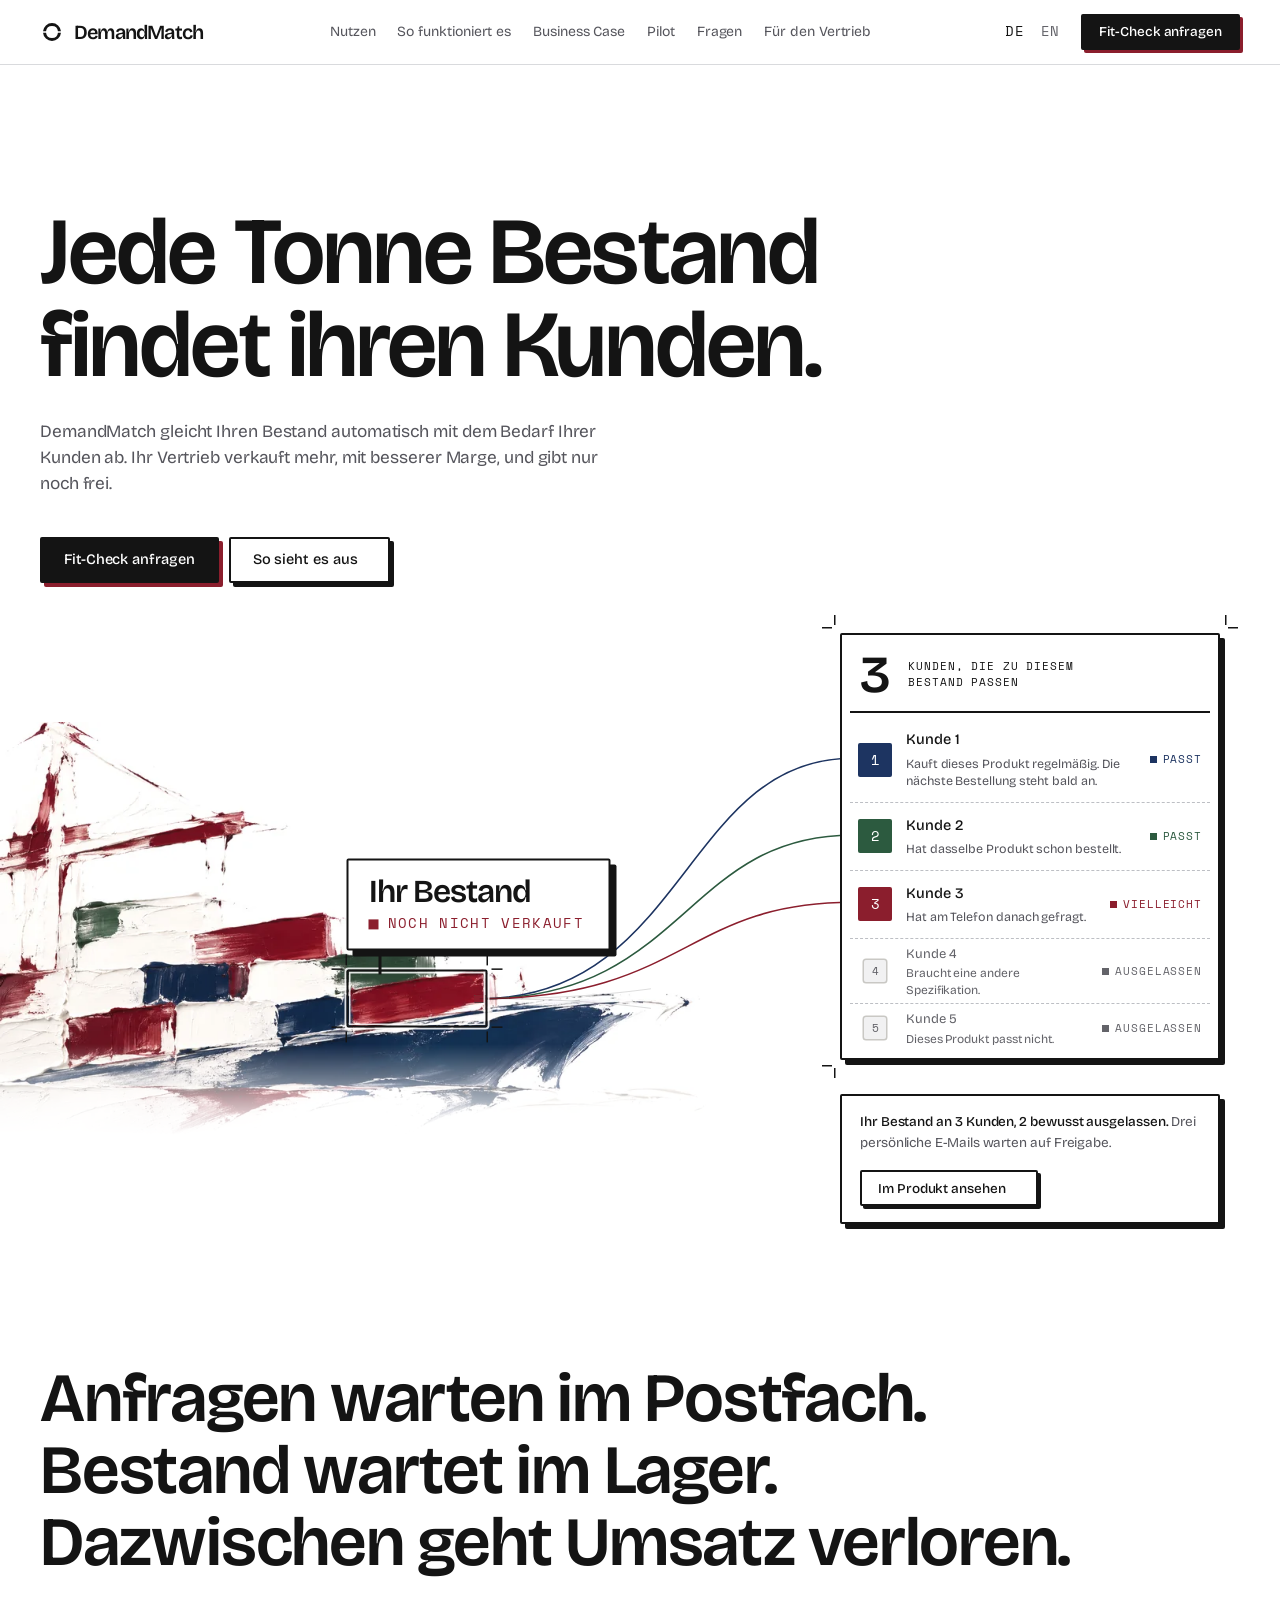
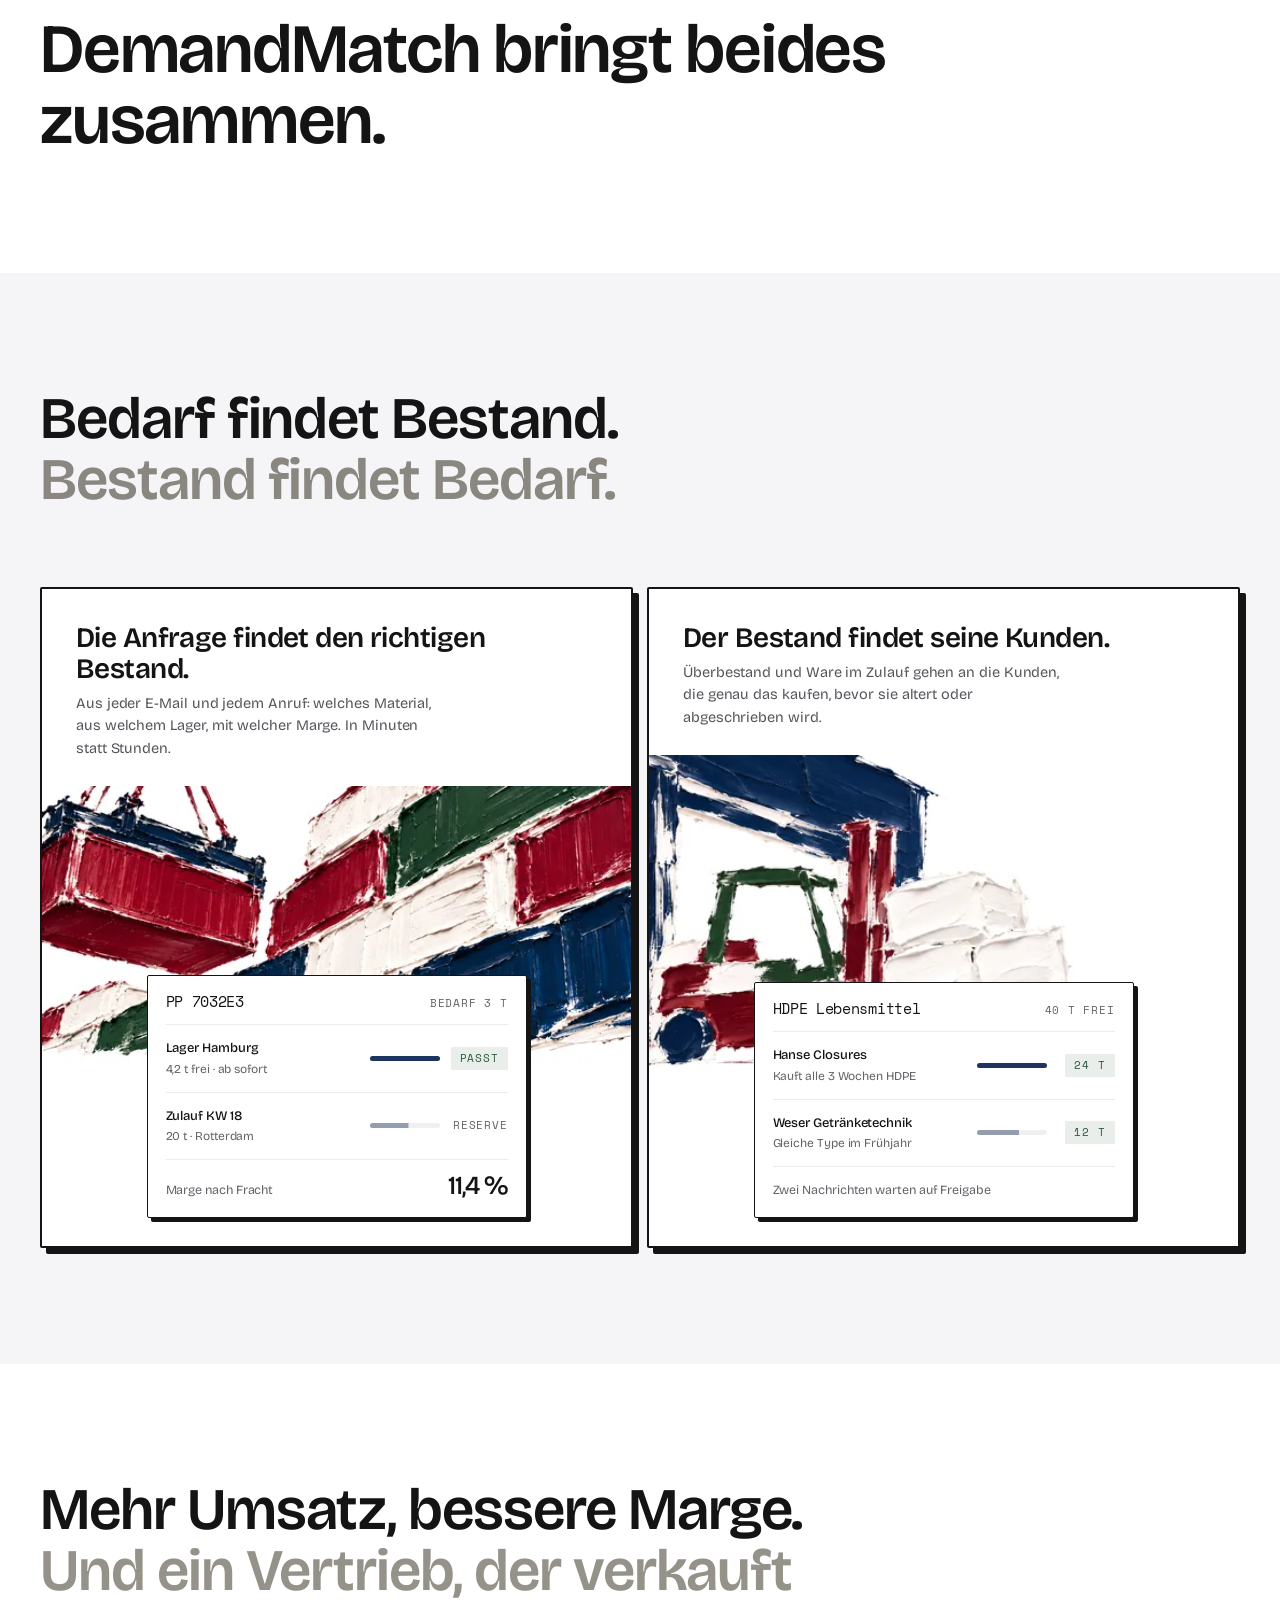
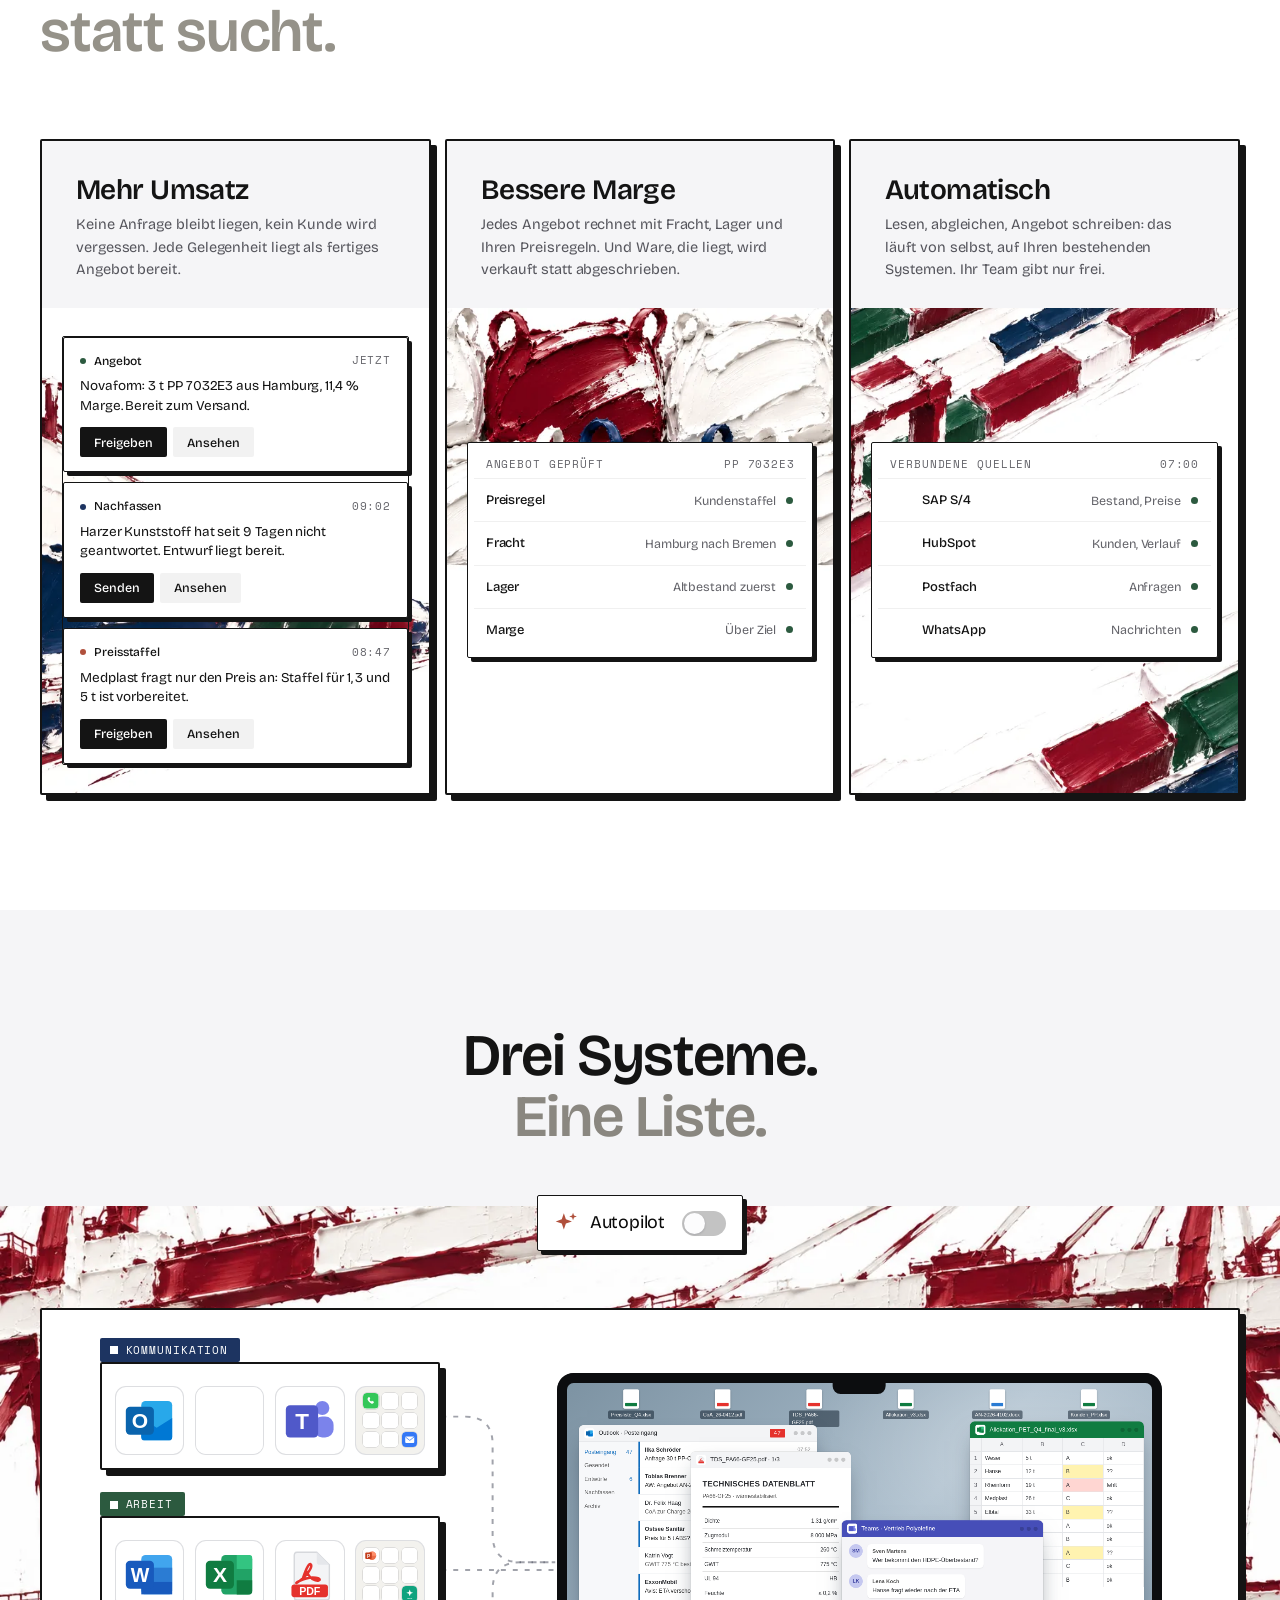
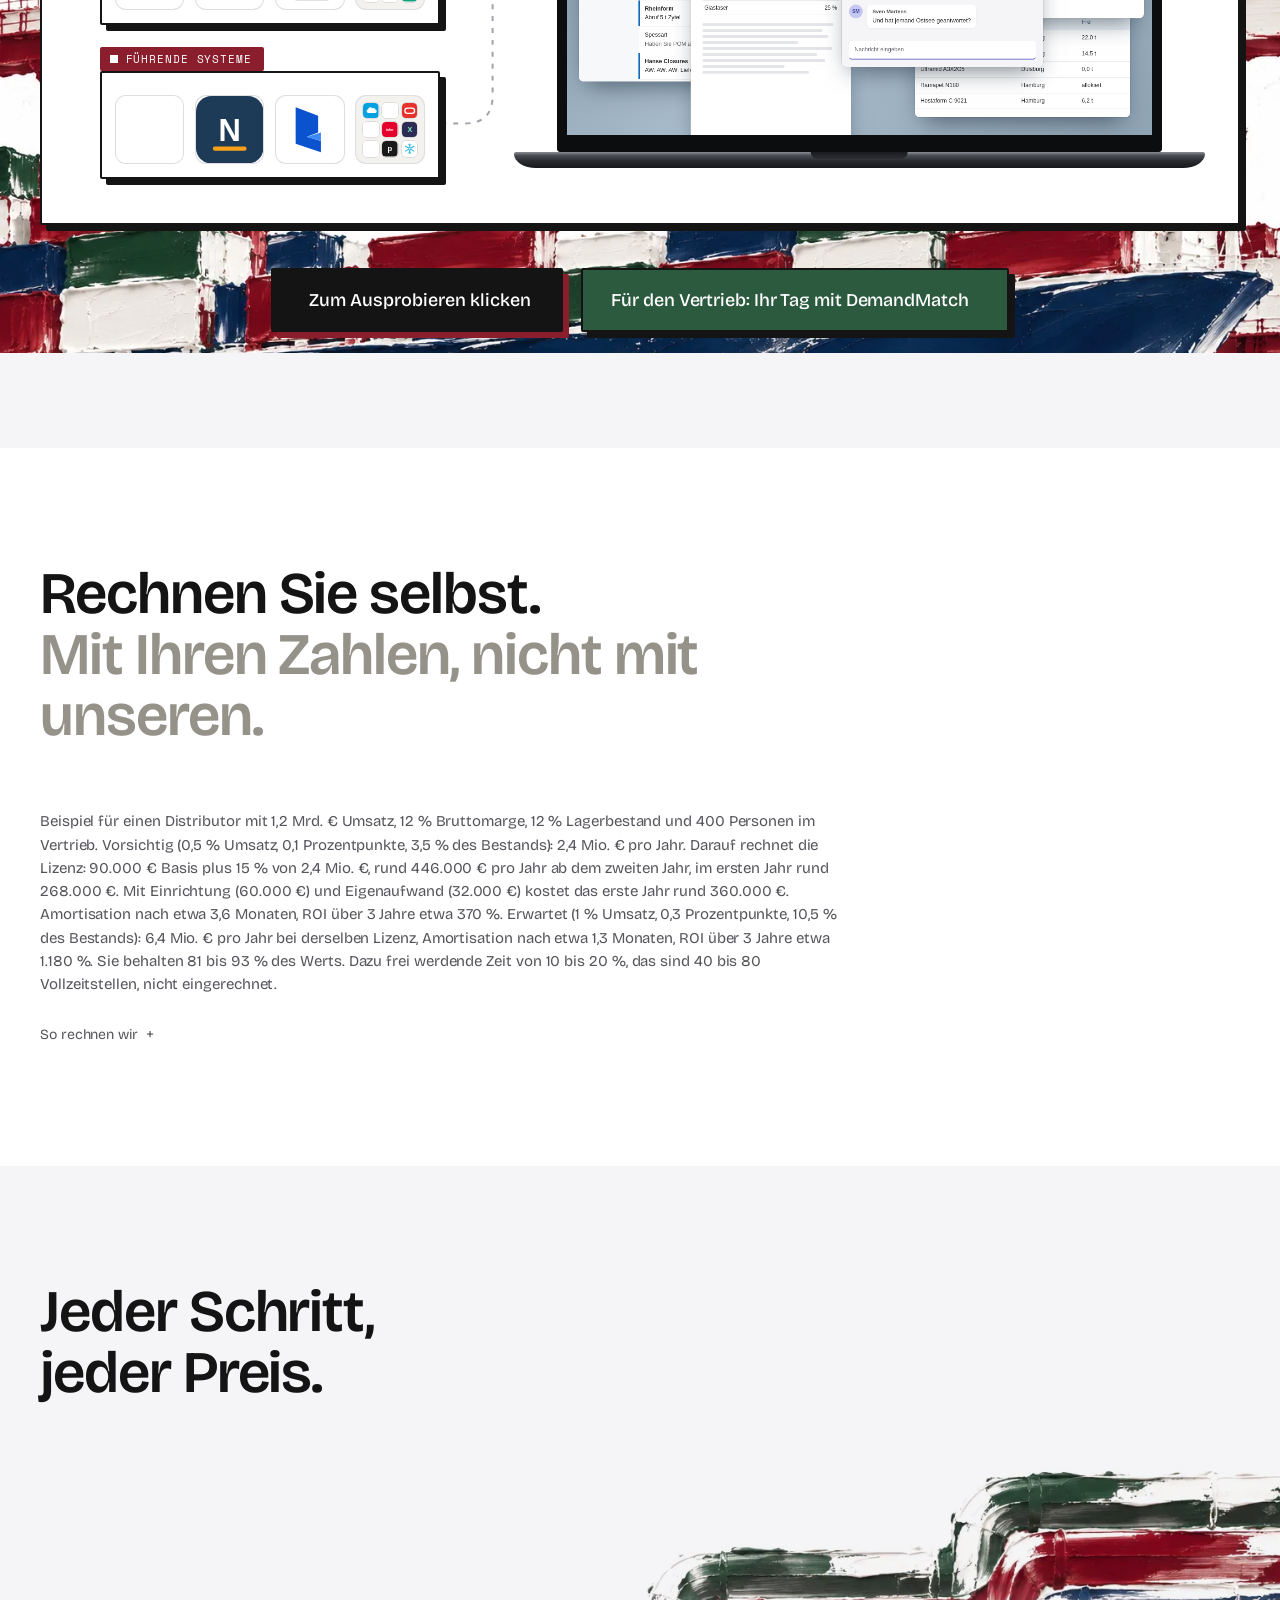
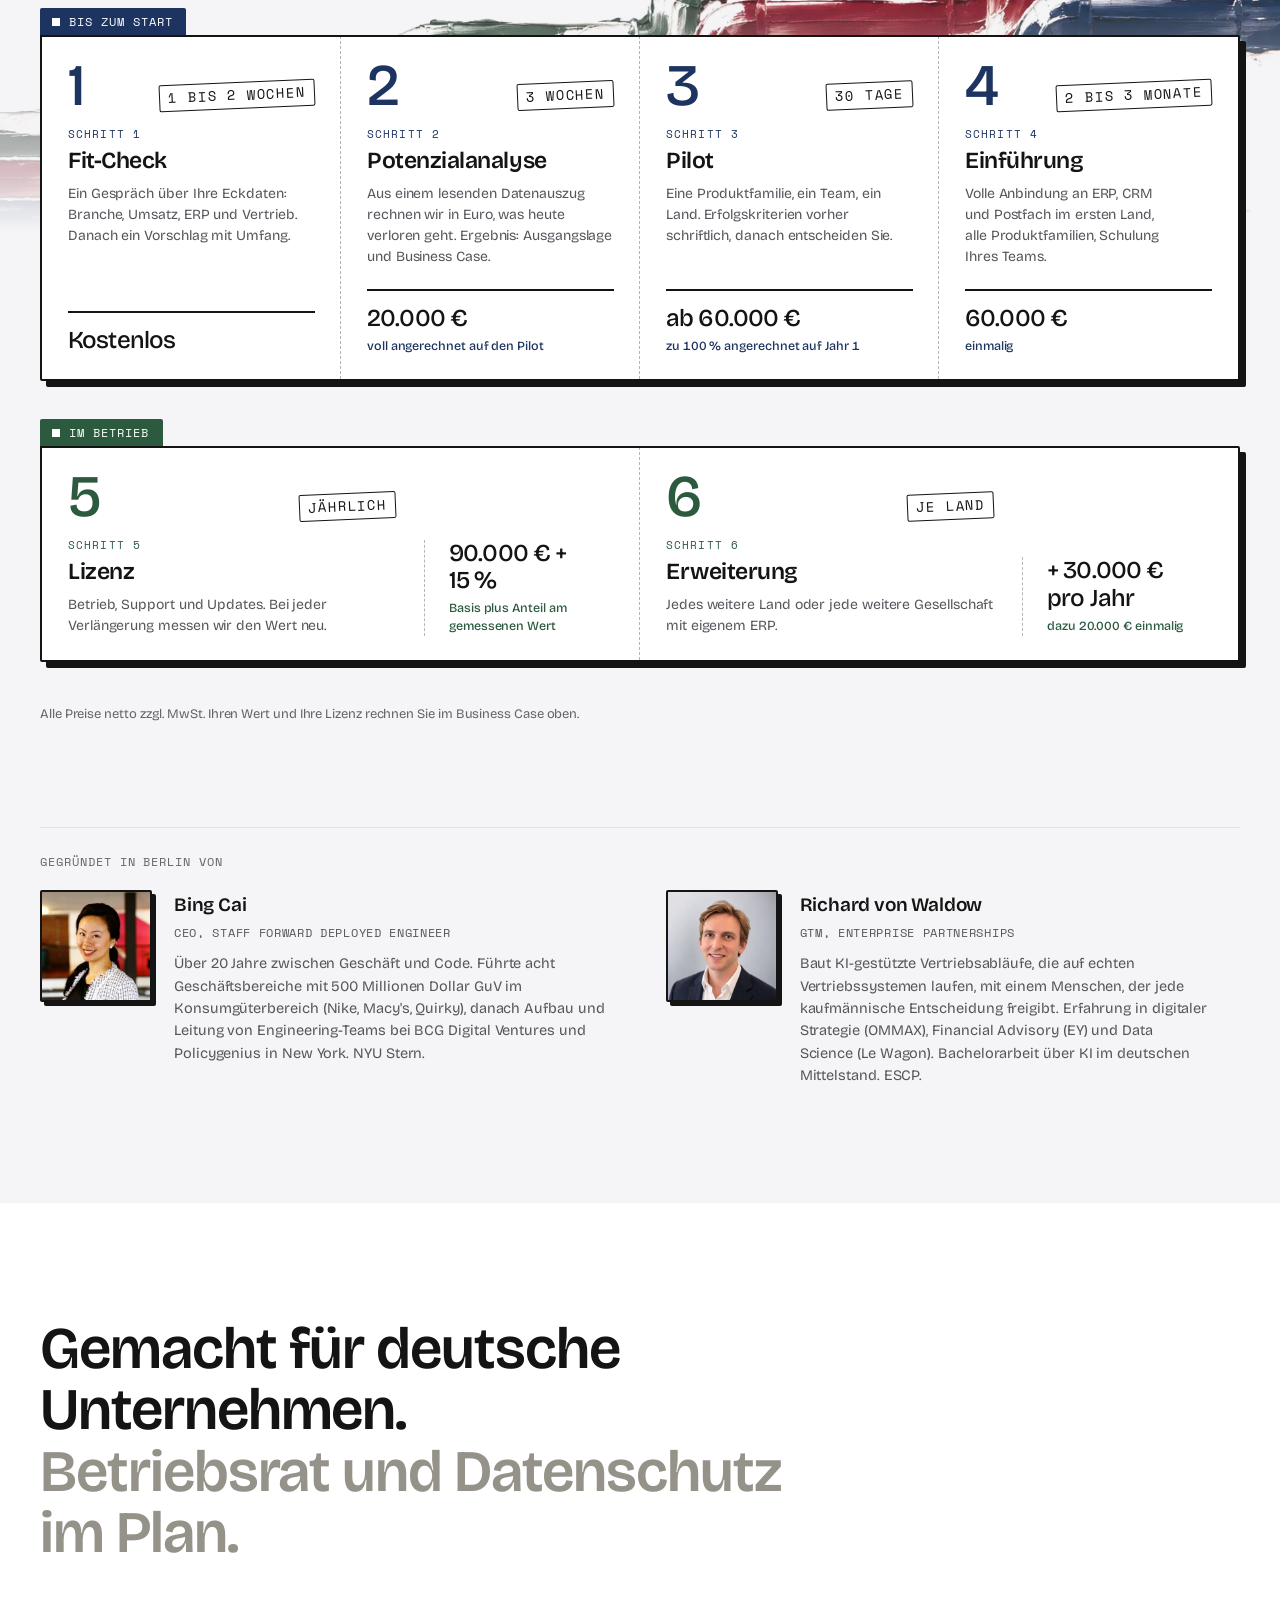
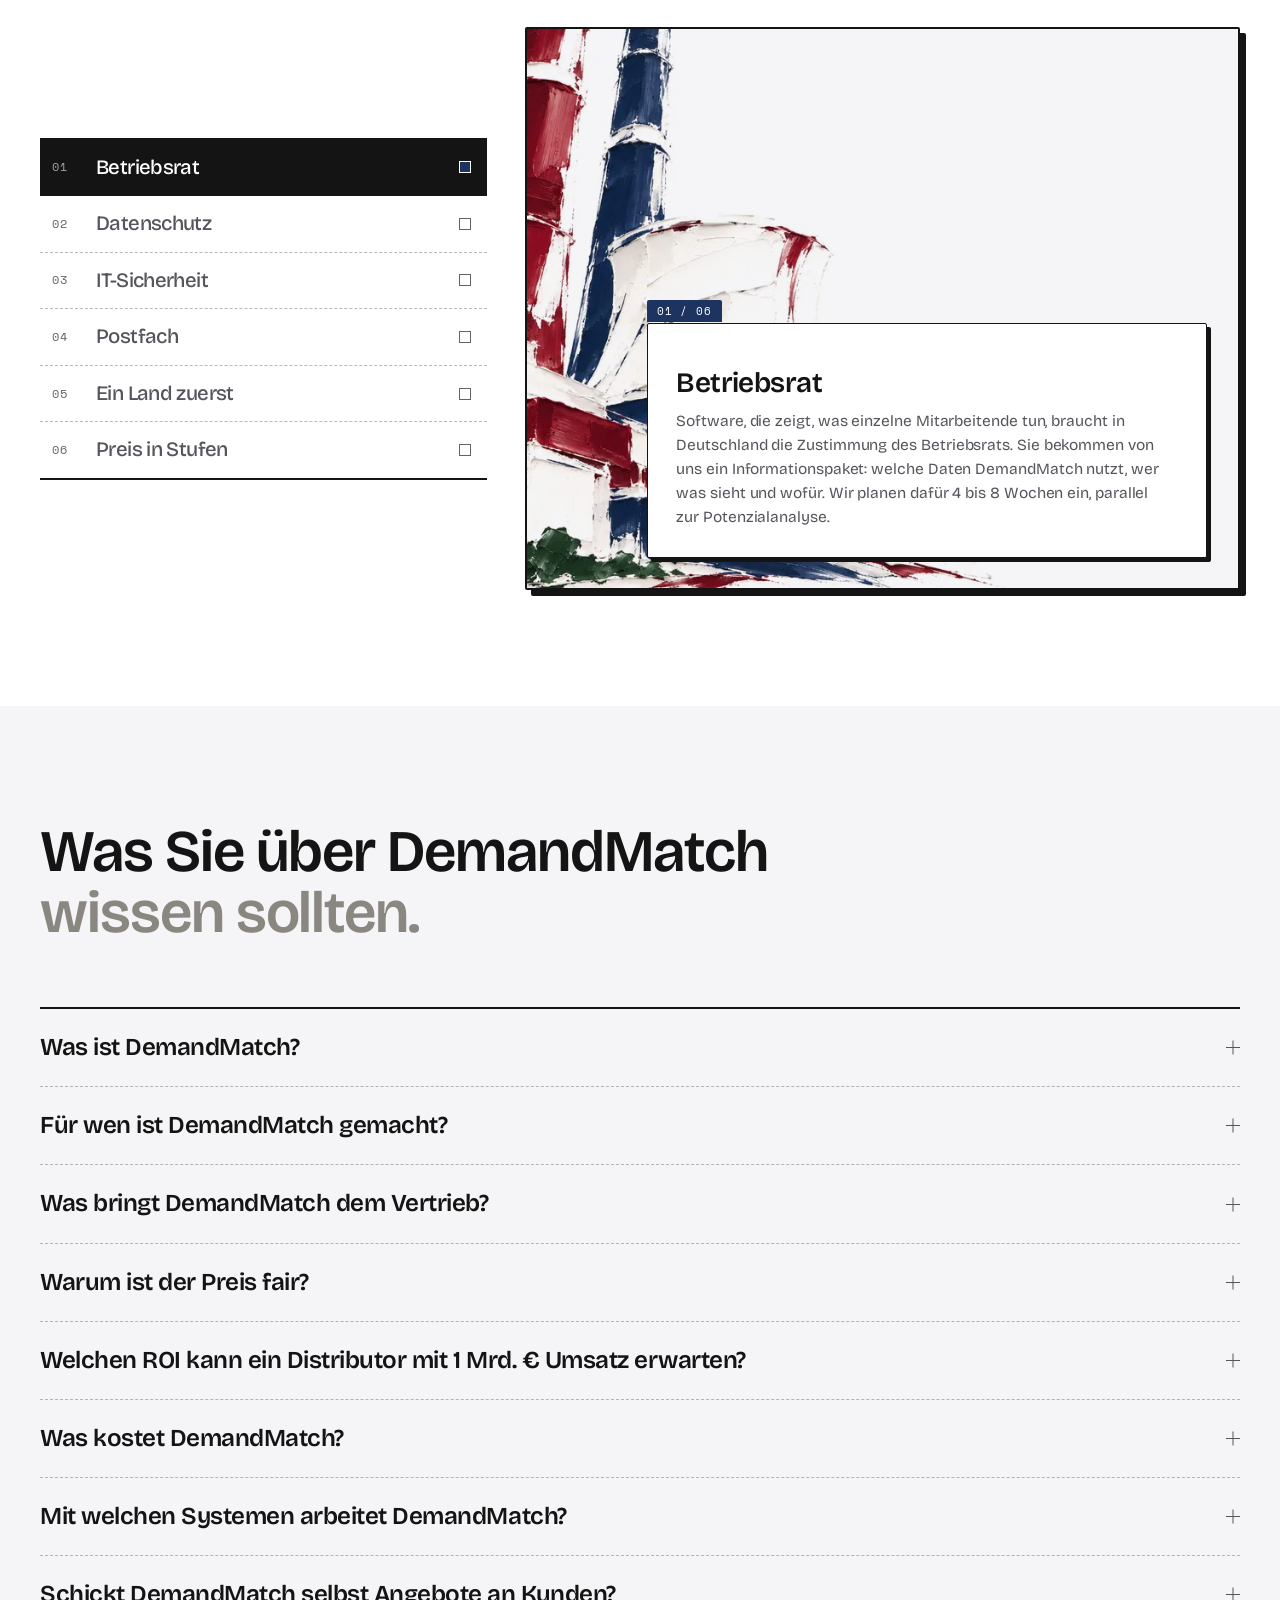
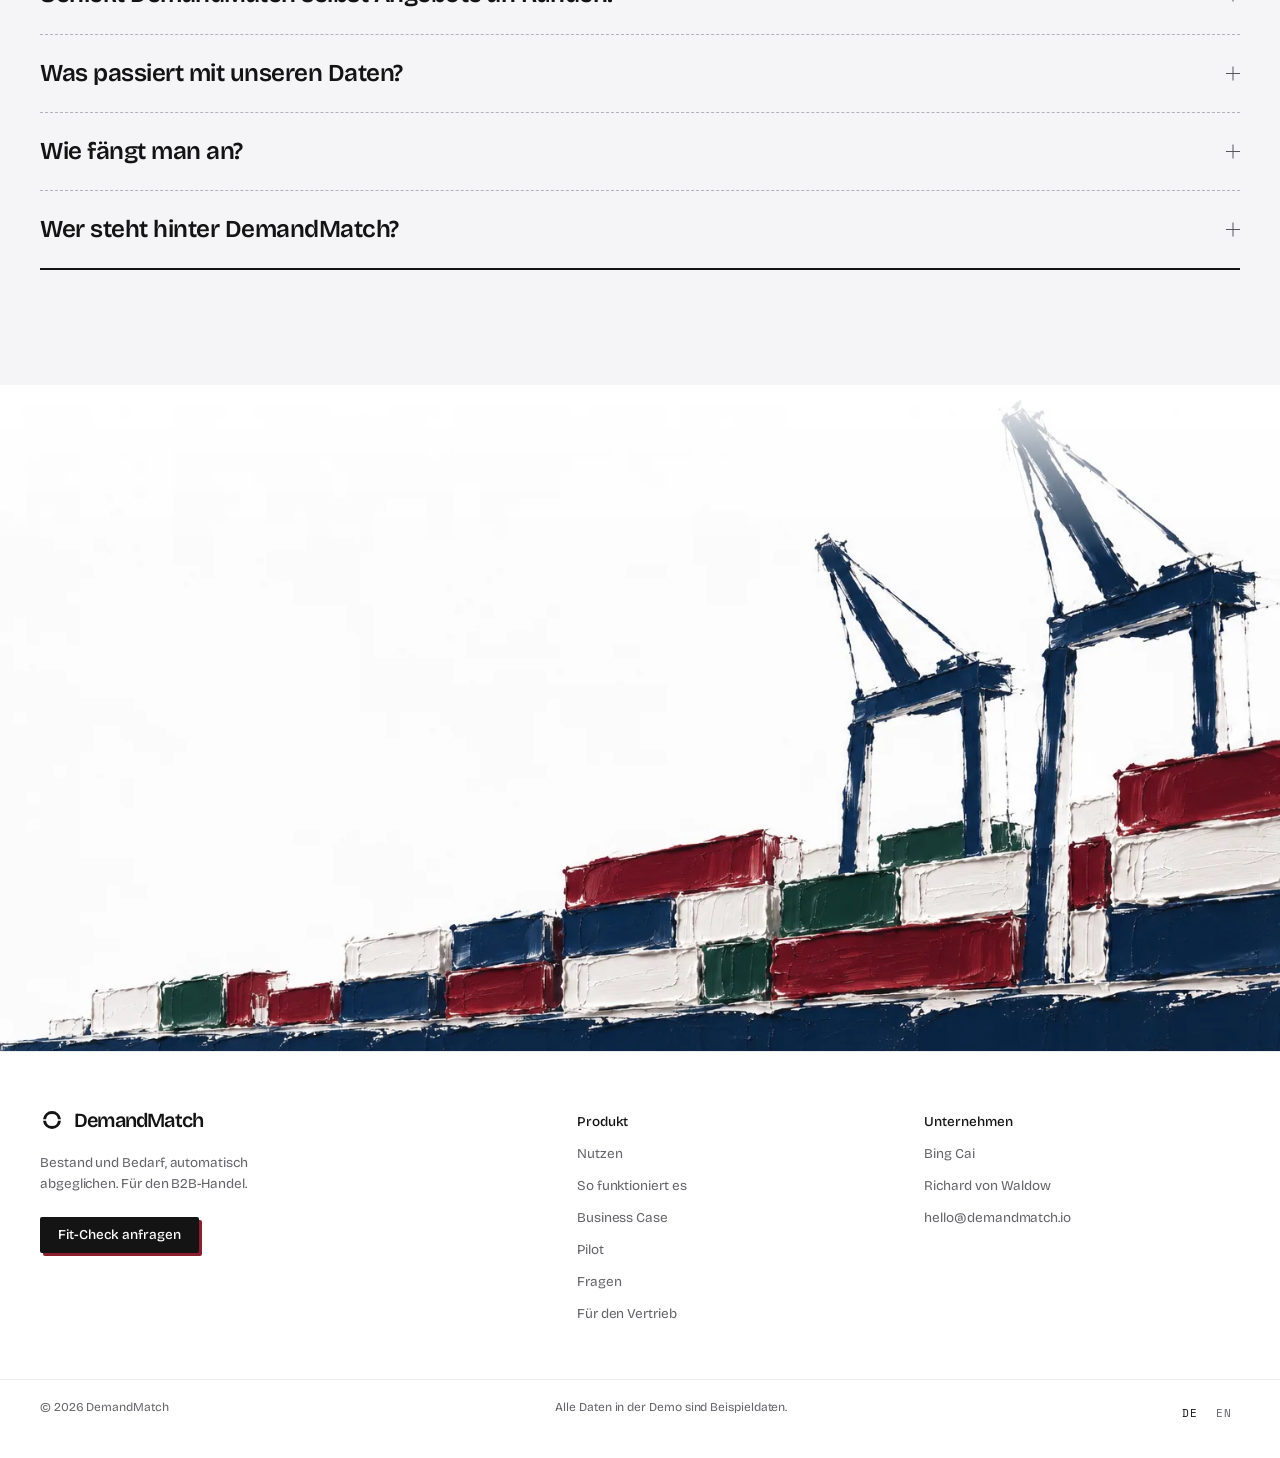
==== index.html @ f8e8c4b4 ""Try the product" after a deep link starts again on Today" ====
<!doctype html>
<html lang="de" data-type="signal" data-de="./" data-en="en/">
<head>
<meta charset="utf-8">
<meta name="viewport" content="width=device-width, initial-scale=1">
<script>/* language: the visitor's own choice (DE/EN buttons, or a ?lang= link for this visit; site.js) wins; otherwise the browser's: German if German comes before English in its list, English for every other language. Never for crawlers, link previews or ?lang= links. */(function(){try{var h=document.documentElement,ua=navigator.userAgent||'';if(navigator.webdriver||/bot|crawl|spider|slurp|preview|facebookexternalhit|lighthouse|headless/i.test(ua)||/[?&]lang=/.test(location.search))return;var w=null;try{w=sessionStorage.getItem('dm-lang')||localStorage.getItem('dm-lang')}catch(e){}if(w!=='de'&&w!=='en'){w='en';var l=navigator.languages&&navigator.languages.length?navigator.languages:[navigator.language||''];for(var i=0;i<l.length;i++){var c=String(l[i]).toLowerCase();if(c.slice(0,2)==='de'){w='de';break}if(c.slice(0,2)==='en')break}}if(w!==h.lang&&h.dataset[w])location.replace(h.dataset[w]+location.hash)}catch(e){}})();</script>
<meta name="theme-color" content="#ffffff">
<meta name="color-scheme" content="light">
<title>DemandMatch · Ihr Bestand findet seine Kunden</title>
<meta name="description" content="DemandMatch gleicht Ihren Bestand automatisch mit dem Bedarf Ihrer Kunden ab. Software für Distributoren von Chemie, Kunststoffen und Industriebedarf ab 1 Mrd. € Umsatz: mehr Umsatz, bessere Marge, Ihr Vertrieb gibt nur noch frei.">
<meta name="robots" content="index, follow, max-snippet:-1, max-image-preview:large">
<link rel="canonical" href="https://demandmatch.io/">
<link rel="alternate" hreflang="de" href="https://demandmatch.io/">
<link rel="alternate" hreflang="en" href="https://demandmatch.io/en/">
<link rel="alternate" hreflang="x-default" href="https://demandmatch.io/">
<link rel="alternate" type="text/markdown" href="https://demandmatch.io/index.md" title="DemandMatch · Ihr Bestand findet seine Kunden (Markdown)">
<link rel="help" type="text/plain" href="https://demandmatch.io/llms.txt" title="llms.txt">
<meta property="og:type" content="website">
<meta property="og:site_name" content="DemandMatch">
<meta property="og:url" content="https://demandmatch.io/">
<meta property="og:locale" content="de_DE">
<meta property="og:locale:alternate" content="en_US">
<meta property="og:title" content="DemandMatch · Ihr Bestand findet seine Kunden">
<meta property="og:description" content="DemandMatch gleicht Ihren Bestand automatisch mit dem Bedarf Ihrer Kunden ab. Software für Distributoren von Chemie, Kunststoffen und Industriebedarf ab 1 Mrd. € Umsatz: mehr Umsatz, bessere Marge, Ihr Vertrieb gibt nur noch frei.">
<meta property="og:image" content="https://demandmatch.io/assets/art/unloading.jpg">
<meta name="twitter:card" content="summary_large_image">
<link rel="icon" href="assets/logo/favicon.svg" type="image/svg+xml">
<link rel="preconnect" href="https://fonts.googleapis.com">
<link rel="preconnect" href="https://fonts.gstatic.com" crossorigin>
<script>(function(){var F={werk:'Archivo:wdth,wght@100..125,400..600&family=IBM+Plex+Mono:wght@400;500',atelier:'Instrument+Serif&family=Instrument+Sans:wdth,wght@100,400..600&family=DM+Mono:wght@400;500',signal:'Bricolage+Grotesque:opsz,wght@12..96,400..600&family=Space+Mono:wght@400;700'};var t='signal';try{var q=new URLSearchParams(location.search).get('type');if(q&&F[q]){t=q;sessionStorage.setItem('dm-type',q)}else{var s=sessionStorage.getItem('dm-type');if(s&&F[s])t=s}}catch(e){}document.documentElement.dataset.type=t;document.write('<link rel="stylesheet" href="https://fonts.googleapis.com/css2?family='+F[t]+'&display=swap">')})();</script>
<noscript><link rel="stylesheet" href="https://fonts.googleapis.com/css2?family=Bricolage+Grotesque:opsz,wght@12..96,400..600&family=Space+Mono:wght@400;700&display=swap"></noscript>
<link rel="preload" href="assets/fonts/Geist-var.woff2" as="font" type="font/woff2" crossorigin>
<link rel="preload" as="image" href="assets/art/unloading-1536.webp" imagesrcset="assets/art/unloading-640.webp 640w, assets/art/unloading-1024.webp 1024w, assets/art/unloading-1536.webp 1536w" imagesizes="100vw" fetchpriority="high">
<script type="application/ld+json">
{
 "@context": "https://schema.org",
 "@graph": [
  {
   "@type": "Organization",
   "@id": "https://demandmatch.io/#org",
   "name": "DemandMatch",
   "url": "https://demandmatch.io/",
   "logo": "https://demandmatch.io/assets/logo/logo-512.png",
   "image": "https://demandmatch.io/assets/art/unloading.jpg",
   "email": "hello@demandmatch.io",
   "description": "DemandMatch gleicht Ihren Bestand automatisch mit dem Bedarf Ihrer Kunden ab. Software für Distributoren von Chemie, Kunststoffen und Industriebedarf ab 1 Mrd. € Umsatz: mehr Umsatz, bessere Marge, Ihr Vertrieb gibt nur noch frei.",
   "slogan": "Jede Tonne Bestand findet ihren Kunden.",
   "foundingLocation": {
    "@type": "Place",
    "name": "Berlin, Germany"
   },
   "founder": [
    {
     "@id": "https://demandmatch.io/#bing"
    },
    {
     "@id": "https://demandmatch.io/#richard"
    }
   ],
   "knowsAbout": [
    "Vertriebsautomatisierung",
    "B2B-Handel",
    "Distribution von Chemie und Kunststoffen",
    "Bestandsabgleich",
    "Angebotserstellung",
    "Überbestand abbauen"
   ]
  },
  {
   "@type": "Person",
   "@id": "https://demandmatch.io/#bing",
   "name": "Bing Cai",
   "jobTitle": "CEO, Staff Forward Deployed Engineer",
   "sameAs": [
    "https://www.linkedin.com/in/bingcai/"
   ],
   "worksFor": {
    "@id": "https://demandmatch.io/#org"
   }
  },
  {
   "@type": "Person",
   "@id": "https://demandmatch.io/#richard",
   "name": "Richard von Waldow",
   "jobTitle": "GTM, Enterprise Partnerships",
   "sameAs": [
    "https://www.linkedin.com/in/richard-von-waldow/"
   ],
   "worksFor": {
    "@id": "https://demandmatch.io/#org"
   }
  },
  {
   "@type": "WebSite",
   "@id": "https://demandmatch.io/#website",
   "url": "https://demandmatch.io/",
   "name": "DemandMatch",
   "inLanguage": [
    "de",
    "en"
   ],
   "publisher": {
    "@id": "https://demandmatch.io/#org"
   }
  },
  {
   "@type": "WebPage",
   "@id": "https://demandmatch.io/#webpage",
   "url": "https://demandmatch.io/",
   "name": "DemandMatch · Ihr Bestand findet seine Kunden",
   "description": "DemandMatch gleicht Ihren Bestand automatisch mit dem Bedarf Ihrer Kunden ab. Software für Distributoren von Chemie, Kunststoffen und Industriebedarf ab 1 Mrd. € Umsatz: mehr Umsatz, bessere Marge, Ihr Vertrieb gibt nur noch frei.",
   "inLanguage": "de",
   "isPartOf": {
    "@id": "https://demandmatch.io/#website"
   },
   "about": {
    "@id": "https://demandmatch.io/#product"
   },
   "mainEntity": {
    "@id": "https://demandmatch.io/#product"
   },
   "primaryImageOfPage": "https://demandmatch.io/assets/art/unloading.jpg",
   "dateModified": "2026-11-28"
  },
  {
   "@type": "SoftwareApplication",
   "@id": "https://demandmatch.io/#product",
   "name": "DemandMatch",
   "url": "https://demandmatch.io/",
   "applicationCategory": "BusinessApplication",
   "applicationSubCategory": "Vertriebsautomatisierung, Abgleich von Bestand und Kundenbedarf",
   "operatingSystem": "Web",
   "description": "DemandMatch gleicht Ihren Bestand automatisch mit dem Bedarf Ihrer Kunden ab. Ihr Vertrieb verkauft mehr, mit besserer Marge, und gibt nur noch frei.",
   "slogan": "Jede Tonne Bestand findet ihren Kunden.",
   "audience": {
    "@type": "BusinessAudience",
    "audienceType": "Für Chemie-, Kunststoff- und Industriedistributoren ab 1 Mrd. € Umsatz"
   },
   "featureList": [
    "Die Anfrage findet den richtigen Bestand.",
    "Der Bestand findet seine Kunden.",
    "Mehr Umsatz: Keine Anfrage bleibt liegen, kein Kunde wird vergessen. Jede Gelegenheit liegt als fertiges Angebot bereit.",
    "Bessere Marge: Jedes Angebot rechnet mit Fracht, Lager und Ihren Preisregeln. Und Ware, die liegt, wird verkauft statt abgeschrieben.",
    "Automatisch: Lesen, abgleichen, Angebot schreiben: das läuft von selbst, auf Ihren bestehenden Systemen. Ihr Team gibt nur frei.",
    "Nur lesend: DemandMatch liest aus ERP, CRM und Postfach und ändert dort nichts.",
    "Ein Mensch gibt frei: Kein Angebot und keine E-Mail geht raus, bevor Ihr Vertrieb es gesehen hat."
   ],
   "softwareRequirements": "Liest aus: SAP, Oracle, Odoo, DATEV, HubSpot, Gmail, Outlook, WhatsApp, Slack",
   "provider": {
    "@id": "https://demandmatch.io/#org"
   },
   "creator": {
    "@id": "https://demandmatch.io/#org"
   },
   "offers": [
    {
     "@type": "Offer",
     "priceCurrency": "EUR",
     "seller": {
      "@id": "https://demandmatch.io/#org"
     },
     "url": "https://demandmatch.io/#faq",
     "name": "DemandMatch Fit-Check",
     "description": "30 Minuten. Ein Gespräch, nachdem Sie uns ein paar Eckdaten geschickt haben: Branche, Umsatz, ERP und Größe des Vertriebs. Wir arbeiten mit Unternehmen ab 1 Mrd. € Jahresumsatz, so sprechen wir nur, wo es passt.",
     "price": 0,
     "priceSpecification": {
      "@type": "UnitPriceSpecification",
      "priceCurrency": "EUR",
      "valueAddedTaxIncluded": false,
      "price": 0
     }
    },
    {
     "@type": "Offer",
     "priceCurrency": "EUR",
     "seller": {
      "@id": "https://demandmatch.io/#org"
     },
     "url": "https://demandmatch.io/#faq",
     "name": "DemandMatch Potenzialanalyse",
     "description": "3 Wochen. Auf den Daten eines Bereichs: wie viel Umsatz heute verloren geht, wie viel Bestand liegt und wie viel Marge offen bleibt, in Euro. Wird voll auf den Pilot angerechnet.",
     "price": 20000,
     "priceSpecification": {
      "@type": "UnitPriceSpecification",
      "priceCurrency": "EUR",
      "valueAddedTaxIncluded": false,
      "price": 20000
     }
    },
    {
     "@type": "Offer",
     "priceCurrency": "EUR",
     "seller": {
      "@id": "https://demandmatch.io/#org"
     },
     "url": "https://demandmatch.io/#faq",
     "name": "DemandMatch Pilot",
     "description": "30 Tage. Eine Produktfamilie, ein Team, Erfolgskriterien vorher schriftlich. Der Preis hängt vom Umfang ab. Wird zu 100 % auf das erste Jahr angerechnet, wenn Sie innerhalb von 30 Tagen nach der Auswertung unterschreiben.",
     "price": 60000,
     "priceSpecification": {
      "@type": "UnitPriceSpecification",
      "priceCurrency": "EUR",
      "valueAddedTaxIncluded": false,
      "minPrice": 60000
     }
    },
    {
     "@type": "Offer",
     "priceCurrency": "EUR",
     "seller": {
      "@id": "https://demandmatch.io/#org"
     },
     "url": "https://demandmatch.io/#faq",
     "name": "DemandMatch Lizenz",
     "description": "Ab Jahr 1. Jährlich: eine Basis plus 15 % des Werts, den Potenzialanalyse und Pilot gemessen haben, höchstens ein Drittel dieses Werts. Basis + 15 % des Werts, den wir gemeinsam messen. Höchstens ein Drittel davon. Einrichtung einmalig 60.000 € / 66.000 $, 20.000 € / 22.000 $ für jede weitere Gesellschaft. In jeder Lizenz: Abgleich in beide Richtungen, Angebote mit Marge, Fracht und Ihren Preisregeln, lesende Anbindung an ERP, CRM und Postfach, und nichts geht raus ohne Freigabe Ihres Teams.",
     "priceSpecification": [
      {
       "@type": "UnitPriceSpecification",
       "priceCurrency": "EUR",
       "valueAddedTaxIncluded": false,
       "name": "Basis pro Jahr (30.000 € je weitere Gesellschaft)",
       "unitText": "YEAR",
       "billingDuration": "P1Y",
       "minPrice": 90000
      },
      {
       "@type": "PriceSpecification",
       "name": "Einrichtung einmalig 60.000 € / 66.000 $, 20.000 € / 22.000 $ für jede weitere Gesellschaft.",
       "price": 60000,
       "priceCurrency": "EUR",
       "valueAddedTaxIncluded": false
      }
     ]
    },
    {
     "@type": "Offer",
     "priceCurrency": "USD",
     "seller": {
      "@id": "https://demandmatch.io/#org"
     },
     "url": "https://demandmatch.io/#faq",
     "eligibleRegion": {
      "@type": "Country",
      "name": "US"
     },
     "name": "DemandMatch Fit-Check",
     "description": "30 Minuten. Ein Gespräch, nachdem Sie uns ein paar Eckdaten geschickt haben: Branche, Umsatz, ERP und Größe des Vertriebs. Wir arbeiten mit Unternehmen ab 1 Mrd. € Jahresumsatz, so sprechen wir nur, wo es passt.",
     "price": 0,
     "priceSpecification": {
      "@type": "UnitPriceSpecification",
      "priceCurrency": "USD",
      "valueAddedTaxIncluded": false,
      "price": 0
     }
    },
    {
     "@type": "Offer",
     "priceCurrency": "USD",
     "seller": {
      "@id": "https://demandmatch.io/#org"
     },
     "url": "https://demandmatch.io/#faq",
     "eligibleRegion": {
      "@type": "Country",
      "name": "US"
     },
     "name": "DemandMatch Potenzialanalyse",
     "description": "3 Wochen. Auf den Daten eines Bereichs: wie viel Umsatz heute verloren geht, wie viel Bestand liegt und wie viel Marge offen bleibt, in Euro. Wird voll auf den Pilot angerechnet.",
     "price": 22000,
     "priceSpecification": {
      "@type": "UnitPriceSpecification",
      "priceCurrency": "USD",
      "valueAddedTaxIncluded": false,
      "price": 22000
     }
    },
    {
     "@type": "Offer",
     "priceCurrency": "USD",
     "seller": {
      "@id": "https://demandmatch.io/#org"
     },
     "url": "https://demandmatch.io/#faq",
     "eligibleRegion": {
      "@type": "Country",
      "name": "US"
     },
     "name": "DemandMatch Pilot",
     "description": "30 Tage. Eine Produktfamilie, ein Team, Erfolgskriterien vorher schriftlich. Der Preis hängt vom Umfang ab. Wird zu 100 % auf das erste Jahr angerechnet, wenn Sie innerhalb von 30 Tagen nach der Auswertung unterschreiben.",
     "price": 66000,
     "priceSpecification": {
      "@type": "UnitPriceSpecification",
      "priceCurrency": "USD",
      "valueAddedTaxIncluded": false,
      "minPrice": 66000
     }
    },
    {
     "@type": "Offer",
     "priceCurrency": "USD",
     "seller": {
      "@id": "https://demandmatch.io/#org"
     },
     "url": "https://demandmatch.io/#faq",
     "eligibleRegion": {
      "@type": "Country",
      "name": "US"
     },
     "name": "DemandMatch Lizenz",
     "description": "Ab Jahr 1. Jährlich: eine Basis plus 15 % des Werts, den Potenzialanalyse und Pilot gemessen haben, höchstens ein Drittel dieses Werts. Basis + 15 % des Werts, den wir gemeinsam messen. Höchstens ein Drittel davon. Einrichtung einmalig 60.000 € / 66.000 $, 20.000 € / 22.000 $ für jede weitere Gesellschaft. In jeder Lizenz: Abgleich in beide Richtungen, Angebote mit Marge, Fracht und Ihren Preisregeln, lesende Anbindung an ERP, CRM und Postfach, und nichts geht raus ohne Freigabe Ihres Teams.",
     "priceSpecification": [
      {
       "@type": "UnitPriceSpecification",
       "priceCurrency": "USD",
       "valueAddedTaxIncluded": false,
       "name": "Basis pro Jahr (33.000 $ je weitere Gesellschaft)",
       "unitText": "YEAR",
       "billingDuration": "P1Y",
       "minPrice": 99000
      },
      {
       "@type": "PriceSpecification",
       "name": "Einrichtung einmalig 60.000 € / 66.000 $, 20.000 € / 22.000 $ für jede weitere Gesellschaft.",
       "price": 66000,
       "priceCurrency": "USD",
       "valueAddedTaxIncluded": false
      }
     ]
    }
   ]
  },
  {
   "@type": "FAQPage",
   "@id": "https://demandmatch.io/#faq",
   "url": "https://demandmatch.io/#faq",
   "inLanguage": "de",
   "isPartOf": {
    "@id": "https://demandmatch.io/#webpage"
   },
   "mainEntity": [
    {
     "@type": "Question",
     "name": "Was ist DemandMatch?",
     "acceptedAnswer": {
      "@type": "Answer",
      "text": "DemandMatch ist Software für den B2B-Handel. Sie gleicht Ihren Bestand automatisch mit dem Bedarf Ihrer Kunden ab: Zu jeder Anfrage aus E-Mail, Telefon oder CRM findet sie das passende Material, das Lager und die Marge und bereitet das Angebot vor. Umgekehrt findet sie für Überbestand und Ware im Zulauf die Kunden, die genau das kaufen. Ihr Vertrieb prüft und gibt frei."
     }
    },
    {
     "@type": "Question",
     "name": "Für wen ist DemandMatch gemacht?",
     "acceptedAnswer": {
      "@type": "Answer",
      "text": "Für Distributoren und Großhändler von Chemie, Kunststoffen und Industriebedarf mit mindestens 1 Mrd. € Jahresumsatz, vor allem für Vertriebsleitung, Außendienst und Innendienst, die viele Anfragen und viel Bestand zusammenbringen müssen."
     }
    },
    {
     "@type": "Question",
     "name": "Was bringt DemandMatch dem Vertrieb?",
     "acceptedAnswer": {
      "@type": "Answer",
      "text": "Mehr Umsatz, weil keine Anfrage liegen bleibt und kein Kunde vergessen wird. Bessere Marge, weil jedes Angebot mit Fracht, Lager und Ihren Preisregeln rechnet und liegende Ware verkauft statt abgeschrieben wird. Und weniger Handarbeit: Lesen, Abgleichen und Angebot schreiben laufen automatisch."
     }
    },
    {
     "@type": "Question",
     "name": "Warum ist der Preis fair?",
     "acceptedAnswer": {
      "@type": "Answer",
      "text": "Weil er dem Wert folgt, den wir gemeinsam messen. Vor dem Pilot halten beide Seiten schriftlich fest, wie es heute läuft und wie wir rechnen. Es zählt nur der vorsichtige Fall, frei werdende Zeit nie. Der Preis steht für ein Jahr fest, im ersten Jahr zählt der halbe Wert, weil der Anlauf Zeit braucht. Bei jeder Verlängerung messen wir neu: steigt der Wert, steigt der Anteil mit, sinkt er, sinkt Ihre Lizenz, nie unter die Basis. Und die Lizenz ist nie höher als ein Drittel des Werts, Sie behalten also immer mindestens das Dreifache."
     }
    },
    {
     "@type": "Question",
     "name": "Welchen ROI kann ein Distributor mit 1 Mrd. € Umsatz erwarten?",
     "acceptedAnswer": {
      "@type": "Answer",
      "text": "Bei 1,2 Mrd. € Umsatz und 12 % Bruttomarge rechnen wir mit 2,4 Mio. € (vorsichtig) bis 6,4 Mio. € (erwartet) pro Jahr aus mehr Umsatz, besserer Marge und früher verkauftem Bestand. Die Lizenz rechnet nur mit dem vorsichtigen Fall: rund 446.000 € pro Jahr ab dem zweiten Jahr. Mit Einrichtung und Eigenaufwand kostet das erste Jahr rund 360.000 € und amortisiert sich nach etwa 1,3 bis 3,6 Monaten. Frei werdende Vertriebszeit kommt dazu. Mit dem Rechner auf dieser Seite lassen sich alle Annahmen anpassen. In den ROI geht nur Geld ein, das wirklich ankommt; frei werdende Zeit zeigen wir daneben und rechnen sie nur, wenn Sie das wollen."
     }
    },
    {
     "@type": "Question",
     "name": "Was kostet DemandMatch?",
     "acceptedAnswer": {
      "@type": "Answer",
      "text": "Der Fit-Check ist kostenlos. Die Potenzialanalyse kostet 20.000 €, der Pilot über 30 Tage ab 60.000 €, je nach Umfang. Jeder bezahlte Schritt wird auf den nächsten angerechnet: die Potenzialanalyse voll auf den Pilot, der Pilot zu 100 % auf das erste Lizenzjahr, wenn Sie innerhalb von 30 Tagen nach der Auswertung unterschreiben. Die Lizenz folgt einer offenen Formel: eine Basis von 90.000 € pro Jahr für die erste Gesellschaft mit ihrem ERP (30.000 € für jede weitere) plus 15 % des Werts pro Jahr, den wir in Potenzialanalyse und Pilot gemeinsam mit Ihren Daten messen, und zwar nur im vorsichtigen Fall. Sie ist nie höher als ein Drittel dieses Werts, Sie behalten also immer mindestens das Dreifache. Dazu einmalig 60.000 € für die Einrichtung (20.000 € je weitere Gesellschaft). Alle Preise netto zzgl. MwSt. In den USA: 22.000 $, ab 66.000 $, Basis 99.000 $ (33.000 $ je weitere Gesellschaft), Einrichtung 66.000 $ (22.000 $), zzgl. Sales Tax."
     }
    },
    {
     "@type": "Question",
     "name": "Mit welchen Systemen arbeitet DemandMatch?",
     "acceptedAnswer": {
      "@type": "Answer",
      "text": "DemandMatch liest aus den Systemen, die Sie schon nutzen: ERP wie SAP, Oracle, Odoo oder DATEV, CRM wie HubSpot, das Postfach (Outlook, Gmail) und Messenger wie WhatsApp oder Slack. Nichts wird ersetzt, es gibt keinen Systemwechsel."
     }
    },
    {
     "@type": "Question",
     "name": "Schickt DemandMatch selbst Angebote an Kunden?",
     "acceptedAnswer": {
      "@type": "Answer",
      "text": "Nein. DemandMatch bereitet vor, ein Mensch entscheidet. Kein Angebot und keine E-Mail geht raus, bevor Ihr Vertrieb es gesehen und freigegeben hat."
     }
    },
    {
     "@type": "Question",
     "name": "Was passiert mit unseren Daten?",
     "acceptedAnswer": {
      "@type": "Answer",
      "text": "Kein Systemwechsel, kein Großprojekt. DemandMatch greift nur lesend auf ERP, CRM und Postfach zu und ändert dort nichts. Ihre Daten bleiben, wo sie sind. Anbindung und Zugriffsrechte legen wir gemeinsam mit Ihrer IT fest."
     }
    },
    {
     "@type": "Question",
     "name": "Wie fängt man an?",
     "acceptedAnswer": {
      "@type": "Answer",
      "text": "Mit einem kostenlosen Fit-Check: Sie schicken uns vorab ein paar Eckdaten (Branche, Umsatz, ERP, Größe des Vertriebsteams), damit wir nur sprechen, wo es passt. Dann eine Potenzialanalyse auf den Daten eines Bereichs und ein Pilot von 30 Tagen auf Ihren echten Daten, für eine Produktfamilie und ein Team, mit vorab schriftlich vereinbarten Erfolgskriterien. Woche 1: lesend verbinden. Woche 2: Ihre echten Anfragen gegen Ihren echten Bestand abgleichen, mit Ihren Regeln zu Marge und Kunden. Woche 3 und 4: Ihr Team arbeitet damit, und wir messen gemeinsam, was es bringt."
     }
    },
    {
     "@type": "Question",
     "name": "Wer steht hinter DemandMatch?",
     "acceptedAnswer": {
      "@type": "Answer",
      "text": "DemandMatch wurde in Berlin von Bing Cai (CEO, Staff Forward Deployed Engineer) und Richard von Waldow (GTM, Enterprise Partnerships) gegründet. Kontakt: hello@demandmatch.io."
     }
    }
   ]
  }
 ]
}
</script>
<link rel="stylesheet" href="assets/css/systems.css?v=4139db91">
<link rel="stylesheet" href="assets/css/roi.css?v=d8d833cb">
<link rel="stylesheet" href="assets/icons/style.css?v=2a36dc2a">
<link rel="stylesheet" href="assets/app/app.css?v=a8d8a2b7">
<link rel="stylesheet" href="assets/app/ae.css?v=27780c25">
<link rel="stylesheet" href="assets/app/gantt.css?v=93a75ad0">
<link rel="stylesheet" href="assets/css/site.css?v=8fb1ecf4">
<link rel="stylesheet" href="assets/css/monet.css?v=843fdf80">
<link rel="stylesheet" href="assets/css/type.css?v=6b0c6624">
<link rel="stylesheet" href="assets/css/mobile.css?v=3ee79860">
<link rel="stylesheet" href="assets/css/rail.css?v=15b54042">
<link rel="stylesheet" href="assets/css/hero.css?v=23153c5e">
<link rel="stylesheet" href="assets/css/freight.css?v=9148a6d7">
</head>
<body>
<a class="skip" href="#main" data-t="skip">Zum Inhalt</a>

<header class="top" id="top">
  <div class="top-in">
    <a class="brand" href="#main" aria-label="DemandMatch">
      <span class="brand-mark" data-logo="mark" aria-hidden="true"></span>
      <span class="brand-word">DemandMatch</span>
    </a>
    <nav class="nav" aria-label="Seiten">
      <a href="#value" data-t="nav_value">Nutzen</a>
      <a href="#systems" data-t="nav_how">So funktioniert es</a>
      <a href="#roi" data-t="nav_roi">Business Case</a>
      <a href="#pilot" data-t="nav_pilot">Pilot</a>
      <a href="#faq" data-t="nav_faq">Fragen</a>
      <a href="vertrieb/" data-t="s_nav">Für den Vertrieb</a>
    </nav>
    <div class="top-r">
      <div class="lang" role="group" aria-label="Sprache / Language"><button type="button" data-lang="de" aria-pressed="true">DE</button><button type="button" data-lang="en" aria-pressed="false">EN</button></div>
      <a href="mailto:hello@demandmatch.io?subject=DemandMatch%3A%20Fit-Check" class="btn btn-ink btn-sm top-cta" data-mail><span data-t="cta">Fit-Check anfragen</span></a>
      <button class="menu-b" type="button" aria-expanded="false" aria-controls="menu" data-menu-b data-ta="menu_open" aria-label="Menü öffnen"><span class="menu-ic" aria-hidden="true"><i></i><i></i></span></button>
    </div>
  </div>
  <!-- the phone menu (mobile.css, site.js): the page's sections, the language and the two actions -->
  <div class="menu" id="menu" data-menu hidden>
    <nav class="menu-l" data-ta="menu_label" aria-label="Menü">
      <a href="#value"><span data-t="nav_value">Nutzen</span><i class="ph-light ph-arrow-right" aria-hidden="true"></i></a>
      <a href="#systems"><span data-t="nav_how">So funktioniert es</span><i class="ph-light ph-arrow-right" aria-hidden="true"></i></a>
      <a href="#roi"><span data-t="nav_roi">Business Case</span><i class="ph-light ph-arrow-right" aria-hidden="true"></i></a>
      <a href="#pilot"><span data-t="nav_pilot">Pilot</span><i class="ph-light ph-arrow-right" aria-hidden="true"></i></a>
      <a href="#faq"><span data-t="nav_faq">Fragen</span><i class="ph-light ph-arrow-right" aria-hidden="true"></i></a>
      <a href="vertrieb/"><span data-t="s_nav">Für den Vertrieb</span><i class="ph-light ph-arrow-up-right" aria-hidden="true"></i></a>
    </nav>
    <div class="menu-f">
      <div class="lang" role="group" aria-label="Sprache / Language"><button type="button" data-lang="de" aria-pressed="true">DE</button><button type="button" data-lang="en" aria-pressed="false">EN</button></div>
      <div class="menu-act">
        <a href="mailto:hello@demandmatch.io?subject=DemandMatch%3A%20Fit-Check" class="btn btn-ink" data-mail><span data-t="cta">Fit-Check anfragen</span></a>
        <button class="btn btn-soft" type="button" data-open-app><span data-t="cta_try">Produkt ausprobieren</span><span class="btn-ic" aria-hidden="true"><i class="ph-light ph-cursor-click"></i></span></button>
      </div>
    </div>
  </div>
</header>

<main id="main">

  <!-- HERO: the value in one line, who it is for, and the matching itself as the picture: one lot of stock finding its customers (surplus.js) -->
  <div class="hero-gallery sail">
  <!-- the painting, full-bleed behind the headline and the board, dissolving into the paper above and below -->
  <div class="gallery-wallpaper" aria-hidden="true"><img src="assets/art/hero-ship-1752.webp" srcset="assets/art/hero-ship-640.webp 640w, assets/art/hero-ship-1024.webp 1024w, assets/art/hero-ship-1752.webp 1752w" sizes="(max-width: 1000px) 100vw, 63vw" alt="" decoding="async" fetchpriority="high" data-art="1752 897 1043 600 905 648" data-box="768 552 1043 648"></div>
  <section class="hero wrap">
    <h1 class="h1" data-split="h1">Jede Tonne Bestand findet ihren Kunden.</h1>
    <p class="lead in-hero" style="--d:5" data-t="lead">DemandMatch gleicht Ihren Bestand automatisch mit dem Bedarf Ihrer Kunden ab. Ihr Vertrieb verkauft mehr, mit besserer Marge, und gibt nur noch frei.</p>
    <div class="cta-row in-hero" style="--d:7">
      <a href="mailto:hello@demandmatch.io?subject=DemandMatch%3A%20Fit-Check" class="btn btn-ink" data-mail><span data-t="cta">Fit-Check anfragen</span></a>
      <a class="btn btn-soft" href="#systems"><span data-t="cta_see">So sieht es aus</span><span class="btn-ic" aria-hidden="true"><i class="ph-light ph-arrow-down"></i></span></a>
    </div>
  </section>
  <section class="match-sec" id="match" aria-label="Matching">
    <div class="sp-stage-sec">
      <div class="sp-stage hero-stage">
        <div class="sp-board" id="sp-board">
          <div class="sp-lot">
            <p class="sp-label"><b data-t="sp_lot_t">Ihr Bestand</b><span data-t="sp_lot_k">Noch nicht verkauft</span></p>
          </div>
          <svg class="sp-flow" aria-hidden="true"></svg>
          <ol class="sp-list glass" data-ta="sp_list_label" aria-label="Kunden, die zu diesem Bestand passen"><li class="sp-row fit" style="--i:0"><span class="sp-pin" aria-hidden="true"></span><div class="sp-who"><b>Kunde 1</b><p>Kauft dieses Produkt regelmäßig. Die nächste Bestellung steht bald an.</p><small></small></div><div class="sp-out"><em>Passt</em></div></li><li class="sp-row fit" style="--i:1"><span class="sp-pin" aria-hidden="true"></span><div class="sp-who"><b>Kunde 2</b><p>Hat dasselbe Produkt schon bestellt.</p><small></small></div><div class="sp-out"><em>Passt</em></div></li><li class="sp-row maybe" style="--i:2"><span class="sp-pin" aria-hidden="true"></span><div class="sp-who"><b>Kunde 3</b><p>Hat am Telefon danach gefragt.</p><small></small></div><div class="sp-out"><em>Vielleicht</em></div></li><li class="sp-row no" style="--i:3"><span class="sp-pin" aria-hidden="true"></span><div class="sp-who"><b>Kunde 4</b><p>Braucht eine andere Spezifikation.</p><small></small></div><div class="sp-out"><em>Ausgelassen</em></div></li><li class="sp-row no" style="--i:4"><span class="sp-pin" aria-hidden="true"></span><div class="sp-who"><b>Kunde 5</b><p>Dieses Produkt passt nicht.</p><small></small></div><div class="sp-out"><em>Ausgelassen</em></div></li></ol>
          <div class="sp-foot glass">
            <p><b data-t="sp_sum_a">Ihr Bestand an 3 Kunden, 2 bewusst ausgelassen.</b> <span data-t="sp_sum_b">Drei persönliche E-Mails warten auf Freigabe.</span></p>
            <a class="btn btn-soft btn-sm" href="#systems" data-open-push><span data-t="sp_open">Im Produkt ansehen</span><span class="btn-ic" aria-hidden="true"><i class="ph-light ph-arrow-up-right"></i></span></a>
          </div>
        </div>
      </div>
    </div>
  </section>
  </div>

  <!-- WHY: what unmatched stock and unanswered demand cost, read line by line as you scroll -->
  <section class="why wrap" id="why">
    <h2 class="say">
      <span class="ln" data-t="why1">Anfragen warten im Postfach.</span>
      <span class="ln" data-t="why2">Bestand wartet im Lager.</span>
      <span class="ln" data-t="why3">Dazwischen geht Umsatz verloren.</span>
      <span class="ln ln-end" data-t="why4">DemandMatch bringt beides zusammen.</span>
    </h2>
  </section>

  <!-- BOTH WAYS: demand finds stock, stock finds demand. Two painted cards with one small piece of the product each -->
  <section class="both wrap band" id="both">
    <div class="sec-h">
      <h2 class="h2 rv" data-th="both_h">Bedarf findet Bestand.<br><span class="mute">Bestand findet Bedarf.</span></h2>
    </div>
    <div class="bento">
      <article class="card card-c card-half rv" data-play>
        <div class="card-core">
          <header class="card-h"><h3 data-t="b1_h">Die Anfrage findet den richtigen Bestand.</h3><p data-t="b1_p">Aus jeder E-Mail und jedem Anruf: welches Material, aus welchem Lager, mit welcher Marge. In Minuten statt Stunden.</p></header>
          <div class="card-art"><img src="assets/art/cargo-sea-1536.webp" srcset="assets/art/cargo-sea-640.webp 640w, assets/art/cargo-sea-1024.webp 1024w, assets/art/cargo-sea-1536.webp 1536w" sizes="(max-width: 1000px) 100vw, 640px" alt="" loading="lazy" decoding="async">
            <div class="ui ui-match" aria-hidden="true">
              <div class="ui-match-h"><span>PP 7032E3</span><em data-t="c3_need">Bedarf 3 t</em></div>
              <div class="mrow"><div><b data-t="c3_w1">Lager Hamburg</b><small data-t="c3_w1s">4,2 t frei · ab sofort</small></div><span class="bar"><i style="--w:1"></i></span><em class="ok" data-t="c3_fit">Passt</em></div>
              <div class="mrow"><div><b data-t="c3_w2">Zulauf KW 18</b><small data-t="c3_w2s">20 t · Rotterdam</small></div><span class="bar"><i style="--w:.55"></i></span><em data-t="c3_alt">Reserve</em></div>
              <div class="ui-match-f"><span data-t="c3_margin">Marge nach Fracht</span><b>11,4 %</b></div>
            </div>
          </div>
        </div>
      </article>
      <article class="card card-half card-w rv" style="--d:1" data-play>
        <div class="card-core">
          <header class="card-h"><h3 data-t="b2_h">Der Bestand findet seine Kunden.</h3><p data-t="b2_p">Überbestand und Ware im Zulauf gehen an die Kunden, die genau das kaufen, bevor sie altert oder abgeschrieben wird.</p></header>
          <div class="card-art"><img src="assets/art/warehouse-1536.webp" srcset="assets/art/warehouse-640.webp 640w, assets/art/warehouse-1024.webp 1024w, assets/art/warehouse-1536.webp 1536w" sizes="(max-width: 1000px) 100vw, 640px" alt="" loading="lazy" decoding="async">
            <div class="ui ui-match" aria-hidden="true">
              <div class="ui-match-h"><span data-t="b2_lot">HDPE Lebensmittel</span><em data-t="b2_free">40 t frei</em></div>
              <div class="mrow"><div><b>Hanse Closures</b><small data-t="b2_r1">Kauft alle 3 Wochen HDPE</small></div><span class="bar"><i style="--w:1"></i></span><em class="ok">24 t</em></div>
              <div class="mrow"><div><b>Weser Getränketechnik</b><small data-t="b2_r2">Gleiche Type im Frühjahr</small></div><span class="bar"><i style="--w:.6"></i></span><em class="ok">12 t</em></div>
              <div class="ui-match-f"><span data-t="b2_foot">Zwei Nachrichten warten auf Freigabe</span></div>
            </div>
          </div>
        </div>
      </article>
    </div>
  </section>

  <!-- VALUE: what it does for the business. Three outcomes, each on a painting with one small piece of the product -->
  <section class="value wrap" id="value">
    <div class="sec-h">
      <h2 class="h2 rv" data-th="v_h">Mehr Umsatz, bessere Marge.<br><span class="mute">Und ein Vertrieb, der verkauft statt sucht.</span></h2>
    </div>
    <div class="bento bento-3">
      <article class="card card-d rv" data-play>
        <div class="card-core">
          <header class="card-h"><h3 data-t="o1_h">Mehr Umsatz</h3><p data-t="o1_p">Keine Anfrage bleibt liegen, kein Kunde wird vergessen. Jede Gelegenheit liegt als fertiges Angebot bereit.</p></header>
          <div class="card-art"><img src="assets/art/river-dusk-1536.webp" srcset="assets/art/river-dusk-640.webp 640w, assets/art/river-dusk-1024.webp 1024w, assets/art/river-dusk-1536.webp 1536w" sizes="(max-width: 1000px) 100vw, 720px" alt="" loading="lazy" decoding="async">
            <div class="ui ui-asks">
              <div class="ask" style="--i:0">
                <div class="ask-h"><i></i><span data-t="c4_t1">Angebot</span><em data-t="c4_now">Jetzt</em></div>
                <p data-t="c4_m1">Novaform: 3 t PP 7032E3 aus Hamburg, 11,4 % Marge. Bereit zum Versand.</p>
                <div class="ask-b"><button type="button" class="b-ink" data-approve><span data-t="c4_ok">Freigeben</span></button><button type="button" class="b-soft" data-open-offer data-t="c4_view">Ansehen</button></div>
              </div>
              <div class="ask" style="--i:1">
                <div class="ask-h"><i class="blue"></i><span data-t="c4_t2">Nachfassen</span><em>09:02</em></div>
                <p data-t="c4_m2">Harzer Kunststoff hat seit 9 Tagen nicht geantwortet. Entwurf liegt bereit.</p>
                <div class="ask-b"><button type="button" class="b-ink" data-approve><span data-t="c4_ok2">Senden</span></button><button type="button" class="b-soft" data-open-offer data-t="c4_view">Ansehen</button></div>
              </div>
              <div class="ask" style="--i:2">
                <div class="ask-h"><i class="sand"></i><span data-t="c4_t3">Preisstaffel</span><em>08:47</em></div>
                <p data-t="c4_m3">Medplast fragt nur den Preis an: Staffel für 1, 3 und 5 t ist vorbereitet.</p>
                <div class="ask-b"><button type="button" class="b-ink" data-approve><span data-t="c4_ok3">Freigeben</span></button><button type="button" class="b-soft" data-open-offer data-t="c4_view">Ansehen</button></div>
              </div>
            </div>
          </div>
        </div>
      </article>
      <article class="card card-b rv" style="--d:1" data-play>
        <div class="card-core">
          <header class="card-h"><h3 data-t="o2_h">Bessere Marge</h3><p data-t="o2_p">Jedes Angebot rechnet mit Fracht, Lager und Ihren Preisregeln. Und Ware, die liegt, wird verkauft statt abgeschrieben.</p></header>
          <div class="card-art"><img src="assets/art/granulate-1536.webp" srcset="assets/art/granulate-640.webp 640w, assets/art/granulate-1024.webp 1024w, assets/art/granulate-1536.webp 1536w" sizes="(max-width: 1000px) 100vw, 720px" alt="" loading="lazy" decoding="async">
            <div class="ui ui-src ui-plain" aria-hidden="true">
              <div class="ui-src-h"><span data-t="o2_ui">Angebot geprüft</span><em>PP 7032E3</em></div>
              <ul>
                <li style="--i:0"><b data-t="o2_r1">Preisregel</b><span data-t="o2_v1">Kundenstaffel</span><i></i></li>
                <li style="--i:1"><b data-t="o2_r2">Fracht</b><span data-t="o2_v2">Hamburg nach Bremen</span><i></i></li>
                <li style="--i:2"><b data-t="o2_r3">Lager</b><span data-t="o2_v3">Altbestand zuerst</span><i></i></li>
                <li style="--i:3"><b data-t="o2_r4">Marge</b><span data-t="o2_v4">Über Ziel</span><i></i></li>
              </ul>
            </div>
          </div>
        </div>
      </article>
      <article class="card card-a rv" style="--d:2" data-play>
        <div class="card-core">
          <header class="card-h"><h3 data-t="o3_h">Automatisch</h3><p data-t="o3_p">Lesen, abgleichen, Angebot schreiben: das läuft von selbst, auf Ihren bestehenden Systemen. Ihr Team gibt nur frei.</p></header>
          <div class="card-art"><img src="assets/art/chem-store-1536.webp" srcset="assets/art/chem-store-640.webp 640w, assets/art/chem-store-1024.webp 1024w, assets/art/chem-store-1536.webp 1536w" sizes="(max-width: 1000px) 100vw, 720px" alt="" loading="lazy" decoding="async">
            <div class="ui ui-src" aria-hidden="true">
              <div class="ui-src-h"><span data-t="c1_ui">Verbundene Quellen</span><em>07:00</em></div>
              <ul>
                <li style="--i:0"><img src="assets/logos/sap.svg" alt=""><b>SAP S/4</b><span data-t="c1_r1">Bestand, Preise</span><i></i></li>
                <li style="--i:1"><img src="assets/logos/hubspot.svg" alt=""><b>HubSpot</b><span data-t="c1_r2">Kunden, Verlauf</span><i></i></li>
                <li style="--i:2"><img src="assets/logos/gmail.svg" alt=""><b data-t="c1_mail">Postfach</b><span data-t="c1_r3">Anfragen</span><i></i></li>
                <li style="--i:3"><img src="assets/logos/whatsapp.svg" alt=""><b>WhatsApp</b><span data-t="c1_r4">Nachrichten</span><i></i></li>
              </ul>
            </div>
          </div>
        </div>
      </article>
    </div>
  </section>

  <!-- HOW IT WORKS: the systems graphic (systems.js); under it "Click to try it" opens the real app in a window over the page (stage.js) -->
  <section class="sec-systems band" id="systems"><div class="wrap"><h2 class="h2">Drei Systeme.<br><span class="mute">Eine Liste.</span></h2><p><a href="vertrieb/">Für den Vertrieb: Ihr Tag mit DemandMatch</a></p></div></section>
  <!-- ROI: the business case a CFO runs with sliders (roi.js). The example and the formulas are written out for readers without scripts -->
  <section class="roi wrap" id="roi">
    <div class="sec-h">
      <h2 class="h2 rv" data-th="roi_h">Rechnen Sie selbst.<br><span class="mute">Mit Ihren Zahlen, nicht mit unseren.</span></h2>
    </div>
    <div id="roi-app"><p class="roi-static" data-t="roi_static">Beispiel für einen Distributor mit 1,2 Mrd. € Umsatz, 12 % Bruttomarge, 12 % Lagerbestand und 400 Personen im Vertrieb. Vorsichtig (0,5 % Umsatz, 0,1 Prozentpunkte, 3,5 % des Bestands): 2,4 Mio. € pro Jahr. Darauf rechnet die Lizenz: 90.000 € Basis plus 15 % von 2,4 Mio. €, rund 446.000 € pro Jahr ab dem zweiten Jahr, im ersten Jahr rund 268.000 €. Mit Einrichtung (60.000 €) und Eigenaufwand (32.000 €) kostet das erste Jahr rund 360.000 €. Amortisation nach etwa 3,6 Monaten, ROI über 3 Jahre etwa 370 %. Erwartet (1 % Umsatz, 0,3 Prozentpunkte, 10,5 % des Bestands): 6,4 Mio. € pro Jahr bei derselben Lizenz, Amortisation nach etwa 1,3 Monaten, ROI über 3 Jahre etwa 1.180 %. Sie behalten 81 bis 93 % des Werts. Dazu frei werdende Zeit von 10 bis 20 %, das sind 40 bis 80 Vollzeitstellen, nicht eingerechnet.</p></div>
    <details class="roi-how"><summary data-t="roi_how">So rechnen wir</summary><ol><li>Rohertrag aus gewonnenen Anfragen = Umsatz × zusätzlicher Umsatz in % × Bruttomarge.</li><li>Margenplus = Umsatz × Prozentpunkte Margenplus.</li><li>Geringere Lagerkosten = Umsatz × Lagerbestand in % × früher verkaufter Anteil × Lagerhaltungskosten. Das dabei frei werdende Kapital und vermiedene Abschreibungen rechnen wir nicht mit.</li><li>Wert pro Jahr = (Rohertrag aus gewonnenen Anfragen + Margenplus + geringere Lagerkosten) × Anteil des Geschäfts mit DemandMatch.</li><li>Frei werdende Kapazität = Mitarbeitende × frei werdende Zeit × Kosten pro Person. Sie zählt nur mit, wenn Sie sie einrechnen.</li><li>Jahr 1 bringt 50 % des Werts (Anlauf), Jahr 2 und 3 je 100 %.</li><li>Lizenz pro Jahr = Basis (90.000 € für die erste Gesellschaft, 30.000 € je weitere) + 15 % des vorsichtigen Werts, höchstens ein Drittel dieses Werts. Liegen Ihre eigenen Annahmen unter dem vorsichtigen Fall, gelten Ihre. Frei werdende Kapazität zählt nie.</li><li>Im ersten Jahr zählt für die Lizenz der halbe Wert, wie beim Anlauf. Einrichtung einmalig 60.000 €, 20.000 € je weitere Gesellschaft.</li><li>Kosten Jahr 1 = Lizenz Jahr 1 + Einrichtung + Eigenaufwand (Personentage × 800 €). Jahr 2 und 3 = Lizenz. Der Pilot wird auf Jahr 1 angerechnet.</li><li>ROI über 3 Jahre = (Wert über 3 Jahre − Kosten über 3 Jahre) ÷ Kosten über 3 Jahre. Amortisation = der Monat, in dem der kumulierte Wert die kumulierten Kosten übersteigt.</li></ol></details>
  </section>

  <!-- PILOT: every step from the fit check to expansion, each with its price (rendered by the build from T.st_rows) -->
  <section class="pilot wrap band" id="pilot">
    <div class="pl-art" aria-hidden="true"><img src="assets/art/pipeline-1536.webp" srcset="assets/art/pipeline-1024.webp 1024w, assets/art/pipeline-1536.webp 1536w" sizes="100vw" alt="" loading="lazy" decoding="async"></div>
    <div class="pilot-h">
      <h2 class="h2 rv" data-th="st_h">Jeder Schritt, jeder Preis.</h2>
    </div>
    <div class="pl-path rv">
      <div class="pl-grp"><p class="pl-ph">Bis zum Start</p>
        <ol class="pl-st" data-rail>
          <li style="--i:0"><div class="pl-top"><span class="pl-n" aria-hidden="true">1</span><p class="pl-dur"><i class="ph-light ph-clock" aria-hidden="true"></i>1 bis 2 Wochen</p></div><small class="pl-k">Schritt 1</small><h3>Fit-Check</h3><p class="pl-what">Ein Gespräch über Ihre Eckdaten: Branche, Umsatz, ERP und Vertrieb. Danach ein Vorschlag mit Umfang.</p><p class="pl-pr"><b>Kostenlos</b></p></li>
          <li style="--i:1"><div class="pl-top"><span class="pl-n" aria-hidden="true">2</span><p class="pl-dur"><i class="ph-light ph-clock" aria-hidden="true"></i>3 Wochen</p></div><small class="pl-k">Schritt 2</small><h3>Potenzialanalyse</h3><p class="pl-what">Aus einem lesenden Datenauszug rechnen wir in Euro, was heute verloren geht. Ergebnis: Ausgangslage und Business Case.</p><p class="pl-pr"><b>20.000 €</b><small>voll angerechnet auf den Pilot</small></p></li>
          <li style="--i:2"><div class="pl-top"><span class="pl-n" aria-hidden="true">3</span><p class="pl-dur"><i class="ph-light ph-clock" aria-hidden="true"></i>30 Tage</p></div><small class="pl-k">Schritt 3</small><h3>Pilot</h3><p class="pl-what">Eine Produktfamilie, ein Team, ein Land. Erfolgskriterien vorher schriftlich, danach entscheiden Sie.</p><p class="pl-pr"><b>ab 60.000 €</b><small>zu 100 % angerechnet auf Jahr 1</small></p></li>
          <li style="--i:3"><div class="pl-top"><span class="pl-n" aria-hidden="true">4</span><p class="pl-dur"><i class="ph-light ph-clock" aria-hidden="true"></i>2 bis 3 Monate</p></div><small class="pl-k">Schritt 4</small><h3>Einführung</h3><p class="pl-what">Volle Anbindung an ERP, CRM und Postfach im ersten Land, alle Produktfamilien, Schulung Ihres Teams.</p><p class="pl-pr"><b>60.000 €</b><small>einmalig</small></p></li>
        </ol></div>
      <div class="pl-grp"><p class="pl-ph">Im Betrieb</p>
        <ol class="pl-st" start="5" data-rail>
          <li style="--i:4"><div class="pl-top"><span class="pl-n" aria-hidden="true">5</span><p class="pl-dur"><i class="ph-light ph-arrows-clockwise" aria-hidden="true"></i>jährlich</p></div><small class="pl-k">Schritt 5</small><h3>Lizenz</h3><p class="pl-what">Betrieb, Support und Updates. Bei jeder Verlängerung messen wir den Wert neu.</p><p class="pl-pr"><b>90.000 € + 15 %</b><small>Basis plus Anteil am gemessenen Wert</small></p></li>
          <li style="--i:5"><div class="pl-top"><span class="pl-n" aria-hidden="true">6</span><p class="pl-dur"><i class="ph-light ph-globe-simple" aria-hidden="true"></i>je Land</p></div><small class="pl-k">Schritt 6</small><h3>Erweiterung</h3><p class="pl-what">Jedes weitere Land oder jede weitere Gesellschaft mit eigenem ERP.</p><p class="pl-pr"><b>+ 30.000 € pro Jahr</b><small>dazu 20.000 € einmalig</small></p></li>
        </ol></div>
      <p class="pl-note">Alle Preise netto zzgl. MwSt. Ihren Wert und Ihre Lizenz rechnen Sie im Business Case oben.</p>
    </div>
    <div class="team rv">
      <p data-t="team">Gegründet in Berlin von</p>
      <div class="team-l">
        <a href="https://www.linkedin.com/in/bingcai/" target="_blank" rel="noopener"><img class="ph" src="assets/team/bing.webp" width="160" height="160" alt="Bing Cai" loading="lazy" decoding="async"><span><b>Bing Cai</b><small data-t="role_b">CEO, Staff Forward Deployed Engineer</small><span class="bio" data-t="bio_b">Über 20 Jahre zwischen Geschäft und Code. Führte acht Geschäftsbereiche mit 500 Millionen Dollar GuV im Konsumgüterbereich (Nike, Macy's, Quirky), danach Aufbau und Leitung von Engineering-Teams bei BCG Digital Ventures und Policygenius in New York. NYU Stern.</span></span></a>
        <a href="https://www.linkedin.com/in/richard-von-waldow/" target="_blank" rel="noopener"><img class="ph" src="assets/team/richard.webp" width="160" height="160" alt="Richard von Waldow" loading="lazy" decoding="async"><span><b>Richard von Waldow</b><small data-t="role_r">GTM, Enterprise Partnerships</small><span class="bio" data-t="bio_r">Baut KI-gestützte Vertriebsabläufe, die auf echten Vertriebssystemen laufen, mit einem Menschen, der jede kaufmännische Entscheidung freigibt. Erfahrung in digitaler Strategie (OMMAX), Financial Advisory (EY) und Data Science (Le Wagon). Bachelorarbeit über KI im deutschen Mittelstand. ESCP.</span></span></a>
      </div>
    </div>
  </section>

  <!-- GERMANY: what a German company has to clear before it signs (works council, data protection, IT security, the
       inbox, one country first, the price in steps), so it is in the plan from the start. Rendered by the build from T.ge_items -->
  <section class="germany wrap" id="germany">
    <div class="sec-h">
      <h2 class="h2 rv" id="ge-h" data-th="ge_h">Gemacht für deutsche Unternehmen.<br><span class="mute">Betriebsrat und Datenschutz im Plan.</span></h2>
    </div>
    <div class="ge" data-ge>
      <div class="ge-tabs" role="tablist" aria-labelledby="ge-h">
        <button class="ge-tab" type="button" role="tab" id="ge-t0" aria-controls="ge-p0" aria-selected="true" tabindex="0"><i class="ph-light ph-users-three" aria-hidden="true"></i><span>Betriebsrat</span></button>
        <button class="ge-tab" type="button" role="tab" id="ge-t1" aria-controls="ge-p1" aria-selected="false" tabindex="-1"><i class="ph-light ph-shield-check" aria-hidden="true"></i><span>Datenschutz</span></button>
        <button class="ge-tab" type="button" role="tab" id="ge-t2" aria-controls="ge-p2" aria-selected="false" tabindex="-1"><i class="ph-light ph-lock-key" aria-hidden="true"></i><span>IT-Sicherheit</span></button>
        <button class="ge-tab" type="button" role="tab" id="ge-t3" aria-controls="ge-p3" aria-selected="false" tabindex="-1"><i class="ph-light ph-envelope-simple" aria-hidden="true"></i><span>Postfach</span></button>
        <button class="ge-tab" type="button" role="tab" id="ge-t4" aria-controls="ge-p4" aria-selected="false" tabindex="-1"><i class="ph-light ph-map-pin" aria-hidden="true"></i><span>Ein Land zuerst</span></button>
        <button class="ge-tab" type="button" role="tab" id="ge-t5" aria-controls="ge-p5" aria-selected="false" tabindex="-1"><i class="ph-light ph-stairs" aria-hidden="true"></i><span>Preis in Stufen</span></button>
      </div>
      <div class="ge-stage">
        <img class="ge-art" src="assets/art/rhine-works-1536.webp" srcset="assets/art/rhine-works-1024.webp 1024w, assets/art/rhine-works-1536.webp 1536w" sizes="(max-width: 900px) 100vw, 60vw" alt="" loading="lazy" decoding="async"><div class="ge-ps" data-rail>
        <div class="ge-p on" role="tabpanel" id="ge-p0" aria-labelledby="ge-t0"><i class="ph-light ph-users-three" aria-hidden="true"></i><h3>Betriebsrat</h3><p>Software, die zeigt, was einzelne Mitarbeitende tun, braucht in Deutschland die Zustimmung des Betriebsrats. Sie bekommen von uns ein Informationspaket: welche Daten DemandMatch nutzt, wer was sieht und wofür. Wir planen dafür 4 bis 8 Wochen ein, parallel zur Potenzialanalyse.</p></div>
        <div class="ge-p" role="tabpanel" id="ge-p1" aria-labelledby="ge-t1"><i class="ph-light ph-shield-check" aria-hidden="true"></i><h3>Datenschutz</h3><p>Auftragsverarbeitungsvertrag nach Art. 28 DSGVO, Angaben für Ihr Verarbeitungsverzeichnis und, wo nötig, Unterlagen für die Datenschutz-Folgenabschätzung. Wo die Daten verarbeitet werden, steht im Vertrag. Ihr Datenschutzbeauftragter hat alles vor dem Pilot.</p></div>
        <div class="ge-p" role="tabpanel" id="ge-p2" aria-labelledby="ge-t2"><i class="ph-light ph-lock-key" aria-hidden="true"></i><h3>IT-Sicherheit</h3><p>Wir beantworten Ihren Sicherheitsfragebogen und zeigen, dass der Zugriff nur lesend ist. Zugänge und Rechte legen wir mit Ihrer IT fest und dokumentieren jede Verbindung.</p></div>
        <div class="ge-p" role="tabpanel" id="ge-p3" aria-labelledby="ge-t3"><i class="ph-light ph-envelope-simple" aria-hidden="true"></i><h3>Postfach</h3><p>Wir lesen nur die Postfächer und Ordner, die Sie freigeben, etwa das Vertriebspostfach. Ist die private Nutzung der E-Mail erlaubt, klären wir das vorab mit Datenschutz und Betriebsrat.</p></div>
        <div class="ge-p" role="tabpanel" id="ge-p4" aria-labelledby="ge-t4"><i class="ph-light ph-map-pin" aria-hidden="true"></i><h3>Ein Land zuerst</h3><p>Wir starten dort, wo Ihr ERP schon läuft, meist in Deutschland. Weitere Länder und neu gekaufte Gesellschaften kommen danach, eine nach der anderen.</p></div>
        <div class="ge-p" role="tabpanel" id="ge-p5" aria-labelledby="ge-t5"><i class="ph-light ph-stairs" aria-hidden="true"></i><h3>Preis in Stufen</h3><p>Die Lizenz wächst mit dem Umfang: erst ein Land, dann die Gruppe. So passt jeder Schritt in Ihr Budget und Ihre Freigaben, und entschieden wird auf gemessenen Zahlen.</p></div>
      </div></div>
    </div>
  </section>

  <!-- FAQ: plain questions and answers, written out in the page (and as FAQPage data) so people, search engines and AI agents get the same facts -->
  <section class="faq wrap band" id="faq">
    <div class="sec-h">
      <h2 class="h2 rv" data-th="faq_h">Was Sie über DemandMatch<br><span class="mute">wissen sollten.</span></h2>
    </div>
    <div class="faq-l"><details class="faq-i"><summary><h3>Was ist DemandMatch?</h3><i aria-hidden="true"></i></summary><p>DemandMatch ist Software für den B2B-Handel. Sie gleicht Ihren Bestand automatisch mit dem Bedarf Ihrer Kunden ab: Zu jeder Anfrage aus E-Mail, Telefon oder CRM findet sie das passende Material, das Lager und die Marge und bereitet das Angebot vor. Umgekehrt findet sie für Überbestand und Ware im Zulauf die Kunden, die genau das kaufen. Ihr Vertrieb prüft und gibt frei.</p></details>
      <details class="faq-i"><summary><h3>Für wen ist DemandMatch gemacht?</h3><i aria-hidden="true"></i></summary><p>Für Distributoren und Großhändler von Chemie, Kunststoffen und Industriebedarf mit mindestens 1 Mrd. € Jahresumsatz, vor allem für Vertriebsleitung, Außendienst und Innendienst, die viele Anfragen und viel Bestand zusammenbringen müssen.</p></details>
      <details class="faq-i"><summary><h3>Was bringt DemandMatch dem Vertrieb?</h3><i aria-hidden="true"></i></summary><p>Mehr Umsatz, weil keine Anfrage liegen bleibt und kein Kunde vergessen wird. Bessere Marge, weil jedes Angebot mit Fracht, Lager und Ihren Preisregeln rechnet und liegende Ware verkauft statt abgeschrieben wird. Und weniger Handarbeit: Lesen, Abgleichen und Angebot schreiben laufen automatisch.</p></details>
      <details class="faq-i"><summary><h3>Warum ist der Preis fair?</h3><i aria-hidden="true"></i></summary><p>Weil er dem Wert folgt, den wir gemeinsam messen. Vor dem Pilot halten beide Seiten schriftlich fest, wie es heute läuft und wie wir rechnen. Es zählt nur der vorsichtige Fall, frei werdende Zeit nie. Der Preis steht für ein Jahr fest, im ersten Jahr zählt der halbe Wert, weil der Anlauf Zeit braucht. Bei jeder Verlängerung messen wir neu: steigt der Wert, steigt der Anteil mit, sinkt er, sinkt Ihre Lizenz, nie unter die Basis. Und die Lizenz ist nie höher als ein Drittel des Werts, Sie behalten also immer mindestens das Dreifache.</p></details>
      <details class="faq-i"><summary><h3>Welchen ROI kann ein Distributor mit 1 Mrd. € Umsatz erwarten?</h3><i aria-hidden="true"></i></summary><p>Bei 1,2 Mrd. € Umsatz und 12 % Bruttomarge rechnen wir mit 2,4 Mio. € (vorsichtig) bis 6,4 Mio. € (erwartet) pro Jahr aus mehr Umsatz, besserer Marge und früher verkauftem Bestand. Die Lizenz rechnet nur mit dem vorsichtigen Fall: rund 446.000 € pro Jahr ab dem zweiten Jahr. Mit Einrichtung und Eigenaufwand kostet das erste Jahr rund 360.000 € und amortisiert sich nach etwa 1,3 bis 3,6 Monaten. Frei werdende Vertriebszeit kommt dazu. Mit dem Rechner auf dieser Seite lassen sich alle Annahmen anpassen. In den ROI geht nur Geld ein, das wirklich ankommt; frei werdende Zeit zeigen wir daneben und rechnen sie nur, wenn Sie das wollen.</p></details>
      <details class="faq-i"><summary><h3>Was kostet DemandMatch?</h3><i aria-hidden="true"></i></summary><p>Der Fit-Check ist kostenlos. Die Potenzialanalyse kostet 20.000 €, der Pilot über 30 Tage ab 60.000 €, je nach Umfang. Jeder bezahlte Schritt wird auf den nächsten angerechnet: die Potenzialanalyse voll auf den Pilot, der Pilot zu 100 % auf das erste Lizenzjahr, wenn Sie innerhalb von 30 Tagen nach der Auswertung unterschreiben. Die Lizenz folgt einer offenen Formel: eine Basis von 90.000 € pro Jahr für die erste Gesellschaft mit ihrem ERP (30.000 € für jede weitere) plus 15 % des Werts pro Jahr, den wir in Potenzialanalyse und Pilot gemeinsam mit Ihren Daten messen, und zwar nur im vorsichtigen Fall. Sie ist nie höher als ein Drittel dieses Werts, Sie behalten also immer mindestens das Dreifache. Dazu einmalig 60.000 € für die Einrichtung (20.000 € je weitere Gesellschaft). Alle Preise netto zzgl. MwSt. In den USA: 22.000 $, ab 66.000 $, Basis 99.000 $ (33.000 $ je weitere Gesellschaft), Einrichtung 66.000 $ (22.000 $), zzgl. Sales Tax.</p></details>
      <details class="faq-i"><summary><h3>Mit welchen Systemen arbeitet DemandMatch?</h3><i aria-hidden="true"></i></summary><p>DemandMatch liest aus den Systemen, die Sie schon nutzen: ERP wie SAP, Oracle, Odoo oder DATEV, CRM wie HubSpot, das Postfach (Outlook, Gmail) und Messenger wie WhatsApp oder Slack. Nichts wird ersetzt, es gibt keinen Systemwechsel.</p></details>
      <details class="faq-i"><summary><h3>Schickt DemandMatch selbst Angebote an Kunden?</h3><i aria-hidden="true"></i></summary><p>Nein. DemandMatch bereitet vor, ein Mensch entscheidet. Kein Angebot und keine E-Mail geht raus, bevor Ihr Vertrieb es gesehen und freigegeben hat.</p></details>
      <details class="faq-i"><summary><h3>Was passiert mit unseren Daten?</h3><i aria-hidden="true"></i></summary><p>Kein Systemwechsel, kein Großprojekt. DemandMatch greift nur lesend auf ERP, CRM und Postfach zu und ändert dort nichts. Ihre Daten bleiben, wo sie sind. Anbindung und Zugriffsrechte legen wir gemeinsam mit Ihrer IT fest.</p></details>
      <details class="faq-i"><summary><h3>Wie fängt man an?</h3><i aria-hidden="true"></i></summary><p>Mit einem kostenlosen Fit-Check: Sie schicken uns vorab ein paar Eckdaten (Branche, Umsatz, ERP, Größe des Vertriebsteams), damit wir nur sprechen, wo es passt. Dann eine Potenzialanalyse auf den Daten eines Bereichs und ein Pilot von 30 Tagen auf Ihren echten Daten, für eine Produktfamilie und ein Team, mit vorab schriftlich vereinbarten Erfolgskriterien. Woche 1: lesend verbinden. Woche 2: Ihre echten Anfragen gegen Ihren echten Bestand abgleichen, mit Ihren Regeln zu Marge und Kunden. Woche 3 und 4: Ihr Team arbeitet damit, und wir messen gemeinsam, was es bringt.</p></details>
      <details class="faq-i"><summary><h3>Wer steht hinter DemandMatch?</h3><i aria-hidden="true"></i></summary><p>DemandMatch wurde in Berlin von Bing Cai (CEO, Staff Forward Deployed Engineer) und Richard von Waldow (GTM, Enterprise Partnerships) gegründet. Kontakt: hello@demandmatch.io.</p></details></div>
  </section>

  <!-- CLOSE: the last painting -->
  <section class="close" id="contact">
    <div class="close-art" aria-hidden="true"><img src="assets/art/quay-evening-1536.webp" srcset="assets/art/quay-evening-640.webp 640w, assets/art/quay-evening-1024.webp 1024w, assets/art/quay-evening-1536.webp 1536w" sizes="100vw" alt="" loading="lazy" decoding="async" data-close-art></div>
  </section>

  <!-- THE PRODUCT: the real app with sample data, in a window over the page. Every [data-open-app] opens it, and the
       other sections open a screen of it through the dm:open event (stage.js) -->
  <dialog class="app-dlg" id="app-dlg" data-ta="try_dlg" aria-label="DemandMatch ausprobieren, mit Beispieldaten">
    <div class="win-tools">
      <button class="win-full" type="button" data-ta="full" aria-label="Vollbild"><i class="ph-light ph-corners-out" aria-hidden="true"></i></button>
      <button class="win-close" type="button" data-ta="close_app" aria-label="Schließen"><i class="ph-light ph-x" aria-hidden="true"></i></button>
    </div>
    <div class="win" id="win">
      <div class="win-app"></div>
    </div>
  </dialog>
</main>

<footer class="foot">
  <div class="wrap foot-in">
    <div class="foot-b">
      <a class="brand" href="#main" aria-label="DemandMatch"><span class="brand-mark" data-logo="mark" aria-hidden="true"></span><span class="brand-word">DemandMatch</span></a>
      <p data-t="foot_tag">Bestand und Bedarf, automatisch abgeglichen. Für den B2B-Handel.</p>
      <a href="mailto:hello@demandmatch.io?subject=DemandMatch%3A%20Fit-Check" class="btn btn-ink btn-sm" data-mail><span data-t="cta">Fit-Check anfragen</span></a>
    </div>
    <div class="foot-c"><h3 data-t="f_product">Produkt</h3><a href="#value" data-t="nav_value">Nutzen</a><a href="#systems" data-t="nav_how">So funktioniert es</a><a href="#roi" data-t="nav_roi">Business Case</a><a href="#pilot" data-t="nav_pilot">Pilot</a><a href="#faq" data-t="nav_faq">Fragen</a><a href="vertrieb/" data-t="s_nav">Für den Vertrieb</a></div>
    <div class="foot-c"><h3 data-t="f_company">Unternehmen</h3><a href="https://www.linkedin.com/in/bingcai/" target="_blank" rel="noopener">Bing Cai</a><a href="https://www.linkedin.com/in/richard-von-waldow/" target="_blank" rel="noopener">Richard von Waldow</a><a href="mailto:hello@demandmatch.io?subject=DemandMatch%3A%20Fit-Check" data-mail data-email>hello@demandmatch.io</a></div>
  </div>
  <div class="wrap foot-base"><span>© 2026 DemandMatch</span><span data-t="foot_note">Alle Daten in der Demo sind Beispieldaten.</span><div class="lang" role="group" aria-label="Sprache / Language"><button type="button" data-lang="de" aria-pressed="true">DE</button><button type="button" data-lang="en" aria-pressed="false">EN</button></div></div>
</footer>

<!-- phones: the two actions stay within thumb reach once the hero's buttons have scrolled away (mobile.css, site.js) -->
<div class="m-cta" data-mcta inert>
  <a href="mailto:hello@demandmatch.io?subject=DemandMatch%3A%20Fit-Check" class="btn btn-ink" data-mail><span data-t="cta">Fit-Check anfragen</span></a>
  <button class="btn btn-soft" type="button" data-open-app><span data-t="cta_try">Produkt ausprobieren</span><span class="btn-ic" aria-hidden="true"><i class="ph-light ph-cursor-click"></i></span></button>
</div>

<script>window.SHARED_BASE = 'assets/';</script>
<script src="assets/js/site.js?v=ecac3a01"></script>
<script src="assets/js/fitcheck.js?v=690865e3"></script><!-- the fit check request form behind every "Book a fit check" -->
<script src="assets/app/engine.js?v=8505b732"></script>
<script src="assets/app/sample.js?v=45050d6c"></script>
<script src="assets/app/gantt.js?v=104f4347"></script>
<script src="assets/app/ae.js?v=4dba1bf8"></script>
<script src="assets/app/app.js?v=376f35ef"></script>
<script src="assets/js/systems.js?v=2f642521"></script>
<script src="assets/js/stage.js?v=b3b2c2bd"></script>
<script src="assets/js/surplus.js?v=589f2db9"></script>
<script src="assets/js/pricing.js?v=b378a930"></script><!-- the price config the business case uses -->
<script src="assets/js/roi.js?v=f3f25c38"></script>
<script src="assets/js/monet.js?v=ccdce081"></script>
</body>
</html>
---- assets/css/systems.css ----
/* Atelier: ported from 09_DemandMatch_io. The heading uses the page's type; the stage is an oil painting, muted while
   the autopilot is off and clear once it is on.
   Version 5: #systems (systems.js), built like GeneralMind's three-system-types section. A centred heading, the
   "Activate Autopilot" switch, and a stage: grey while off, blue-grey while on. Icon groups left, wires into a laptop
   right. The screen inside is 1280 × 800, scaled by --s, in the product's look (white, grey, the product green). */
#systems { --app: #2f4c6c; --ease: var(--ease-out); }
.sy-head { display: flex; flex-direction: column; align-items: center; text-align: center; }
.sy-head .h2 { max-width: 20ch; }
.sy-head .sub { max-width: 60ch; text-wrap: balance; }

/* the switch, built like GeneralMind's: a white pill with a thin edge, the sparkle, the one word, a small switch */
.sy-switch { display: inline-flex; align-items: center; gap: .7rem; margin-top: clamp(2.2rem, 4vw, 3rem); padding: .8rem 1rem .8rem .9rem; color: #0a0a0a; font-size: clamp(1.1rem, 1.4vw, 1.3rem); letter-spacing: -.01em; cursor: pointer; }
.sy-switch:active { transform: scale(.97); }
@media (hover: hover) and (pointer: fine) { .sy-switch:hover { background: #f7f6f3; } }
.sy-switch:focus-visible { outline: 2px solid var(--navy); outline-offset: 4px; }
.sy-spark { display: grid; height: 26px; color: var(--brick); }
.sy-spark svg { height: 100%; }
.sy-sw-t { margin-right: .35rem; }
.sy-tg { position: relative; flex: none; width: 34px; height: 20px; border-radius: 99px; background: #c3c3c3; transition: background-color 350ms; }
.sy-tg > i { position: absolute; top: 2px; left: 2px; width: 16px; height: 16px; border-radius: 50%; background: #fcfcfd; box-shadow: 0 1px 3px rgb(16 24 40 / .1), 0 1px 2px rgb(16 24 40 / .06); transition: transform 350ms cubic-bezier(.4, 0, .2, 1); }
.sy-tg.big { width: 44px; height: 25px; } .sy-tg.big > i { width: 21px; height: 21px; }
.is-on .sy-tg { background: #34c759; }
.is-on .sy-tg > i { transform: translateX(14px); } .is-on .sy-tg.big > i { transform: translateX(19px); }

/* the stage */
.sy-stage { position: relative; display: grid; grid-template-columns: minmax(0, 30fr) minmax(0, 7fr) minmax(0, 60fr); align-items: center; margin-top: clamp(2.4rem, 5vw, 3.6rem); padding: clamp(1.5rem, 4vw, 4rem) clamp(1rem, 3vw, 3.2rem) clamp(1.5rem, 3.4vw, 3.4rem) clamp(1rem, 4.5vw, 5.4rem); overflow: hidden; isolation: isolate; }
/* the painting: greyed and a touch darker while off, its own colour once the autopilot is on */
.sy-stage::after { position: absolute; inset: 0; z-index: -1; pointer-events: none; background: linear-gradient(180deg, rgb(20 30 40 / .06), rgb(20 30 40 / .14)); }

/* the wires, and what runs along them once the autopilot is on */
.sy-wires { position: absolute; inset: 0; width: 100%; height: 100%; pointer-events: none; overflow: visible; }
.sy-wires path { fill: none; stroke-linecap: round; }

/* pulses run along the wires once the autopilot is on: a soft wide stroke under a bright thin one, no filters */
.sy-wires .f, .sy-wires .g { stroke-dasharray: 4 96; stroke-dashoffset: 100; opacity: 0; transition: opacity 500ms; animation: sy-run 2.4s linear infinite paused; animation-delay: calc(var(--i) * -.8s); }
 .sy-wires .g { stroke: rgb(255 255 255 / .35); stroke-width: 9; }
.is-on .sy-wires .f, .is-on .sy-wires .g { opacity: 1; }
.is-on.sy-vis .sy-wires .f, .is-on.sy-vis .sy-wires .g { animation-play-state: running; }
@keyframes sy-run { to { stroke-dashoffset: 0; } }

/* the three groups */
.sy-groups { position: relative; display: flex; flex-direction: column; gap: clamp(1.6rem, 3.6vw, 3.4rem); grid-column: 1; }
.sy-group { position: relative; display: grid; grid-template-columns: repeat(4, minmax(0, 1fr)); gap: clamp(.4rem, 1vw, .95rem); padding: clamp(.8rem, 1.5vw, 1.4rem) clamp(.6rem, 1.1vw, 1rem) clamp(.6rem, 1.1vw, 1rem); }
.sy-label { position: absolute; white-space: nowrap; }
.sy-ic { aspect-ratio: 1; overflow: hidden; background: #fff; }
.sy-ic:hover { transform: translateY(-3px); }
.sy-ic svg { display: block; }
/* logo masks (were in film.css, which is no longer on the page) */
.fm-mask { background: var(--c); -webkit-mask: var(--m) center / contain no-repeat; mask: var(--m) center / contain no-repeat; vertical-align: middle; }
.fm-ic-wrap { display: grid; place-items: center; height: 100%; }
.sy-ic .fm-ic-wrap .fm-mask { width: 64%; height: 64%; }
.sy-folder { display: grid; grid-template-columns: repeat(3, 1fr); gap: 7%; padding: 10%; }
.sy-folder > span { aspect-ratio: 1; overflow: hidden; background: #fff; }

/* the laptop, open, in space grey */
.sy-lap { position: relative; grid-column: 3; margin: 0 5.5%; }
.sy-lid { position: relative; border-radius: 18px 18px 4px 4px; background: linear-gradient(180deg, #3a3d42, #1d1f23); }
.sy-screen { position: relative; aspect-ratio: 16 / 10; border: clamp(6px, .8vw, 11px) solid #0c0d0f; border-bottom-width: clamp(10px, 1.4vw, 20px); border-radius: clamp(10px, 1.3vw, 18px) clamp(10px, 1.3vw, 18px) 4px 4px; overflow: hidden; background: #000; box-shadow: inset 0 0 0 1px #2a2c30; }
.sy-notch { position: absolute; top: -1px; left: 50%; z-index: 9; width: 9%; height: 3.2%; min-height: 8px; transform: translateX(-50%); border-radius: 0 0 8px 8px; background: #0c0d0f; }
.sy-fit { position: absolute; width: 1280px; height: 800px; transform: scale(var(--s, .5)); transform-origin: 0 0; }
.sy-deck { position: relative; margin: 0 -7%; padding-bottom: 2.6%; border-radius: 2px 2px 22px 22px / 2px 2px 14px 14px; background: linear-gradient(180deg, #8a8d93 0%, #4a4d53 22%, #2a2c30 55%, #17181b 100%); box-shadow: 0 30px 50px -20px rgb(20 30 40 / .6); }
.sy-deck > span { position: absolute; left: 50%; width: 14%; height: 45%; transform: translateX(-50%); border-radius: 0 0 10px 10px; background: linear-gradient(#1b1c1f, #2c2e33); }

/* ---------------------------------------------------------------- inside the screen */
.sy-canvas { position: absolute; inset: 0; overflow: hidden; font-family: "Helvetica Neue", Arial, sans-serif; font-size: 14px; color: #2b2d31; letter-spacing: 0;
  background: radial-gradient(60% 60% at 80% 20%, rgb(255 255 255 / .35), transparent 70%), linear-gradient(135deg, #7d93a3 0%, #a9bccb 50%, #8ea3b3 100%); }
.sy-canvas table { border-collapse: collapse; width: 100%; }
/* off → on: the desktop sinks away first, then the app rises; back again without the wait */
.sy-desk, .sy-app { position: absolute; inset: 0; transition: opacity 450ms ease, transform 600ms cubic-bezier(.3, .1, .2, 1); will-change: opacity, transform; }
.is-on .sy-desk { opacity: 0; transform: translateY(14px) scale(.97); }
.sy-app { opacity: 0; transform: translateY(18px) scale(.98); }
.is-on .sy-app { opacity: 1; transform: none; transition-delay: 260ms; }

/* off: the desktop */
.sy-files { position: absolute; top: 14px; left: 0; right: 0; display: flex; justify-content: space-around; padding: 0 40px; }
.sy-files span { display: flex; flex-direction: column; align-items: center; gap: 4px; width: 110px; font-size: 11px; color: #fff; text-shadow: 0 1px 2px rgb(0 0 0 / .5); }
.sy-files b { padding: 1px 6px; border-radius: 4px; background: rgb(20 35 50 / .55); font-weight: 400; text-shadow: none; }
.sy-files i { position: relative; width: 34px; height: 42px; border-radius: 3px; background: #fff; box-shadow: 0 2px 4px rgb(0 0 0 / .25); }
.sy-files i::after { content: ""; position: absolute; left: 4px; right: 4px; bottom: 5px; height: 8px; border-radius: 2px; background: #2b7cd3; }
.sy-files i.x::after { background: #107c41; } .sy-files i.p::after { background: #e5322d; }
.sy-w { position: absolute; overflow: hidden; border-radius: 10px; background: #fff; box-shadow: 0 24px 50px -18px rgb(20 35 50 / .6), 0 0 0 1px rgb(0 0 0 / .08); }
.sy-tt { display: flex; align-items: center; gap: 9px; height: 36px; padding: 0 12px; background: #f3f4f6; border-bottom: 1px solid #e3e5e8; font-size: 13px; }
.sy-tt b { font-weight: 500; white-space: nowrap; overflow: hidden; text-overflow: ellipsis; }
.sy-tt.sap { background: #0a6ed1; color: #fff; border: 0; } .sy-tt.xl { background: #107c41; color: #fff; border: 0; } .sy-tt.tm { background: #464eb8; color: #fff; border: 0; }
.sy-sic { display: inline-grid; flex: none; width: 22px; height: 22px; border-radius: 5px; overflow: hidden; background: #fff; }
 .sy-sic .fm-mask { width: 70%; height: 70%; }
.sy-dots { margin-left: auto; display: inline-flex; gap: 6px; } .sy-dots i { width: 9px; height: 9px; border-radius: 50%; background: rgb(0 0 0 / .18); }
.sy-badge { position: absolute; top: 8px; right: 70px; padding: 1px 8px; background: #e5322d; color: #fff; }

.sy-ol { left: 26px; top: 92px; width: 520px; height: 560px; }
.sy-olb { display: grid; grid-template-columns: 130px 1fr; height: calc(100% - 36px); }
.sy-olb nav { display: flex; flex-direction: column; gap: 10px; padding: 14px 12px; background: #f7f8fa; border-right: 1px solid #eceef1; font-size: 12.5px; color: #555; }
.sy-olb nav b { font-weight: 500; color: #0f6cbd; } .sy-olb u { text-decoration: none; float: right; color: #0f6cbd; }
.sy-olb ul { list-style: none; margin: 0; padding: 0; }
.sy-olb li { display: grid; grid-template-columns: 1fr auto; padding: 9px 14px; border-bottom: 1px solid #f0f1f3; font-size: 12.5px; }
.sy-olb li b { font-weight: 400; } .sy-olb li span { grid-column: 1; color: #666; white-space: nowrap; overflow: hidden; text-overflow: ellipsis; }
.sy-olb li time { grid-row: 1; grid-column: 2; color: #888; font-size: 11.5px; }
.sy-olb li.u { box-shadow: inset 3px 0 #0f6cbd; } .sy-olb li.u b { font-weight: 600; } .sy-olb li.u span { color: #222; }
.sy-sap { left: 760px; top: 470px; width: 470px; height: 260px; }
.sy-sap td, .sy-sap th { padding: 7px 12px; border-bottom: 1px solid #e8eaed; font-size: 12.5px; text-align: left; }
.sy-sap th { background: #eef3f8; color: #2a4d6e; font-weight: 500; }
.sy-xl { left: 880px; top: 84px; width: 380px; height: 430px; }
.sy-grid { display: grid; grid-template-columns: 26px repeat(4, 1fr); font-size: 12px; }
.sy-grid span { padding: 5px 7px; border-right: 1px solid #e3e5e8; border-bottom: 1px solid #e3e5e8; white-space: nowrap; overflow: hidden; }
.sy-grid .h { background: #f3f4f6; color: #5f5f66; text-align: center; }
.sy-grid .y { background: #fff3b0; } .sy-grid .r { background: #ffd6d2; }
.sy-tm { left: 600px; top: 300px; z-index: 2; width: 440px; height: 320px; }
.sy-chat { display: flex; flex-direction: column; gap: 14px; height: calc(100% - 36px); padding: 16px; background: #f5f5f8; }
.sy-chat p { display: flex; gap: 10px; margin: 0; font-size: 13px; }
.sy-chat p i { display: grid; place-items: center; flex: none; width: 30px; height: 30px; border-radius: 50%; background: #c5c8f0; color: #3b40a0; font-size: 11px; font-style: normal; font-weight: 600; }
.sy-chat p span { padding: 7px 11px; border-radius: 8px; background: #fff; box-shadow: 0 1px 2px rgb(0 0 0 / .08); }
.sy-chat p b { display: block; font-size: 11.5px; font-weight: 600; color: #555; }
.sy-input { margin-top: auto; padding: 10px 12px; border-radius: 6px; background: #fff; border-bottom: 2px solid #5b5fc7; color: #6b6b72; font-size: 12.5px; }
.sy-pdf { left: 270px; top: 150px; z-index: 1; width: 350px; height: 640px; }
.sy-page { padding: 22px 26px; }
.sy-ph { display: flex; flex-direction: column; gap: 4px; padding-bottom: 12px; margin-bottom: 14px; border-bottom: 3px solid #111; }
.sy-ph b { font-size: 17px; font-weight: 800; letter-spacing: .02em; } .sy-ph span { font-size: 12px; color: #555; }
.sy-pdf td { padding: 6px 4px; border-bottom: 1px solid #ddd; font-size: 12px; } .sy-pdf td + td { text-align: right; font-weight: 500; }
.sy-lines { display: flex; flex-direction: column; gap: 7px; margin-top: 18px; } .sy-lines i { height: 6px; border-radius: 2px; background: #e4e5e8; }
.sy-pings { position: absolute; top: 60px; right: 18px; display: flex; flex-direction: column; gap: 8px; width: 330px; z-index: 5; }
.sy-ping { display: flex; align-items: center; gap: 10px; padding: 10px 12px; border-radius: 14px; background: rgb(250 250 252 / .97); box-shadow: 0 12px 28px -12px rgb(0 0 0 / .45); font-size: 12.5px; animation: sy-ping 6s calc(var(--i) * 1.1s) infinite both paused; }
.sy-vis:not(.is-on) .sy-ping { animation-play-state: running; }
.sy-ping span { display: flex; flex-direction: column; min-width: 0; } .sy-ping b { font-weight: 600; } .sy-ping time { margin-left: auto; align-self: flex-start; color: #888; font-size: 11px; }
@keyframes sy-ping { 0% { opacity: 0; transform: translateX(30px); } 8%, 80% { opacity: 1; transform: none; } 92%, 100% { opacity: 0; transform: translateX(30px); } }

/* on: the DemandMatch screen */
.sy-app { display: grid; grid-template-columns: 200px 1fr; inset: 56px 64px; background: #fff; overflow: hidden; box-shadow: 0 30px 60px -24px rgb(20 35 50 / .6); }
.sy-app aside { display: flex; flex-direction: column; gap: 6px; padding: 18px 14px; border-right: 1px solid #eceef1; font-size: 12.5px; color: #555; }
.sy-logo { display: flex; align-items: center; gap: 8px; margin-bottom: 10px; font-size: 14px; } .sy-logo b { font-weight: 600; color: #222; } .sy-logo .fm-mask { height: 22px; }
.sy-app aside p { display: flex; align-items: center; gap: 7px; margin: 10px 0 2px; font-weight: 500; color: #222; }
.sy-app aside span { padding: 5px 8px 5px 26px; border-radius: 6px; }
.sy-app aside span.on { background: #f3f4f6; color: #111; font-weight: 500; box-shadow: inset 2px 0 var(--app); }
.sy-me { display: flex; align-items: center; gap: 8px; margin-top: auto; padding-top: 12px; border-top: 1px solid #eceef1; }
.sy-me i { display: grid; place-items: center; width: 28px; height: 28px; border-radius: 50%; background: #f3e1db; color: #a8311a; font-style: normal; font-size: 11px; font-weight: 600; }
.sy-me b { display: block; font-size: 12px; font-weight: 500; color: #222; } .sy-me small { font-size: 11px; color: #888; }
.sy-app main { display: flex; flex-direction: column; gap: 14px; min-width: 0; padding: 16px 22px; }
.sy-crumb { display: flex; align-items: center; gap: 7px; font-size: 13px; font-weight: 500; }
.sy-tabs { display: flex; gap: 6px; font-size: 12px; } .sy-tabs > * { padding: 4px 10px; border-radius: 6px; color: #666; } .sy-tabs b { background: #f3f4f6; color: #111; font-weight: 500; }
.sy-kpis { display: grid; grid-template-columns: repeat(4, 1fr); gap: 10px; max-width: 760px; }
.sy-kpis div { display: grid; grid-template-columns: 1fr auto; padding: 9px 12px; border: 1px solid #e6e8eb; border-radius: 8px; }
.sy-kpis b { font-size: 16px; font-weight: 500; } .sy-kpis em { font-style: normal; font-size: 12px; color: #444; } .sy-kpis small { font-size: 11.5px; color: #888; }
.sy-tools { display: flex; align-items: center; gap: 8px; font-size: 12px; color: #444; }
.sy-tools > span { display: inline-flex; align-items: center; gap: 6px; padding: 6px 10px; border: 1px solid #e6e8eb; border-radius: 7px; }
.sy-tools .sy-search { width: 180px; color: #999; } .sy-tools .r { margin-left: auto; }
.sy-tools .sy-ap { border: 0; padding: 0; font-weight: 500; color: #111; } .sy-ap .sy-tg { background: var(--app) !important; }
.sy-tbl { font-size: 12px; }
.sy-tbl th { padding: 8px 8px; text-align: left; font-weight: 500; color: #555; border-bottom: 1px solid #e6e8eb; white-space: nowrap; }
.sy-tbl tr.g th { padding: 6px 8px; font-size: 10.5px; letter-spacing: .06em; color: #888; background: #fafafb; }
.sy-tbl tr.g th + th { border-left: 1px solid #e6e8eb; }
.sy-tbl td { padding: 10px 8px; border-bottom: 1px solid #f0f1f3; white-space: nowrap; max-width: 190px; overflow: hidden; text-overflow: ellipsis; }
.sy-tbl tbody tr { opacity: 0; transform: translateY(6px); transition: opacity 400ms, transform 500ms var(--ease); }
.is-on .sy-tbl tbody tr { opacity: 1; transform: none; transition-delay: calc(500ms + var(--i) * 110ms); }
.sy-cat { display: inline-flex; align-items: center; gap: 4px; font-weight: 500; } .sy-cat .ph-light { font-size: 10px; color: #999; }
.sy-av, .sy-st { display: inline-block; padding: 2px 8px; border-radius: 99px; font-size: 11px; font-weight: 500; }
.sy-av.ok, .sy-st.ok { background: #e3f5e9; color: #1d7a3e; } .sy-av.part, .sy-st.ask { background: #fdf0d9; color: #9a6200; } .sy-av.no { background: #fde5e2; color: #b42318; }
.sy-st.done { background: #eef0f3; color: #555; }
.sy-btn { display: inline-block; padding: 4px 10px; border: 1px solid #dfe1e5; border-radius: 6px; font-weight: 500; }
.sy-foot { display: flex; font-size: 12px; color: #666; } .sy-foot .r { margin-left: auto; } .sy-foot b { padding: 1px 7px; border: 1px solid #dfe1e5; border-radius: 5px; font-weight: 500; }

/* phones and tablets: the groups above in a row, the laptop under them, no wires */
@media (max-width: 900px) {
  .sy-stage { grid-template-columns: 1fr; gap: 2.2rem; padding: 2.4rem 1rem 1.6rem; }
  .sy-groups { flex-direction: row; }
  .sy-group { flex: 1; grid-template-columns: repeat(2, minmax(0, 1fr)); }

  .sy-wires { display: none; }
  .sy-lap { grid-column: 1; margin: 0 6%; }
}
@media (max-width: 520px) { .sy-label { text-align: center; width: max-content; }  }
/* back to off unseen, so the flip plays again next time */
#systems.sy-snap, #systems.sy-snap * { transition: none !important; }
@media (prefers-reduced-motion: reduce) { .sy-ping { animation: none; opacity: 1; } .is-on .sy-wires .f { animation: none; opacity: 0; } }

/* under the stage: one ink pill that opens the real product (stage.js) */
.sy-try { display: flex; flex-wrap: wrap; justify-content: center; align-items: center; gap: 10px; margin-top: clamp(28px, 3.4vw, 44px); }
/* the way to the sales page (heads of sales, AEs, key account managers), next to "Click to try it" */
.sy-try .sy-sales { height: 48px; box-shadow: var(--hair); }
@media (hover: hover) and (pointer: fine) { .sy-try .sy-sales:hover { background: #fff; box-shadow: 0 0 0 .5px rgb(0 0 0 / .14), 0 10px 24px -14px rgb(20 30 60 / .35); } .sy-sales:hover .btn-ic { transform: translateX(3px); } }
.sy-try-b { display: inline-flex; align-items: center; gap: 9px; height: 48px; padding: 0 22px 0 18px; background: var(--ink); color: #fff;
  font: 500 15px/1 var(--font); cursor: pointer; }
.sy-try-b .ph-light { font-size: 19px; }
@media (hover: hover) and (pointer: fine) { .sy-try-b:hover { transform: translateY(-2px); } }
.sy-try-b:active { transform: scale(.97); }
.sy-try-b:focus-visible { outline: 2px solid var(--ink); outline-offset: 3px; }
---- assets/css/roi.css ----
/* #roi: the business case (roi.js), in the language of the pricing section. The inputs sit on a flat tile; the result is a
   short memo for a CFO, lying on an oil painting (roi-silos) that stays in view while the inputs scroll. The memo opens with
   one sentence, the verdict, and only then the detail: value per year, license in proportion, where the value comes from,
   freed capacity, the three years, the cost line. Sentence-case labels throughout, no section numbers, no metric tiles.
   The serif is kept for the verdict and the larger figures; inputs read in the text face with tabular figures. */

.roi .sec-h .sub { max-width: 60ch; }
.roi-static { margin: clamp(40px, 5vw, 64px) 0 0; max-width: 80ch; color: var(--ink-2); }

.roi-sheet { display: grid; grid-template-columns: minmax(0, 1.05fr) minmax(0, 1fr); gap: 2px; margin-top: clamp(40px, 5vw, 64px); }
.roi-in { padding: clamp(24px, 3vw, 44px); }
.roi-side { min-width: 0; }

/* the painted frame and the memo on it */
.roi-out { position: sticky; top: var(--roi-top, 76px); padding: clamp(64px, 6vw, 96px) clamp(12px, 1.4vw, 20px) clamp(12px, 1.4vw, 20px);
   overflow: hidden; isolation: isolate; }
.roi-art { position: absolute; inset: 0; z-index: -1; height: 100%; object-fit: cover; object-position: 8% 30%;
   transition: transform 1800ms var(--ease-out); }

.roi-memo { padding: clamp(20px, 2vw, 28px) clamp(20px, 2.2vw, 30px);
   }
.roi-memo-h { display: flex; flex-wrap: wrap; justify-content: space-between; gap: 4px 16px; margin: 0; font-size: 13px; color: var(--ink-2); }
.roi-memo-c { color: var(--ink-3); }
.roi-verdict { margin: 12px 0 0; font: 400 clamp(21px, 1.8vw, 26px)/1.28 var(--serif); color: var(--ink-3); text-wrap: pretty; }
.roi-verdict b { color: var(--ink); white-space: nowrap; }

.roi-facts { display: grid; grid-template-columns: 1fr 1fr; gap: 0 24px; margin: 18px 0 0; }
.roi-f { padding: 12px 0 14px; border-top: 1px solid var(--line); }
.roi-f dt { font-size: 13px; color: var(--ink-3); }
.roi-f dd { margin: 6px 0 0; }
.roi-f b { display: block; font: 400 clamp(24px, 2vw, 30px)/1.05 var(--serif); white-space: nowrap; }
.roi-f small { display: block; margin-top: 6px; line-height: 1.4; color: var(--ink-3); }

.roi-blk { padding: 14px 0; border-top: 1px solid var(--line); }
.roi-h { margin: 0 0 12px; font-size: 13.5px; font-weight: 500; }
.roi-bar { display: flex; }
.roi-bar i { transition: width 300ms var(--ease-out); }

.roi-split-s { margin: 10px 0 0; font-size: 12.5px; line-height: 1.45; color: var(--ink-3); }

.roi-leg { display: grid; gap: 6px; margin: 10px 0 0; padding: 0; list-style: none; }
.roi-leg li { display: grid; align-items: center; gap: 10px; font-size: 13.5px; color: var(--ink-2); }

.roi-leg b { font-weight: 500; color: var(--ink); }

.roi-capb { display: flex; align-items: flex-start; justify-content: space-between; gap: 16px; }
.roi-capb .roi-h { margin-bottom: 4px; }
.roi-cap-s { margin: 0; font-size: 13.5px; color: var(--ink-3); transition: color 200ms ease; }
.roi-capb.on .roi-cap-s { color: var(--ink-2); }
.roi-sw { position: relative; display: inline-flex; flex: none; align-items: center; gap: 10px; font-size: 12.5px; color: var(--ink-2); cursor: pointer; }
.roi-sw input { position: absolute; opacity: 0; width: 1px; height: 1px; }
.roi-sw span { position: relative; width: 30px; height: 18px; border-radius: 99px; background: var(--ink-4); transition: background-color 200ms ease; }
.roi-sw span::after { content: ""; position: absolute; top: 2px; left: 2px; width: 14px; height: 14px; border-radius: 50%; background: #fff; box-shadow: 0 1px 2px rgb(20 20 20 / .25); transition: transform 200ms var(--ease-out); }
.roi-sw input:checked + span { background: var(--ink); }
.roi-sw input:checked + span::after { transform: translateX(12px); }
.roi-sw input:focus-visible + span { outline: 2px solid var(--ink); outline-offset: 2px; }

.roi-yrs { width: 100%; margin-top: 4px; border-collapse: collapse; font-size: 13px; font-variant-numeric: lining-nums tabular-nums; }
.roi-yrs th, .roi-yrs td { padding: 6px 0 6px 12px; text-align: right; border-top: 1px solid var(--line); white-space: nowrap; }
.roi-yrs thead th { border-top: 0; padding-top: 12px; font-size: 12.5px; font-weight: 400; color: var(--ink-3); }
.roi-yrs tbody th { padding-left: 0; text-align: left; font-weight: 400; color: var(--ink-3); }
.roi-yrs td { color: var(--ink-2); }
.roi-yrs .roi-cum td { font-weight: 500; color: var(--ink); }
.roi-yrs td.neg { color: #8a5a3c; }
.roi-costl { margin: 10px 0 0; font-size: 12.5px; line-height: 1.5; color: var(--ink-3); }

/* actions: two quiet text buttons with a drawn icon, not two more pills */
.roi-act { display: flex; flex-wrap: wrap; gap: 6px 22px; margin-top: 12px; padding-top: 10px; border-top: 1px solid var(--line); }
.roi-act button { display: inline-flex; align-items: center; gap: 7px; min-height: 36px; padding: 4px 0; border: 0; background: none; font: 500 13px/1.2 var(--font); color: var(--ink-2); cursor: pointer;
  transition: color 160ms ease, transform 140ms var(--ease-out); }
.roi-act i { font-size: 15px; }
.roi-act button:active { transform: scale(.97); }
.roi-act button:focus-visible { outline: 2px solid var(--ink); outline-offset: 3px; border-radius: 4px; }
@media (hover: hover) and (pointer: fine) { .roi-act button:hover { color: var(--ink); } }
.roi-note { margin: 18px 0 0; max-width: 80ch; font-size: 13.5px; line-height: 1.5; color: var(--ink-3); }

/* segmented switches: presets, license, currency */
.roi-seg { display: inline-flex; flex-wrap: wrap; gap: 2px; padding: 3px; }
.roi-seg button { padding: 8px 16px; border: 0; background: none; color: var(--ink-3); font: 500 13.5px/1 var(--font); cursor: pointer;
  transition: background-color 200ms ease, color 200ms ease, box-shadow 200ms ease, transform 140ms var(--ease-out); }
.roi-seg button[aria-checked="true"] { background: #fff; color: var(--ink); box-shadow: 0 1px 2px rgb(20 20 20 / .08), 0 0 0 1px rgb(20 20 20 / .04); }
.roi-seg button:active { transform: scale(.97); }
.roi-seg button:focus-visible { outline: 2px solid var(--ink); outline-offset: 1px; }
@media (hover: hover) and (pointer: fine) { .roi-seg button:hover { color: var(--ink); } }
.roi-seg-s button { padding: 6px 12px; font-size: 12.5px; }

/* inputs: plain group titles, label and value on one line, a quiet slider under them */
.roi-g { margin: 40px 0 0; padding: 0; border: 0; min-width: 0; }
.roi-g legend { margin: 0 0 8px; padding: 0; font: 500 15px/1.3 var(--font); }
.roi-r { display: grid; grid-template-columns: minmax(0, 1fr) auto; align-items: baseline; gap: 2px 16px; padding: 14px 0 12px; border-top: 1px solid rgb(20 20 20 / .07); }
.roi-r label, .roi-lbl { font-size: 14px; line-height: 1.35; color: var(--ink-2); }
.roi-r output { font: 500 14.5px/1 var(--font); white-space: nowrap; font-variant-numeric: lining-nums tabular-nums; }
.roi-r input, .roi-r .roi-seg { grid-column: 1 / -1; }
.roi-r .roi-seg { justify-self: start; margin-top: 8px; }
.roi-r small { grid-column: 1 / -1; color: var(--ink-3); }

/* the slider: a hairline track, ink up to the value, a small solid ink thumb */
.roi-r input[type="range"] { -webkit-appearance: none; appearance: none; width: 100%; height: 22px; margin: 2px 0 0; background: none; cursor: pointer; }
.roi-r input[type="range"]::-webkit-slider-runnable-track { height: 2px; border-radius: 2px; background: linear-gradient(to right, var(--ink) var(--p), rgb(20 20 20 / .14) var(--p)); }
.roi-r input[type="range"]::-webkit-slider-thumb { -webkit-appearance: none; width: 13px; height: 13px; margin-top: -5.5px; border-radius: 50%; background: var(--ink);
  box-shadow: 0 0 0 3px var(--paper-2); transition: transform 140ms var(--ease-out); }
.roi-r input[type="range"]::-moz-range-track { height: 2px; border-radius: 2px; background: rgb(20 20 20 / .14); }
.roi-r input[type="range"]::-moz-range-progress { height: 2px; border-radius: 2px; background: var(--ink); }
.roi-r input[type="range"]::-moz-range-thumb { width: 13px; height: 13px; border: 0; border-radius: 50%; background: var(--ink); box-shadow: 0 0 0 3px var(--paper-2); }
.roi-r input[type="range"]:active::-webkit-slider-thumb { transform: scale(1.25); }
.roi-r input[type="range"]:focus-visible { outline: none; }

/* how we calculate */
.roi-how { margin-top: 22px; }
.roi-how summary { display: inline-flex; align-items: center; gap: 8px; font-size: 14px; color: var(--ink-2); cursor: pointer; list-style: none; }
.roi-how summary::-webkit-details-marker { display: none; }
.roi-how summary::after { content: "+"; font-size: 16px; line-height: 1; color: var(--ink-3); }
.roi-how[open] summary::after { content: "−"; }
.roi-how summary:focus-visible { outline: 2px solid var(--ink); outline-offset: 3px; border-radius: 4px; }
.roi-how ol { margin: 16px 0 0; padding-left: 20px; max-width: 86ch; font-size: 14px; line-height: 1.6; color: var(--ink-2); }
.roi-how li + li { margin-top: 6px; }

/* phones and tablets: one column; a small bar with payback and ROI stays in view while the sliders scroll */
.roi-mini { display: none; }
@media (max-width: 1000px) {
  .roi-sheet { grid-template-columns: minmax(0, 1fr); }
  /* not sticky in one column, but still the frame for its painting: static would let the painting spill over the inputs.
     top: auto, because roi.js sets --roi-top for the sticky desktop panel, negative when the panel is taller than the screen,
     and a relative box with that top would slide up over the inputs and leave the same gap below */
  .roi-out { position: relative; top: auto; padding-top: 180px; }
  .roi-art { object-position: 10% 45%; }
  .roi-mini { position: sticky; top: 64px; z-index: 2; display: flex; justify-content: space-between; gap: 12px; margin: 16px 0 0; padding: 10px 14px;
    border-radius: 10px; background: rgb(255 255 255 / .95); box-shadow: 0 0 0 1px var(--line), 0 10px 24px -14px rgb(20 35 50 / .35); font-size: 13px;
    font-variant-numeric: lining-nums tabular-nums; }
}
@media (max-width: 520px) {
  .roi-out { padding: 140px 8px 8px; }
  .roi-facts { grid-template-columns: minmax(0, 1fr); }
  .roi-capb { flex-direction: column; }
  .roi-yrs th, .roi-yrs td { padding-left: 8px; font-size: 12px; }
}
@media (prefers-reduced-motion: reduce) { .roi-art { transform: none !important; transition: none !important; } }

/* print: only the business case, both columns, all values, no painting */
@media print {
  .top, .skip, footer, main > *:not(#roi) { display: none !important; }
  .rv { opacity: 1 !important; transform: none !important; filter: none !important; }
  .roi { padding: 0; }
  .roi-sheet { grid-template-columns: 1fr 1fr; }
  .roi-out { position: static; padding: 0; background: none; }
  .roi-art { display: none; }
  .roi-memo { box-shadow: 0 0 0 1px var(--line); }
  .roi-presets, .roi-mini, .roi-act, .roi-r input { display: none !important; }
  .roi-how ol { display: block; }
  .roi-how summary::after { content: none; }
}

/* lining figures in the serif (the font shorthands above reset font-variant): proportional in the sentence, tabular in the figures */
#roi .roi-verdict { font-variant-numeric: lining-nums proportional-nums; }
#roi .roi-f b { font-variant-numeric: lining-nums tabular-nums; }
---- assets/css/site.css ----
/* DemandMatch: the base layer (layout, components, the product pieces). The look is set by the files after it, and
   last by freight.css (the freight-label edition, see DESIGN.md). Every declaration left here still decides a value. */

@font-face { font-family: 'Geist'; src: url('../fonts/Geist-var.woff2') format('woff2'); font-weight: 100 900; font-display: swap; }
@font-face { font-family: 'Geist Mono'; src: url('../fonts/GeistMono-var.woff2') format('woff2'); font-weight: 100 900; font-display: swap; }

:root {
  --paper: #ffffff; --paper-2: #f6f5f2; 
  --ink: #141414; --ink-2: #55555c; --ink-3: #636369; --ink-4: #c9c8c4;
  /* text tones that keep WCAG AA: the pale second line of a headline (3:1 on white), the same on the band, gold text (4.5:1) */
  --ink-mute: #959289; --ink-mute-band: #8a8780;
  --line: rgb(20 20 20 / .08); --line-2: rgb(20 20 20 / .14);

  --ease-out: cubic-bezier(0.23, 1, 0.32, 1);
  --ease-io: cubic-bezier(0.77, 0, 0.175, 1);
  --gut: clamp(16px, 4vw, 40px);
  --max: 1320px;
  color-scheme: light;
}
*, *::before, *::after { box-sizing: border-box; }
html { -webkit-text-size-adjust: 100%; scroll-behavior: smooth; scroll-padding-top: 80px; }
body { margin: 0; background: var(--paper); color: var(--ink); font: 400 15px/1.55 var(--font); -webkit-font-smoothing: antialiased; text-rendering: optimizeLegibility; overflow-x: clip; }
img { display: block; max-width: 100%; }
a { color: inherit; text-decoration: none; }
button { font: inherit; color: inherit; }
.sentinel { position: absolute; width: 1px; height: 1px; pointer-events: none; }
.skip { position: absolute; left: 12px; top: -60px; z-index: 100; padding: 8px 14px; border-radius: 99px; background: var(--ink); color: #fff; font-size: 13px; }
.skip:focus { top: 12px; }
:focus-visible { outline: 2px solid var(--navy); outline-offset: 3px; border-radius: 6px; }

.wrap { width: 100%; max-width: var(--max); margin: 0 auto; padding: 0 var(--gut); }
.mute { color: var(--ink-mute); }

/* ------------------------------------------------------------------ type */

.h1 { margin: 0; font-size: clamp(46px, 7.4vw, 104px); text-wrap: balance; }
.h2 { margin: 0; font-size: clamp(34px, 4.6vw, 64px); text-wrap: balance; }
.lead { margin: 28px 0 0; font-size: clamp(16px, 1.35vw, 19px); line-height: 1.5; letter-spacing: -.005em; }
.sub { margin: 22px 0 0; max-width: 46ch; font-size: 16px; color: var(--ink-2); }

/* ------------------------------------------------------------------ buttons: pills, press feedback, the arrow in its own circle */
.btn { display: inline-flex; align-items: center; gap: 12px; height: 46px; padding: 0 22px; cursor: pointer;
  font: 500 14.5px/1 var(--font); letter-spacing: -.005em; white-space: nowrap; user-select: none; -webkit-tap-highlight-color: transparent;
   }
.btn:active { transform: scale(.97); }

.btn-sm { height: 36px; padding: 0 16px; font-size: 13.5px; }
.btn-ic { display: grid; place-items: center;
   transition: transform 260ms var(--ease-out); }
@media (hover: hover) and (pointer: fine) {
  .btn-ink:hover { background: #2a2a2a; }
  .btn-soft:hover { background: #e7e4dd; }
  .btn-soft:hover .btn-ic { transform: translateY(2px) scale(1.05); }
  .btn-soft:hover .ph-arrow-up { transform: translateY(-4px); }
}
.btn-ic .ph-light { transition: transform 260ms var(--ease-out); }

/* ------------------------------------------------------------------ header */
.top { position: sticky; top: 0; z-index: 40; background: rgb(255 255 255 / .82); -webkit-backdrop-filter: saturate(1.4) blur(18px); backdrop-filter: saturate(1.4) blur(18px);
  border-bottom: 1px solid transparent; transition: border-color 300ms ease; }
.top.scrolled { border-bottom-color: var(--line); }
.top-in { display: flex; align-items: center; gap: 24px; max-width: var(--max); height: 64px; margin: 0 auto; padding: 0 var(--gut); }
.brand { display: inline-flex; align-items: center; gap: 10px; }
.brand-mark { display: inline-grid; height: 24px; }
.brand-mark svg { height: 100%; }
.brand-mark:empty { border-radius: 50%; border: 1.5px solid currentColor; }
/* the match, once: demand comes in from the left, supply from the right, they close into the ring */
.top .brand-mark path { transition: transform 1100ms var(--ease-io), opacity 600ms ease; transition-delay: 350ms; }

@media (hover: hover) and (pointer: fine) {
  .brand:hover .brand-mark .arc-d { transform: translateY(-1.5px); transition: transform 300ms var(--ease-out); transition-delay: 0ms; }
  .brand:hover .brand-mark .arc-s { transform: translateY(1.5px); transition: transform 300ms var(--ease-out); transition-delay: 0ms; }
}
.brand-word { font: 400 22px/1 var(--serif); }
.nav { display: flex; gap: 30px; margin: 0 auto; font-size: 14px; color: var(--ink-2); }
.nav a { position: relative; padding: 6px 0; transition: color 200ms ease; }
.nav a:hover { color: var(--ink); }
.top-r { display: flex; align-items: center; gap: 14px; }
.lang { display: inline-flex; gap: 2px; }
.lang button { padding: 6px 7px; border: 0; background: none; cursor: pointer; font: 500 12px/1 var(--mono); letter-spacing: .06em; color: var(--ink-3); border-radius: 6px; transition: color 200ms ease; }
.lang button[aria-pressed="true"] { color: var(--ink); }
.lang button:hover { color: var(--ink-2); }

/* ------------------------------------------------------------------ hero */
.hero { padding-top: clamp(72px, 11vw, 150px); padding-bottom: clamp(48px, 6vw, 80px); }
.cta-row { display: flex; flex-wrap: wrap; gap: 10px; margin-top: 40px; }
.works { display: flex; align-items: center; gap: clamp(20px, 4vw, 56px); margin-top: clamp(56px, 7vw, 88px); }
.works-h { margin: 0; flex: none; font-size: 12.5px; color: var(--ink-3); max-width: 14ch; line-height: 1.35; }
.works-l { display: flex; flex-wrap: wrap; align-items: center; gap: 18px clamp(24px, 3.4vw, 48px); margin: 0; padding: 0; list-style: none; }
.works-l li { display: inline-flex; align-items: center; gap: 9px; font: 500 15px/1 var(--font); letter-spacing: -.01em; color: var(--ink-3); transition: color 300ms ease; }
.works-l img { width: 18px; height: 18px; opacity: .55; transition: opacity 300ms ease; }
.works-l li:hover { color: var(--ink); } .works-l li:hover img { opacity: 1; }

/* hero entrance: words rise out of a soft blur, one after another; then the lines below */
.h1 .w { display: inline-block; }
.h1 .w > span { display: inline-block;
  transition: opacity 900ms var(--ease-out), transform 1100ms var(--ease-out), filter 900ms var(--ease-out); transition-delay: calc(120ms + var(--i) * 70ms); }
.ready .h1 .w > span { filter: blur(0); }
.in-hero { transition: opacity 900ms var(--ease-out), transform 1000ms var(--ease-out); transition-delay: calc(var(--d, 0) * 70ms + 120ms); }

/* ------------------------------------------------------------------ film: before and after. The stage opens when it scrolls into view (site.js adds .seen) */
.film-sec { max-width: calc(var(--max) + 2 * var(--gut)); margin: 0 auto; padding: clamp(40px, 5vw, 64px) var(--gut) clamp(100px, 12vw, 160px); }
.film-h { max-width: var(--max); margin: 0 auto clamp(40px, 5vw, 64px); }
.film-h .h2 { max-width: 28ch; }
/* stage headings sit on the text column, not on the wider stage edge */
.film-h, .stage-h { padding-inline: var(--gut); }

.film-sec.seen .film { clip-path: inset(0 0 0 0 round 22px); }

/* ------------------------------------------------------------------ product stage: painting, glass window, dock */
.stage-h { max-width: calc(820px + 2 * var(--gut)); margin-bottom: clamp(36px, 4.5vw, 60px); }
.stage-sec { max-width: calc(var(--max) + 2 * var(--gut)); margin: 0 auto; padding: clamp(40px, 5vw, 64px) var(--gut) 0; }
.stage { position: relative; overflow: hidden; border-radius: 22px; isolation: isolate; background: #dfe3e2;
  clip-path: inset(6% 3% 0 3% round 28px); transition: clip-path 1500ms var(--ease-out); transition-delay: 450ms; }
.seen .stage { clip-path: inset(0 0 0 0 round 22px); }
.stage-art { position: absolute; inset: 0; z-index: -1; }
.stage-art img { width: 100%; height: 100%; object-fit: cover; opacity: 0; transform: scale(1.08); transition: opacity 1200ms ease, transform 2200ms var(--ease-out); }
.stage.art-in .stage-art img { opacity: 1; transform: scale(1); }
.stage-in { display: flex; flex-direction: column; align-items: center; gap: 14px; padding: clamp(14px, 7vw, 110px) clamp(10px, 4.5vw, 64px) clamp(18px, 5vw, 72px); }

.win { position: relative; width: 100%; overflow: hidden;
   -webkit-backdrop-filter: blur(28px) saturate(1.25); backdrop-filter: blur(28px) saturate(1.25);
  box-shadow: 0 0 0 1px rgb(255 255 255 / .55) inset, 0 0 0 1px rgb(20 30 40 / .08), 0 40px 80px -36px rgb(20 35 50 / .45), 0 12px 24px -16px rgb(20 35 50 / .25);
      }
.seen .win { opacity: 1; transform: none; }
.win-app { position: absolute; inset: 0; }
.win:not(.live) .win-app { pointer-events: none; }
.win-try { position: absolute; inset: 0; z-index: 70; display: flex; align-items: flex-end; justify-content: center; padding-bottom: 30px; border: 0; cursor: pointer;
  background: linear-gradient(180deg, transparent 60%, rgb(20 28 36 / .14)); transition: opacity 320ms ease; }
.win-try span { display: inline-flex; align-items: center; gap: 9px; height: 44px; padding: 0 20px 0 16px; border-radius: 999px; background: var(--ink); color: #fff;
  font: 500 14px/1 var(--font); box-shadow: 0 18px 36px -14px rgb(0 0 0 / .5); transition: transform 260ms var(--ease-out); }
.win-try span .ph-light { font-size: 18px; }
@media (hover: hover) and (pointer: fine) { .win-try:hover span { transform: translateY(-3px); } }
.win-try:active span { transform: scale(.97); }
.win.live .win-try { opacity: 0; pointer-events: none; }
.win-full { z-index: 71; top: 10px; right: 10px; display: grid; place-items: center; border: 0; border-radius: 8px;
    cursor: pointer; transition: background-color 200ms ease, transform 160ms var(--ease-out); }
.win-full:hover { background: #fff; color: var(--ink); }
.win-full:active { transform: scale(.95); }
.win:fullscreen { height: 100dvh; max-width: none; border-radius: 0; background: #f7f6f3; }

/* the product as a window over the page (stage.js): a native modal dialog, the page dimmed and softly blurred behind it.
   Opens with a short rise (opacity + transform only); closes at once. */
.app-dlg { width: min(1240px, 94vw); height: min(820px, calc(100dvh - 130px)); padding: 0; border: 0;
  border-radius: 18px; background: transparent; color: var(--ink);
  transition: opacity 220ms var(--ease-out), transform 280ms var(--ease-out); }
@starting-style { .app-dlg[open] { opacity: 0; transform: translateY(14px) scale(.98); } }
.app-dlg::backdrop { background: rgb(20 24 28 / .42); -webkit-backdrop-filter: blur(6px); backdrop-filter: blur(6px); }
.app-dlg .win { height: 100%; transition: none; border-radius: 18px; background: rgb(250 250 248 / .94); }
/* close and fullscreen sit just above the window's top right corner, outside it, so the app and its tour never cover them */
.win-tools { position: absolute; z-index: 2; bottom: calc(100% + 10px); right: 0; display: flex; gap: 6px; }

.win-tools button { width: 34px; height: 34px; background: rgb(255 255 255 / .9); color: var(--ink); font-size: 16px; }
.win-tools button:hover { background: #fff; }
.win-close { display: grid; place-items: center; border: 0; border-radius: 8px;
  cursor: pointer; transition: background-color 200ms ease, transform 160ms var(--ease-out); }
.win-close:hover { background: #fff; color: var(--ink); }
.win-close:active { transform: scale(.95); }
.win-close:focus-visible, .win-full:focus-visible { outline: 2px solid var(--ink); outline-offset: 2px; }
html:has(.app-dlg[open]) { overflow: hidden; }
@media (max-width: 720px) {
  .app-dlg { width: 100vw; height: 100dvh; border-radius: 0; }
  .app-dlg .win { border-radius: 0; height: calc(100% - 52px); margin-top: 52px; }
  .win-tools { bottom: auto; top: 9px; right: 10px; }
  .win-tools button { background: var(--paper-2); }
}
@media (prefers-reduced-motion: reduce) { .app-dlg { transition: opacity 150ms ease; } @starting-style { .app-dlg[open] { transform: none; } } }

/* the app, re-dressed: glass surfaces, warm paper, ink-blue accent, our fonts */
.win .bfa { --font: var(--font); --mono: var(--mono);
  --a-bg: rgb(252 251 249 / .72); --a-side: rgb(246 244 240 / .55); --a-card: #ffffff; --a-card-2: #f7f6f3; --a-hover: rgb(20 20 20 / .04);
  --a-line: rgb(20 20 20 / .07); --a-line-2: rgb(20 20 20 / .12); --a-line-hover: rgb(20 20 20 / .24);
  --a-ink: #141414; --a-ink-2: #4e4e55; --a-ink-3: #8b8b93; --a-th: #f6f5f2; --a-docbg: #ecebe7; --a-btn-hover: #efede8; --a-pop: #ffffff;
  --a-acc: #2f4c6c; --a-acc-hover: #3c5b7c; --a-acc-ink: #2f4c6c; --a-on-acc: #ffffff; --a-acc-rgb: 47 76 108;
  --a-ok: #3f7a52; --a-info: #3c5b7c; background: var(--a-bg); }
.win .bfa .bfa-mk { width: 22px; height: 22px; }

.dock { position: relative; width: 100%; max-width: 1080px; border-radius: 14px; padding: 6px 6px 0;
  background: rgb(255 255 255 / .78); -webkit-backdrop-filter: blur(20px) saturate(1.2); backdrop-filter: blur(20px) saturate(1.2);
  box-shadow: 0 0 0 1px rgb(20 30 40 / .06), 0 20px 40px -28px rgb(20 35 50 / .4);
  opacity: 0; transform: translateY(20px); transition: opacity 900ms var(--ease-out), transform 1100ms var(--ease-out); transition-delay: 1250ms; }
.seen .dock { opacity: 1; transform: none; }
.dock-tabs { position: relative; display: flex; overflow-x: auto; scrollbar-width: none; border-bottom: 1px solid var(--line); }
.dock-tabs::-webkit-scrollbar { display: none; }
.dock-tabs button { flex: 1 0 auto; display: inline-flex; align-items: center; justify-content: center; gap: 8px; padding: 12px 16px 13px; border: 0; background: none; cursor: pointer;
  font-size: 13.5px; color: var(--ink-3); white-space: nowrap; transition: color 200ms ease; }
.dock-tabs button .ph-light { font-size: 17px; }
.dock-tabs button:hover { color: var(--ink-2); }
.dock-tabs button[aria-selected="true"] { color: var(--ink); }
.dock-ind { position: absolute; left: 0; bottom: -1px; width: 100px; height: 1.5px; background: var(--ink); transform-origin: 0 50%; transform: scaleX(0);
  transition: transform 380ms var(--ease-io); pointer-events: none; }
.dock-line { margin: 0; padding: 14px 14px 16px; font-size: 13.5px; color: var(--ink-2); min-height: 3.2em; transition: opacity 140ms ease, filter 140ms ease; }
.dock-line b { color: var(--ink); font-weight: 500; }
.dock-line.swap { opacity: 0; filter: blur(2px); }

/* ------------------------------------------------------------------ why: lines ink in as they cross the middle */

.say { margin: 0; font-size: clamp(36px, 5.4vw, 76px); }
.say .ln { display: block; }
.say .ln-end { margin-top: .5em; }
@supports (animation-timeline: view()) {
  @media (prefers-reduced-motion: no-preference) {
    .say .ln { animation: ink linear both; animation-timeline: view(); animation-range: entry 70% cover 48%; }
    @keyframes ink { from { color: var(--ink-mute); } to { color: var(--ink); } }
  }
}
.no-sdt .say .ln { transition: color 700ms ease; }
.no-sdt .say .ln.on { color: var(--ink); }

/* ------------------------------------------------------------------ how: asymmetric bento of painted cards */
.how { padding-top: clamp(100px, 12vw, 170px); padding-bottom: clamp(100px, 12vw, 160px); }
.how > .h2 { max-width: 20ch; }
.bento { display: grid; grid-template-columns: repeat(12, minmax(0, 1fr)); gap: 14px; margin-top: clamp(48px, 6vw, 80px); }

.card-core { display: flex; flex-direction: column; height: 100%; overflow: hidden; }

.card-h h3 { margin: 0; font-size: clamp(24px, 2.2vw, 30px); line-height: 1.1; }
.card-h p { margin: 8px 0 0; font-size: 14.5px; max-width: 42ch; }
.card-art { position: relative; flex: 1; overflow: hidden; display: grid; place-items: center; padding: 28px 20px; isolation: isolate; }
.card-art > img { position: absolute; z-index: -1; width: 100%; height: 100%; object-fit: cover; transition: transform 1800ms var(--ease-out); }
.card.in .card-art > img { transform: scale(1); }
@media (hover: hover) and (pointer: fine) { .card:hover .card-art > img { transform: scale(1.025); transition-duration: 2400ms; } }

/* compositions: keep the subject of each painting visible next to its UI */

.card-b .card-art > img { object-position: 20% 50%; }

/* small product pieces sitting on the paintings */
.ui { position: relative; width: 100%; max-width: 380px;
   font-size: 13px; }
.card .ui { transition: opacity 800ms var(--ease-out), transform 1000ms var(--ease-out); transition-delay: 200ms; }

.card .ui-asks { background: none; box-shadow: none; }

/* 1 sources: rows arrive, then each dot turns green */
.ui-src { padding: 6px; }
.ui-src-h { display: flex; justify-content: space-between; padding: 10px 12px 8px; font: 500 11px/1 var(--mono); letter-spacing: .08em; text-transform: uppercase; color: var(--ink-3); }

.ui-src ul { margin: 0; padding: 0; list-style: none; }
.ui-src li { display: grid; grid-template-columns: 22px auto 1fr 8px; align-items: center; gap: 10px; padding: 11px 12px; border-top: 1px solid var(--line);
    transition: opacity 500ms var(--ease-out), transform 600ms var(--ease-out); transition-delay: calc(500ms + var(--i) * 90ms); }
.ui-src li img { height: 20px; object-fit: contain; }
.ui-src li b { font-weight: 500; }
.ui-src li span { color: var(--ink-3); text-align: right; font-size: 12.5px; }
.ui-src li i { width: 7px; height: 7px; border-radius: 50%; transition: background-color 400ms ease, box-shadow 400ms ease; transition-delay: calc(1100ms + var(--i) * 160ms); }

/* 2 email: the important words get underlined in ink, then the fields drop out as chips */
.ui-mail { padding: 18px 18px 16px; }
.ui-mail-h { display: flex; align-items: baseline; gap: 8px; font-size: 12.5px; }
.ui-mail-h b { font-weight: 500; } .ui-mail-h span { color: var(--ink-3); } .ui-mail-h em { margin-left: auto; font-style: normal; color: var(--ink-3); font-family: var(--mono); font-size: 11px; }
.ui-mail-b { margin: 10px 0 14px; font-size: 13.5px; line-height: 1.55; color: var(--ink-2); }
.ui-mail-b mark { color: var(--ink); background: linear-gradient(color-mix(in srgb, var(--navy) 16%, transparent), color-mix(in srgb, var(--navy) 16%, transparent)) no-repeat 0 100% / 0% 42%; padding: 0 1px;
  transition: background-size 700ms var(--ease-out); }
.ui-mail-b mark:nth-of-type(1) { transition-delay: 800ms; } .ui-mail-b mark:nth-of-type(2) { transition-delay: 1050ms; } .ui-mail-b mark:nth-of-type(3) { transition-delay: 1300ms; }
.card.play .ui-mail-b mark { background-size: 100% 42%; }
.chips { display: flex; flex-wrap: wrap; gap: 6px; padding-top: 12px; border-top: 1px solid var(--line); }
.chips span { display: inline-flex; align-items: baseline; gap: 6px; padding: 6px 10px; border-radius: 99px; background: var(--paper-2); box-shadow: 0 0 0 1px var(--line) inset; font-weight: 500; font-size: 12.5px;
  opacity: 0; transform: translateY(6px) scale(.96); transition: opacity 400ms var(--ease-out), transform 500ms var(--ease-out); transition-delay: calc(1650ms + var(--i) * 80ms); }
.chips span i { font-style: normal; }
.chips small { font-weight: 400; color: var(--ink-3); font-size: 11.5px; }
.card.play .chips span { opacity: 1; transform: none; }

/* 3 match: bars fill from the left (scaleX), the fit gets its tick */
.ui-match { padding: 18px; }
.ui-match-h { display: flex; justify-content: space-between; align-items: baseline; padding-bottom: 12px; border-bottom: 1px solid var(--line); }
.ui-match-h span { font: 500 15px/1 var(--mono); letter-spacing: -.02em; }
.ui-match-h em { color: var(--ink-3); }
.mrow { display: grid; grid-template-columns: 1fr 70px 56px; align-items: center; gap: 12px; padding: 13px 0; border-bottom: 1px solid var(--line); }
.mrow b { display: block; font-weight: 500; }
.mrow small { color: var(--ink-3); font-size: 12px; }
.bar { border-radius: 4px; overflow: hidden; }
.bar i { display: block; height: 100%; transform-origin: 0 50%; transition: transform 1200ms var(--ease-out); transition-delay: 700ms; }
.mrow + .mrow .bar i { transition-delay: 950ms; }
.card.play .bar i { transform: scaleX(var(--w)); }
.mrow em { justify-self: end; color: var(--ink-3); }
.mrow em.ok { padding: 3px 9px;
    transition: opacity 300ms var(--ease-out), transform 400ms var(--ease-out); transition-delay: 1700ms; }

.ui-match-f { display: flex; justify-content: space-between; align-items: baseline; padding-top: 13px; font-size: 12.5px; color: var(--ink-3); }
.ui-match-f b { font: 400 26px/1 var(--serif); color: var(--ink); }

/* 4 asks: three requests stack in, each waits for a person; Approve turns into Sent */
.ui-asks { display: grid; gap: 10px; max-width: 400px; }
.ask { padding: 14px 16px;

  opacity: 0; transform: translateY(22px) scale(.97); transition: opacity 700ms var(--ease-out), transform 900ms var(--ease-out); transition-delay: calc(300ms + var(--i) * 160ms); }
.card.play .ask { opacity: 1; transform: none; }
.ask-h { display: flex; align-items: center; gap: 8px; font-size: 12px; color: var(--ink-3); }
.ask-h i { width: 6px; height: 6px; border-radius: 50%; } .ask-h i.blue { background: var(--navy); } .ask-h i.sand { background: var(--brick); }
.ask-h span { font-weight: 500; color: var(--ink); } .ask-h em { margin-left: auto; }
.ask p { margin: 6px 0 12px; font-size: 13.5px; line-height: 1.45; }
.ask-b { display: flex; gap: 6px; }
.ask-b button { height: 30px; padding: 0 14px; border: 0; cursor: pointer; font-size: 12.5px; font-weight: 500;
  transition: transform 140ms var(--ease-out), background-color 250ms ease, color 250ms ease; }
.ask-b button:active { transform: scale(.96); }
.b-ink { background: var(--ink); color: #fff; }
@media (hover: hover) and (pointer: fine) { .b-ink:hover { background: #2a2a2a; } .b-soft:hover { background: #e7e4dd; } }
.b-ink.done { background: rgb(79 154 106 / .14); color: #2f6b45; cursor: default; }
.b-ink.done span::before { content: '✓  '; }
.ask.sent { opacity: .6; }

/* the one principle, said quietly */

/* ------------------------------------------------------------------ surplus: stock finds its customers.
   The lot card sits beside the painted container, pellets travel across the painted sea to the customers. */
.surplus { padding-top: clamp(40px, 5vw, 64px); padding-bottom: clamp(100px, 12vw, 160px); }
.surplus-h { max-width: calc(var(--max)); }
.surplus-h .h2 { max-width: 24ch; }
.surplus-h .sub { max-width: 52ch; }
.sp-stage-sec { max-width: calc(var(--max) + 2 * var(--gut)); margin: clamp(48px, 6vw, 80px) auto 0; padding: 0 var(--gut); }
.sp-stage { position: relative; isolation: isolate; }
.sp-art { position: absolute; inset: 0; z-index: -1; }
.sp-art img { width: 100%; height: 100%; object-fit: cover; object-position: 0% 50%; transform: scale(1.05); transition: transform 2200ms var(--ease-out); }
.sp-stage.in .sp-art img { transform: none; }

.sp-board { position: relative; display: grid;
   align-items: center; column-gap: 0;
      }
.sp-flow { position: absolute; inset: 0; width: 100%; height: 100%; overflow: visible; pointer-events: none; }

.glass { -webkit-backdrop-filter: blur(14px) saturate(1.2); backdrop-filter: blur(14px) saturate(1.2);
   }
.sp-lot { align-self: start; }
.sp-k { margin: 0; font: 500 11px/1 var(--mono); letter-spacing: .14em; text-transform: uppercase; color: #8a5a1c; }
.sp-lot h2 { margin: 12px 0 0; font: 400 24px/1.1 var(--serif); letter-spacing: -.03em; }
.sp-grade { margin: 6px 0 0; font: 400 12px/1.3 var(--mono); color: var(--ink-3); }
.sp-t { display: flex; align-items: baseline; gap: 6px; margin: 18px 0 0; }
.sp-t b { font: 400 56px/.9 var(--serif); letter-spacing: -.05em; }
.sp-t span { font: 400 22px/1 var(--serif); color: var(--ink-3); }
.sp-meta { margin: 16px 0 0; padding: 0; list-style: none; font-size: 12.5px; color: var(--ink-2); }
.sp-meta li { padding: 8px 0; border-top: 1px solid var(--line); }

.sp-list { position: relative; z-index: 1; margin: 0; list-style: none; }
.sp-row { display: grid; align-items: center; }

.sp-pin { justify-self: center; }

.sp-row.no .sp-pin { box-shadow: 0 0 0 1.5px var(--ink-4); }
.sp-who b { display: block; font-weight: 500; }
.sp-who p { margin: 2px 0 0; font-size: 12.5px; line-height: 1.4; color: var(--ink-2); }
.sp-who small { display: inline-block; margin-top: 5px; font: 400 11px/1 var(--mono); letter-spacing: .06em; text-transform: uppercase; color: var(--ink-3); }
.sp-out { display: flex; flex-direction: column; align-items: flex-end; gap: 6px; min-width: 64px; }
.sp-out b { font: 400 22px/1 var(--serif); letter-spacing: -.03em; }
.sp-out em { white-space: nowrap; }

.sp-row.no .sp-who b, .sp-row.no .sp-who p { color: var(--ink-3); }

.sp-foot { position: relative; z-index: 1; display: flex; align-items: center; justify-content: space-between; gap: 16px; flex-wrap: wrap;
    }
.sp-foot p { flex: 1 1 320px; margin: 0; font-size: 13.5px; }
.sp-foot .btn { flex: none; }
.sp-foot p b { font-weight: 500; color: var(--ink); }

/* lines: drawn from the lot to each customer once in view; "left out" lines stop halfway */
.sp-flow .ln { fill: none; stroke-linecap: round; stroke-dasharray: 1 1; }

.sp-flow .ln.no { stroke-dasharray: .45 1; }
.sp-flow .lead { fill: none; stroke: rgb(20 20 20 / .45); stroke-width: 1; stroke-dasharray: 2 4; opacity: 0; transition: opacity 600ms ease 200ms; }
.sp-flow .lead-dot { fill: #fff; stroke: var(--ink); stroke-width: 1.25; opacity: 0; transition: opacity 600ms ease 300ms; }
.sp-board.play .lead, .sp-board.play .lead-dot { opacity: 1; }

/* pellets: small white granules riding the fitting lines, evenly spaced in time */
.sp-flow .pel {
  animation: pel 2800ms linear infinite; animation-delay: calc(var(--j) / var(--n) * -2800ms - var(--i) * 300ms); }
.sp-flow .pel.maybe { stroke: rgb(140 104 46 / .6); animation-duration: 3600ms; }

.sp-board:not(.play) .pel { visibility: hidden; }
@keyframes pel { 0% { offset-distance: 0%; opacity: 0; } 10% { opacity: 1; } 86% { opacity: 1; } 100% { offset-distance: 100%; opacity: 0; } }

/* entrance of the cards and rows */
.sp-lot, .sp-list, .sp-foot { transition: opacity 800ms var(--ease-out), transform 1000ms var(--ease-out); }
.sp-list { transition-delay: 250ms; } .sp-foot { transition-delay: 1500ms; }

.sp-row { transition: opacity 500ms var(--ease-out), transform 600ms var(--ease-out); }

@media (max-width: 1000px) {
  .sp-flow { display: none; }
  .sp-lot { max-width: 340px; }
  /* on small screens the painting is a band at the top: crane and container, then the cards below on its pale tone */

  .sp-art { bottom: auto; height: clamp(240px, 48vw, 380px); -webkit-mask-image: linear-gradient(#000 70%, transparent); mask-image: linear-gradient(#000 70%, transparent); }
  .sp-art img { object-position: 12% 62%; }
}
@media (max-width: 520px) {
  .sp-out { grid-column: 2; flex-direction: row; align-items: center; justify-content: flex-start; }
}
@media (prefers-reduced-motion: reduce) {
  .sp-lot, .sp-list, .sp-foot, .sp-row { transform: none !important; transition: opacity 300ms ease !important; transition-delay: 0ms !important; }
  .sp-flow .ln { transition: none; }
  .sp-art img { transform: none; transition: none; }
}

/* ------------------------------------------------------------------ pilot */

.pilot-h { max-width: 760px; }

/* every step as a numbered track. Above it two phases: getting started (steps 1 to 4, one-time, ink) and running
   (license and expansion, yearly, sand). Each step is a column; subgrid keeps number, name, duration, text and price
   on shared rows, so all prices sit on one line. The line between the numbers draws itself left to right once. */

.pl-ph { grid-template-columns: repeat(6, minmax(0, 1fr)); }
.pl-ph span { grid-column: 1 / 5; padding-top: 10px; border-top: 1px solid var(--ink); }
.pl-ph span + span { grid-column: 5 / 7; border-top-color: var(--brick); color: var(--brick-ink); }
.pl-st { display: grid; margin: 0; padding: 0; list-style: none; font-variant-numeric: lining-nums tabular-nums; }
.pl-st li { position: relative; grid-template-rows: subgrid; align-content: start; }
.pl-st li::before { position: absolute; top: 20px; left: 52px; right: calc(8px - var(--g)); height: 1px; background: var(--line-2);
   transform-origin: left; transition: transform 700ms var(--ease-out); transition-delay: calc(350ms + var(--i) * 110ms); }

.pl-n { place-items: center; }
.pl-st li:nth-child(n+5) .pl-n { background: #fff; color: var(--ink); box-shadow: inset 0 0 0 1px var(--brick); }

.pl-st h3 { margin: 4px 0 0; font: 400 clamp(22px, 1.9vw, 27px)/1.1 var(--serif); overflow-wrap: break-word; }
.pl-dur { display: flex; align-items: center; gap: 6px; }

.pl-what { margin: 12px 0 0; font-size: 14px; line-height: 1.5; color: var(--ink-2); text-wrap: pretty; }
.pl-pr { margin: 22px 0 0; }
.pl-pr b { display: block; font: 400 clamp(21px, 1.8vw, 25px)/1.15 var(--serif); }
.pl-pr small { display: block; margin-top: 4px; line-height: 1.4; }
/* narrower screens: the track turns vertical, numbers on a line down the left, each step's text beside it */
@media (max-width: 1000px) {
  .pl-st li { grid-template-rows: none; column-gap: 18px; }

  .pl-st li > .pl-n { grid-column: 1; grid-row: 1 / span 6; }
  .pl-st li::before { top: 48px; bottom: 8px; left: 20px; right: auto; width: 1px; height: auto; transform-origin: top; }

  .pl-pr { max-width: 46ch; }
  .pl-what { max-width: 60ch; }
}
@media (prefers-reduced-motion: reduce) { .pl-st li::before { transform: none !important; transition: none !important; } }
.pl-note { margin: clamp(24px, 2.6vw, 34px) 0 0; font-size: 13px; line-height: 1.5; color: var(--ink-3); }

.team { display: flex; flex-wrap: wrap; align-items: center; gap: 12px 28px; margin-top: clamp(64px, 8vw, 110px); padding-top: 28px; border-top: 1px solid var(--line); }
.team p { margin: 0; font-size: 13.5px; color: var(--ink-3); }
.team a { display: inline-flex; align-items: center; gap: 12px; transition: background-color 200ms ease, transform 160ms var(--ease-out); }
.team a:hover { background: var(--paper-2); }
.team a:active { transform: scale(.98); }
.team .av { display: grid; place-items: center; }
.team b { display: block; font-weight: 500; font-size: 14px; } .team small { color: var(--ink-3); }

/* ------------------------------------------------------------------ close: sentence on white, the sea below, fading up from nothing */
.close { position: relative; text-align: center; }
.close-in { display: flex; flex-direction: column; align-items: center; padding-bottom: clamp(40px, 5vw, 64px); }
.close .cta-row { justify-content: center; }
.close-art { height: clamp(360px, 52vw, 680px); overflow: hidden; -webkit-mask-image: linear-gradient(180deg, transparent, #000 26%); mask-image: linear-gradient(180deg, transparent, #000 26%); }
.close-art img { width: 100%; height: 118%; object-fit: cover; }
@supports (animation-timeline: view()) {
  @media (prefers-reduced-motion: no-preference) {
    .close-art img { animation: drift linear both; animation-timeline: view(); animation-range: entry 0% exit 30%; }
    @keyframes drift { from { transform: translateY(-12%); } to { transform: translateY(0); } }
    .stage-art img.parallax { animation: none; }
  }
}

/* ------------------------------------------------------------------ footer */
.foot { border-top: 1px solid var(--line); }
.foot-in { display: grid; grid-template-columns: 1.6fr 1fr 1fr; gap: 32px; padding-top: 56px; padding-bottom: 48px; }
.foot-b p { margin: 14px 0 22px; max-width: 30ch; font-size: 13.5px; color: var(--ink-3); }
.foot-c { display: flex; flex-direction: column; gap: 10px; font-size: 13.5px; }
.foot-c h3 { margin: 4px 0 6px; font-weight: 500; font-size: 13.5px; }
.foot-c a { color: var(--ink-3); transition: color 200ms ease; } .foot-c a:hover { color: var(--ink); }
.foot-base { display: flex; justify-content: space-between; gap: 16px; padding-top: 18px; padding-bottom: 28px; border-top: 1px solid var(--line); font-size: 12px; color: var(--ink-3); }

/* ------------------------------------------------------------------ value-first: hero over the matching board, both ways, three outcomes, principles */
.hero .h1 { max-width: 19ch; }
.hero .lead { max-width: 56ch; color: var(--ink-2); }

/* the board opens with the hero, like a curtain drawn back to the frame */

.ready .hero-stage .sp-art img { transform: none; }

.sec-h .h2 { max-width: 22ch; }

.card-half { grid-column: span 6; }
.bento-3 > .card { grid-column: span 4; }
.bento-3 .card-h p { max-width: 36ch; }
.card-w .card-art > img { object-position: 50% 60%; }
.ui-plain li { grid-template-columns: auto 1fr 8px; }

.trust { padding-top: clamp(8px, 2vw, 24px); padding-bottom: clamp(60px, 8vw, 110px); }
.trust-l { display: grid; grid-template-columns: repeat(4, minmax(0, 1fr)); gap: 32px clamp(20px, 3vw, 40px); margin: 0; padding: 32px 0 0; list-style: none; border-top: 1px solid var(--line); }
.trust-l li { display: flex; flex-direction: column; gap: 6px; }
.trust-l i { margin-bottom: 10px; font-size: 22px; color: var(--ink-2); }
.trust-l b { font: 400 22px/1.15 var(--serif); letter-spacing: -.03em; color: var(--ink); }
.trust-l span { font-size: 14px; line-height: 1.5; color: var(--ink-3); max-width: 30ch; }
.trust .works { margin-top: clamp(56px, 7vw, 88px); }

@media (max-width: 1200px) {
  .bento-3 > .card { grid-column: span 6; }
  .bento-3 > .card:first-child { grid-column: span 12; }
}
@media (max-width: 1000px) {
  .card-half, .bento-3 > .card, .bento-3 > .card:first-child { grid-column: span 12; }
  .trust-l { grid-template-columns: repeat(2, minmax(0, 1fr)); }
}
@media (max-width: 560px) { .trust-l { grid-template-columns: 1fr; } }
@media (prefers-reduced-motion: reduce) { .hero-stage, .film { clip-path: none; transition: none; } }

/* the hero painting, full-bleed behind the headline and the matching board, dissolving into the paper above and below.
   A one-column grid stacks it under both; on narrow screens it sits only behind the top of the board. */
.hero-gallery { display: grid; isolation: isolate; overflow: clip; }
.hero-gallery > .hero { grid-area: 1 / 1; }
.hero-gallery > .match-sec { grid-area: 2 / 1; }
.gallery-wallpaper { grid-area: 1 / 1 / 3 / 2; position: relative; z-index: -1; pointer-events: none;
  /* clear behind the headline, a hint by the lead, full from the buttons down, gone again under the board */
  --wall-fade: linear-gradient(180deg, transparent 0, transparent 200px, rgb(0 0 0 / .22) 420px, #000 660px, #000 calc(100% - 220px), transparent);
  -webkit-mask-image: var(--wall-fade); mask-image: var(--wall-fade); }
.gallery-wallpaper img { position: absolute; width: 100%; height: 100%; object-fit: cover; transition: opacity 1400ms ease 250ms; }

.hero-stage, .ready .hero-stage { background: none; transition: none; }
@media (max-width: 1000px) {
  .gallery-wallpaper { grid-area: 2 / 1; align-self: start; height: clamp(300px, 62vw, 460px);
    -webkit-mask-image: linear-gradient(180deg, transparent, #000 16%, #000 68%, transparent); mask-image: linear-gradient(180deg, transparent, #000 16%, #000 68%, transparent); }

}
@media (prefers-reduced-motion: reduce) { .gallery-wallpaper img { transition: none; } }

/* the lot as a tag hanging from the painted container (surplus.js places it and draws the string), as on v3 */
.sp-lot {
   -webkit-backdrop-filter: blur(14px) saturate(1.2); backdrop-filter: blur(14px) saturate(1.2);
   }
/* the status is the point of the tag: an amber pill with a solid dot, "not sold yet" */
.sp-lot .sp-k { display: inline-flex; align-items: center; gap: 7px; margin: 2px 0 0 -2px; padding: 4px 11px 4px 9px; border-radius: 99px;
  font: 600 12.5px/16px var(--font); letter-spacing: 0; text-transform: none; color: #6f4a12; background: rgb(214 158 62 / .2); box-shadow: inset 0 0 0 1px rgb(176 120 34 / .28); }
.sp-lot .sp-k::before { content: ''; width: 7px; height: 7px; border-radius: 50%; background: #c07f1c; box-shadow: 0 0 0 3px rgb(192 127 28 / .18); }
.sp-lot h2 { margin-top: 10px; font-size: 22px; }
.sp-lot .sp-grade { margin-top: 4px; }
.sp-lot .sp-t { margin-top: 12px; } .sp-lot .sp-t b { font-size: 44px; } .sp-lot .sp-t span { font-size: 16px; }
.sp-lot .sp-meta { margin-top: 12px; font-size: 12px; line-height: 1.4; }
.sp-lot .sp-meta li { padding: 7px 0 2px; }
.sp-flow .string { fill: none; stroke: rgb(20 20 20 / .5); stroke-width: 1; opacity: 0; transition: opacity 600ms ease 400ms; }
.sp-flow .knot { fill: #fff; stroke: var(--ink); stroke-width: 1.25; opacity: 0; transition: opacity 600ms ease 400ms; }
.sp-board.play .string, .sp-board.play .knot { opacity: 1; }
@media (min-width: 1001px) {
  .sp-lot, .sp-board.play .sp-lot { transition: opacity 700ms var(--ease-out) 500ms; }
  .sp-board.play:not(.anchored) .sp-lot { opacity: 0; }
  /* the summary bar starts right of the tag, which hangs into the lower left of the board */

}
@media (max-width: 1000px) {
  .sp-lot { justify-self: start; }
  .sp-board.anchored .sp-lot::after { left: 22px; bottom: calc(100% - 14px); width: 1px; height: 48px; background: rgb(20 20 20 / .5); }
}

/* ------------------------------------------------------------------ faq: native details, one hairline per question, a plus that turns into a minus */

.faq-l { margin-top: clamp(40px, 5vw, 64px); }

.faq-i summary { display: flex; align-items: center; justify-content: space-between; gap: 24px; padding: 24px 0; list-style: none; cursor: pointer; }
.faq-i summary::-webkit-details-marker { display: none; }
.faq-i summary:focus-visible { outline: 2px solid var(--ink); outline-offset: 4px; border-radius: 4px; }
.faq-i h3 { margin: 0; font: 400 clamp(20px, 1.9vw, 26px)/1.2 var(--serif); transition: color 200ms ease; }
.faq-i summary > i { position: relative; flex: none; width: 14px; height: 14px; }
.faq-i summary > i::before, .faq-i summary > i::after { content: ""; position: absolute; top: 6.5px; width: 14px; height: 1px; background: var(--ink-2); transition: transform 200ms var(--ease-out); }
.faq-i summary > i::after { transform: rotate(90deg); }
.faq-i[open] summary > i::after { transform: rotate(0deg); }
.faq-i p { margin: 0; padding: 0 0 28px; max-width: 68ch; font-size: 15.5px; line-height: 1.6; color: var(--ink-2); }
@media (hover: hover) and (pointer: fine) { .faq-i summary:hover h3 { color: var(--ink-2); } }

/* ------------------------------------------------------------------ reveals */
.rv { transition: opacity 1000ms var(--ease-out), transform 1100ms var(--ease-out), filter 900ms var(--ease-out); transition-delay: calc(var(--d, 0) * 90ms); }
.rv.in { filter: blur(0); }

/* ------------------------------------------------------------------ narrow screens */
@media (max-width: 1000px) {
  .foot-in { grid-template-columns: 1fr 1fr; }
  .foot-b { grid-column: span 2; }
}
@media (max-width: 720px) {
  .works { flex-direction: column; align-items: flex-start; }
  .works-h { max-width: none; }
  .stage { border-radius: 16px; }
  .seen .stage { clip-path: inset(0 0 0 0 round 16px); }

  .dock-tabs button { padding: 11px 12px 12px; }

  .foot-base { flex-direction: column; }
  .top .lang { display: none; }
}

/* ------------------------------------------------------------------ reduced motion: everything in place, only gentle fades remain */
@media (prefers-reduced-motion: reduce) {
  html { scroll-behavior: auto; }
  .h1 .w > span, .in-hero, .rv, .win, .dock, .card .ui, .ask, .ui-src li, .chips span, .mrow em.ok { transform: none !important; filter: none !important; transition: opacity 300ms ease !important; transition-delay: 0ms !important; }
  .stage { clip-path: none; transition: none; }
  .stage-art img, .card-art > img { transform: none !important; transition: opacity 300ms ease; }
  .bar i { transition: none; }
  .ui-mail-b mark { transition: none; }
}

/* ------------------------------------------------------------------ section rhythm
   Every section gets the same room above and below, and the page alternates white with a warm band, so each section
   reads as its own room: hero and the problem on white, then the two directions (band), the value (white), the systems
   (band), the business case (white), every step and price (band), the FAQ and the close on white. The band runs edge
   to edge (border-image paints past the box without clipping or scrolling) while the content keeps the page width.
   On the band the pale second line of a headline is a step darker, so it keeps the same contrast as on white. */
:root { --sec-y: clamp(80px, 9vw, 136px); }
@media screen {
  #why, #both, #value, #systems, #roi, #pilot, #faq, #germany { padding-top: var(--sec-y); padding-bottom: var(--sec-y); }
  .band { background: var(--band); border-image: conic-gradient(var(--band) 0 0) fill 0 // 0 100vmax; }
  .band .mute { color: var(--ink-mute-band); }
}

/* ------------------------------------------------------------------ germany
   six points a German company clears before it signs, three across: an icon, the name in the serif, what we bring */
.ge-l { display: grid; grid-template-columns: repeat(3, minmax(0, 1fr)); gap: clamp(36px, 4vw, 56px) clamp(24px, 3vw, 48px); margin: clamp(40px, 5vw, 64px) 0 0; padding: 0; list-style: none; }
.ge-l li { padding-top: 20px; border-top: 1px solid var(--line-2); }
.ge-l i { display: block; font-size: 26px; color: var(--ink-2); }
.ge-l h3 { margin: 16px 0 0; font: 400 clamp(22px, 1.9vw, 27px)/1.1 var(--serif); letter-spacing: -.03em; color: var(--ink); }
.ge-l p { margin: 10px 0 0; max-width: 44ch; font-size: 14.5px; line-height: 1.55; color: var(--ink-2); text-wrap: pretty; }
@media (max-width: 1000px) { .ge-l { grid-template-columns: repeat(2, minmax(0, 1fr)); } }
@media (max-width: 620px) { .ge-l { grid-template-columns: minmax(0, 1fr); } }
---- assets/css/monet.css ----
/* Second layer, from the Monet edition: what of its layout and type still applies under the freight-label edition
   (freight.css, loaded last). Glass, soft lift shadows and large radii from that edition were removed where the freight
   labels replace them; every declaration left here still decides a value. */

:root {
  --surface: #f5f5f7; --band: #f5f5f7;

  --hair: 0 0 0 .5px rgb(0 0 0 / .1);
  --lift: 0 0 0 .5px rgb(0 0 0 / .08), 0 2px 6px rgb(20 30 60 / .05), 0 24px 48px -24px rgb(20 30 60 / .28);
}

/* ------------------------------------------------------------------ type: one grotesk for everything that is said */

.brand-word { font-weight: 600; font-size: 20px; letter-spacing: -.04em; }

.sp-t b, .sp-out b, .ui-match-f b, .roi-f b, .pl-pr b { font-weight: 500; letter-spacing: -.035em; }
.roi-verdict { letter-spacing: -.015em; }
.roi-verdict b { font-weight: 500; }

/* ------------------------------------------------------------------ cards: ONE surface, image flush to its edges */
.card { padding: 0; background: var(--surface); overflow: hidden; isolation: isolate;
  transition: transform 500ms var(--ease-out), box-shadow 500ms var(--ease-out); }
.band .card { background: #fff; }
.card-core { background: none; }
.card-h { padding: 34px 34px 26px; }
.card-h p { color: var(--ink-2); }
.card-art { margin: 0; min-height: 460px; }

@media (hover: hover) and (pointer: fine) {
  .card:hover { transform: translateY(-4px); box-shadow: 0 30px 60px -36px rgb(20 30 60 / .35); }
  .card:hover .card-art > img { transform: scale(1.035); }
}
@media (max-width: 720px) { .card-h { padding: 24px 22px 20px; }  }

/* the small product pieces on the paintings: white, half-pixel edge, one soft shadow */

.ask-h i { background: var(--racing); }
.card.play .ui-src li i { background: var(--racing); }
.ui-src li { border-top-color: rgb(0 0 0 / .06); }
.bar { height: 5px; background: rgb(0 0 0 / .06); }
.bar i { background: var(--navy); }
.mrow + .mrow .bar i { background: var(--slate); opacity: .55; }

@media (hover: hover) and (pointer: fine) { .btn-soft:hover { background: rgb(0 0 0 / .085); } }
.b-soft { background: rgb(0 0 0 / .05); }
.chips span { background: var(--surface); }

/* ------------------------------------------------------------------ hero: the painting brighter, the board in the same quiet glass */
.ready .gallery-wallpaper img { opacity: 1; }
.glass { -webkit-backdrop-filter: blur(20px) saturate(1.6); backdrop-filter: blur(20px) saturate(1.6); }

.sp-flow .pel { stroke-width: 1.4; }
.sp-flow .pel.maybe { stroke: var(--brick); }
.sp-lot .sp-k { color: var(--brick-ink); background: rgb(234 138 44 / .16); box-shadow: inset 0 0 0 .5px rgb(154 84 16 / .35); }
.sp-lot .sp-k::before { background: var(--brick); box-shadow: 0 0 0 3px rgb(234 138 44 / .2); }

/* ------------------------------------------------------------------ systems: the painting in its own colour, also while off */

/* ------------------------------------------------------------------ business case: five clearly different paint colours, thicker bars */
.roi-in { background: var(--surface); }

.roi-bar { gap: 3px; height: 8px; border-radius: 0; background: none; overflow: visible; }
.roi-bar i { min-width: 0; }
.roi-bar i:nth-child(1), .roi-leg .c0, .roi-leg .s0 { background: var(--racing); }
.roi-split .roi-bar i:nth-child(2), .roi-leg .s1 { background: var(--slate); }
.roi-src i:nth-child(1), .roi-leg .c0 { background: var(--navy); }
.roi-src i:nth-child(2), .roi-leg .c1 { background: var(--bordeaux); }
.roi-src i:nth-child(3), .roi-leg .c2 { background: var(--brass); }
.roi-leg i { width: 10px; height: 10px; border-radius: 3px; }
.roi-leg li { grid-template-columns: 10px 1fr auto; }
.roi-sw input:checked + span { background: #34c759; }

.roi-in .roi-seg { background: rgb(0 0 0 / .06); }
.roi-r input[type="range"]::-webkit-slider-runnable-track { background: linear-gradient(to right, var(--navy) var(--p), rgb(0 0 0 / .1) var(--p)); }
.roi-r input[type="range"]::-moz-range-progress { background: var(--navy); }
.roi-r input[type="range"]::-webkit-slider-thumb { width: 18px; height: 18px; margin-top: -8px; background: #fff; box-shadow: 0 0 0 .5px rgb(0 0 0 / .12), 0 2px 6px rgb(0 0 0 / .18); }
.roi-r input[type="range"]::-moz-range-thumb { width: 18px; height: 18px; background: #fff; box-shadow: 0 0 0 .5px rgb(0 0 0 / .12), 0 2px 6px rgb(0 0 0 / .18); }

/* ------------------------------------------------------------------ every step, every price
   A painted band runs edge to edge behind the heading; the steps stand on it as cards. Two groups: getting started
   (steps 1 to 4, cobalt) in four columns, running (license and expansion, viridian) as two wide cards below. */
.pilot { position: relative; isolation: isolate; }
.pl-art { position: absolute; z-index: -1; top: 0; left: 50%; width: 100vw; margin-left: -50vw; height: clamp(520px, 52vw, 760px); overflow: hidden; pointer-events: none;
  -webkit-mask-image: linear-gradient(180deg, transparent 0, rgb(0 0 0 / .5) 14%, #000 34%, #000 62%, transparent 100%); mask-image: linear-gradient(180deg, transparent 0, rgb(0 0 0 / .5) 14%, #000 34%, #000 62%, transparent 100%);
   }
.pl-art img { width: 100%; height: 100%; object-fit: cover; object-position: 50% 60%; }
.pilot-h .h2 { max-width: 16ch; }
.pl-path { --g: 14px; display: grid; gap: clamp(28px, 3vw, 40px); margin-top: clamp(150px, 16vw, 260px); }
.pl-grp { --c: var(--navy); --c-ink: var(--navy-ink); }
.pl-grp + .pl-grp { --c: var(--racing); --c-ink: var(--racing-ink); }
.pl-ph {
   -webkit-backdrop-filter: blur(16px); backdrop-filter: blur(16px); }

.pl-st { grid-template-columns: repeat(4, minmax(0, 1fr)); grid-template-rows: none; }
.pl-st li { display: flex; flex-direction: column; grid-row: auto; padding: 26px 24px 24px;
   -webkit-backdrop-filter: blur(24px) saturate(1.6); backdrop-filter: blur(24px) saturate(1.6);
    transition: opacity 800ms var(--ease-out), transform 900ms var(--ease-out), box-shadow 400ms var(--ease-out);
  transition-delay: calc(150ms + var(--i) * 90ms); }

.pl-st li::before { content: none; }
@media (hover: hover) and (pointer: fine) {
  .pl-path.in .pl-st li:hover { transform: translateY(-4px); transition-delay: 0ms; box-shadow: 0 0 0 .5px rgb(0 0 0 / .08), 0 34px 60px -28px rgb(20 30 60 / .4); }
}
.pl-top { display: flex; justify-content: space-between; gap: 10px; }

.pl-dur { margin: 0; white-space: nowrap; }
.pl-dur i { color: var(--c-ink); font-size: 14px; }

.pl-st h3 { font-size: clamp(22px, 1.8vw, 26px); hyphens: manual; }
.pl-what { flex: 1; margin-top: 10px; }
.pl-pr { margin-top: 22px; }
.pl-pr b { font-size: clamp(22px, 1.9vw, 27px); }
.pl-pr small { font-weight: 500; }
/* running: two wide cards, the price to the right of the text */
.pl-grp + .pl-grp .pl-st { grid-template-columns: repeat(2, minmax(0, 1fr)); }
@media (min-width: 1101px) {
  .pl-grp + .pl-grp .pl-st li { display: grid; grid-template-columns: minmax(0, 1fr) minmax(0, 19ch); grid-template-rows: auto auto auto 1fr; column-gap: 28px; }
  .pl-grp + .pl-grp .pl-st li > .pl-top { grid-area: 1 / 1; } .pl-grp + .pl-grp .pl-st li > .pl-k { grid-area: 2 / 1; }
  .pl-grp + .pl-grp .pl-st li > h3 { grid-area: 3 / 1; } .pl-grp + .pl-grp .pl-st li > .pl-what { grid-area: 4 / 1; }
  .pl-grp + .pl-grp .pl-st li > .pl-pr { grid-area: 1 / 2 / 5 / 3; align-self: end; margin: 0; padding: 0 0 2px 24px; }
}
.pl-note { margin-top: 4px; }
@media (max-width: 1100px) {
  .pl-st { grid-template-columns: repeat(2, minmax(0, 1fr)); }
}
@media (max-width: 1000px) {
  .pl-st li { grid-template-columns: none; }
  .pl-st li > * { grid-column: auto; }
  .pl-st li > .pl-n { grid-row: auto; }

}
@media (max-width: 640px) {
  .pl-st, .pl-grp + .pl-grp .pl-st { grid-template-columns: minmax(0, 1fr); }
  .pl-path { margin-top: clamp(110px, 30vw, 180px); }
}
@media (prefers-reduced-motion: reduce) { .pl-st li { opacity: 1; transform: none !important; transition: none !important; } }

.team a:hover { background: rgb(0 0 0 / .05); }

/* ------------------------------------------------------------------ germany: six points as one Apple-style feature viewer.
   Left the six names (hover or click), right a large painting that pans to a new place for each point, with the
   point's text on a glass card. Keyboard: arrow keys move between the names. Narrow screens: all six as cards. */
.ge { display: grid; grid-template-columns: minmax(260px, 5fr) minmax(0, 8fr); gap: clamp(20px, 3vw, 48px); margin-top: clamp(40px, 5vw, 64px); align-items: stretch; }
.ge-tabs { display: flex; flex-direction: column; justify-content: center; }
.ge-tab { position: relative; width: 100%; border: 0;
    cursor: pointer; -webkit-tap-highlight-color: transparent;
   }
.ge-tab:active { transform: scale(.985); }
.ge-tab i { place-items: center; flex: none; width: 40px; height: 40px; border-radius: 12px; font-size: 21px; color: var(--ink-3);
  background: rgb(0 0 0 / .04); transition: background-color 300ms ease, color 300ms ease; }
.ge-tab span { font: 500 clamp(20px, 1.9vw, 26px)/1.15 var(--serif); letter-spacing: -.03em; }

.ge-tab[aria-selected="true"] i { background: var(--c); color: #fff; }
@media (hover: hover) and (pointer: fine) { .ge-tab:not([aria-selected="true"]):hover { color: var(--ink); background: rgb(255 255 255 / .6); } }
.ge-tab:focus-visible { outline: 2px solid var(--c); outline-offset: 2px; }

.ge-stage { position: relative; min-height: clamp(520px, 44vw, 640px); overflow: hidden; isolation: isolate; }
.ge-art { position: absolute; inset: 0; z-index: -1; width: 100%; height: 100%; object-fit: cover; object-position: 50% 40%;
  transform-origin: var(--pan, 20% 40%); transform: scale(var(--zoom, 1.18));
  transition: transform-origin 1800ms var(--ease-out), transform 1800ms var(--ease-out); }
.ge-p { position: absolute; max-width: 560px;
  padding: 26px 28px 28px; -webkit-backdrop-filter: blur(24px) saturate(1.6); backdrop-filter: blur(24px) saturate(1.6);
   opacity: 0; transform: translateY(14px); visibility: hidden;
  transition: opacity 450ms var(--ease-out), transform 600ms var(--ease-out), visibility 0s linear 450ms; }
.ge-p.on { opacity: 1; transform: none; visibility: visible; transition-delay: 120ms, 120ms, 0s; }
.ge-p i { place-items: center; }
.ge-p h3 { margin: 18px 0 0; font: 500 clamp(24px, 2.2vw, 32px)/1.1 var(--serif); }
.ge-p p { margin: 10px 0 0; font-size: 15.5px; color: var(--ink-2); text-wrap: pretty; }
/* no script: the viewer is not built, all six stay as cards */
.ge:not(.js) { grid-template-columns: repeat(2, minmax(0, 1fr)); }
.ge:not(.js) .ge-tabs { display: none; }
.ge:not(.js) .ge-stage { display: contents; }
.ge:not(.js) .ge-art { display: none; }
.ge:not(.js) .ge-p { position: static; max-width: none; opacity: 1; transform: none; visibility: visible; background: #fff; }
@media (max-width: 900px) {
  .ge, .ge.js { grid-template-columns: minmax(0, 1fr); }
  .ge.js .ge-tabs { display: none; }
  .ge.js .ge-stage { display: grid; gap: 12px; min-height: 0; padding: 200px 12px 12px; }
  .ge.js .ge-art { --pan: 30% 40% !important; --zoom: 1 !important; height: 260px; -webkit-mask-image: linear-gradient(#000 60%, transparent); mask-image: linear-gradient(#000 60%, transparent); }
  .ge.js .ge-p { position: relative; max-width: none; opacity: 1; transform: none; visibility: visible; padding: 22px; background: rgb(255 255 255 / .94); }

}
@media (prefers-reduced-motion: reduce) { .ge-art, .ge-p { transition: opacity 200ms ease !important; } }

/* ------------------------------------------------------------------ faq + footer: half-pixel hairlines */
.faq-l, .faq-i { border-color: rgb(0 0 0 / .1); }
.foot, .foot-base, .team { border-color: rgb(0 0 0 / .08); }

/* the new paintings keep their subject in the upper part, so the product pieces sit low on the card */
.card-c .card-art, .card-w .card-art { place-items: end center; padding-top: 140px; }
.card-c .card-art > img { object-position: 70% 30%; }
---- assets/css/type.css ----
/* Type systems for the Monet edition: headline, text and label face change together, so the whole page changes voice.
   html[data-type] is set in the head from ?type= (werk is the default); each set loads only its own Google fonts.

   werk     Archivo wide headlines (like the lettering on cranes and containers), Archivo text, IBM Plex Mono labels
   atelier  Instrument Serif headlines (editorial, narrow), Instrument Sans text, DM Mono labels
   signal   Bricolage Grotesque throughout (optical sizes: quirky at headline size, calm in text), Space Mono labels */

/* werk */
html[data-type="werk"] {
  --serif: 'Archivo', ui-sans-serif, system-ui, sans-serif;
  --font: 'Archivo', ui-sans-serif, system-ui, sans-serif;
  --mono: 'IBM Plex Mono', ui-monospace, monospace;
}
html[data-type="werk"] :is(.h1, .h2, .say, .card-h h3, .brand-word, .faq-i h3, .ge-l h3, .ge-tab span, .ge-p h3) { font-stretch: 125%; }
html[data-type="werk"] .pl-st h3 { font-stretch: 112%; letter-spacing: -.03em; }
html[data-type="werk"] .sp-lot h2 { font-stretch: 100%; letter-spacing: -.025em; }
html[data-type="werk"] :is(.h1, .h2, .say) { font-weight: 500; }
html[data-type="werk"] .h1 { letter-spacing: -.045em; line-height: 1; }
html[data-type="werk"] :is(.h2, .say) { letter-spacing: -.04em; line-height: 1.04; }
html[data-type="werk"] :is(.card-h h3, .pl-st h3, .ge-p h3, .faq-i h3) { letter-spacing: -.03em; }
html[data-type="werk"] body { font-size: 14.5px; letter-spacing: -.005em; }

/* atelier */
html[data-type="atelier"] {
  --serif: 'Instrument Serif', 'Times New Roman', serif;
  --font: 'Instrument Sans', ui-sans-serif, system-ui, sans-serif;
  --mono: 'DM Mono', ui-monospace, monospace;
}
html[data-type="atelier"] :is(.h1, .h2, .say, .card-h h3, .brand-word, .sp-lot h2, .faq-i h3, .ge-l h3, .pl-st h3, .ge-tab span, .ge-p h3) { font-weight: 400; }
html[data-type="atelier"] .h1 { letter-spacing: -.02em; line-height: .95; }
html[data-type="atelier"] :is(.h2, .say) { letter-spacing: -.015em; line-height: 1; }
html[data-type="atelier"] :is(.card-h h3, .pl-st h3, .ge-p h3, .faq-i h3, .ge-tab span) { letter-spacing: -.005em; }

/* signal */
html[data-type="signal"] {
  --serif: 'Bricolage Grotesque', ui-sans-serif, system-ui, sans-serif;
  --font: 'Bricolage Grotesque', ui-sans-serif, system-ui, sans-serif;
  --mono: 'Space Mono', ui-monospace, monospace;
}

html[data-type="signal"] :is(.h1, .h2, .say) { font-weight: 600; }
html[data-type="signal"] .h1 { letter-spacing: -.02em; line-height: .98; }
html[data-type="signal"] :is(.h2, .say) { letter-spacing: -.018em; line-height: 1.04; }
html[data-type="signal"] :is(.card-h h3, .pl-st h3, .ge-p h3, .faq-i h3) { font-weight: 600; letter-spacing: -.02em; }
html[data-type="signal"] body { letter-spacing: -.005em; }
html[data-type="signal"] :is(.sp-k, .pl-dur, .lang button) { font-size: .92em; }
---- assets/css/mobile.css ----
/* Phones and small tablets: the page is laid out for the thumb, not just narrowed.
   1. The menu (below 1100px, where the header links go): a button in the header opens a full sheet under it with the
      page's sections as large rows, the language and the two actions. site.js opens and closes it, locks the page
      behind it and keeps the focus inside.
   2. The action bar (phones): once the hero's buttons have scrolled away, "Book a demo" and "Try the product" float at
      the bottom, within thumb reach; it steps aside for the menu and where the page's own closing buttons show. */

.menu-b, .m-cta { display: none; }

@media (max-width: 1099px) {
  /* ---------------------------------------------------------------- 1. the menu (the header links need 1100px in German) */
  .nav { display: none; }
  .top-r { margin-left: auto; }
  .menu-b { display: grid; place-items: center; width: 44px; height: 44px; margin-right: -10px; padding: 0; border: 0; border-radius: 12px; background: none; cursor: pointer;
    -webkit-tap-highlight-color: transparent; transition: background-color 200ms ease; }
  .menu-b:active { background: rgb(20 20 20 / .05); }
  .menu-b:focus-visible { outline: 2px solid var(--ink); outline-offset: -2px; }
  /* two lines that turn into a cross */
  .menu-ic { position: relative; width: 20px; height: 12px; }
  .menu-ic i { position: absolute; left: 0; right: 0; height: 1.5px; border-radius: 2px; background: currentColor; transition: transform 380ms var(--ease-out), top 380ms var(--ease-out); }
  .menu-ic i:first-child { top: 2.5px; }
  .menu-ic i:last-child { top: 8px; }
  .menu-b[aria-expanded="true"] .menu-ic i { top: 5.25px; }
  .menu-b[aria-expanded="true"] .menu-ic i:first-child { transform: rotate(45deg); }
  .menu-b[aria-expanded="true"] .menu-ic i:last-child { transform: rotate(-45deg); }

  /* the header goes solid while the sheet is open, so the two read as one surface */
  .top.menu-on { background: var(--paper); border-bottom-color: var(--line); -webkit-backdrop-filter: none; backdrop-filter: none; }
  html.menu-open { overflow: hidden; }

  .menu { position: absolute; top: 100%; left: 0; right: 0; height: calc(100dvh - 64px); flex-direction: column; overflow-y: auto; overscroll-behavior: contain;
    padding: 6px var(--gut) max(20px, env(safe-area-inset-bottom)); background: var(--paper);
    opacity: 0; transition: opacity 240ms var(--ease-out), transform 420ms var(--ease-out); }

  .menu.open { opacity: 1; transform: none; }

  .menu-l { display: flex; flex-direction: column; }
  .menu-l a { display: flex; align-items: center; justify-content: space-between; gap: 16px; min-height: 64px; border-bottom: 1px solid var(--line);
    font-weight: 600; font-size: clamp(24px, 6.6vw, 30px); line-height: 1.1; letter-spacing: -.022em; -webkit-tap-highlight-color: transparent;
    opacity: 0; transition: opacity 360ms var(--ease-out), transform 520ms var(--ease-out), color 160ms ease; transition-delay: calc(var(--i, 0) * 35ms + 40ms); }
  .menu-l a:nth-child(2) { --i: 1; } .menu-l a:nth-child(3) { --i: 2; } .menu-l a:nth-child(4) { --i: 3; } .menu-l a:nth-child(5) { --i: 4; } .menu-l a:nth-child(6) { --i: 5; }
  .menu.open .menu-l a { opacity: 1; transform: none; }
  .menu-l a:active { color: var(--ink-2); }
  .menu-l a i { flex: none; font-size: 20px; color: var(--ink-3); }
  .menu-l a:focus-visible { outline: 2px solid var(--ink); outline-offset: 2px; border-radius: 6px; }

  .menu-f { display: flex; flex-direction: column; gap: 16px; margin-top: auto; padding-top: 32px; }
  /* the language as a small segmented control, larger to tap than the header's */
  .top .menu .lang { display: inline-flex; align-self: flex-start; padding: 3px; border-radius: 12px; background: var(--paper-2); }
  .menu .lang button { min-width: 52px; height: 36px; padding: 0 12px; }
  .menu .lang button[aria-pressed="true"] { background: var(--paper); }
  .menu-act { display: grid; gap: 10px; }
  .menu-act .btn { width: 100%; height: 52px; justify-content: center; font-size: 16px; }
}

@media (max-width: 720px) {
  /* the header keeps the logo and the menu; the actions move to the menu and the bar */
  .top-cta { display: none; }

  /* ---------------------------------------------------------------- 2. the action bar */
  .m-cta { position: fixed; left: 10px; right: 10px; bottom: max(10px, env(safe-area-inset-bottom)); z-index: 35; display: grid; grid-template-columns: 1fr 1fr; gap: 6px; padding: 6px;
     -webkit-backdrop-filter: blur(20px) saturate(1.5); backdrop-filter: blur(20px) saturate(1.5);

    opacity: 0; transform: translateY(calc(100% + 24px)); transition: transform 460ms var(--ease-out), opacity 240ms ease; }
  .m-cta.on { opacity: 1; transform: none; }
  .m-cta .btn { height: 48px; justify-content: center; padding-inline: 10px; font-size: 15px; }
  .m-cta .btn-ic { display: none; }
  /* room at the end of the page, so the bar never covers the last lines */
  .foot { padding-bottom: 84px; }
}

@media (prefers-reduced-motion: reduce) {
  .menu, .menu-l a, .menu-ic i, .m-cta { transition: opacity 160ms ease; transform: none; }
}

/* ---------------------------------------------------------------- 3. a shorter page on phones */
.roi-more, .s-more, .rail-dots { display: none; }
@media (max-width: 720px) {
  /* swipe rails: the pricing steps and the roles, one card at a time, the next one peeking in from the right */
  [data-rail] { display: flex !important; gap: 10px; margin-inline: calc(-1 * var(--gut)); padding: 4px var(--gut) 6px; overflow-x: auto; overscroll-behavior-x: contain;
    scroll-snap-type: x mandatory; scroll-padding-inline: var(--gut); scrollbar-width: none; -webkit-overflow-scrolling: touch; }
  [data-rail]::-webkit-scrollbar { display: none; }
  [data-rail] > * { flex: 0 0 84%; scroll-snap-align: start; }
  [data-rail]:focus-visible { outline: 2px solid var(--ink); outline-offset: 2px; border-radius: 8px; }
  .rail-dots { display: flex; justify-content: center; gap: 2px; margin-top: 10px; }
  .rail-dots button { display: grid; place-items: center; width: 22px; height: 22px; padding: 0; border: 0; background: none; cursor: pointer; -webkit-tap-highlight-color: transparent; }
  .rail-dots i { width: 6px; height: 6px; border-radius: 99px; background: rgb(20 20 20 / .2); transition: width 320ms var(--ease-out), background-color 200ms ease; }
  .rail-dots .on i { width: 18px; background: var(--ink); }

  /* the roles: the painting as a band on top, the three role cards as a rail under it */
  html .s-roles.js .s-role-stage { padding: 180px 0 14px; }
  html .s-roles.js .s-role-ps { margin: 0; padding-inline: 12px; scroll-padding-inline: 12px; }
  html .s-roles.js .s-role-ps > .s-role-p { flex-basis: 86%; }
  .s-roles .rail-dots { margin-top: 12px; }
  /* "Built for German companies": the same, six cards */
  html .ge.js .ge-stage { padding: 180px 0 14px; }
  html .ge.js .ge-ps { margin: 0; padding-inline: 12px; scroll-padding-inline: 12px; }
  html .ge.js .ge-ps > .ge-p { flex-basis: 86%; }
  /* the pricing steps: a grid item may not grow to the width of its rail */
  .pl-grp { min-width: 0; }

  /* the list for today: three rows, then "Show all 5" */
  html .s-board:not(.all) .s-row:nth-child(n+4) { display: none; }
  .s-more { display: flex; align-items: center; justify-content: center; gap: 8px; width: 100%; height: 46px; margin-top: 6px;
       font: 500 14.5px/1 var(--font); cursor: pointer; -webkit-tap-highlight-color: transparent; }
  .s-more:active { transform: scale(.985); }

  /* the business case: three sliders first (the other ten behind one button), then the result */
  .roi-sheet { display: flex; flex-direction: column; }
  .roi-in:not(.all) .roi-r:not([data-k="rev"]):not([data-k="gm"]):not([data-k="people"]) { display: none; }
  .roi-in:not(.all) .roi-g:not(:first-of-type) { display: none; }
  .roi-more { display: flex; align-items: center; justify-content: center; gap: 8px; width: 100%; height: 48px; margin-top: 28px;
       font: 500 15px/1 var(--font); cursor: pointer; -webkit-tap-highlight-color: transparent; }
  .roi-more i { transition: transform 300ms var(--ease-out); }
  .roi-more[aria-expanded="true"] i { transform: rotate(180deg); }
}

/* ---------------------------------------------------------------- 4. less frame, more content on phones
   The paintings stay, as a band above each piece of the product rather than a large field around a small card; the
   statement lines are set smaller, so one reads in a glance instead of filling the screen. ("html" outranks sales.css,
   which loads after this file.) */
@media (max-width: 720px) {
  html .card-art { min-height: 0; padding: 72px 12px 12px; place-items: end center; }
  html :is(.card-c, .card-w) .card-art { padding-top: 72px; }
  html .roi-out { padding-top: 76px; }
  html .ge.js .ge-stage, html .s-roles.js .s-role-stage { padding-top: 112px; }
  html .s-board-stage { padding-top: 72px; }
  html .s-stop-art { min-height: 0; padding: 56px 12px 12px; }
  html .s-auto { padding-top: 96px; }
  html .s-offer-wrap { padding-top: 72px; }
  html .close-art { height: 220px; }
  html .say { font-size: 28px; }
}

/* ---------------------------------------------------------------- 5. checked at 320 to 430px: room for the thumb, nothing cut off */
@media (max-width: 720px) {
  /* small links grow to a comfortable tap height (about 40 to 44px) without changing how they look */
  html .foot-c { gap: 0; }
  html .foot-c a { display: flex; align-items: center; min-height: 40px; }
  html .foot-base .lang button { min-width: 44px; height: 40px; }
  html .roi-act { gap: 0 22px; }
  html .roi-act button { min-height: 44px; }
  html .roi-how summary { min-height: 44px; }
  html .s-cfo { min-height: 44px; margin-top: 16px; }
  /* "For sales teams: your day with DemandMatch" is longer than a small phone is wide: it wraps inside the button */
  html .sy-try .sy-sales { max-width: 100%; height: auto; min-height: 48px; padding-block: 10px; white-space: normal; text-align: left; }
}
/* the smallest phones (iPhone SE, 320px): the action bar fits "Produkt ausprobieren" */
@media (max-width: 360px) {
  .m-cta { left: 8px; right: 8px; gap: 5px; padding: 5px; }
  .m-cta .btn { padding-inline: 6px; font-size: 14px; }
}
---- assets/css/rail.css ----
/* Desktop: a rail on the left edge with one dot per section (site.js). The line fills as you scroll; the dot of the
   section in view is larger, with a soft halo; hovering a dot shows that section's headline; a click goes there.
   Only on wide screens with a mouse, where it fits in the margin beside the content. */
.rail { display: none; }
@media (min-width: 1100px) and (hover: hover) and (pointer: fine) {
  .rail { --gap: 30px; position: fixed; z-index: 30; top: 50%; left: max(12px, calc((100vw - var(--max)) / 2 - 8px)); display: flex; flex-direction: column; gap: calc(var(--gap) - 12px);
    transform: translateY(-50%); opacity: 0; transition: opacity 400ms ease; }
  .rail.on { opacity: 1; }
  /* the line behind the dots, and its filled part */
  .rail::before, .rail::after { content: ''; position: absolute; left: 11px; top: 12px; width: 2px; margin-left: -1px; border-radius: 2px; }
  .rail::before { bottom: 12px; background: rgb(20 20 20 / .12); }
  .rail::after { height: var(--fill); background: var(--navy); transition: height 260ms var(--ease-out); }
  .rail a { position: relative; z-index: 1; display: grid; place-items: center; width: 24px; height: 24px; margin: 0; } /* a 24px target, the same 24px pitch */
  .rail a::before { content: ''; width: 10px; height: 10px; background: #fff; box-shadow: inset 0 0 0 2px rgb(20 20 20 / .22);
    transition: transform 300ms var(--ease-out), background-color 200ms ease, box-shadow 300ms var(--ease-out); }
  .rail a.past::before { box-shadow: inset 0 0 0 2px var(--navy); }
  .rail a.now::before { background: var(--navy); }
  .rail a:hover::before { box-shadow: inset 0 0 0 2px var(--navy), 0 0 0 5px color-mix(in srgb, var(--navy) 10%, transparent); }
  .rail a.now:hover::before { box-shadow: 0 0 0 6px color-mix(in srgb, var(--navy) 22%, transparent); }
  .rail a:focus-visible { outline: 2px solid var(--navy); outline-offset: 2px; border-radius: 2px; }
  /* the headline as a label beside the dot */
  .rail a span { position: absolute; left: 30px; top: 50%; padding: 6px 11px; border-radius: 2px; white-space: nowrap; pointer-events: none;
    background: #fff; border: 1.5px solid var(--ink); box-shadow: 3px 3px 0 var(--ink);
    font: 500 13px/1.2 var(--font); opacity: 0; transform: translate(-4px, -50%); transition: opacity 160ms ease, transform 220ms var(--ease-out); }
  .rail a:hover span, .rail a:focus-visible span { opacity: 1; transform: translate(0, -50%); }
}
@media (prefers-reduced-motion: reduce) { .rail, .rail::after, .rail a::before, .rail a span { transition: none; } }

/* the header links: one line each; on narrower desktops they sit closer together */
.nav a { white-space: nowrap; }
@media (max-width: 1280px) { .nav { gap: 22px; } }

/* the header link of the section in view (site.js): dark text and a short navy line under it, like the rail's dot */
.nav a::after { content: ''; position: absolute; left: 0; right: 0; bottom: -1px; height: 1.5px; border-radius: 2px; background: var(--navy);
  transform: scaleX(0); transform-origin: left center; transition: transform 320ms var(--ease-out); }
.nav a[aria-current="location"] { color: var(--ink); }
.nav a[aria-current="location"]::after { transform: scaleX(1); }
@media (prefers-reduced-motion: reduce) { .nav a::after { transition: none; } }
---- assets/css/hero.css ----
/* The hero with the ship (main page only, loaded after everything else).
   One idea, readable at a glance: one of the containers on this ship is your stock, and the customers for it are
   being found. The ship sails in from the left under the headline. Then:
   1. the front container is detected: four navy corner marks close in on it, a light flashes over it once, and a dark
      chip "Your stock" drops onto it;
   2. lines leave the container, one by one, each in the colour of its customer (navy, racing green, Bordeaux, the
      painting's own colours), and small containers travel along them;
   3. on the right each customer is found as its line arrives: a colour tile with its number, its status, and the
      count at the top goes up. The two left out stay small and pale under them.
   surplus.js positions the frame on the painted container (data-box) and draws the lines. */

/* ---------------------------------------------------------------- the painting */
.sail > .gallery-wallpaper { grid-area: 2 / 1; align-self: center; width: min(63%, 1120px); height: auto; aspect-ratio: 1752 / 897;
  --sail-fade: linear-gradient(180deg, #000 78%, transparent);
  -webkit-mask-image: var(--sail-fade); mask-image: var(--sail-fade); }
.sail .gallery-wallpaper img { object-fit: cover; object-position: 0 50%; opacity: 0; transform: translateX(-9%);
  transition: opacity 900ms ease, transform 2400ms cubic-bezier(.16, 1, .3, 1); }
.ready .sail .gallery-wallpaper img { opacity: 1; transform: none; }
.sail > .hero { padding-bottom: clamp(16px, 2vw, 32px); }

/* ---------------------------------------------------------------- the board */
.sail .sp-stage-sec { margin-top: 0; }
.sail .sp-board { margin-left: 0; min-height: calc(min(63vw, 1120px) / 1.953); padding: 24px max(20px, calc((100% - 1240px) / 2)) 24px 0; align-content: center;
  grid-template-columns: minmax(0, 1fr) minmax(340px, 380px); grid-template-areas: "list list" "foot foot"; row-gap: 12px; }
.sail .sp-list { grid-column: 2; grid-row: 1; }
.sail .sp-foot { grid-column: 2; grid-row: 2; }

/* ---------------------------------------------------------------- 1. your stock: the container, framed */
html .sail .sp-lot { position: absolute; left: 0; top: 0; grid-area: auto; width: 0; height: 0; padding: 0; border-radius: 0; overflow: visible;
  background: none; -webkit-backdrop-filter: none; backdrop-filter: none; box-shadow: none; pointer-events: none; z-index: 2; opacity: 0; transition: opacity 300ms ease; }
html .sail .sp-board.anchored .sp-lot { opacity: 1; }
html .sail .sp-lot::after { content: none; }
/* the outline: a firm ink line with a white edge (so it reads on the dark paint too), and printer's crop marks
   continuing its edges past each corner */
.sail .sp-lot::before { content: ''; position: absolute; inset: -7px; border: 2px solid var(--ink); border-radius: 2px;
  box-shadow: 0 0 0 2px rgb(255 255 255 / .85), inset 0 0 0 2px rgb(255 255 255 / .85);
  opacity: 0; transform: scale(1.12); transition: opacity 400ms ease, transform 900ms cubic-bezier(.16, 1, .3, 1); }
html .sail .sp-lot::after { content: ''; position: absolute; inset: -22px; --m: var(--ink); --a: 11px; --o: 14px; --w: 1.5px;
  background:
    linear-gradient(var(--m), var(--m)) left 0 top var(--o) / var(--a) var(--w), linear-gradient(var(--m), var(--m)) left var(--o) top 0 / var(--w) var(--a),
    linear-gradient(var(--m), var(--m)) right 0 top var(--o) / var(--a) var(--w), linear-gradient(var(--m), var(--m)) right var(--o) top 0 / var(--w) var(--a),
    linear-gradient(var(--m), var(--m)) left 0 bottom var(--o) / var(--a) var(--w), linear-gradient(var(--m), var(--m)) left var(--o) bottom 0 / var(--w) var(--a),
    linear-gradient(var(--m), var(--m)) right 0 bottom var(--o) / var(--a) var(--w), linear-gradient(var(--m), var(--m)) right var(--o) bottom 0 / var(--w) var(--a);
  background-repeat: no-repeat; opacity: 0; transition: opacity 500ms ease 250ms; }
.sail .sp-board.play .sp-lot::before { opacity: 1; transform: none; }
.sail .sp-board.play .sp-lot::after { opacity: 1; }
/* a light flashes over it once, when it is found */
.sail .sp-board.play .sp-lot { animation: found 1100ms ease-out 350ms both; }
@keyframes found { from { box-shadow: inset 0 0 0 999px rgb(255 255 255 / 0); } 40% { box-shadow: inset 0 0 0 999px rgb(255 255 255 / .3); } to { box-shadow: inset 0 0 0 999px rgb(255 255 255 / 0); } }
/* the label: a square freight label on a short stem, not a pill. What it is, large; its state in Bordeaux capitals */
.sail .sp-label { position: absolute; left: -7px; bottom: calc(100% + 22px); display: grid; gap: 6px; margin: 0; padding: 11px 16px 12px 14px;
  border: 2px solid var(--ink); border-radius: 2px; background: #fff; box-shadow: 4px 4px 0 var(--ink); white-space: nowrap;
  opacity: 0; transform: translateY(-10px); transition: opacity 350ms ease 650ms, transform 650ms cubic-bezier(.34, 1.4, .64, 1) 650ms; }
.sail .sp-label::before { content: ''; position: absolute; left: 22px; top: calc(100% + 2px); width: 2px; height: 20px; background: var(--ink); }
.sail .sp-label b { font: 600 21px/1 var(--font); letter-spacing: -.025em; color: var(--ink); }
.sail .sp-label span { display: inline-flex; align-items: center; gap: 7px; font: 500 11px/1 var(--mono); letter-spacing: .1em; text-transform: uppercase; color: var(--bordeaux); }
.sail .sp-label span::before { content: ''; width: 8px; height: 8px; background: var(--bordeaux); }
.sail .sp-board.play .sp-label { opacity: 1; transform: none; }

/* where the lines leave the container */
.sail .sp-flow .src-ring { fill: none; stroke: var(--navy); stroke-width: 1.2; opacity: 0; transform-box: fill-box; transform-origin: center; }
.sail .sp-board.play .src-ring { animation: ping 2600ms ease-out 1s infinite; }
/* the ping rests while the hero is off screen (surplus.js sets .run only while the board is in view) */
.sail .sp-board.play:not(.run) .src-ring { animation-play-state: paused; }
@keyframes ping { 0% { opacity: .7; transform: scale(1); } 100% { opacity: 0; transform: scale(3.2); } }

/* ---------------------------------------------------------------- 2. the lines and the travelling containers */
.sail .sp-flow .ln { stroke-width: 1.6; transition: stroke-dashoffset 1000ms var(--ease-io); transition-delay: calc(550ms + var(--i) * 170ms); }
.sail .sp-flow .ln.no { stroke: rgb(20 20 20 / .14) !important; stroke-width: 1; }
.sail .sp-flow .pel.box { stroke: none; offset-rotate: auto; animation-duration: 3400ms; }

/* ---------------------------------------------------------------- 3. the customers, found */
.sail .sp-list { padding: 8px; }
.sail .sp-found { display: flex; align-items: center; gap: 14px; padding: 12px 12px 16px; border-bottom: 1px solid var(--line); margin-bottom: 6px; }
.sail .sp-found b { display: inline-block; font: 500 46px/.8 var(--font); letter-spacing: -.05em; color: var(--ink); font-variant-numeric: tabular-nums; min-width: .62em; }
.sail .sp-found b.tick { animation: tick 520ms cubic-bezier(.34, 1.56, .64, 1); }
@keyframes tick { from { transform: translateY(6px) scale(.85); opacity: .4; } to { transform: none; opacity: 1; } }
.sail .sp-found span { max-width: 22ch; font-size: 13.5px; line-height: 1.35; color: var(--ink-2); }

html .sail .sp-row { grid-template-columns: 34px 1fr auto; gap: 14px; padding: 10px; }
html .sail .sp-row + .sp-row { box-shadow: none; }
/* the colour tile with the customer's number; the line arrives at its left edge */
html .sail .sp-pin { display: grid; place-items: center; width: 34px; height: 34px; border-radius: 9px; background: color-mix(in srgb, var(--c) 9%, #fff);
  box-shadow: inset 0 0 0 1px color-mix(in srgb, var(--c) 28%, transparent); color: var(--c); font: 500 15px/1 var(--font);
  transition: background-color 400ms ease, color 400ms ease; transition-delay: calc(1150ms + var(--i) * 170ms); }
html .sail .sp-pin::after { content: attr(data-n); content: attr(data-n) / ""; }
html .sail .sp-board.play .sp-row:not(.no) .sp-pin { background: var(--c); color: #fff; box-shadow: none; animation: land 900ms ease-out both; animation-delay: calc(1150ms + var(--i) * 170ms); }
@keyframes land { 0% { box-shadow: 0 0 0 0 color-mix(in srgb, var(--c) 45%, transparent); } 70% { box-shadow: 0 0 0 10px color-mix(in srgb, var(--c) 0%, transparent); } 100% { box-shadow: none; } }
.sail .sp-who b { font-size: 14.5px; }
.sail .sp-who p { margin-top: 3px; }
html .sail .sp-row:not(.no) em { background: color-mix(in srgb, var(--c) 10%, #fff); color: var(--c); }
.sail .sp-out em { opacity: 0; transform: scale(.7); transition: opacity 360ms ease, transform 520ms cubic-bezier(.34, 1.56, .64, 1); transition-delay: calc(1250ms + var(--i) * 170ms); }
.sail .sp-board.play .sp-out em { opacity: 1; transform: none; }
.sail .sp-row { transition-delay: calc(1100ms + var(--i) * 170ms); }
/* the two left out: smaller and quieter, dimmed with ink 3 and size rather than opacity, so they still read at 4.5:1 */
html .sail .sp-row.no { padding-block: 5px; }
html .sail .sp-row.no :is(.sp-who b, .sp-who p) { color: var(--ink-3); font-weight: 400; }
html .sail .sp-row.no .sp-pin { width: 22px; height: 22px; justify-self: center; border-radius: 6px; font-size: 11px; }
.sail .sp-row.no .sp-who b { font-size: 13px; }
.sail .sp-row.no .sp-who p { font-size: 12px; margin-top: 1px; }
.sail .sp-row.no em { padding: 2px 8px; font-size: 11px; }

/* ---------------------------------------------------------------- tablets and phones: the ship on top, the board under it */
@media (max-width: 1000px) {
  .sail > .gallery-wallpaper { grid-area: 2 / 1; align-self: start; width: 100%; }
  .sail .sp-board { min-height: 0; padding: calc(100vw / 1.953 + 8px) 14px 14px; grid-template-columns: 1fr; grid-template-areas: "list" "foot"; }
  .sail .sp-list, .sail .sp-foot { grid-column: 1; grid-row: auto; }
  .sail .sp-label { padding: 8px 12px 9px 11px; gap: 5px; bottom: calc(100% + 16px); box-shadow: 3px 3px 0 var(--ink); }
  .sail .sp-label::before { height: 14px; left: 16px; }
  .sail .sp-label b { font-size: 16px; }
  .sail .sp-label span { font-size: 11px; letter-spacing: .06em; }
  html .sail .sp-lot::after { inset: -16px; --a: 7px; --o: 10px; }
  .sail .sp-lot::before { inset: -5px; }
  html .sail .sp-row { grid-template-columns: 34px 1fr; }
}

@media (prefers-reduced-motion: reduce) {
  .sail .gallery-wallpaper img { transform: none; transition: opacity 300ms ease; }
  .sail .sp-lot::before, .sail .sp-label { transform: none; transition: opacity 200ms ease; }
  .sail .sp-out em { opacity: 1; transform: none; transition: none; }
  html .sail .sp-board.play .sp-row:not(.no) .sp-pin, .sail .sp-board.play .sp-lot, .sail .sp-board.play .src-ring, .sail .sp-found b.tick { animation: none; }
}

/* ================================================================ the freight-label language, across the whole hero
   Everything in the hero speaks like the "Your stock" label: square white cards with an ink edge and a hard printed
   shadow, statuses in coloured mono capitals behind a small square, square number tiles, dashed rules like a
   manifest, crop marks on the customer card, and buttons that press down into their shadow. No glass, no pills. */
.sail { --edge: 2px solid var(--ink); --print: 5px 5px 0 var(--ink); }

/* ---------------------------------------------------------------- the buttons under the headline */
html .sail .hero .btn, html .sail .sp-foot .btn { border-radius: 2px; transition: transform 160ms ease, box-shadow 160ms ease, background-color 160ms ease; }
html .sail .hero .btn-ink { background: var(--ink); box-shadow: 4px 4px 0 var(--bordeaux); border: var(--edge); }
html .sail .hero .btn-soft, html .sail .sp-foot .btn-soft { background: #fff; border: var(--edge); box-shadow: 4px 4px 0 var(--ink); padding-right: 18px; }
html .sail .sp-foot .btn-soft { box-shadow: 3px 3px 0 var(--ink); }
@media (hover: hover) and (pointer: fine) {
  html .sail .hero .btn-ink:hover { transform: translate(2px, 2px); box-shadow: 2px 2px 0 var(--bordeaux); }
  html .sail :is(.hero, .sp-foot) .btn-soft:hover { transform: translate(2px, 2px); box-shadow: 2px 2px 0 var(--ink); background: #fff; }
}
html .sail .hero .btn-ink:active { transform: translate(4px, 4px); box-shadow: 0 0 0 var(--bordeaux); }
html .sail :is(.hero, .sp-foot) .btn-soft:active { transform: translate(3px, 3px); box-shadow: 0 0 0 var(--ink); }

/* ---------------------------------------------------------------- the customer card: a manifest */
html .sail .sp-list.glass, html .sail .sp-foot.glass { background: #fff; -webkit-backdrop-filter: none; backdrop-filter: none; border: var(--edge); border-radius: 2px; box-shadow: var(--print); }
html .sail .sp-list { padding: 6px 8px; overflow: visible; }
/* crop marks on the card's corners */
html .sail .sp-list::after { content: ''; position: absolute; inset: -20px; pointer-events: none; --m: var(--ink); --a: 10px; --o: 12px; --w: 1.5px;
  background:
    linear-gradient(var(--m), var(--m)) left 0 top var(--o) / var(--a) var(--w), linear-gradient(var(--m), var(--m)) left var(--o) top 0 / var(--w) var(--a),
    linear-gradient(var(--m), var(--m)) right 0 top var(--o) / var(--a) var(--w), linear-gradient(var(--m), var(--m)) right var(--o) top 0 / var(--w) var(--a),
    linear-gradient(var(--m), var(--m)) left 0 bottom var(--o) / var(--a) var(--w), linear-gradient(var(--m), var(--m)) left var(--o) bottom 0 / var(--w) var(--a);
  background-repeat: no-repeat; }
/* the count: a large figure and its label in mono capitals */
html .sail .sp-found { gap: 16px; padding: 14px 10px 16px; border-bottom: 2px solid var(--ink); margin-bottom: 4px; }
html .sail .sp-found b { font: 600 52px/.78 var(--font); letter-spacing: -.06em; }
html .sail .sp-found span { max-width: 24ch; font: 500 11px/1.45 var(--mono); letter-spacing: .08em; text-transform: uppercase; color: var(--ink); }
/* rows ruled like a manifest */
html .sail .sp-row { border-radius: 0; padding: 12px 8px; }
html .sail .sp-row + .sp-row { border-top: 1px dashed color-mix(in srgb, var(--rule-ink) 28%, transparent); }
/* square number tiles in mono */
html .sail .sp-pin { border-radius: 2px; font: 500 14px/1 var(--mono); }
html .sail .sp-row.no .sp-pin { border-radius: 2px; font-size: 11px; }
/* the status: coloured mono capitals behind a small square, like "NOT SOLD YET" */
html .sail .sp-out em, html .sail .sp-row:not(.no) em { display: inline-flex; align-items: center; gap: 6px; padding: 0; border-radius: 0; background: none;
  font: 500 11px/1 var(--mono); letter-spacing: .08em; text-transform: uppercase; color: var(--c); }
html .sail .sp-out em::before { content: ''; width: 7px; height: 7px; background: var(--c); }
html .sail .sp-row.no em { padding: 0; color: var(--ink-3); }

/* ---------------------------------------------------------------- the summary under it */
html .sail .sp-foot { border-radius: 2px; padding: 16px 18px; }
html .sail .sp-foot p { color: var(--ink-2); }

@media (max-width: 1000px) {
  html .sail .sp-list::after { inset: -14px; --a: 7px; --o: 9px; }
  html .sail .sp-out { margin-top: 2px; }
}
@media (prefers-reduced-motion: reduce) {
  html .sail :is(.hero, .sp-foot) .btn { transition: none; }
}
/* room between the manifest and the summary, so the crop marks stand free */
html .sail .sp-board { row-gap: 34px; }

/* desktop: the label larger, so "Your stock" reads from across the room */
@media (min-width: 1001px) {
  .sail .sp-label { gap: 9px; padding: 16px 24px 17px 20px; bottom: calc(100% + 26px); border-width: 2.5px; box-shadow: 6px 6px 0 var(--ink); }
  .sail .sp-label::before { left: 30px; height: 24px; width: 2.5px; }
  .sail .sp-label b { font-size: 32px; letter-spacing: -.03em; }
  .sail .sp-label span { gap: 9px; font-size: 13.5px; letter-spacing: .1em; }
  .sail .sp-label span::before { width: 10px; height: 10px; }
}
---- assets/css/freight.css ----
/* The freight-label language, across both pages (loaded last; "html" outranks the files before it).
   It began with the "Your stock / NOT SOLD YET" tag in the hero: a square white label with an ink edge and a hard
   printed shadow, its state in coloured mono capitals behind a small square. Everything that is a surface follows it:
   1. colours: the paintings' navy, Bordeaux and racing green, as tokens (the one source for CSS and scripts);
   2. buttons: square, ink-edged, a printed shadow they press into (dark ones on a Bordeaux shadow);
   3. stages that hold a painting: square, ink edge, printed shadow; the product pieces on them: white labels;
   4. statuses and tags: mono capitals, square corners;
   5. lists and questions: ruled like a manifest (dashed), the section rail as square marks.
   The text is unchanged. */

/* ================================================================ 0. the layers this edition grew on
   Two earlier passes, kept where they still decide something (every rule here was checked to change a computed value):
   0.a the knife paintings are on white canvas: multiply lets that white take the colour of the surface they sit on;
   0.1 to 0.5 the craft pass: step numerals, the tab index, bare icons, times on the rail, the founders' monogram. */
img[src*="art/"] { mix-blend-mode: multiply; }
:is(.pl-art, .close-art) { mix-blend-mode: multiply; }
.card-art { background: inherit; }
html :is(.ge-stage, .s-board-stage, .s-stop-art, .s-auto, .s-offer-wrap, .s-role-stage, .stage, .sp-stage, .roi-out) { background-color: var(--surface); }

/* ---- 0.1 pricing steps */
html .pl-top { align-items: flex-end; }
html .pl-n, html .pl-st li:nth-child(n+5) .pl-n, html .pl-grp + .pl-grp .pl-n {
  display: block; width: auto; height: auto; border-radius: 0; background: none; color: var(--c);
  font: 500 clamp(54px, 4.6vw, 72px)/.78 var(--serif); letter-spacing: -.055em; font-variant-numeric: lining-nums; }

html .pl-dur i { display: none; }

/* the phase: one bar across its steps */
html .pl-ph { -webkit-backdrop-filter: none; backdrop-filter: none; }

html .pl-grp + .pl-grp .pl-ph { -webkit-mask-image: linear-gradient(to right, #000 62%, transparent); mask-image: linear-gradient(to right, #000 62%, transparent); }

/* ---- 0.2 tab lists: a typographic index */
html :is(.ge-tab, .s-role-tab) { gap: 0; padding: 12px 4px; border-radius: 0; }
html :is(.ge-tab, .s-role-tab) > i { display: none; }
html :is(.ge-tab, .s-role-tab)::before { content: ''; flex: none; width: 0; height: 2px; border-radius: 2px; background: var(--c);
  transition: width 420ms var(--ease-out), margin-right 420ms var(--ease-out); }
html :is(.ge-tab, .s-role-tab)[aria-selected="true"] { background: none; box-shadow: none; }
html :is(.ge-tab, .s-role-tab)[aria-selected="true"]::before { width: 28px; margin-right: 16px; }
@media (hover: hover) and (pointer: fine) {
  html :is(.ge-tab, .s-role-tab):not([aria-selected="true"]):hover { background: none; color: var(--ink-2); }
  html :is(.ge-tab, .s-role-tab):not([aria-selected="true"]):hover::before { width: 10px; margin-right: 12px; background: color-mix(in srgb, var(--c) 55%, transparent); }
}
html :is(.ge-tab, .s-role-tab):focus-visible { outline-offset: 4px; border-radius: 6px; }

/* icons on their own, in the colour of their item */
html .ge-p i { display: block; width: auto; height: auto; border-radius: 0; background: none; font-size: 30px; }
html .s-role-n i { display: block; width: auto; height: auto; border-radius: 0; background: none; color: var(--c); font-size: 20px; }
html .s-split h3 i { display: block; width: auto; height: auto; border-radius: 0; background: none; color: var(--navy); font-size: 24px; }
html .s-you h3 i { color: var(--ink); }

/* ---- 0.3 light buttons: the icon on its own */
html .btn-soft .btn-ic { width: auto; height: auto; border-radius: 0; background: none; box-shadow: none; font-size: 17px; color: var(--ink-2); }
@media (hover: hover) and (pointer: fine) {
  html .btn-soft:hover .btn-ic { transform: none; color: var(--ink); }
  html .btn-soft:hover .ph-arrow-down { transform: translateY(3px); }
  html .btn-soft:hover :is(.ph-arrow-right, .ph-arrow-up-right) { transform: translateX(3px); }
}

/* ---- 0.4 the day: times on the rail */
html .s-stop-t { padding: 8px 0; border-radius: 0; background: var(--band); box-shadow: none; font-size: 13.5px; }
html .s-stop-t::after { content: ''; position: absolute; top: 50%; left: calc(100% + 6px); width: 12px; height: 1px; background: var(--ink-3); }

/* ---- 0.5 founders: a photo on an ink edge, the name, the role in mono, then two lines of who they are */
html .team { display: block; }
html .team > p { margin: 0 0 22px; font: 400 12px/1 var(--mono); letter-spacing: .08em; text-transform: uppercase; color: var(--ink-3); }
html .team-l { display: grid; grid-template-columns: repeat(2, minmax(0, 1fr)); gap: 28px clamp(28px, 4vw, 56px); }
html .team a { display: grid; grid-template-columns: 112px minmax(0, 1fr); align-items: start; gap: 22px; padding: 0; border-radius: 0; }
html .team .ph { width: 112px; height: 112px; object-fit: cover; border: var(--edge); border-radius: 2px; box-shadow: var(--print-s); background: #fff;
  transition: transform 160ms ease, box-shadow 160ms ease; }
html .team b { font-size: 19px; font-weight: 600; letter-spacing: -.01em; }
html .team small { display: block; margin-top: 7px; font: 400 11.5px/1.3 var(--mono); letter-spacing: .06em; text-transform: uppercase; color: var(--ink-2); }
html .team .bio { display: block; margin-top: 12px; max-width: 48ch; font-size: 14.5px; line-height: 1.55; color: var(--ink-2); text-wrap: pretty; }
@media (hover: hover) and (pointer: fine) {
  html .team a:hover { background: none; }
  html .team a:hover b { text-decoration: underline; text-underline-offset: 3px; text-decoration-thickness: 1px; }
  html .team a:hover .ph { transform: translate(2px, 2px); box-shadow: 2px 2px 0 var(--ink); }
}
@media (max-width: 820px) { html .team-l { grid-template-columns: 1fr; } }
@media (max-width: 480px) { html .team a { grid-template-columns: 84px minmax(0, 1fr); gap: 16px; } html .team .ph { width: 84px; height: 84px; } }

@media (prefers-reduced-motion: reduce) { html :is(.ge-tab, .s-role-tab)::before { transition: none; } }

/* ---------------------------------------------------------------- 1. colours from the paintings (html:root outranks monet.css's :root) */
html:root {
  /* light only, by decision: the paintings are on white canvas and the page is read at a desk in daylight */
  color-scheme: light;
  /* the paint colours, from the paintings; -ink is the darker step for text on a pale tint */
  --navy: #1d3461; --navy-ink: #16284b;
  --bordeaux: #8b1e2d; --bordeaux-ink: #741826;
  --racing: #2c5a3f; --racing-ink: #234a33;
  /* reserve colours for charts and the systems diagram, never on large text */
  --brick: #b0503c; --brick-ink: #8a3b2b;
  --slate: #4a5a78; --slate-ink: #3a4862;
  --brass: #a9863f;
  /* the dashed manifest rule */
  --rule-ink: #141a2e; --rule: color-mix(in srgb, var(--rule-ink) 30%, transparent);
  --edge: 2px solid var(--ink);
  --print: 6px 6px 0 var(--ink);
  --print-s: 4px 4px 0 var(--ink);
}
::selection { background: color-mix(in srgb, var(--bordeaux) 18%, transparent); }

/* the tints that were written as fixed numbers */
html .pl-grp { --c-soft: color-mix(in srgb, var(--navy) 9%, transparent); }
html .pl-grp + .pl-grp { --c-soft: color-mix(in srgb, var(--racing) 10%, transparent); }
html :is(.mrow em.ok, .b-ink.done, .s-ok.done, .s-approve.done, .s-board-h em) { background: color-mix(in srgb, var(--racing) 10%, transparent); color: var(--racing); }
html .s-push-h em { background: color-mix(in srgb, var(--bordeaux) 9%, transparent); color: var(--bordeaux); }
html .s-of-rep mark { background: color-mix(in srgb, var(--navy) 9%, transparent); color: var(--navy); border-radius: 1px; }
html .s-chk { background: color-mix(in srgb, var(--racing) 8%, transparent); color: var(--racing); border-radius: 2px; }
html .s-offer-wrap.broken :is(.s-of-rep mark, .s-chk) { background: color-mix(in srgb, var(--bordeaux) 10%, transparent); color: var(--bordeaux); }
/* the slider shows focus on its thumb: a white gap and a 2px ink ring, like every other focus on the page */
html .roi-r input[type="range"]:focus-visible::-webkit-slider-thumb { box-shadow: 0 0 0 3px #fff, 0 0 0 5px var(--ink); }
html .roi-r input[type="range"]:focus-visible::-moz-range-thumb { box-shadow: 0 0 0 3px #fff, 0 0 0 5px var(--ink); }

/* ---------------------------------------------------------------- 2. buttons */
html .btn { border-radius: 2px; transition: transform 160ms ease, box-shadow 160ms ease, background-color 160ms ease; }
html .btn-ink { background: var(--ink); color: #fff; border: var(--edge); box-shadow: 4px 4px 0 var(--bordeaux); }
html .btn-soft { background: #fff; color: var(--ink); border: var(--edge); box-shadow: var(--print-s); padding-right: 18px; }
html .btn-sm { box-shadow: 3px 3px 0 var(--ink); }
html .btn-ink.btn-sm { box-shadow: 3px 3px 0 var(--bordeaux); }
@media (hover: hover) and (pointer: fine) {
  html .btn-ink:hover { transform: translate(2px, 2px); box-shadow: 2px 2px 0 var(--bordeaux); background: var(--ink); }
  html .btn-soft:hover { transform: translate(2px, 2px); box-shadow: 2px 2px 0 var(--ink); background: #fff; }
}
html .btn-ink:active { transform: translate(4px, 4px); box-shadow: 0 0 0 var(--bordeaux); }
html .btn-soft:active { transform: translate(4px, 4px); box-shadow: 0 0 0 var(--ink); }
/* the phone action bar: a label strip, not glass */
html .m-cta { border-radius: 2px; background: #fff; -webkit-backdrop-filter: none; backdrop-filter: none; border: var(--edge); box-shadow: var(--print-s); }
html .m-cta .btn { box-shadow: none; }
html .m-cta .btn-soft { border-color: var(--ink); }
/* the language switch and the menu */
html .menu .lang, html .menu .lang button { border-radius: 2px; }
html .menu .lang button[aria-pressed="true"] { box-shadow: 0 0 0 1.5px var(--ink); }
/* smaller buttons inside the pieces of product, the calculator and the lists */
html :is(.ask-b button, .s-ok, .s-approve, .s-break, .sy-try-b, .roi-more, .s-more, .roi-seg, .roi-seg button, .s-cfo) { border-radius: 2px; }
html :is(.roi-more, .s-more) { background: #fff; box-shadow: none; border: var(--edge); }

/* ---------------------------------------------------------------- 3. stages that hold a painting, and the labels on them */
html :is(.card, .stage, .sy-stage, .ge-stage, .s-role-stage, .s-board-stage, .s-stop-art, .s-split, .s-offer-wrap, .s-film, .roi-in, .roi-out, .pl-st li) {
  border-radius: 2px; border: var(--edge); box-shadow: var(--print); }
html .card-core, html .card-art { border-radius: 0; }
/* the stages inside cards and the film need no second frame */
html .card :is(.card-art, .card-core) { border: 0; box-shadow: none; }
/* the pieces of product standing on the paintings: white labels with an ink edge */
html :is(.ui, .ask, .win, .s-board, .s-offer, .s-list, .roi-memo, .sy-app, .sp-list, .sp-foot, .s-counts > div, .s-role-ui div, .s-fake, .ge-p, .s-role-p, .sy-switch, .sy-label, .sy-try-b, .roi-seg, .s-film) {
  border-radius: 2px; }
html :is(.ui, .ask, .s-board, .s-offer, .roi-memo, .s-list, .ge-p, .s-role-p, .sy-switch) {
  background: #fff; -webkit-backdrop-filter: none; backdrop-filter: none; border: 1.5px solid var(--ink); box-shadow: var(--print-s); }
html .win { border-radius: 4px; }
/* pricing: the phase bars square, the step cards white labels on the band */
html .pl-ph { border-radius: 2px; box-shadow: inset 0 0 0 1.5px color-mix(in srgb, var(--c) 55%, transparent); }
html .pl-st li { background: #fff; }

/* ---------------------------------------------------------------- 4. statuses and tags: mono capitals, square */
html :is(.ui em, .mrow em, .s-type, .s-board-h em, .s-push-h em, .sy-badge, .chips span, .fm-tt em, .sp-out em, .s-ok.done) {
  border-radius: 1px; font-family: var(--mono); font-weight: 500; font-size: 11px; letter-spacing: .07em; text-transform: uppercase; font-style: normal; }
html .sp-lot .sp-k { border-radius: 1px; }

/* ---------------------------------------------------------------- 5. lists, questions and the section rail */
html .faq-l { border-top: var(--edge); }
html .faq-i { border-bottom: 1px dashed var(--rule); }
html .faq-i:last-child { border-bottom: var(--edge); }
html .s-row + .s-row { border-top: 1px dashed color-mix(in srgb, var(--rule-ink) 22%, transparent); }
html .s-row { border-radius: 0; }
@media (min-width: 1100px) {
  html .rail a::before { border-radius: 1px; }
  html .rail a.now::before { box-shadow: 2px 2px 0 var(--bordeaux); transform: scale(1.3); }
  html .rail a:hover::before { box-shadow: inset 0 0 0 2px var(--navy); }
  html .rail a.now:hover::before { box-shadow: 2px 2px 0 var(--bordeaux); }
  html .rail a:focus-visible { border-radius: 2px; }
}
/* the header: a ruled line under it */
html .top { border-bottom-color: color-mix(in srgb, var(--rule-ink) 16%, transparent); }

@media (prefers-reduced-motion: reduce) { html .btn { transition: none; } }
/* the business case bars: square segments */
html .roi-bar i { border-radius: 1px; }
/* phones: a lighter print, so the cards do not crowd the screen edge */
@media (max-width: 720px) { html:root { --print: 4px 4px 0 var(--ink); --print-s: 3px 3px 0 var(--ink); } }

/* ---------------------------------------------------------------- the film's switch scene (sales page)
   The glass pill was white on a misty painting; on the white knife painting it vanished. It becomes a freight label:
   white, ink text and logo, an ink edge and a printed shadow (in the film's 1920px world, so the numbers are doubled). */
html .fm-pill { background: #fff; color: var(--ink); border: 5px solid var(--ink); border-radius: 6px; box-shadow: 16px 16px 0 var(--ink); }
html .fm-pill b { text-shadow: none; font-weight: 500; }
html .fm-pill .fm-mask { background: var(--ink); }
html .fm-pill .fm-tg.big { background: #d5d9df; box-shadow: inset 0 0 0 3px var(--ink); }
html .fm-pill .fm-tg > b { background: var(--racing); }
html .fm-pill .fm-tg.big > i { box-shadow: 0 0 0 3px var(--ink); }
/* the film's two messages ("Autopilot activated", "Every request handled"): ink on white, the same label */
html .fm-toast { color: var(--ink); background: #fff; border: 5px solid var(--ink); border-radius: 6px; box-shadow: 14px 14px 0 var(--ink); -webkit-backdrop-filter: none; backdrop-filter: none; }
html .fm-toast b { text-shadow: none; font-weight: 500; }

/* ---------------------------------------------------------------- "Three systems. One list." (#systems)
   The three kinds of systems as freight labels: white, ink edge, printed shadow, each with an ink tab on its top
   edge naming it in mono capitals behind a square of its colour (communication navy, work racing green, record
   Bordeaux). Ink wires run to the laptop; with the autopilot on, small containers in each system's colour travel
   along them into the one list. The stage is the painting on white, no grey veil. */
html .sy-stage { background: #fff; }
html .sy-stage::after { content: none; }
html .sy-group:nth-child(1) { --c: var(--navy); } html .sy-group:nth-child(2) { --c: var(--racing); } html .sy-group:nth-child(3) { --c: var(--bordeaux); }
html .sy-group { background: #fff; border: var(--edge); border-radius: 2px; box-shadow: var(--print); padding-top: clamp(1rem, 1.8vw, 1.6rem); }
html .sy-label { left: -2px; top: -2px; transform: translateY(-100%); display: inline-flex; align-items: center; gap: 8px; padding: 7px 12px 6px 10px;
  border-radius: 2px 2px 0 0; background: var(--c); color: #fff; box-shadow: none;
  font: 500 clamp(11px, .85vw, 12px)/1 var(--mono); letter-spacing: .08em; text-transform: uppercase; }
html .sy-label::before { content: ''; flex: none; width: 8px; height: 8px; background: #fff; }
/* the app icons: flat, a hairline instead of a soft shadow; on hover they lift onto a printed shadow */
html .sy-ic { border-radius: 10px; box-shadow: 0 0 0 1px color-mix(in srgb, var(--rule-ink) 14%, transparent); transition: transform 160ms ease, box-shadow 160ms ease; }
@media (hover: hover) and (pointer: fine) { html .sy-ic:hover { transform: translate(-2px, -2px); box-shadow: 0 0 0 1.5px var(--ink), 3px 3px 0 var(--ink); } }
html .sy-folder { background: #f3f2ee; }
html .sy-folder > span { border-radius: 4px; box-shadow: 0 0 0 .5px color-mix(in srgb, var(--rule-ink) 20%, transparent); }
/* the wires: ink, dashed while off, solid once on; the travelling containers in each system's colour */
html .sy-wires .w { stroke: color-mix(in srgb, var(--rule-ink) 40%, transparent); stroke-width: 2; stroke-dasharray: 5 7; stroke-linecap: butt; transition: stroke 600ms ease; }
html .is-on .sy-wires .w { stroke: var(--ink); stroke-dasharray: none; }
html .sy-wires .g { display: none; }
html .sy-wires .f { stroke: var(--c); stroke-width: 9; stroke-linecap: butt; stroke-dasharray: 2.2 97.8; }
/* the "Click to try it" button: the dark freight button */
html .sy-try-b { border-radius: 2px; border: var(--edge); box-shadow: 4px 4px 0 var(--bordeaux); transition: transform 160ms ease, box-shadow 160ms ease; }
@media (hover: hover) and (pointer: fine) { html .sy-try-b:hover { transform: translate(2px, 2px); box-shadow: 2px 2px 0 var(--bordeaux); } }
html .sy-try-b:active { transform: translate(4px, 4px); box-shadow: 0 0 0 var(--bordeaux); }
@media (max-width: 900px) {
  html .sy-groups { gap: .9rem; margin-top: 1.6rem; }
  html .sy-group { padding: 1rem .5rem .5rem; box-shadow: var(--print-s); }
  /* phones: the German names are long; the tab sets them in the text face, as one or two lines */
  html .sy-label { max-width: calc(100% + 4px); white-space: normal; overflow-wrap: anywhere; hyphens: auto; line-height: 1.2; padding: 5px 7px 4px;
    font: 500 11px/1.2 var(--font); letter-spacing: 0; text-transform: none; }
  html .sy-label::before { display: none; }
}

/* ---------------------------------------------------------------- "Every step, every price": a bill of lading
   Each phase is one freight label with a coloured tab (getting started navy, running racing green); its steps are
   columns ruled by dashed lines, not separate cards. Each column: the large numeral, the duration as a small stamp
   set a little askew (it straightens on hover), the step's own "Step n" in coloured capitals, what happens, and the
   price under a firm ink rule. Phones keep one card per step on the swipe rail, under the same tab. */
html .pl-grp .pl-ph { display: inline-flex; align-items: center; width: auto; height: auto; gap: 9px; margin: 0; padding: 8px 14px 7px 12px;
  border-radius: 2px 2px 0 0; background: var(--c); color: #fff; box-shadow: none; -webkit-mask-image: none; mask-image: none;
  font: 500 12px/1 var(--mono); letter-spacing: .08em; text-transform: uppercase; }
html .pl-grp .pl-ph::before { content: ''; flex: none; width: 8px; height: 8px; border-radius: 0; background: #fff; }
/* the step label, the duration stamp, the price rule (all widths) */
html .pl-k { position: static; width: auto; height: auto; margin: 20px 0 0; overflow: visible; clip-path: none; white-space: normal;
  font: 500 11px/1 var(--mono); letter-spacing: .1em; text-transform: uppercase; color: var(--c); }
html .pl-st h3 { margin-top: 8px; }
html .pl-dur { padding: 6px 8px 5px; border: 1.5px solid var(--ink); border-radius: 2px; background: #fff; color: var(--ink);
  font: 500 11px/1 var(--mono); letter-spacing: .06em; text-transform: uppercase; transform: rotate(-2.5deg); transition: transform 300ms var(--ease-out); }
html .pl-pr { border-top: 2px solid var(--ink); padding-top: 14px; }
html .pl-pr small { color: var(--c); }
@media (min-width: 721px) {
  /* the phase: one card; its steps: columns ruled by dashed lines (the outer edges of the rules hide under the card's edge) */
  html .pl-path .pl-st { gap: 0; overflow: hidden; background: #fff; border: var(--edge); border-radius: 0 2px 2px 2px; box-shadow: var(--print); }
  html .pl-path .pl-st li, html .pl-path.in .pl-st li { margin: -1px 0 0 -1px; padding: 26px 26px 24px; border: 0; border-left: 1px dashed color-mix(in srgb, var(--rule-ink) 32%, transparent); border-top: 1px dashed color-mix(in srgb, var(--rule-ink) 32%, transparent);
    border-radius: 0; background: #fff; box-shadow: none; transition: background-color 250ms ease, opacity 600ms ease, transform 700ms ease; }
  html .pl-path.in .pl-st li:hover { transform: none; box-shadow: none; background: color-mix(in srgb, var(--c) 5%, #fff); }
  html .pl-path .pl-st li:hover .pl-dur { transform: none; }
}
html .pl-path .pl-grp + .pl-grp .pl-ph { -webkit-mask-image: none; mask-image: none; }
html .pl-path .pl-pr { align-self: stretch; }
/* running, wide: the price stands beside the text behind a dashed rule; narrower it sits under it like the others */
@media (min-width: 1101px) { html .pl-grp + .pl-grp .pl-st li > .pl-pr { border-left: 1px dashed color-mix(in srgb, var(--rule-ink) 32%, transparent); border-top: 0; } }

/* ---------------------------------------------------------------- "Built for German companies": a declaration to tick off
   The six points as a ruled checklist between two ink rules: a number 01 to 06, the name, a small box on the right.
   The open point is an ink row with its box filled in its colour; hover tints a row. The answer is a white label with
   a coloured tab "0n / 06". Colours from the paintings in turn: navy, racing green, Bordeaux. */
html .ge-tab:nth-child(3n+1), html .ge-p:nth-of-type(3n+1) { --c: var(--navy); }
html .ge-tab:nth-child(3n+2), html .ge-p:nth-of-type(3n+2) { --c: var(--racing); }
html .ge-tab:nth-child(3n+3), html .ge-p:nth-of-type(3n+3) { --c: var(--bordeaux); }
html .ge .ge-tabs { align-self: center; gap: 0; counter-reset: ge; border-top: var(--edge); border-bottom: var(--edge); }
html .ge .ge-tab { counter-increment: ge; display: grid; grid-template-columns: 30px minmax(0, 1fr) 12px; align-items: center; gap: 14px; padding: 16px 16px 16px 12px;
  border-radius: 0; border-bottom: 1px dashed var(--rule); background: none; box-shadow: none; color: var(--ink-2); text-align: left;
  transition: background-color 220ms ease, color 220ms ease; }
html .ge .ge-tab:last-child { border-bottom: 0; }
html .ge .ge-tab::before { content: counter(ge, decimal-leading-zero); content: counter(ge, decimal-leading-zero) / ""; width: auto; height: auto; margin: 0; border-radius: 0; background: none;
  font: 500 12px/1 var(--mono); letter-spacing: .06em; color: var(--ink-3); transition: color 220ms ease; }
html .ge .ge-tab::after { content: ''; width: 12px; height: 12px; border: 1.5px solid var(--ink-3); background: transparent; transition: background-color 220ms ease, border-color 220ms ease; }
html .ge .ge-tab span { font-size: clamp(19px, 1.6vw, 23px); }
html .ge .ge-tab[aria-selected="true"] { background: var(--ink); color: #fff; }
html .ge .ge-tab[aria-selected="true"]::before { color: rgb(255 255 255 / .6); width: auto; margin: 0; }
html .ge .ge-tab[aria-selected="true"]::after { background: var(--c); border-color: #fff; }
@media (hover: hover) and (pointer: fine) {
  html .ge .ge-tab:not([aria-selected="true"]):hover { background: color-mix(in srgb, var(--c) 7%, transparent); color: var(--ink); }
  html .ge .ge-tab:not([aria-selected="true"]):hover::before { width: auto; margin: 0; background: none; color: var(--c); }
  html .ge .ge-tab:not([aria-selected="true"]):hover::after { border-color: var(--c); }
}
html .ge .ge-tab:focus-visible { outline: 2px solid var(--c); outline-offset: -2px; border-radius: 0; }
/* the answer: a label with a numbered tab */
html .ge .ge-ps { counter-reset: gp; }
html .ge .ge-p { counter-increment: gp; overflow: visible; }
html .ge .ge-p::before { content: counter(gp, decimal-leading-zero) " / 06"; content: counter(gp, decimal-leading-zero) " / 06" / ""; position: absolute; left: -1.5px; top: -1.5px; transform: translateY(-100%);
  padding: 6px 10px 5px; border-radius: 2px 2px 0 0; background: var(--c); color: #fff; font: 500 11px/1 var(--mono); letter-spacing: .08em; }
html .ge .ge-p i { color: var(--c); }
@media (max-width: 900px) {
  html .ge .ge-p::before { position: static; display: inline-block; transform: none; margin: -22px 0 14px -22px; border-radius: 0 0 2px 0; }
}
/* the answer stands in the open canvas on the right, the chimneys keep the left */
@media (min-width: 901px) { html .ge.js .ge-p { left: auto; right: clamp(18px, 2.4vw, 32px); bottom: clamp(18px, 2.4vw, 32px); width: min(560px, calc(100% - 64px)); } }
/* phones: the stages square like everywhere else (an older rule rounded them) */
html .ge.js .ge-stage, html .s-roles.js .s-role-stage { border-radius: 2px; }

/* ---------------------------------------------------------------- the last round pieces, square like the labels
   (the app icons, toggle and laptop in the systems scene stay round: they show real devices) */
html .skip { border-radius: 2px; }
html .s-film-b { border-radius: 2px; border: 1.5px solid var(--ink); box-shadow: 3px 3px 0 var(--ink); }
html .roi-mini { border-radius: 2px; }

/* no word left alone on the last line of a paragraph */
p, li { text-wrap: pretty; }

/* ---------------------------------------------------------------- room to tap: 32px at least, 44px under a finger */
@media (min-width: 721px) { /* phones have their own, larger sizes in mobile.css */
  html .foot-c { gap: 0; }
  html .foot-c a { display: flex; align-items: center; min-height: 32px; }
  html .foot-base .lang button { min-width: 32px; min-height: 32px; }
  html .roi-how summary, html .s-cfo { min-height: 32px; }
}
@media (pointer: coarse) {
  html .foot-c a, html .roi-how summary, html .s-cfo { min-height: 44px; }
  html .foot-base .lang button { min-width: 44px; min-height: 44px; }
}

/* ---------------------------------------------------------------- the systems box sits clean on a painted port
   The box itself stays white; the painting runs the full page width behind it, from just above the box to under
   the two buttons, multiplied so its white canvas takes the band's grey. */
html .sy-scene { position: relative; isolation: isolate; }
html .sy-bg { position: absolute; z-index: -1; left: 50%; width: 100vw; margin-left: -50vw; top: clamp(-120px, -8vw, -48px); bottom: clamp(-150px, -10vw, -90px);
  background: url("../art/sys-bg-1536.webp") 50% 50% / cover no-repeat; mix-blend-mode: multiply; pointer-events: none; }
@media (max-width: 720px) { html .sy-bg { top: -20px; bottom: -110px; background-image: url("../art/sys-bg-1024.webp"); } }

/* the Autopilot switch stays on top of the painted port */
html #systems .sy-head { position: relative; z-index: 1; }

/* ---------------------------------------------------------------- the two actions under the systems box
   Bigger, and alive: "Click to try it" taps its own cursor every few seconds and a square ripple runs out from the
   tap; the sales link is racing green, nudges its arrow, and on hover a deeper green sweeps across it from the left. Both press into their
   printed shadow. */
html .sy-try { gap: 18px; }
html .sy-try-b, html .sy-try .sy-sales { height: 64px; font-size: 18px; }
html .sy-try-b { position: relative; overflow: hidden; gap: 12px; padding: 0 30px 0 24px; box-shadow: 6px 6px 0 var(--bordeaux); }
html .sy-try-b .ph-light { display: inline-block; font-size: 24px; transform-origin: 30% 20%; }
html .sy-try-b::after { content: ''; position: absolute; left: 31px; top: 50%; width: 10px; height: 10px; margin-top: -7px; border: 2px solid #fff; opacity: 0; pointer-events: none; }
html .sy-try.in .sy-try-b .ph-light { animation: sy-tap 2.8s var(--ease-out) 1s infinite; }
html .sy-try.in .sy-try-b::after { animation: sy-ring 2.8s var(--ease-out) 1s infinite; }
@keyframes sy-tap { 0%, 64%, 100% { transform: none; } 70% { transform: translate(2px, 3px) scale(.84); } 78% { transform: none; } }
@keyframes sy-ring { 0%, 69% { opacity: 0; transform: scale(.4); } 72% { opacity: .9; transform: scale(.7); } 100% { opacity: 0; transform: scale(4); } }
@media (hover: hover) and (pointer: fine) { html .sy-try-b:hover { transform: translate(3px, 3px); box-shadow: 3px 3px 0 var(--bordeaux); } }
html .sy-try-b:active { transform: translate(6px, 6px); box-shadow: 0 0 0 var(--bordeaux); }

html .sy-try .sy-sales { gap: 14px; padding: 0 24px 0 28px; box-shadow: 6px 6px 0 var(--ink); color: #fff;
  background: linear-gradient(var(--racing-ink), var(--racing-ink)) 0 0 / 0% 100% no-repeat, var(--racing);
  transition: background-size 420ms var(--ease-out), color 260ms ease, transform 160ms ease, box-shadow 160ms ease; }
html .sy-try .sy-sales .btn-ic { color: #fff; font-size: 21px; transition: color 260ms ease, transform 200ms var(--ease-out); }
html .sy-try.in .sy-sales .ph-arrow-right { display: inline-block; animation: sy-nudge 2.8s var(--ease-out) 1.4s infinite; }
@keyframes sy-nudge { 0%, 70%, 100% { transform: none; } 80% { transform: translateX(6px); } 90% { transform: none; } }
@media (hover: hover) and (pointer: fine) {
  html .sy-try .sy-sales:hover { color: #fff; transform: translate(3px, 3px); box-shadow: 3px 3px 0 var(--ink);
    background: linear-gradient(var(--racing-ink), var(--racing-ink)) 0 0 / 100% 100% no-repeat, var(--racing); }
  html .sy-try .sy-sales:hover .btn-ic { color: #fff; transform: translateX(4px); }
  html .sy-try .sy-sales:hover .ph-arrow-right { animation: none; }
}
html .sy-try .sy-sales:active { transform: translate(6px, 6px); box-shadow: 0 0 0 var(--ink); }
@media (max-width: 720px) {
  html .sy-try-b, html .sy-try .sy-sales { height: auto; min-height: 58px; font-size: 17px; }
  html .sy-try .sy-sales { box-shadow: 4px 4px 0 var(--ink); }
  html .sy-try-b { box-shadow: 4px 4px 0 var(--bordeaux); }
}
@media (prefers-reduced-motion: reduce) {
  html .sy-try.in .sy-try-b .ph-light, html .sy-try.in .sy-try-b::after, html .sy-try.in .sy-sales .ph-arrow-right { animation: none; }
  html .sy-try .sy-sales { transition: none; }
}

/* ---------------------------------------------------------------- the fit check request (fitcheck.js)
   A freight label over the page: white, ink edge, printed shadow. Three typed fields and a role, then industry,
   revenue, ERP and sales team as one-tap chips, an optional note, and one racing-green send button. Full screen on
   phones. */
html.fc-open { overflow: hidden; }
.fc-dlg { width: min(680px, calc(100vw - 32px)); max-height: calc(100dvh - 48px); padding: 0; border: var(--edge); border-radius: 2px;
  box-shadow: var(--print); background: #fff; color: var(--ink); overflow: auto; overscroll-behavior: contain; }
.fc-dlg::backdrop { background: rgb(20 26 46 / .5); }
.fc-dlg[open] { animation: fc-in 260ms var(--ease-out); }
@keyframes fc-in { from { opacity: 0; transform: translateY(12px); } }
.fc { position: relative; padding: clamp(24px, 4vw, 40px); }
.fc-x { position: absolute; top: 10px; right: 10px; display: grid; place-items: center; width: 44px; height: 44px; border: 0; background: none;
  color: var(--ink); font-size: 22px; cursor: pointer; }
.fc-x:focus-visible { outline: 2px solid var(--ink); outline-offset: 0; }
.fc-tag { display: inline-flex; align-items: center; gap: 8px; margin: 0 0 14px; font: 400 12px/1 var(--mono); letter-spacing: .08em; color: var(--racing); }
.fc-tag i { width: 9px; height: 9px; background: currentColor; }
.fc-h { margin: 0; padding-right: 40px; font: 600 clamp(28px, 3.4vw, 36px)/1.05 var(--font); letter-spacing: -.02em; }
.fc-lead { margin: 10px 0 24px; max-width: 52ch; font-size: 15px; line-height: 1.5; color: var(--ink-2); text-wrap: pretty; }
.fc-grid { display: grid; grid-template-columns: repeat(2, minmax(0, 1fr)); gap: 14px 16px; }
.fc-f { display: block; }
.fc-f:has(textarea) { margin-top: 22px; }
.fc-l { display: block; margin-bottom: 8px; padding: 0; font: 400 11.5px/1.2 var(--mono); letter-spacing: .06em; text-transform: uppercase; color: var(--ink-2); }
.fc-l em { font: 400 13px/1 var(--font); font-style: normal; letter-spacing: 0; text-transform: none; color: var(--ink-3); }
.fc :is(input[type="text"], input[type="email"], textarea) { box-sizing: border-box; width: 100%; height: 46px; padding: 0 12px; border: 1.5px solid var(--ink);
  border-radius: 2px; background: #fff; color: var(--ink); font: 400 16px/1.3 var(--font); }
.fc textarea { height: auto; min-height: 78px; padding: 10px 12px; resize: vertical; }
.fc :is(input, textarea)::placeholder { color: var(--ink-3); }
.fc :is(input[type="text"], input[type="email"], textarea):focus-visible { outline: 2px solid var(--navy); outline-offset: 2px; }
.fc-c { min-width: 0; margin: 22px 0 0; padding: 0; border: 0; }
.fc-c > div { display: flex; flex-wrap: wrap; gap: 8px; }
.fc-c label { position: relative; }
.fc-c input { position: absolute; inset: 0; margin: 0; opacity: 0; cursor: pointer; }
.fc-c span { display: inline-flex; align-items: center; min-height: 40px; padding: 0 14px; border: 1.5px solid var(--ink); border-radius: 2px; background: #fff;
  font-size: 14.5px; transition: background-color 140ms ease, color 140ms ease, box-shadow 140ms ease; }
@media (hover: hover) and (pointer: fine) { .fc-c label:hover span { background: var(--surface, #f5f5f7); } }
.fc-c input:checked + span { background: var(--ink); color: #fff; box-shadow: 3px 3px 0 var(--racing); }
.fc-c input:focus-visible + span { outline: 2px solid var(--navy); outline-offset: 2px; }
.fc-foot { display: flex; flex-wrap: wrap; align-items: center; gap: 14px 22px; margin-top: 28px; }
.fc-send, .fc-copy { display: inline-flex; align-items: center; justify-content: center; gap: 12px; height: 56px; padding: 0 24px; border: var(--edge); border-radius: 2px;
  font: 500 17px/1 var(--font); cursor: pointer; transition: transform 160ms ease, box-shadow 160ms ease; }
.fc-send { background: var(--racing); color: #fff; box-shadow: 5px 5px 0 var(--ink); }
.fc-send .ph-light { font-size: 20px; }
.fc-copy { background: #fff; color: var(--ink); box-shadow: var(--print-s); }
@media (hover: hover) and (pointer: fine) { :is(.fc-send, .fc-copy):hover { transform: translate(2px, 2px); box-shadow: 2px 2px 0 var(--ink); } }
:is(.fc-send, .fc-copy):active { transform: translate(4px, 4px); box-shadow: 0 0 0 var(--ink); }
:is(.fc-send, .fc-copy):focus-visible { outline: 2px solid var(--ink); outline-offset: 3px; }
.fc-send:disabled { opacity: .6; cursor: progress; }
.fc-note, .fc-alt { margin: 0; max-width: 36ch; font-size: 13.5px; line-height: 1.45; color: var(--ink-3); }
.fc-alt { max-width: 52ch; color: var(--ink-2); }
.fc-alt a, .fc-note a { color: var(--ink); text-decoration: underline; text-underline-offset: 3px; }
.fc-done:focus { outline: none; }
.fc-acts { display: flex; flex-wrap: wrap; gap: 14px; margin-top: 24px; }
@media (max-width: 560px) {
  .fc-dlg { width: 100vw; max-width: 100vw; height: 100dvh; max-height: 100dvh; margin: 0; border: 0; box-shadow: none; }
  .fc-grid { grid-template-columns: 1fr; }
  .fc-foot { flex-direction: column; align-items: stretch; }
  .fc-send { width: 100%; }
}
@media (prefers-reduced-motion: reduce) { .fc-dlg[open] { animation: none; } }
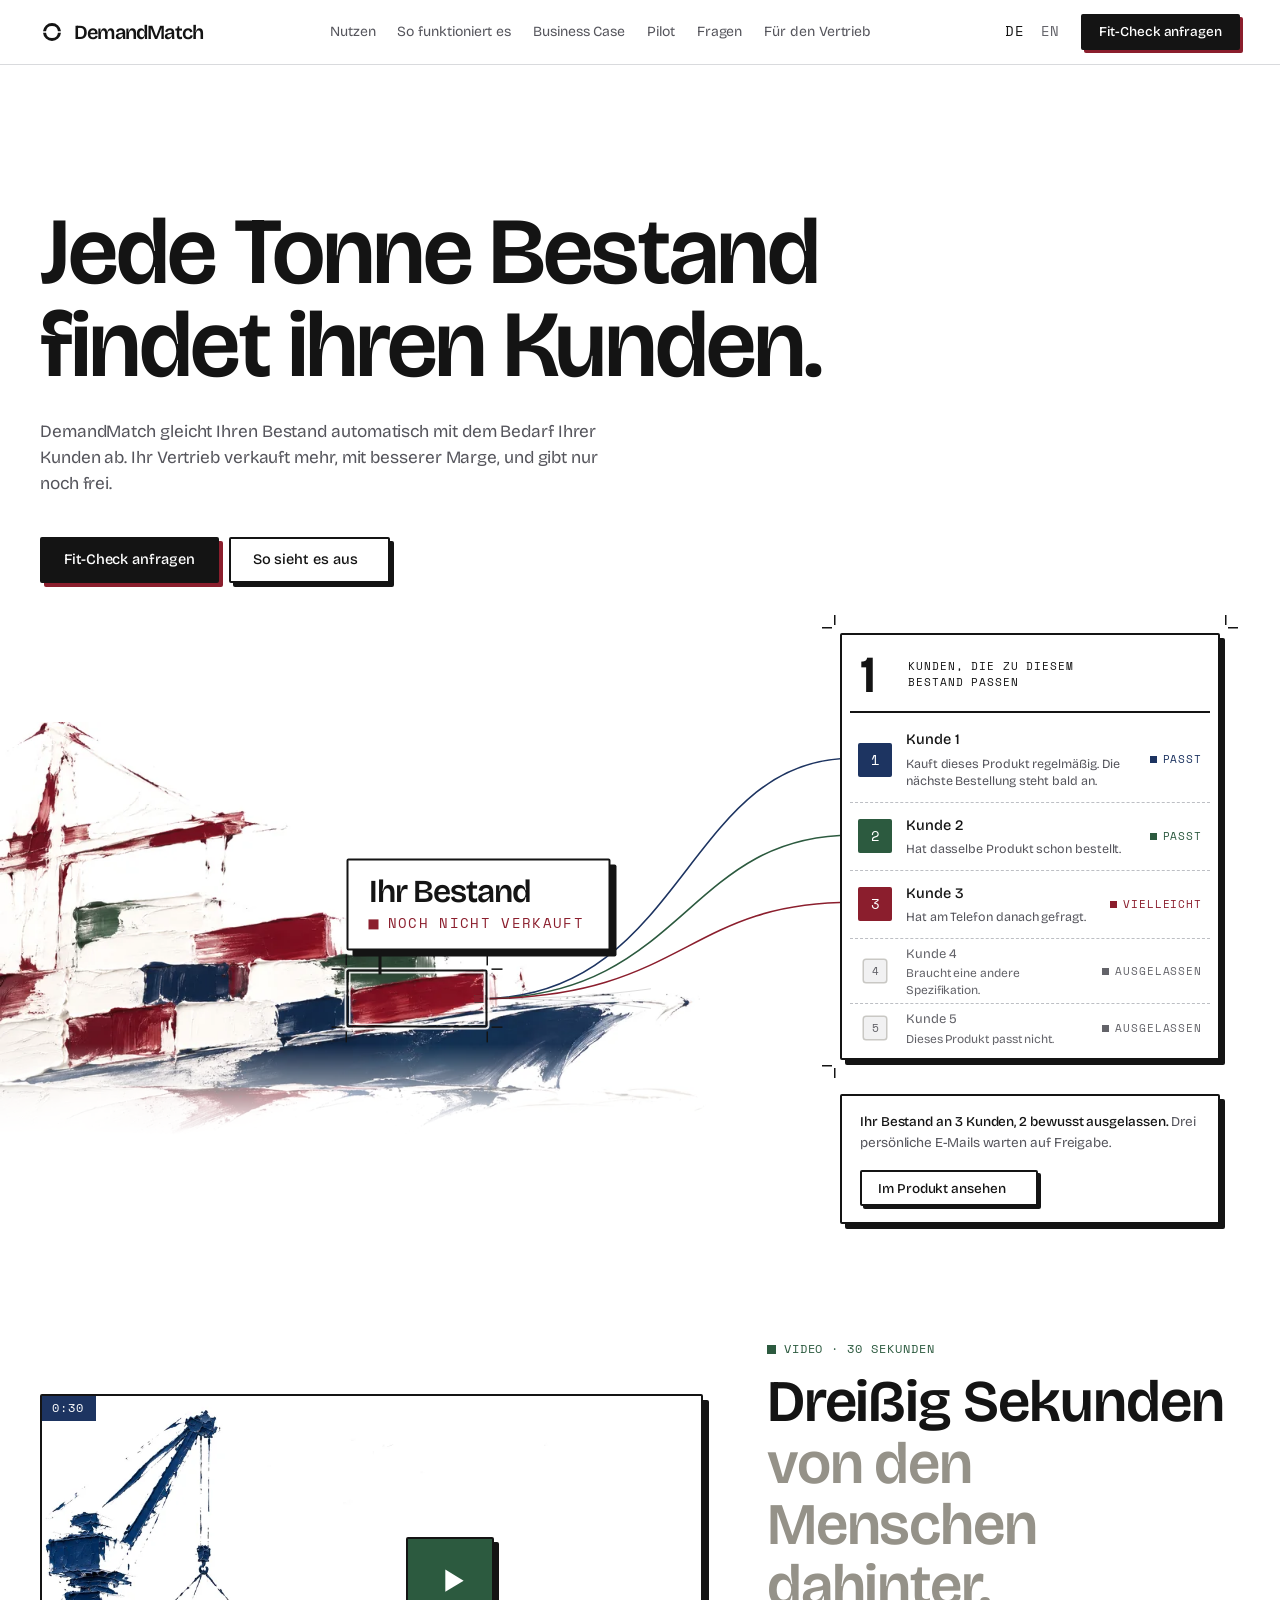
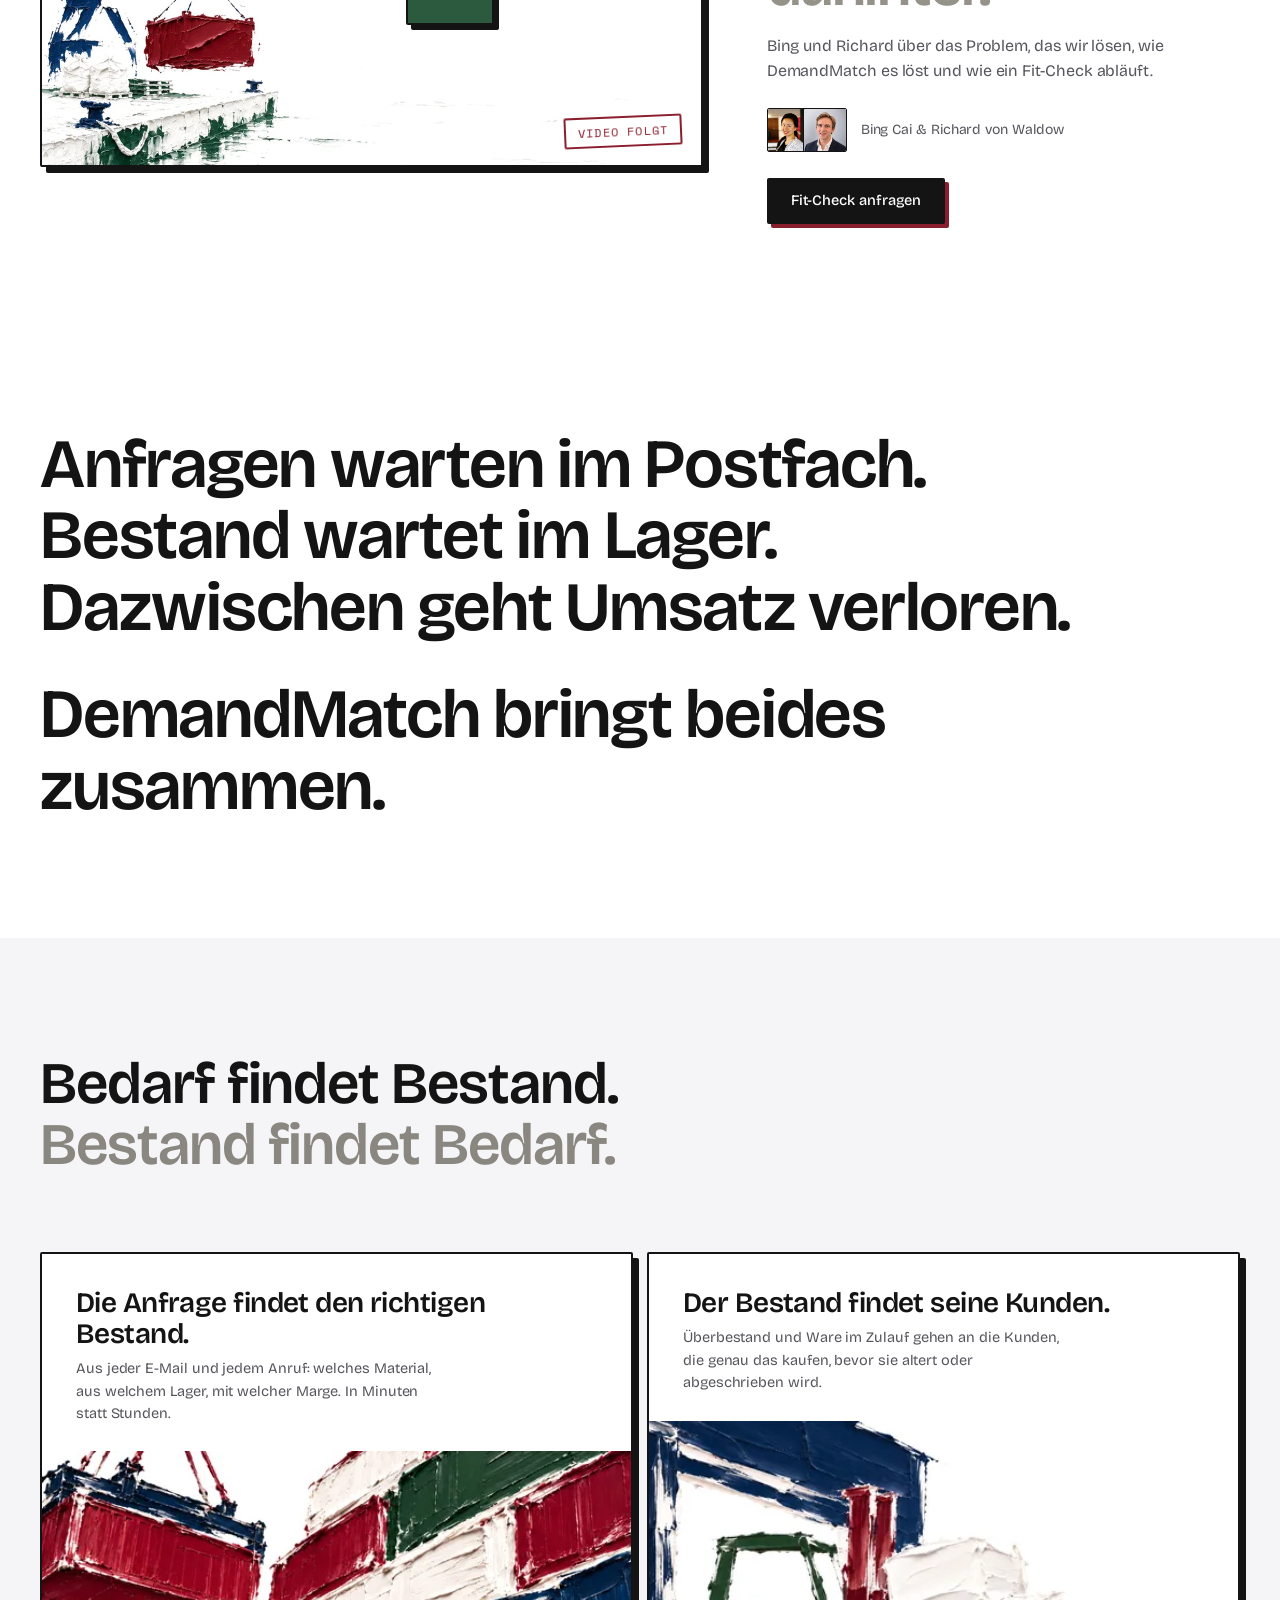
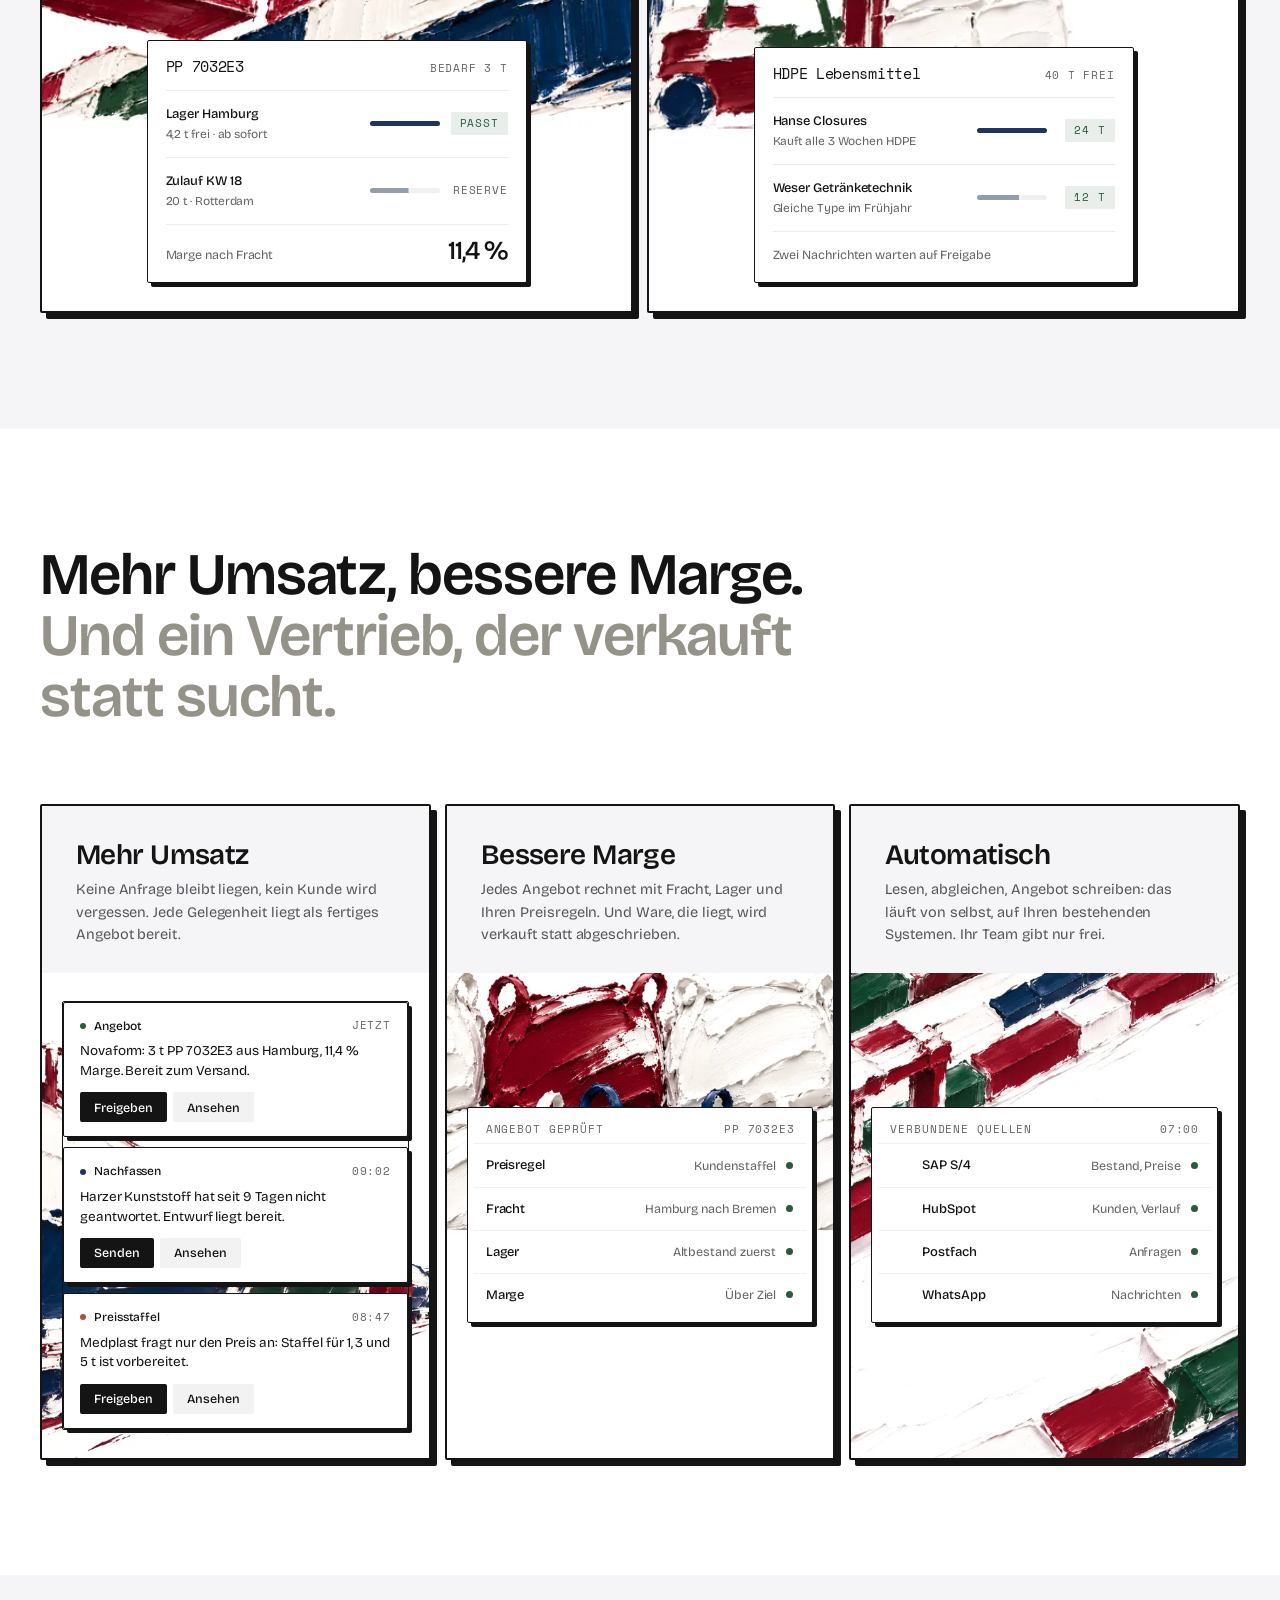
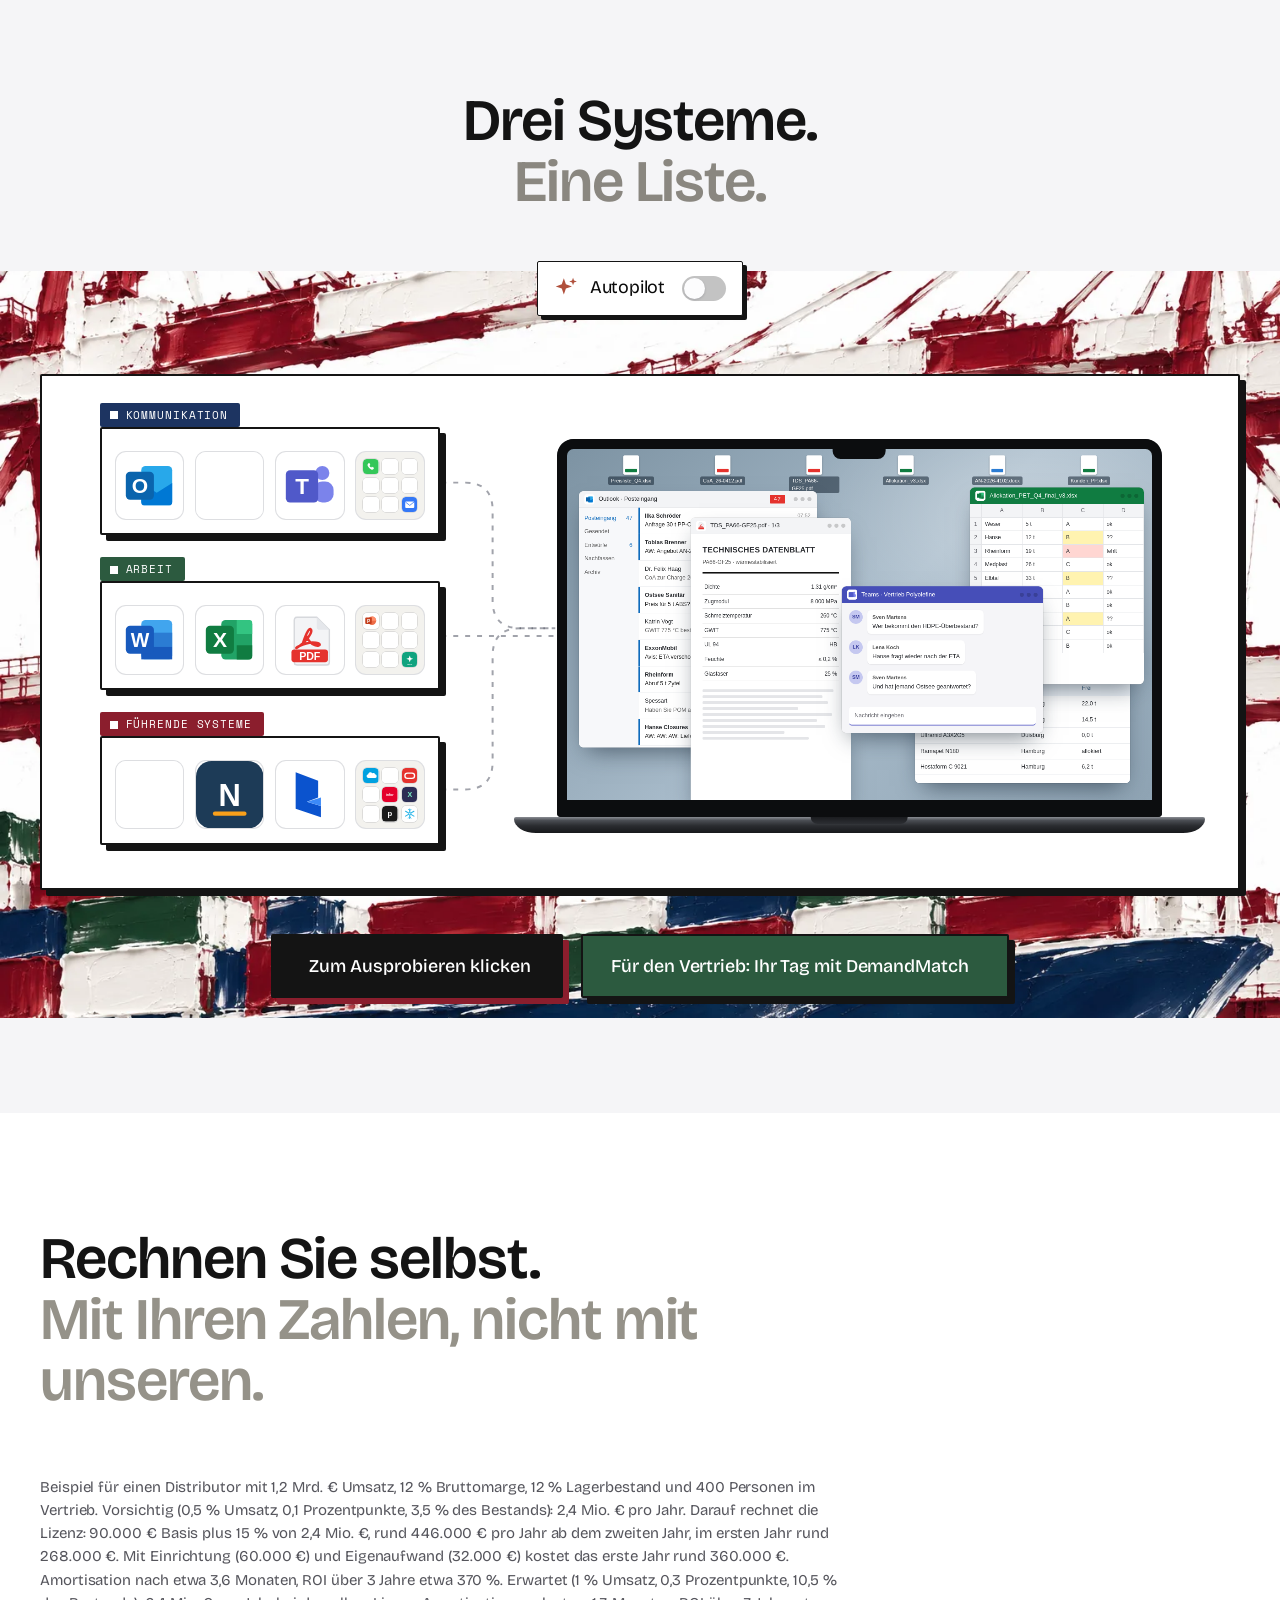
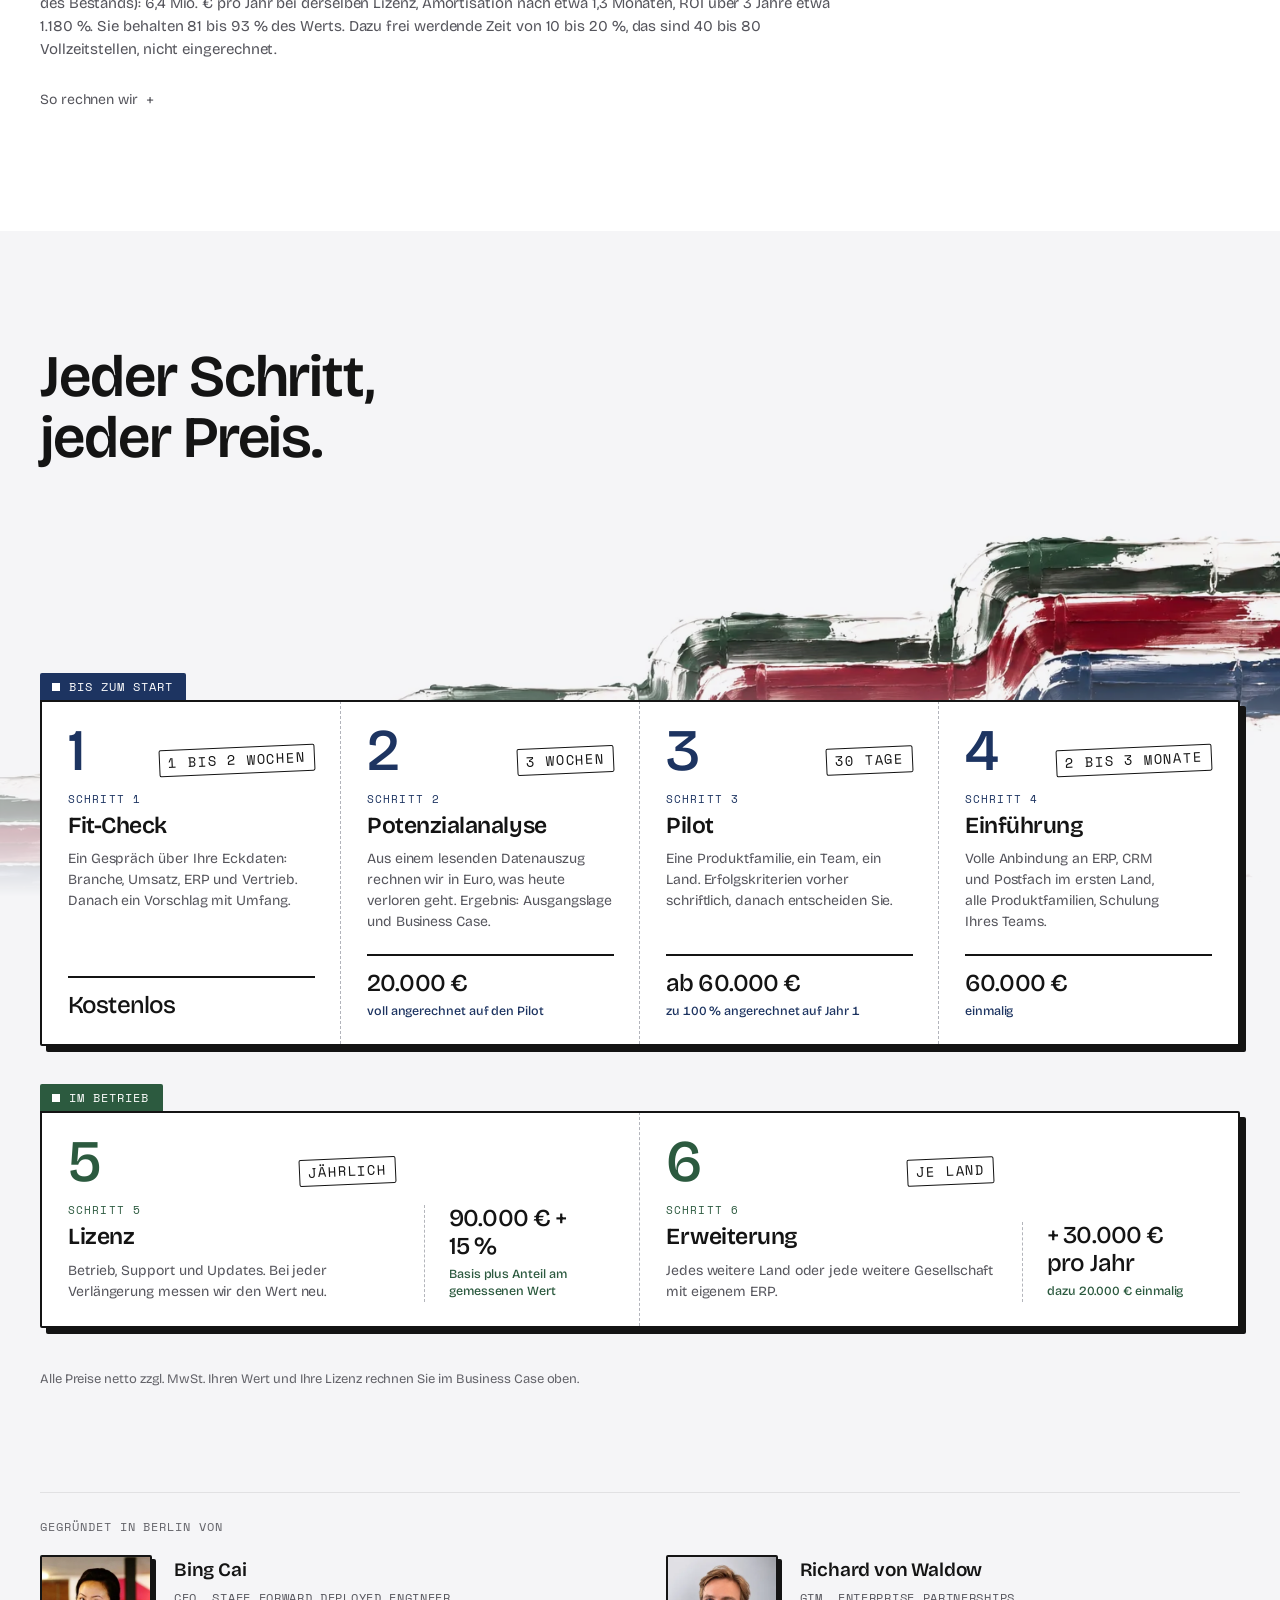
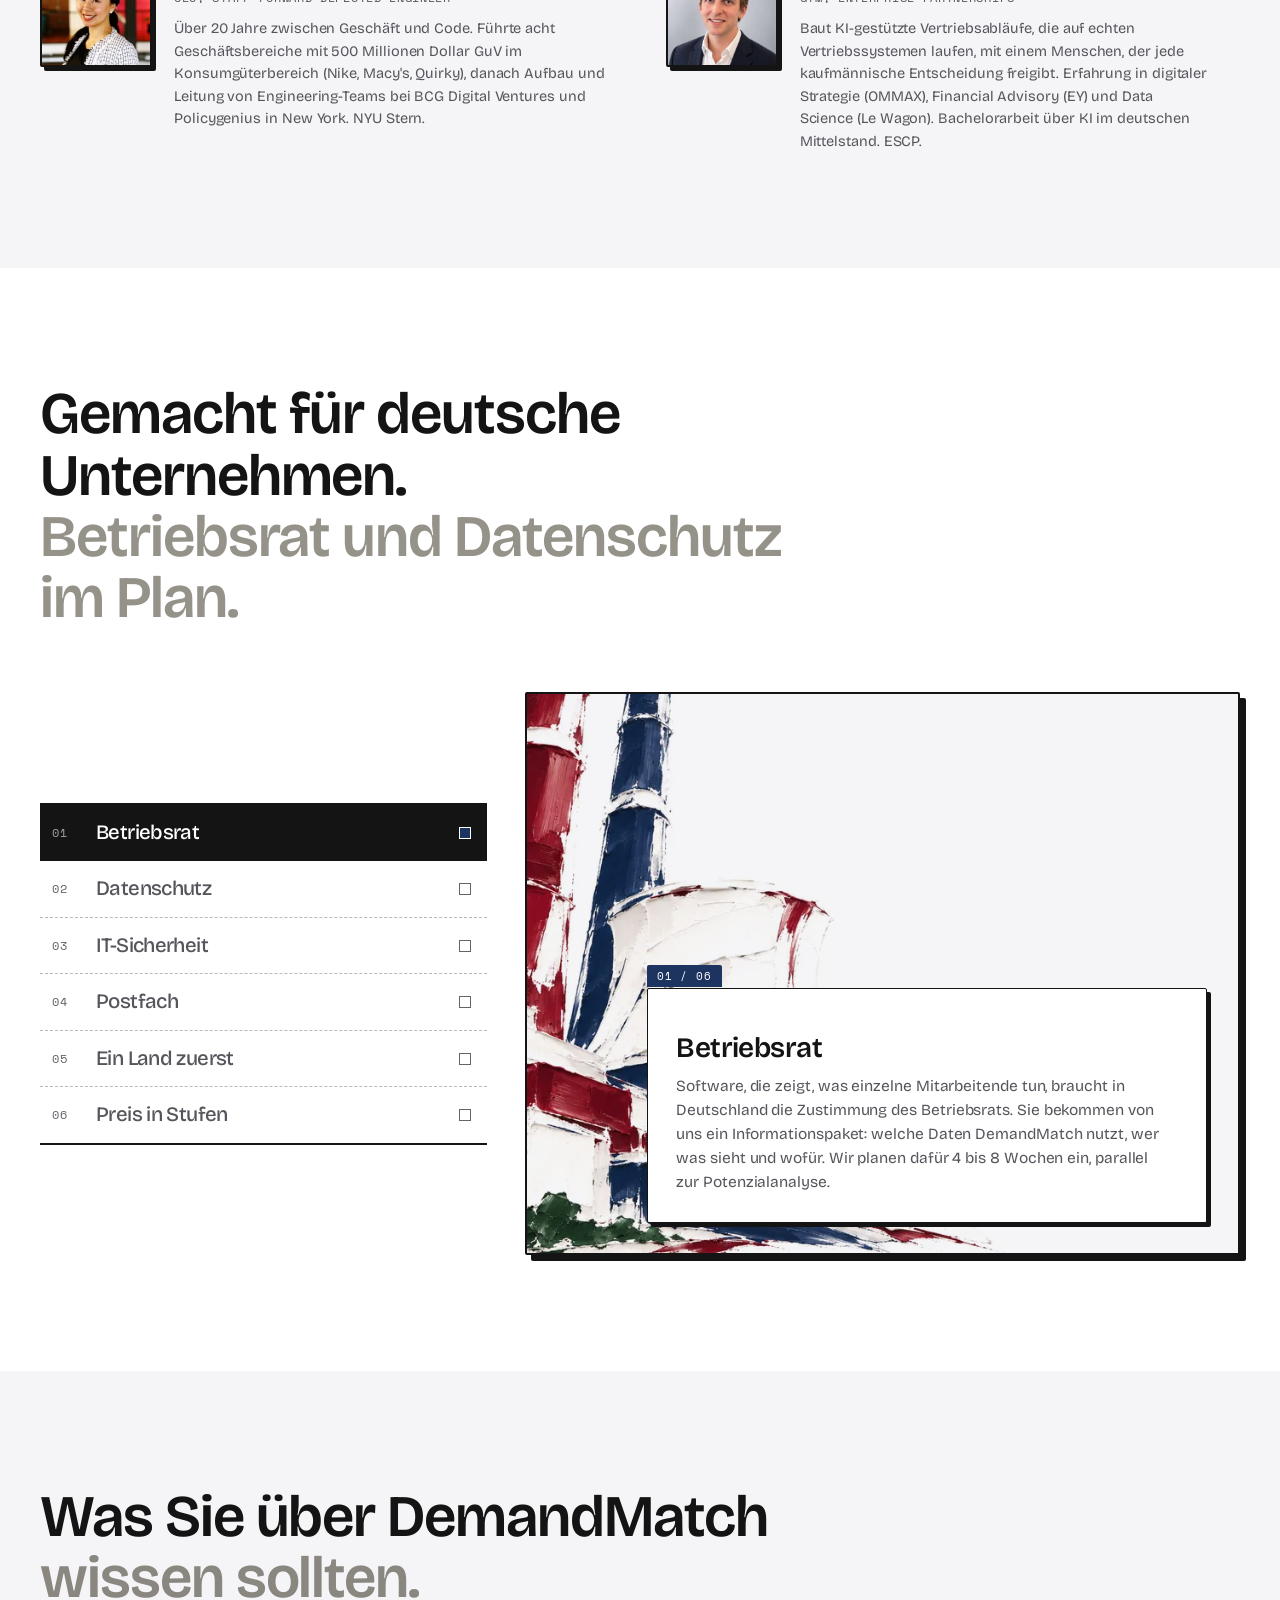
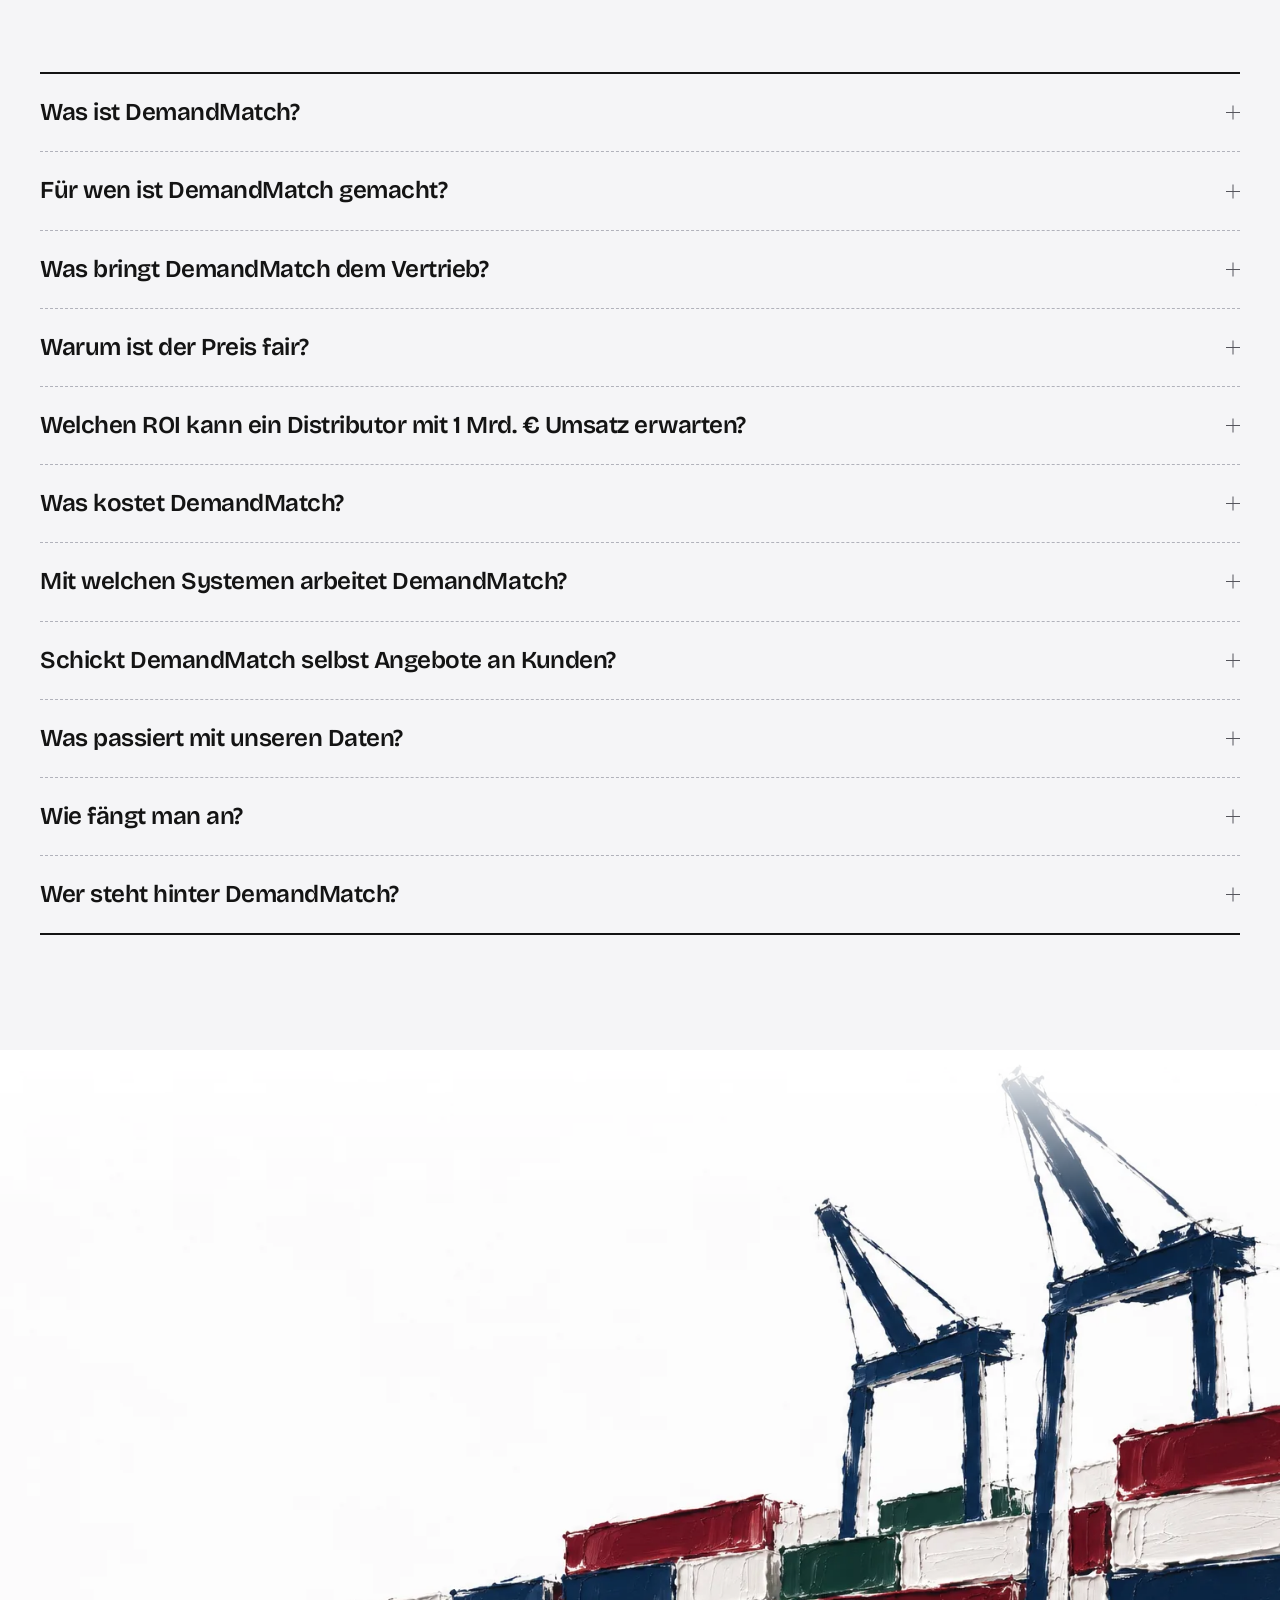
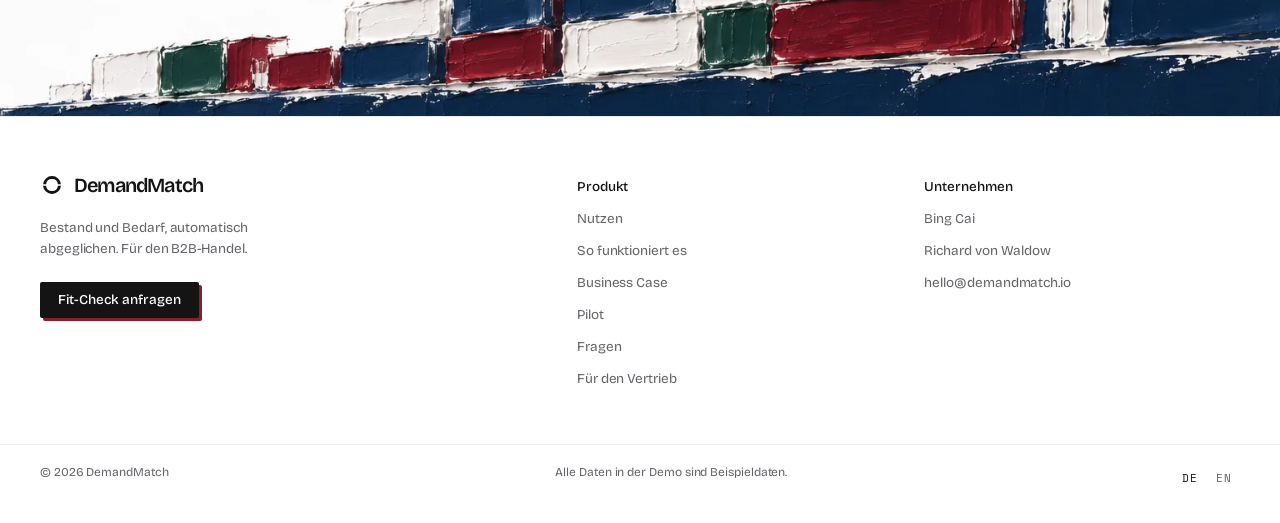
==== commit aa7aa714: "Founders' video section under the hero (coming soon)" ====
--- a/index.html
+++ b/index.html
@@ -443,7 +443,7 @@
 <link rel="stylesheet" href="assets/css/mobile.css?v=3ee79860">
 <link rel="stylesheet" href="assets/css/rail.css?v=15b54042">
 <link rel="stylesheet" href="assets/css/hero.css?v=23153c5e">
-<link rel="stylesheet" href="assets/css/freight.css?v=9148a6d7">
+<link rel="stylesheet" href="assets/css/freight.css?v=f58d5e55">
 </head>
 <body>
 <a class="skip" href="#main" data-t="skip">Zum Inhalt</a>
@@ -520,6 +520,25 @@
     </div>
   </section>
   </div>
+
+  <!-- INTRO: thirty seconds from the founders, the problem and the solution in their own words (intro.js), filmed in German
+       and in English. Until the films exist the frame shows a poster with a "coming soon" stamp; set data-src (and data-vtt)
+       to put them in. {lang} becomes de or en, so each page plays its own language -->
+  <section class="intro wrap" id="intro">
+    <div class="in-frame rv" data-src="" data-vtt="">
+      <img class="in-poster" src="assets/art/hero-crane-1536.webp" srcset="assets/art/hero-crane-640.webp 640w, assets/art/hero-crane-1024.webp 1024w, assets/art/hero-crane-1536.webp 1536w" sizes="(max-width: 900px) 100vw, 60vw" alt="" loading="lazy" decoding="async">
+      <span class="in-len">0:30</span>
+      <button class="in-play" type="button" data-ta="in_play" aria-label="Video abspielen"><svg viewBox="0 0 24 24" aria-hidden="true"><path d="M7 4.5v15l12.5-7.5z" fill="currentColor"/></svg></button>
+      <span class="in-soon" data-t="in_soon">Video folgt</span>
+    </div>
+    <div class="in-copy rv">
+      <p class="in-tag"><i aria-hidden="true"></i><span data-t="in_tag">VIDEO · 30 SEKUNDEN</span></p>
+      <h2 class="h2" data-th="in_h">Dreißig Sekunden<br><span class="mute">von den Menschen dahinter.</span></h2>
+      <p class="in-p" data-t="in_p">Bing und Richard über das Problem, das wir lösen, wie DemandMatch es löst und wie ein Fit-Check abläuft.</p>
+      <div class="in-who"><img src="assets/team/bing.webp" width="44" height="44" alt="" loading="lazy"><img src="assets/team/richard.webp" width="44" height="44" alt="" loading="lazy"><span>Bing Cai &amp; Richard von Waldow</span></div>
+      <a href="mailto:hello@demandmatch.io?subject=DemandMatch%3A%20Fit-Check" class="btn btn-ink" data-mail><span data-t="cta">Fit-Check anfragen</span></a>
+    </div>
+  </section>
 
   <!-- WHY: what unmatched stock and unanswered demand cost, read line by line as you scroll -->
   <section class="why wrap" id="why">
@@ -755,8 +774,9 @@
 </div>
 
 <script>window.SHARED_BASE = 'assets/';</script>
-<script src="assets/js/site.js?v=ecac3a01"></script>
-<script src="assets/js/fitcheck.js?v=690865e3"></script><!-- the fit check request form behind every "Book a fit check" -->
+<script src="assets/js/site.js?v=24e3f46b"></script>
+<script src="assets/js/fitcheck.js?v=690865e3"></script>
+<script src="assets/js/intro.js?v=020dd6d5"></script><!-- the fit check request form behind every "Book a fit check" -->
 <script src="assets/app/engine.js?v=8505b732"></script>
 <script src="assets/app/sample.js?v=45050d6c"></script>
 <script src="assets/app/gantt.js?v=104f4347"></script>
--- a/assets/css/freight.css
+++ b/assets/css/freight.css
@@ -427,3 +427,35 @@
   .fc-send { width: 100%; }
 }
 @media (prefers-reduced-motion: reduce) { .fc-dlg[open] { animation: none; } }
+
+/* ---------------------------------------------------------------- #intro: thirty seconds from the founders
+   A 16:9 stage (white, ink edge, printed shadow) with a knife painting as the poster, a navy duration tab, a square
+   racing-green play button and, until the film exists, a "coming soon" stamp. Beside it the heading, one line, the two
+   faces and the fit check. Stacks on phones. */
+html .intro { display: grid; grid-template-columns: minmax(0, 7fr) minmax(0, 5fr); align-items: center; gap: clamp(32px, 5vw, 72px);
+  padding-top: clamp(56px, 7vw, 104px); padding-bottom: clamp(56px, 7vw, 104px); }
+html .in-frame { position: relative; aspect-ratio: 16 / 9; overflow: hidden; border: var(--edge); border-radius: 2px; box-shadow: var(--print); background: #fff; }
+html .in-poster { position: absolute; inset: 0; width: 100%; height: 100%; object-fit: cover; object-position: 0% 50%; mix-blend-mode: multiply; }
+html .in-len { position: absolute; left: -2px; top: -2px; padding: 8px 12px 7px; background: var(--navy); color: #fff; font: 400 12px/1 var(--mono); letter-spacing: .08em; }
+html .in-play { position: absolute; left: 62%; top: 50%; display: grid; place-items: center; width: clamp(64px, 7vw, 88px); aspect-ratio: 1; margin: 0; padding: 0;
+  transform: translate(-50%, -50%); border: var(--edge); border-radius: 2px; background: var(--racing); color: #fff; font-size: clamp(26px, 2.8vw, 34px);
+  box-shadow: 5px 5px 0 var(--ink); cursor: pointer; transition: transform 160ms ease, box-shadow 160ms ease; }
+html .in-play svg { width: 42%; height: 42%; margin-left: 6%; }
+@media (hover: hover) and (pointer: fine) { html .in-play:not(:disabled):hover { transform: translate(calc(-50% + 2px), calc(-50% + 2px)); box-shadow: 3px 3px 0 var(--ink); } }
+html .in-play:not(:disabled):active { transform: translate(calc(-50% + 5px), calc(-50% + 5px)); box-shadow: 0 0 0 var(--ink); }
+html .in-play:focus-visible { outline: 2px solid var(--ink); outline-offset: 4px; }
+html .in-play:disabled { cursor: default; }
+html .in-soon { position: absolute; right: 18px; bottom: 18px; padding: 8px 12px 7px; border: 2px solid var(--bordeaux); border-radius: 2px; background: #fff;
+  color: var(--bordeaux); font: 400 12px/1 var(--mono); letter-spacing: .1em; text-transform: uppercase; transform: rotate(-2.5deg); }
+html .in-frame.has-video .in-soon { display: none; }
+html .in-video { position: absolute; inset: 0; width: 100%; height: 100%; background: #000; }
+html .in-frame.playing :is(.in-poster, .in-play, .in-len) { visibility: hidden; }
+html .in-tag { display: inline-flex; align-items: center; gap: 8px; margin: 0 0 16px; font: 400 12px/1 var(--mono); letter-spacing: .08em; color: var(--racing); }
+html .in-tag i { width: 9px; height: 9px; background: currentColor; }
+html .in-copy .h2 { margin: 0; }
+html .in-p { margin: 18px 0 0; max-width: 42ch; font-size: 16px; line-height: 1.55; color: var(--ink-2); text-wrap: pretty; }
+html .in-who { display: flex; align-items: center; gap: 0; margin: 24px 0 26px; font-size: 14px; color: var(--ink-2); }
+html .in-who img { width: 44px; height: 44px; object-fit: cover; border: 1.5px solid var(--ink); border-radius: 2px; background: #fff; }
+html .in-who img + img { margin-left: -8px; }
+html .in-who span { margin-left: 14px; }
+@media (max-width: 900px) { html .intro { grid-template-columns: 1fr; } html .in-play { left: 66%; } }
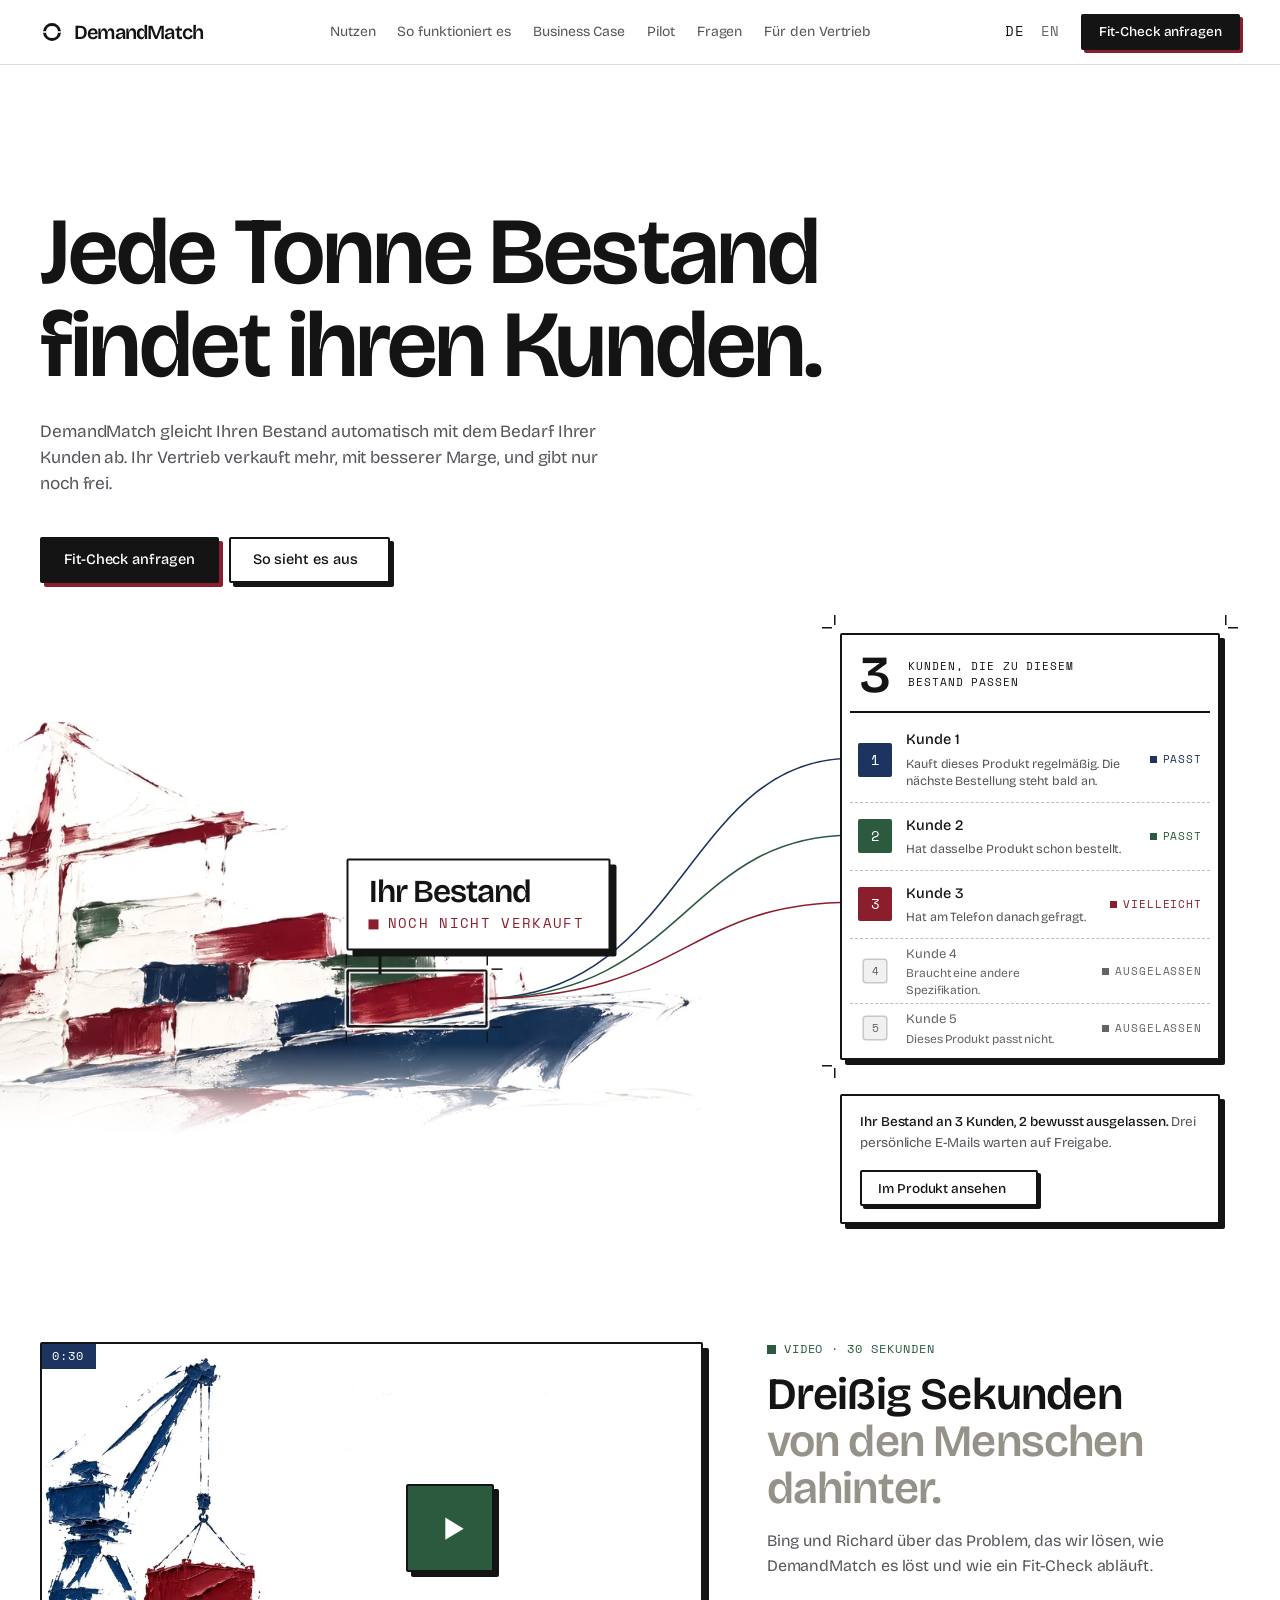
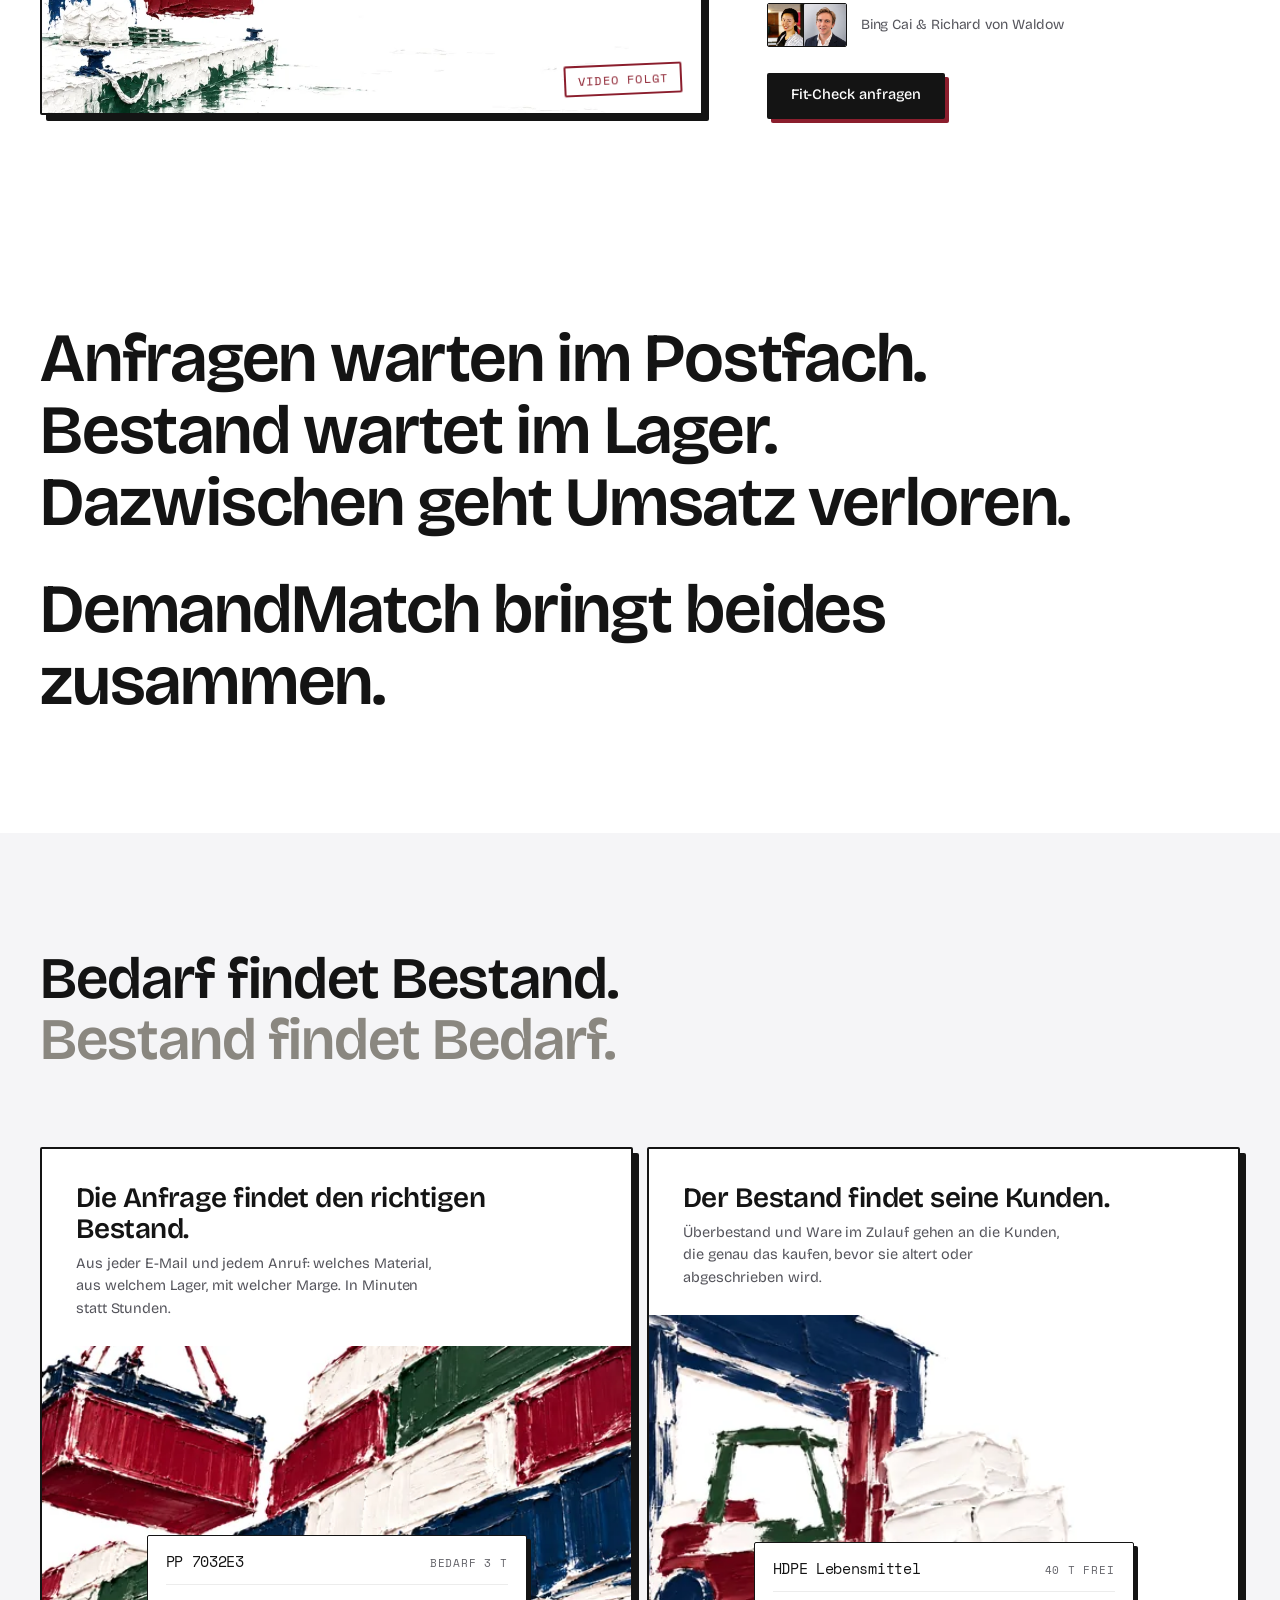
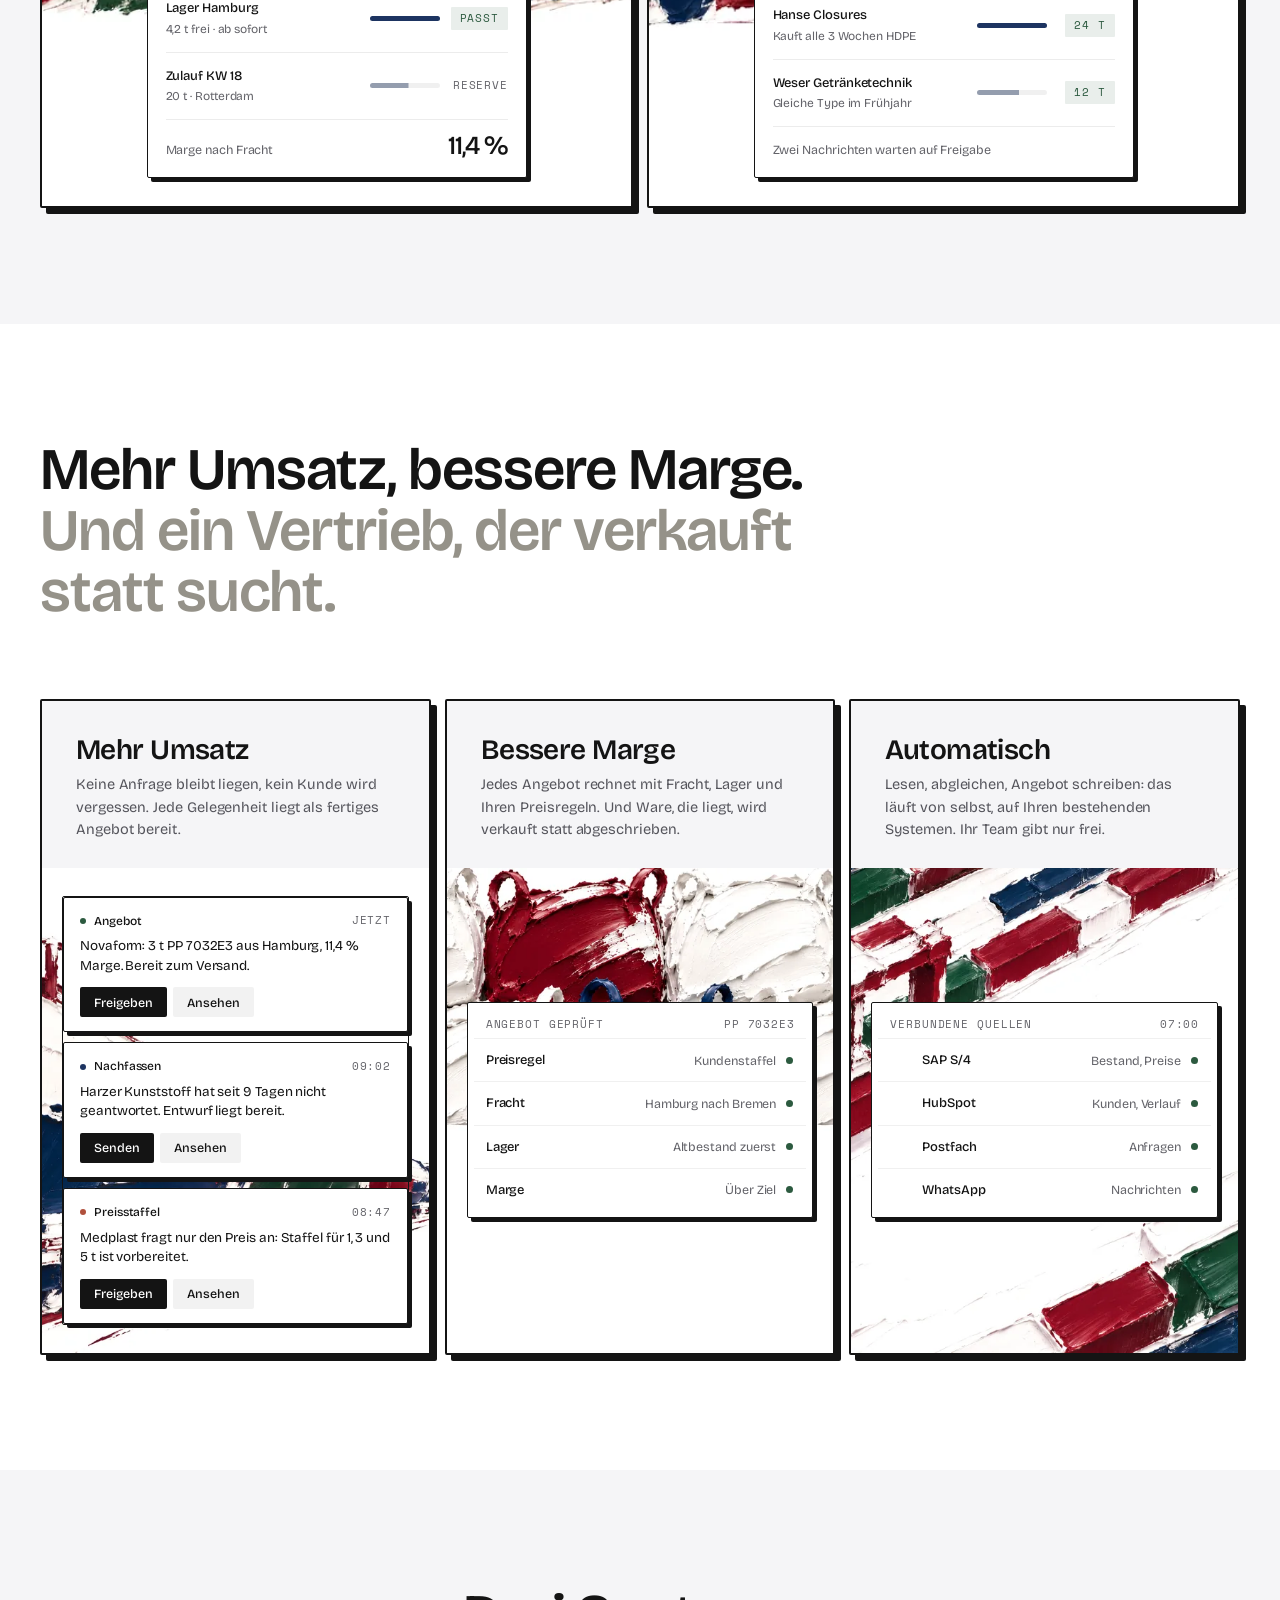
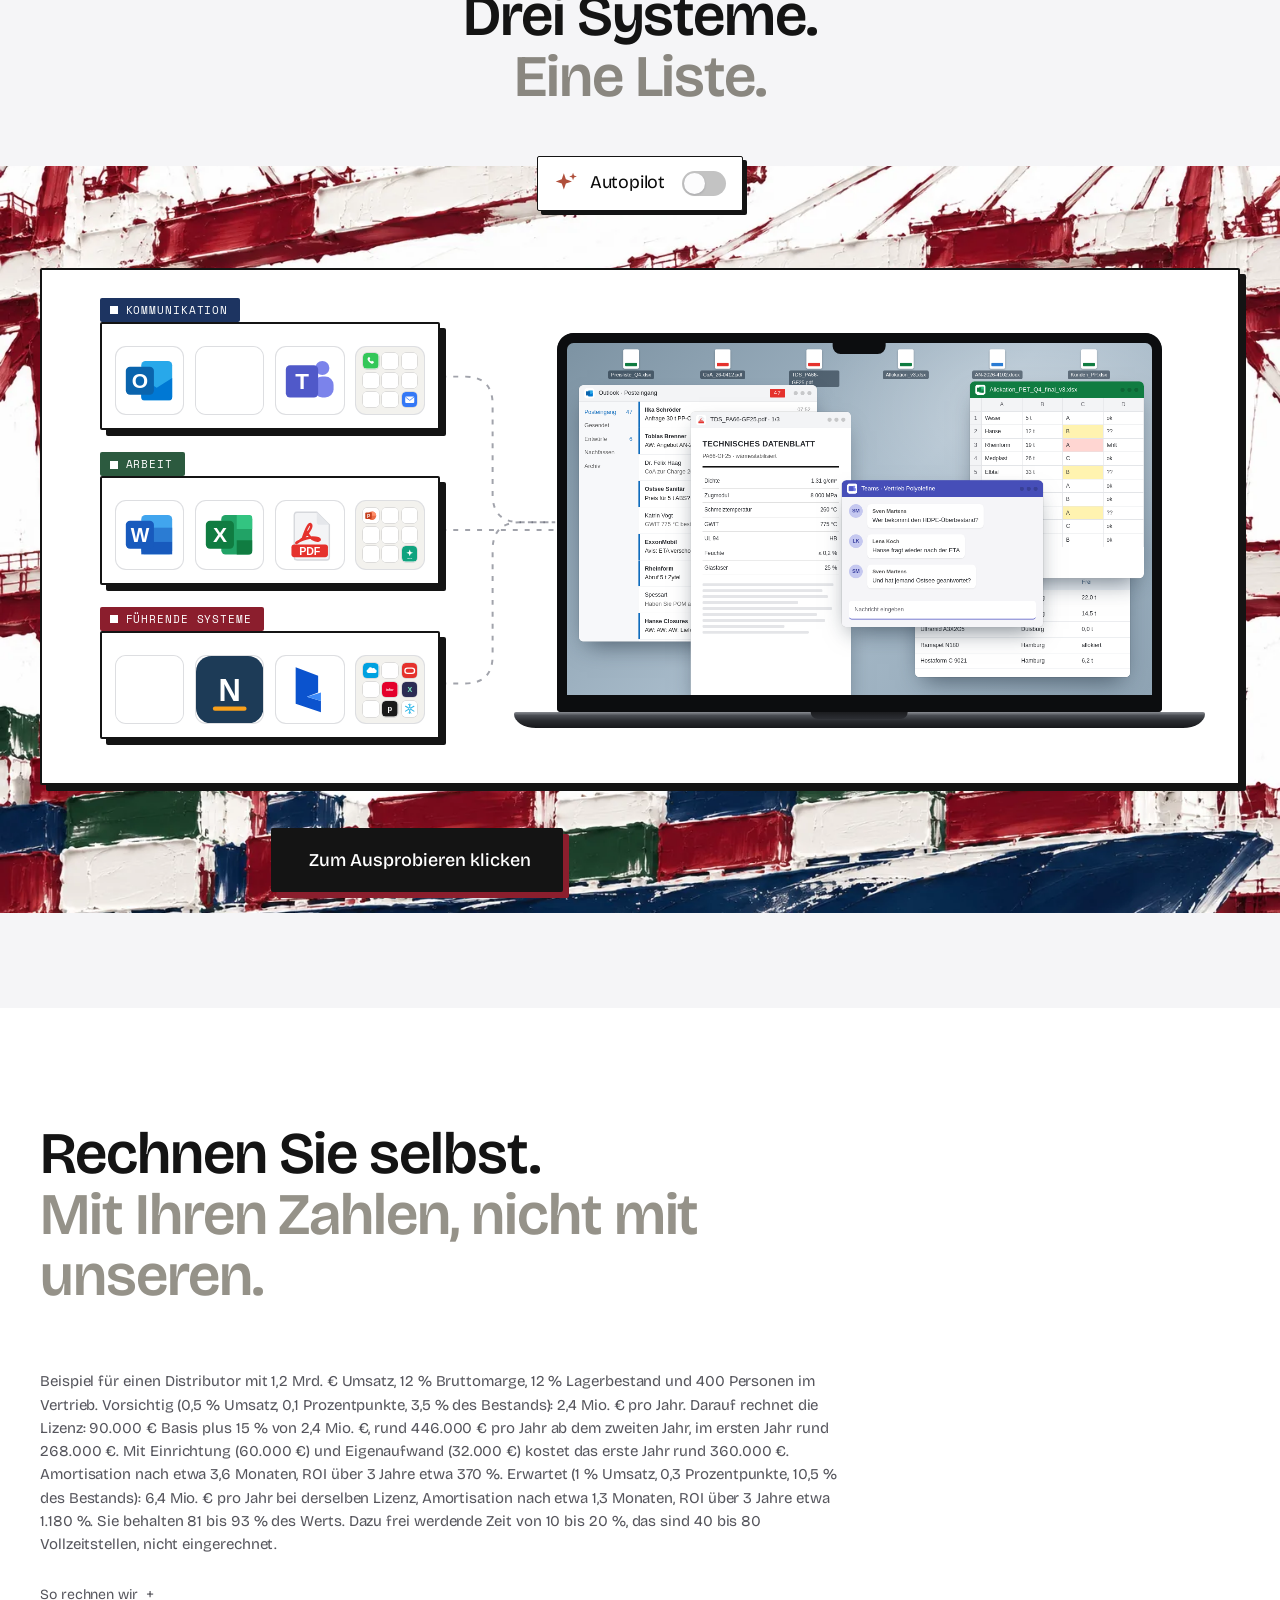
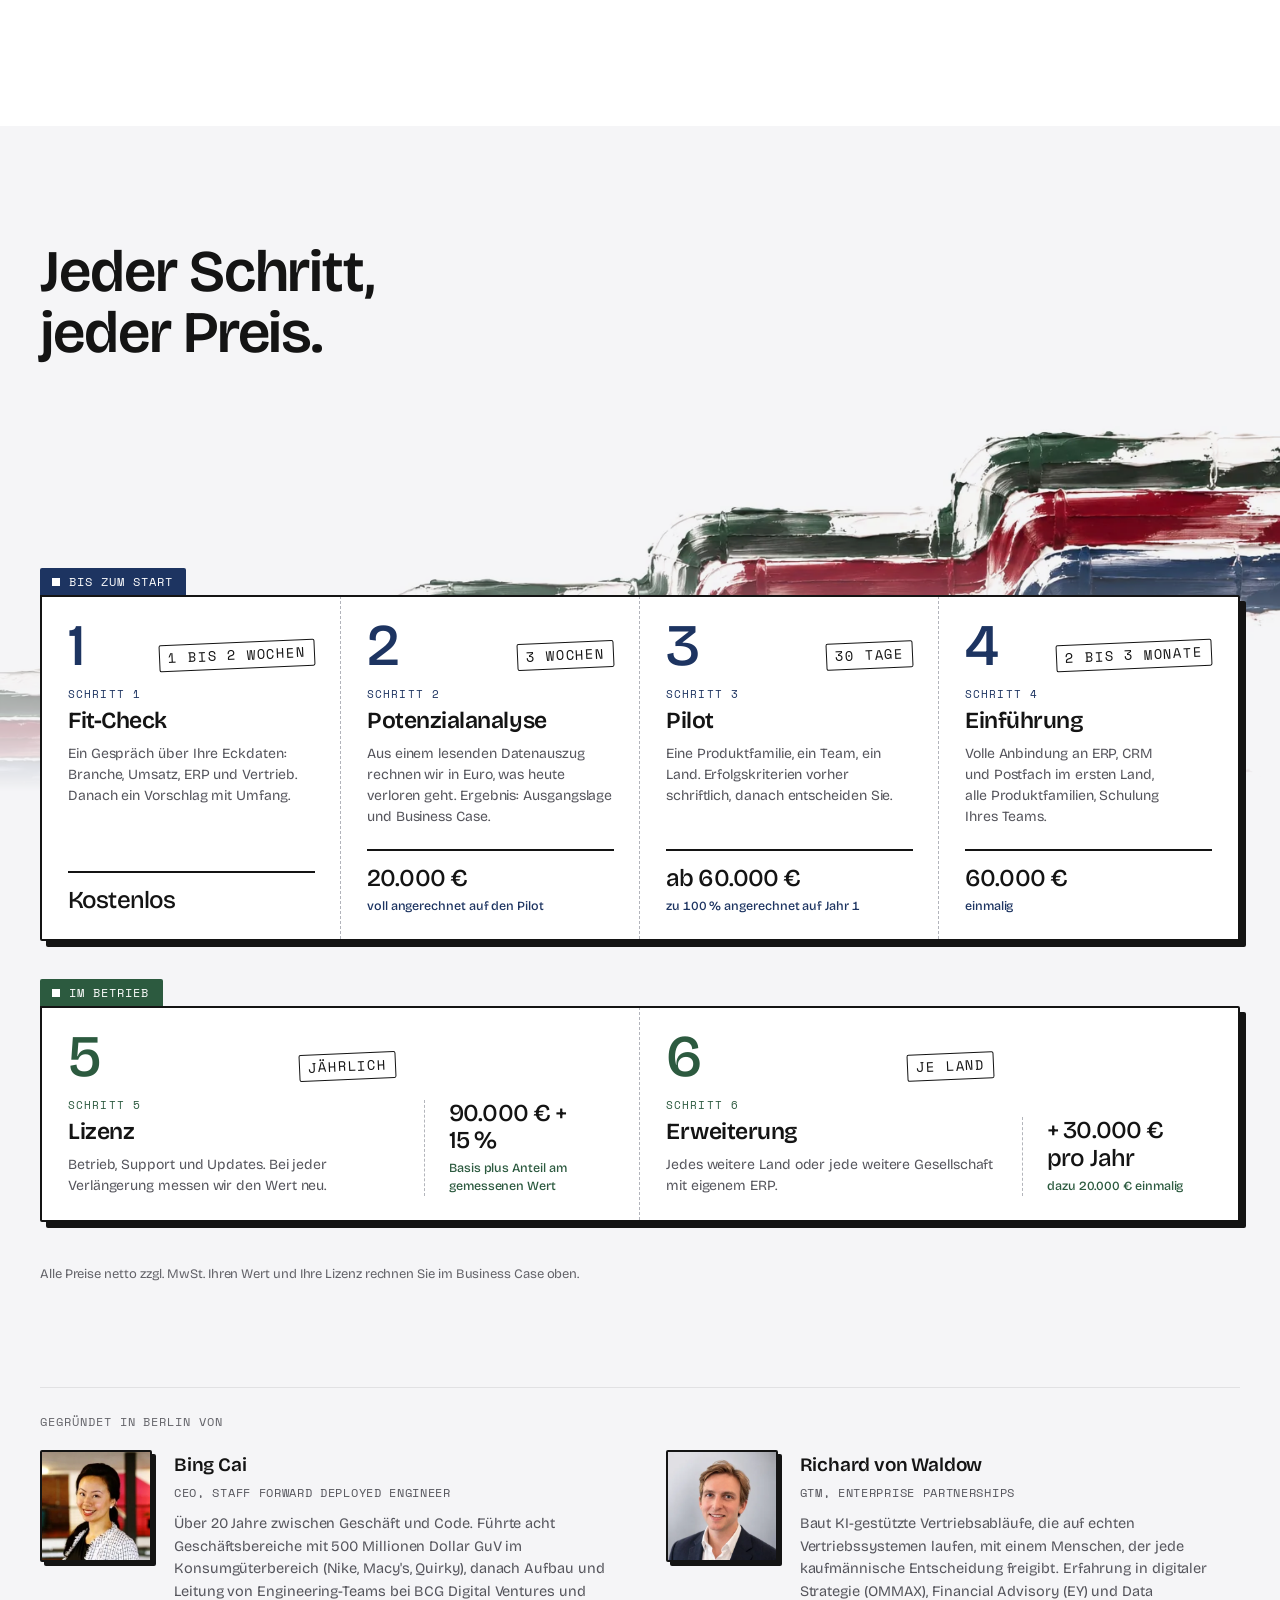
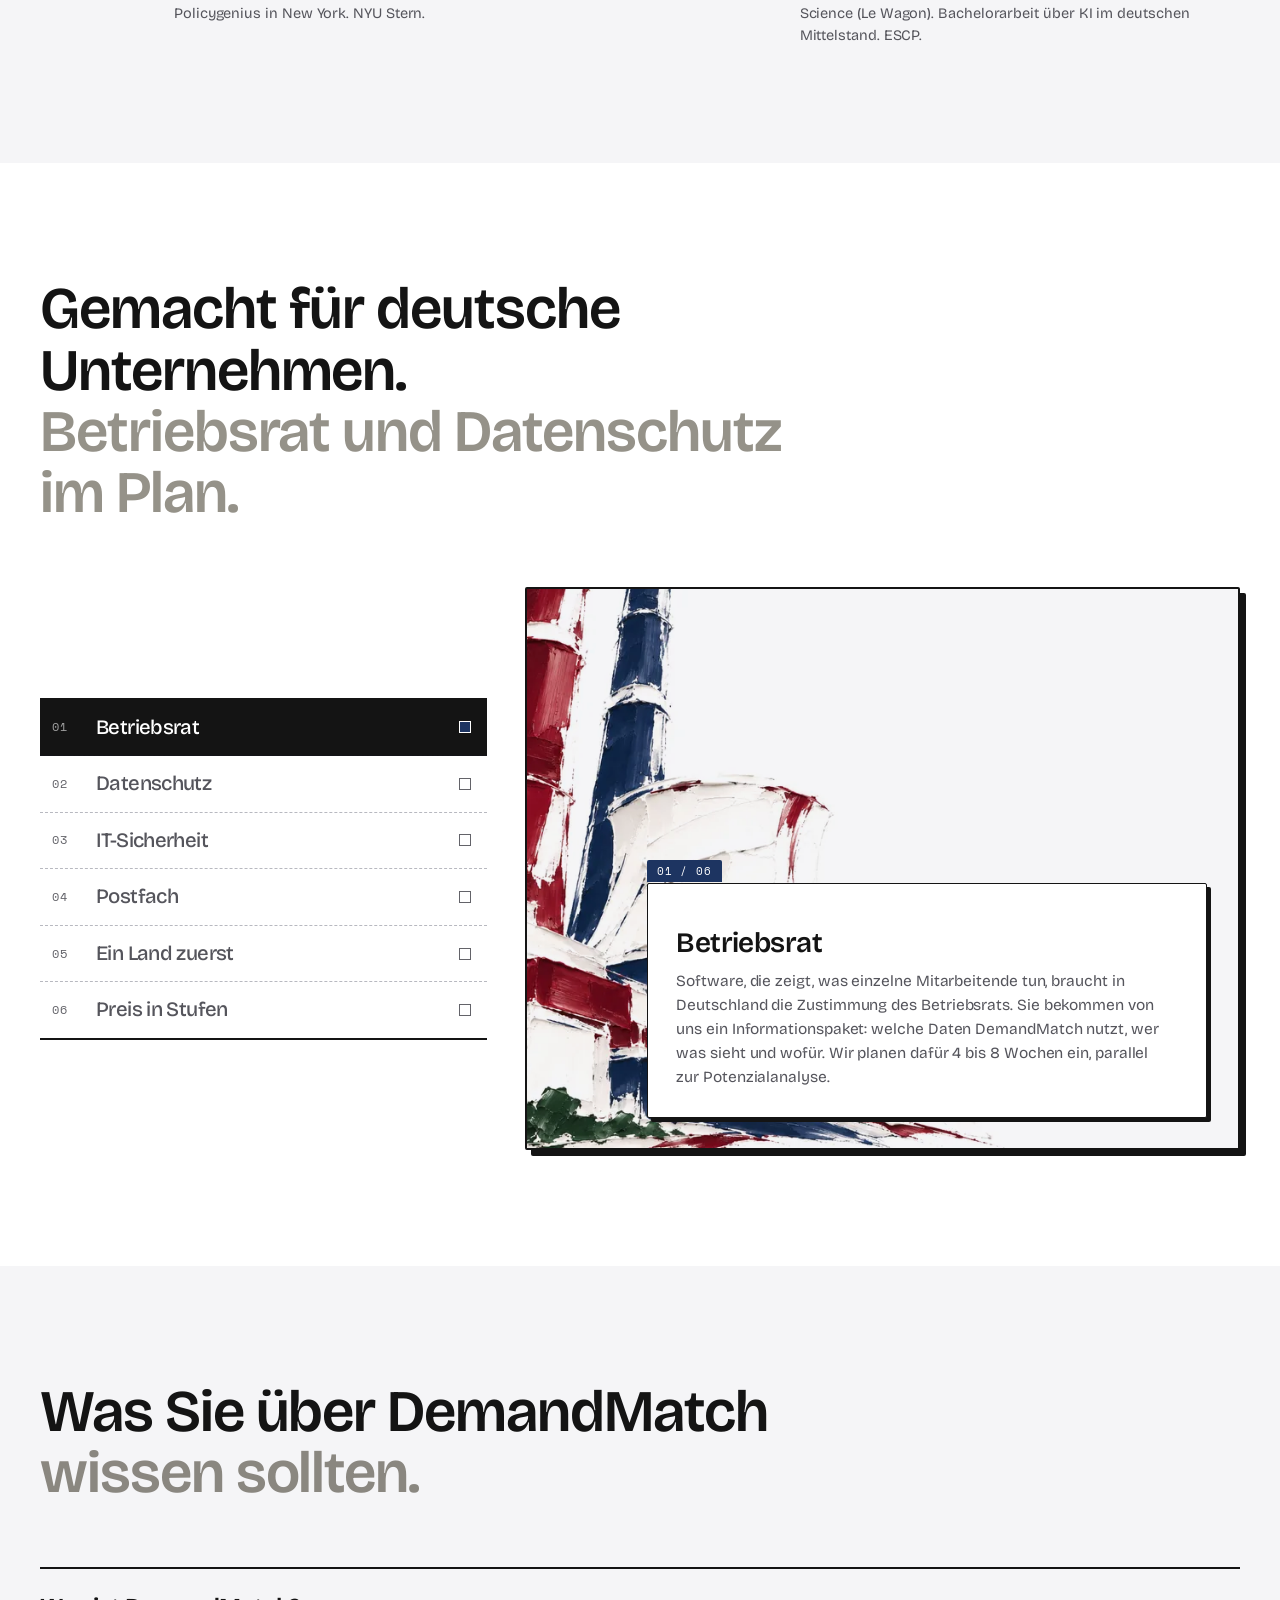
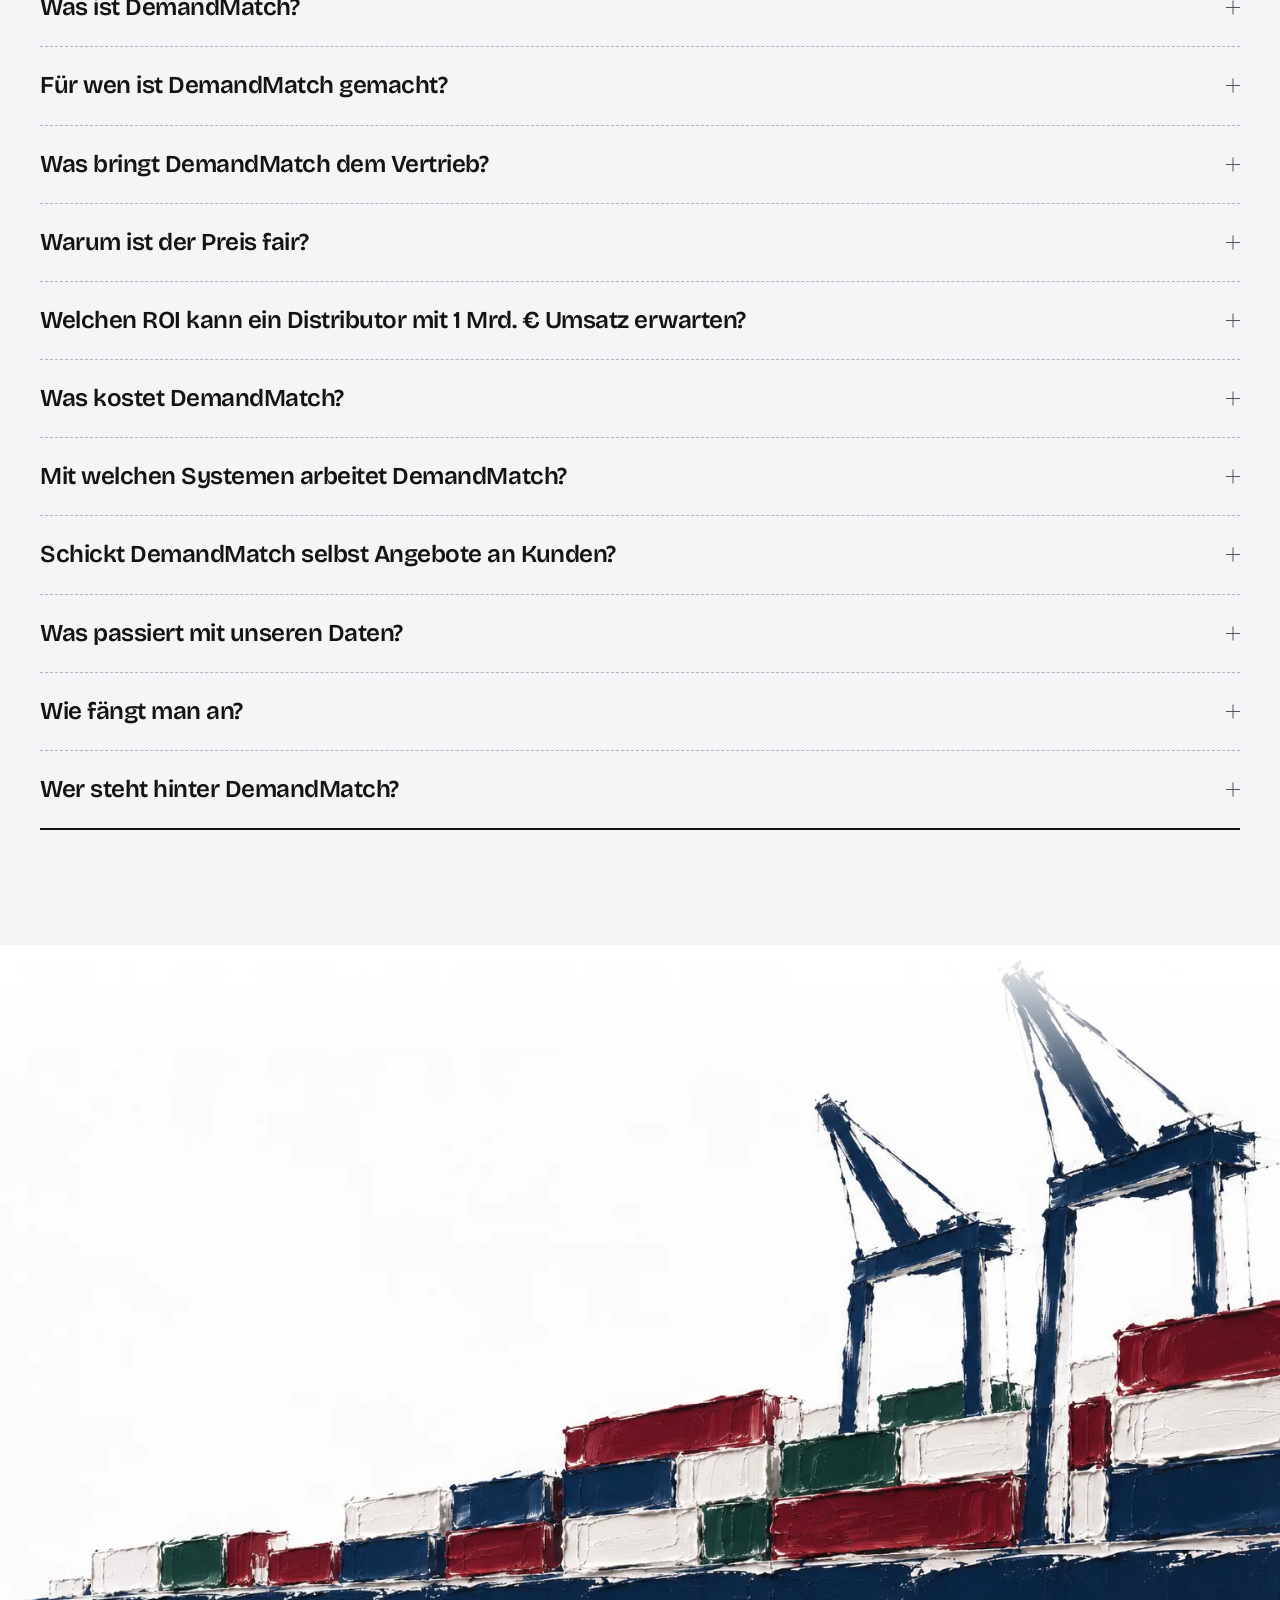
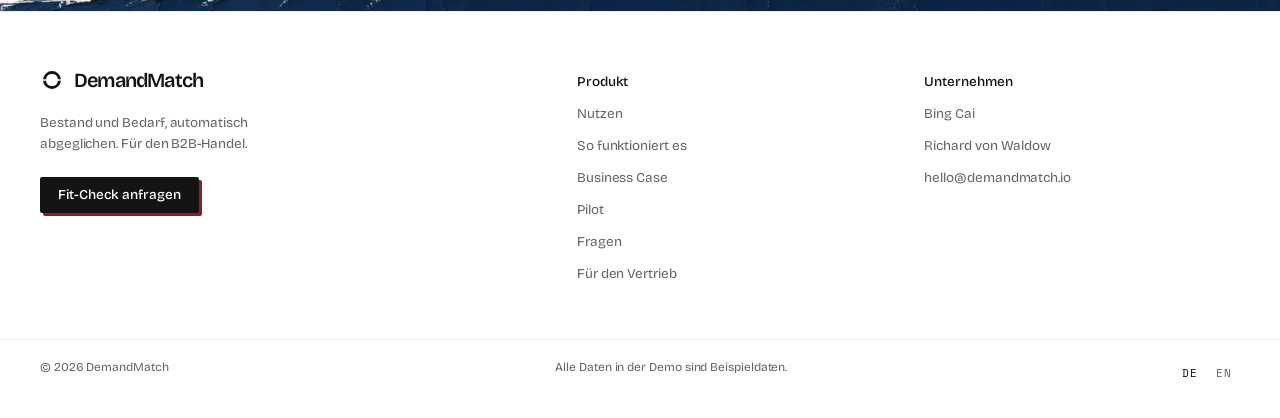
==== commit 61795ea3: "Intro heading sized to its column" ====
--- a/index.html
+++ b/index.html
@@ -443,7 +443,7 @@
 <link rel="stylesheet" href="assets/css/mobile.css?v=3ee79860">
 <link rel="stylesheet" href="assets/css/rail.css?v=15b54042">
 <link rel="stylesheet" href="assets/css/hero.css?v=23153c5e">
-<link rel="stylesheet" href="assets/css/freight.css?v=f58d5e55">
+<link rel="stylesheet" href="assets/css/freight.css?v=6ef3eab2">
 </head>
 <body>
 <a class="skip" href="#main" data-t="skip">Zum Inhalt</a>
--- a/assets/css/freight.css
+++ b/assets/css/freight.css
@@ -452,7 +452,7 @@
 html .in-frame.playing :is(.in-poster, .in-play, .in-len) { visibility: hidden; }
 html .in-tag { display: inline-flex; align-items: center; gap: 8px; margin: 0 0 16px; font: 400 12px/1 var(--mono); letter-spacing: .08em; color: var(--racing); }
 html .in-tag i { width: 9px; height: 9px; background: currentColor; }
-html .in-copy .h2 { margin: 0; }
+html .in-copy .h2 { margin: 0; max-width: none; font-size: clamp(34px, 3.5vw, 50px); }
 html .in-p { margin: 18px 0 0; max-width: 42ch; font-size: 16px; line-height: 1.55; color: var(--ink-2); text-wrap: pretty; }
 html .in-who { display: flex; align-items: center; gap: 0; margin: 24px 0 26px; font-size: 14px; color: var(--ink-2); }
 html .in-who img { width: 44px; height: 44px; object-fit: cover; border: 1.5px solid var(--ink); border-radius: 2px; background: #fff; }
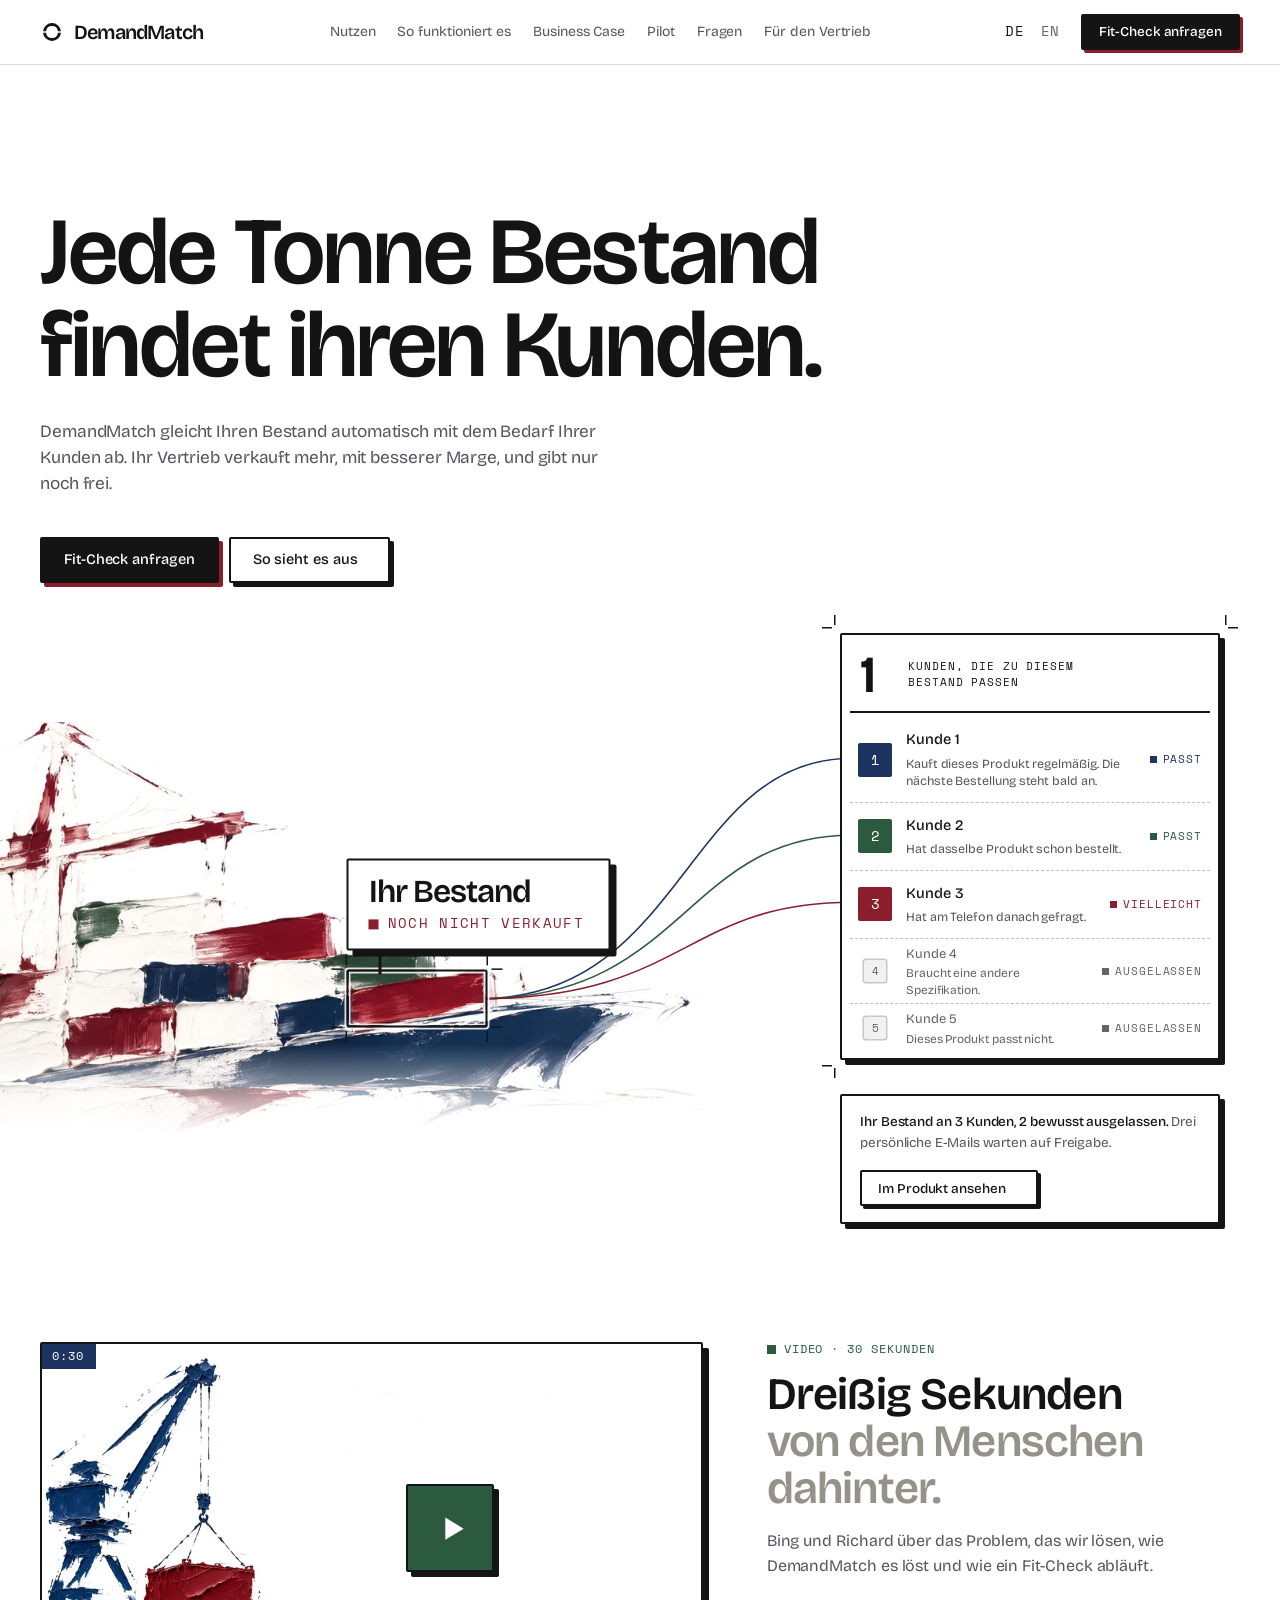
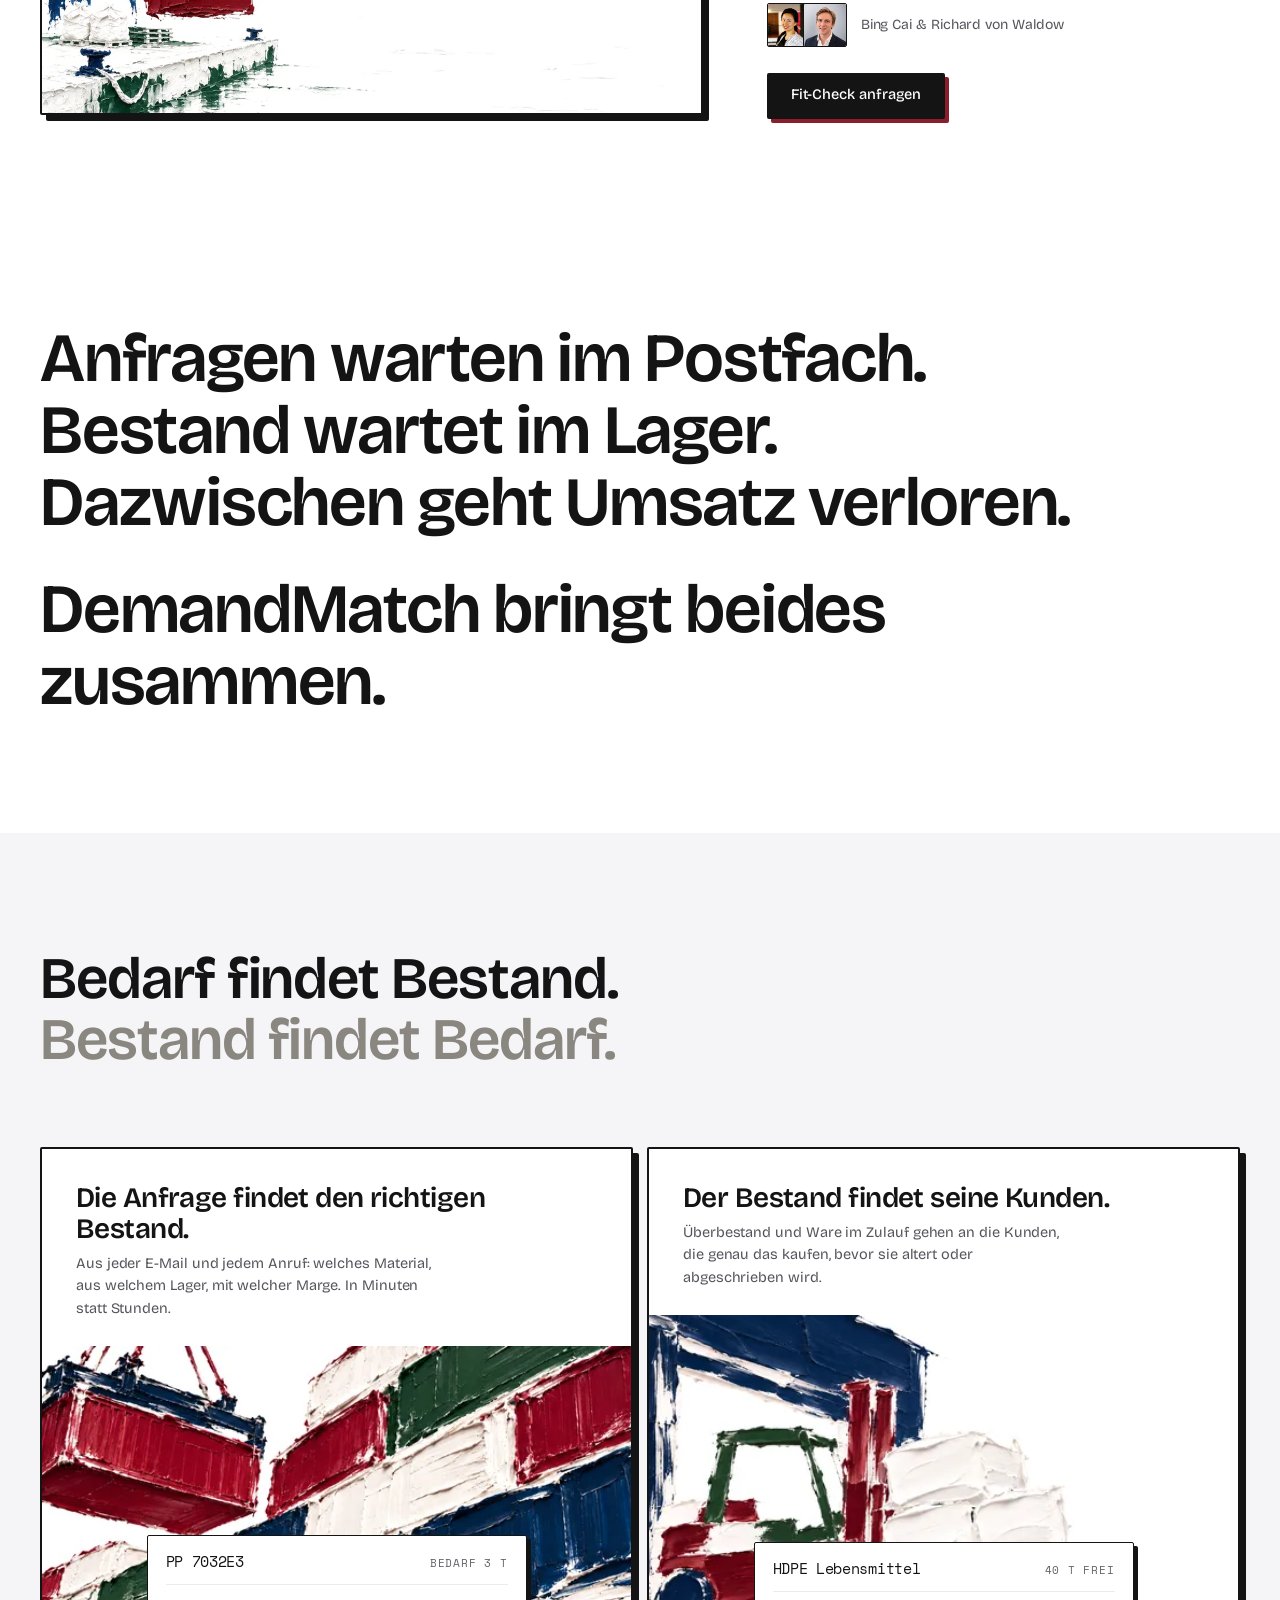
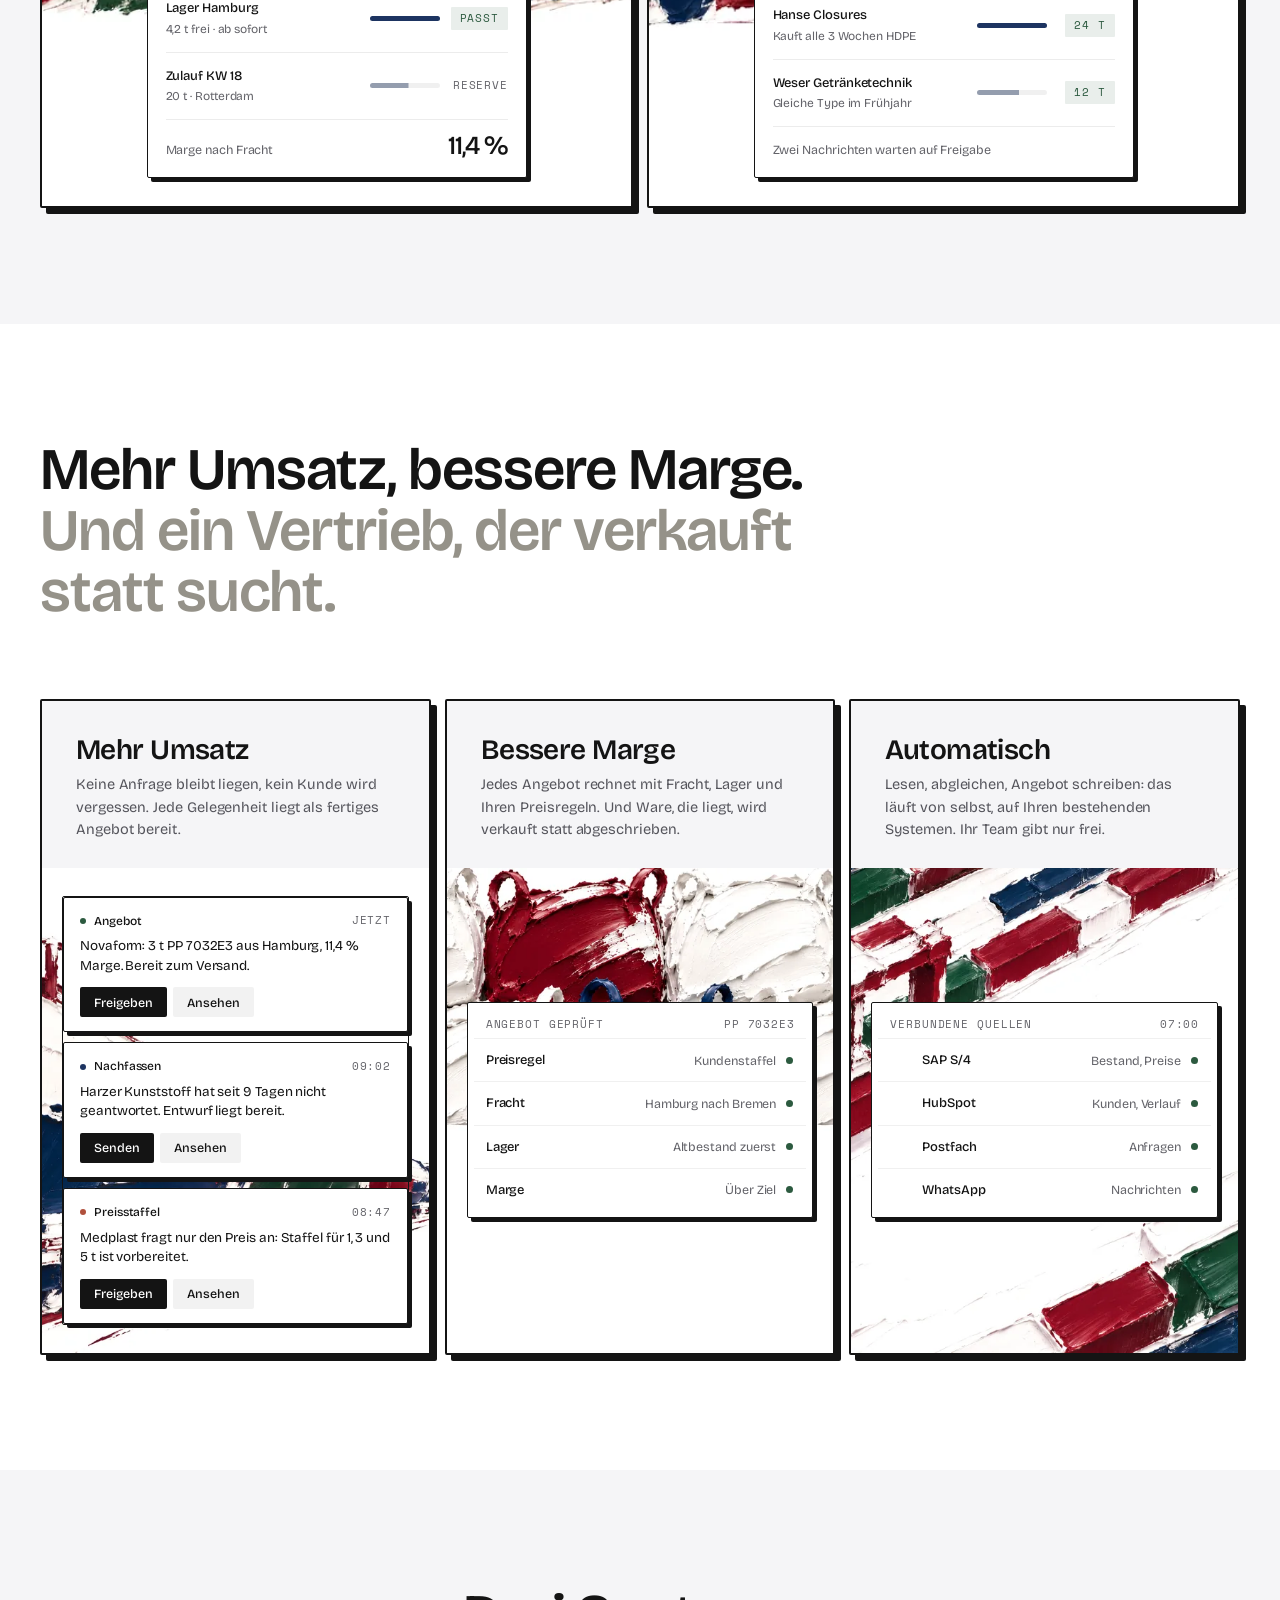
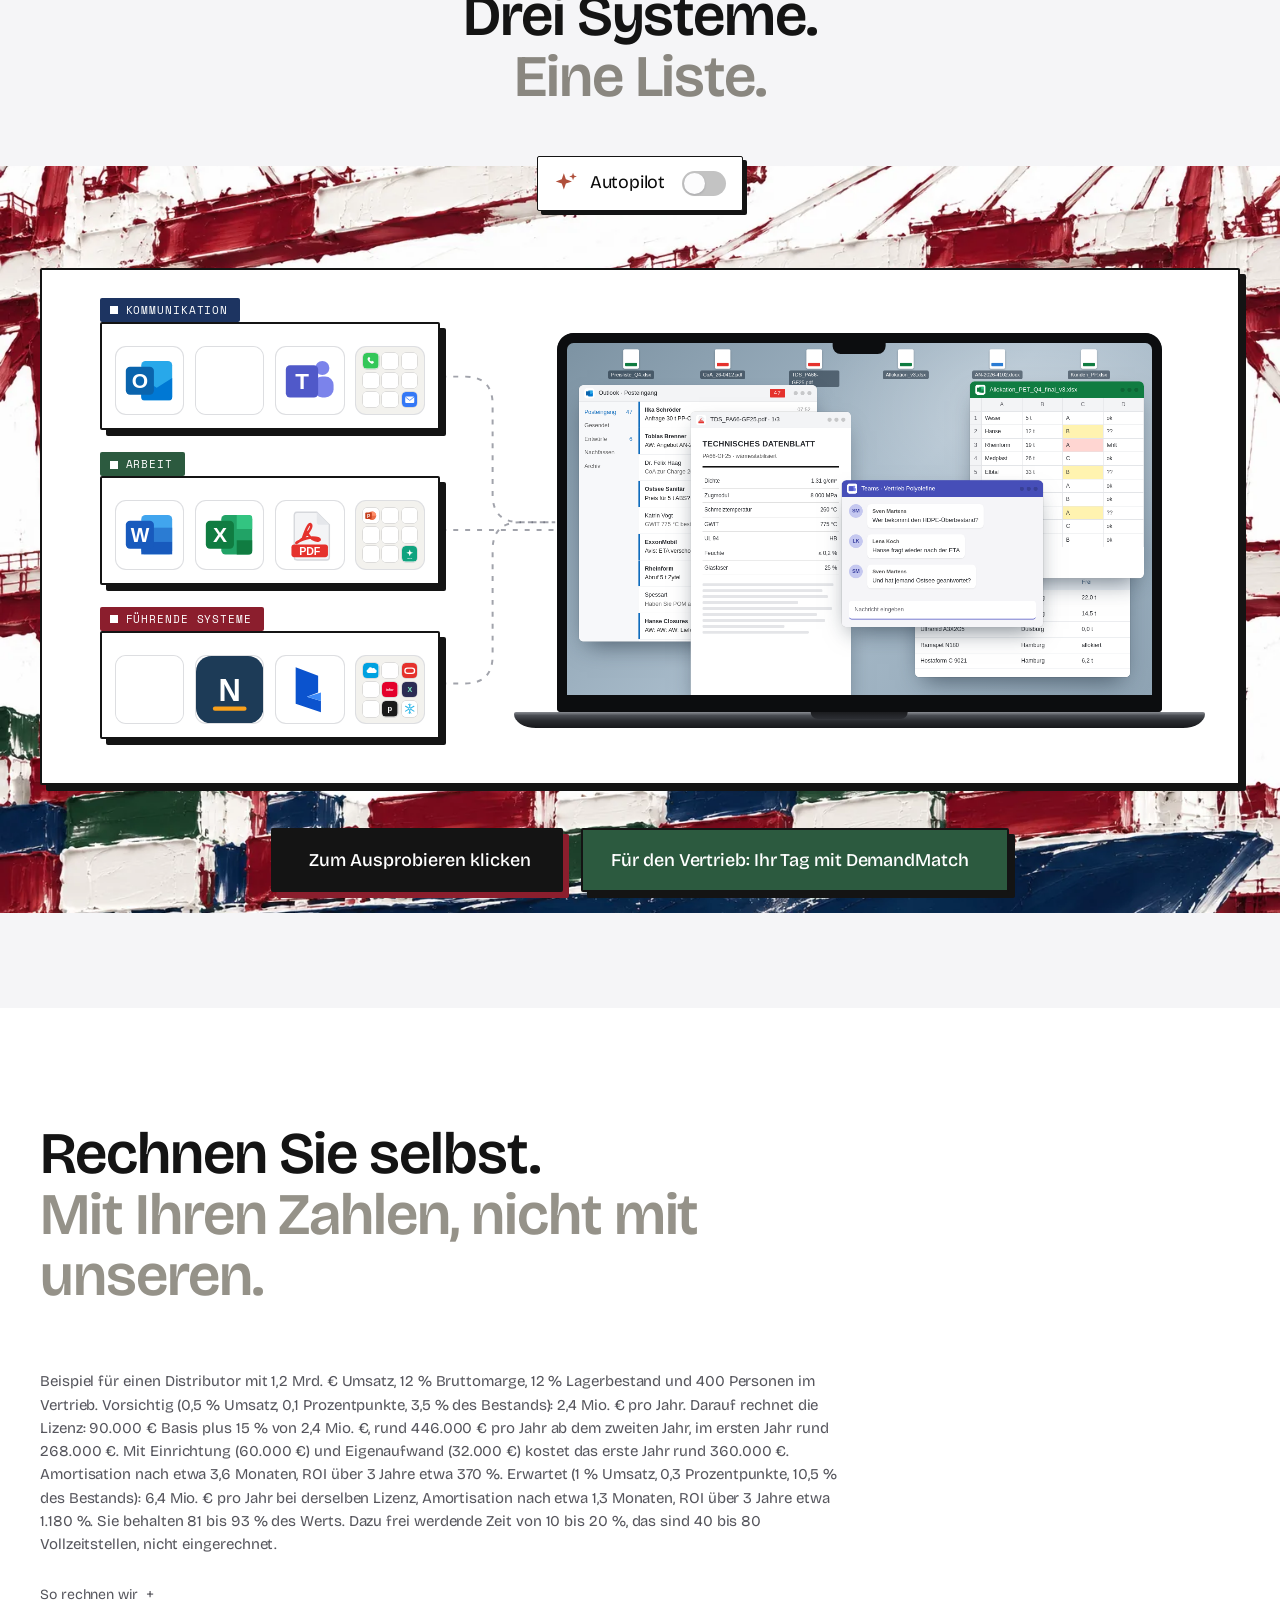
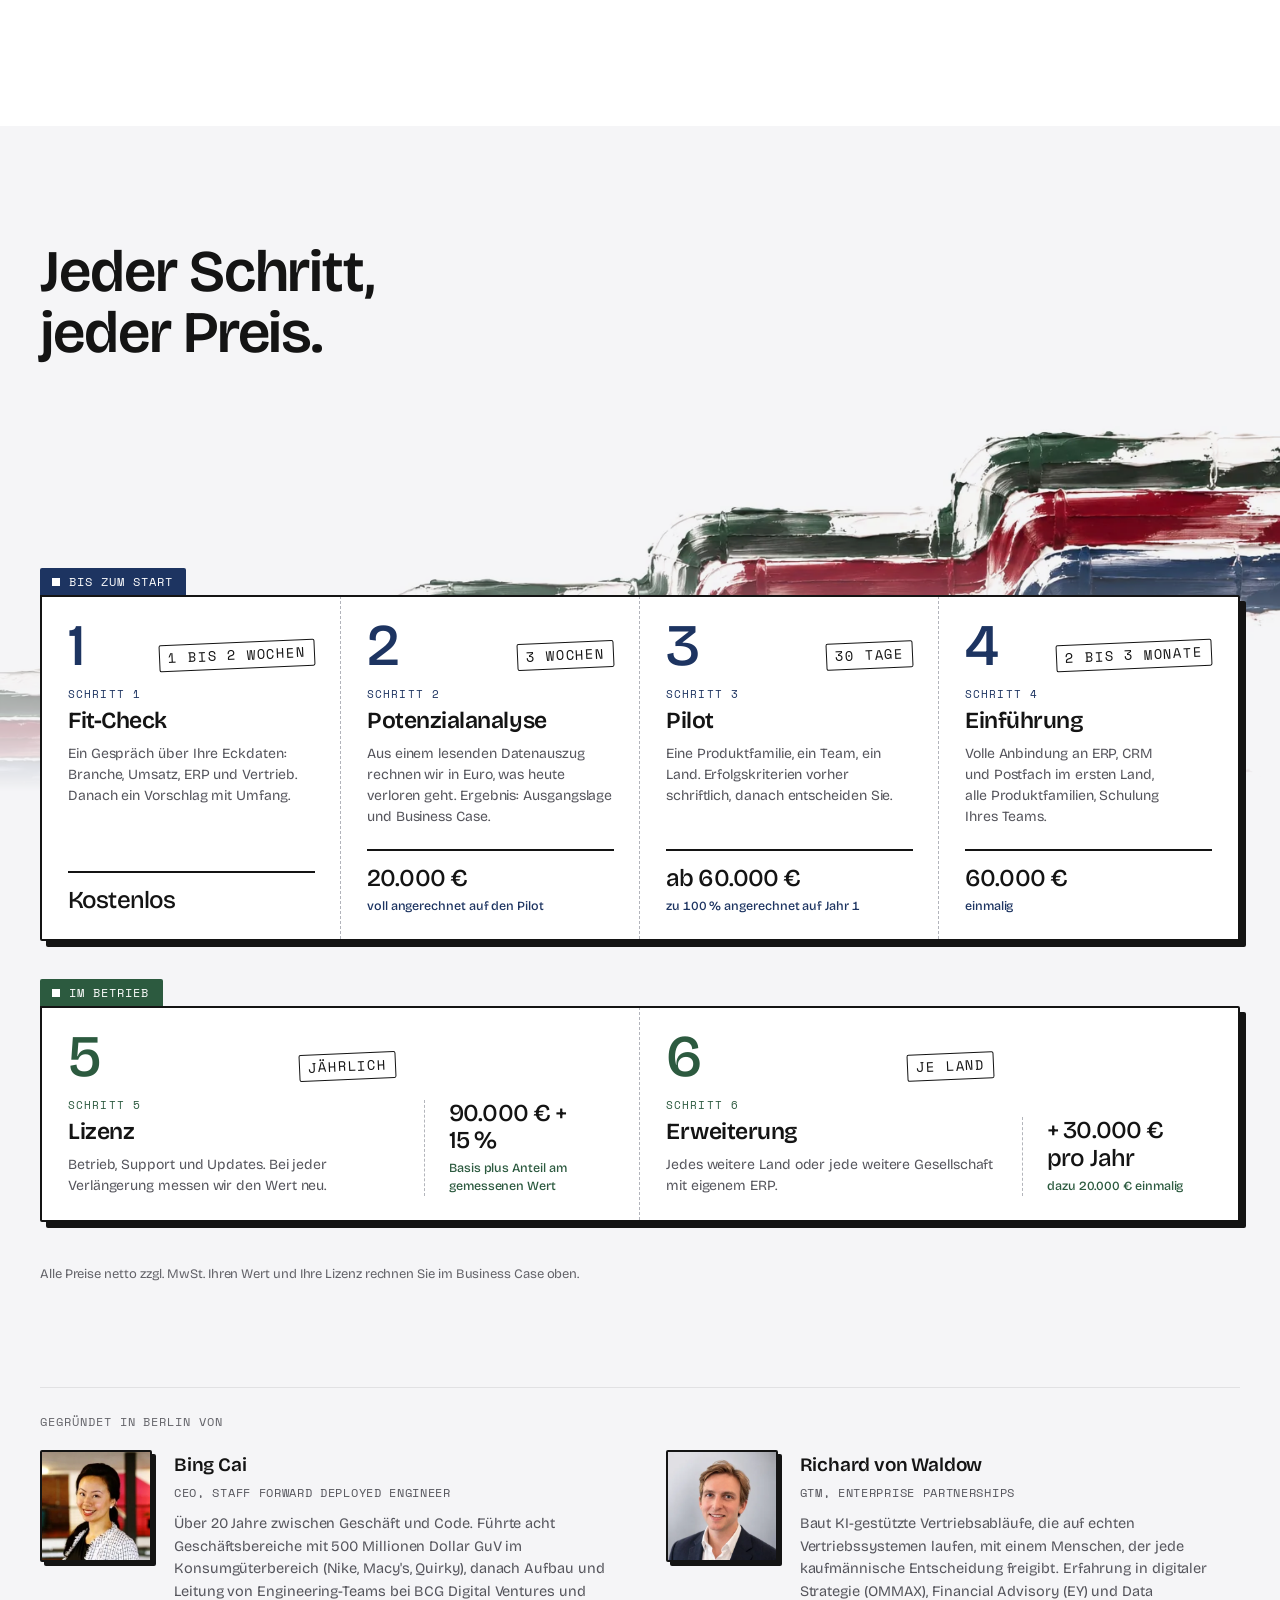
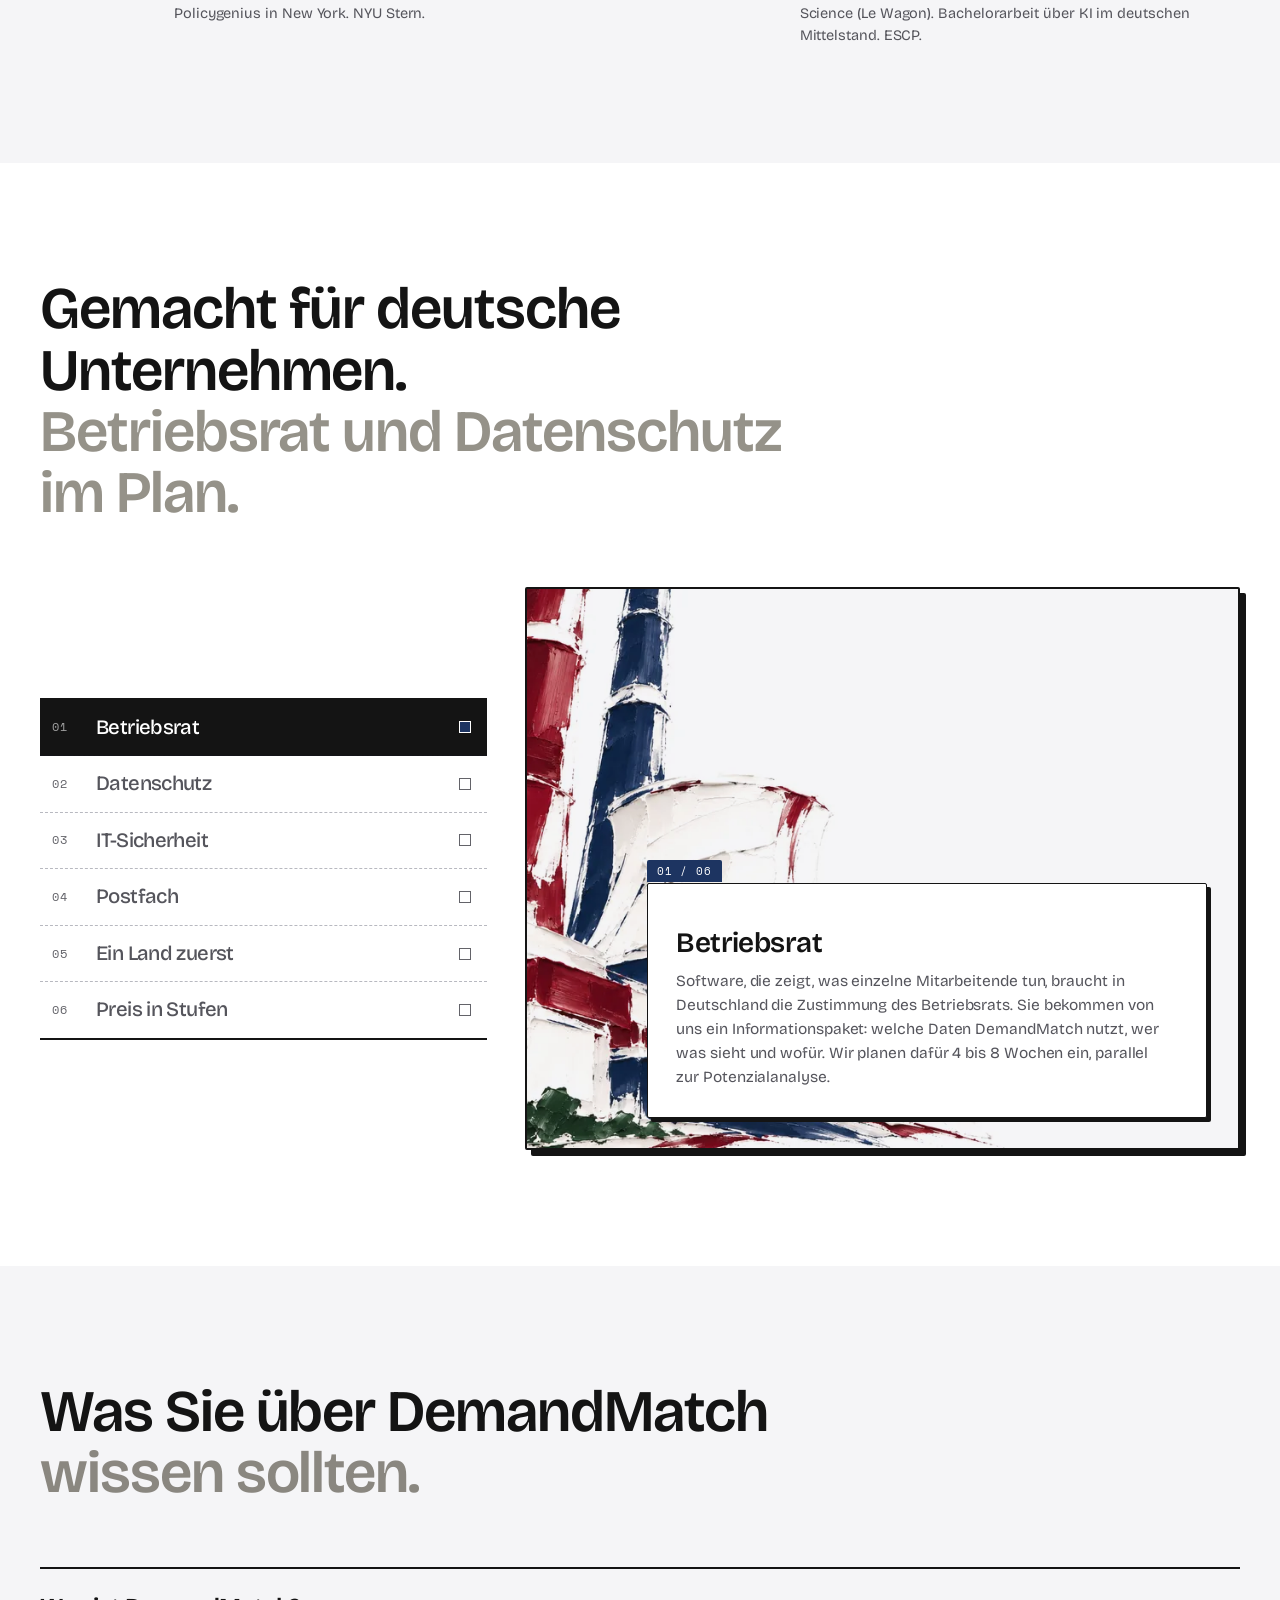
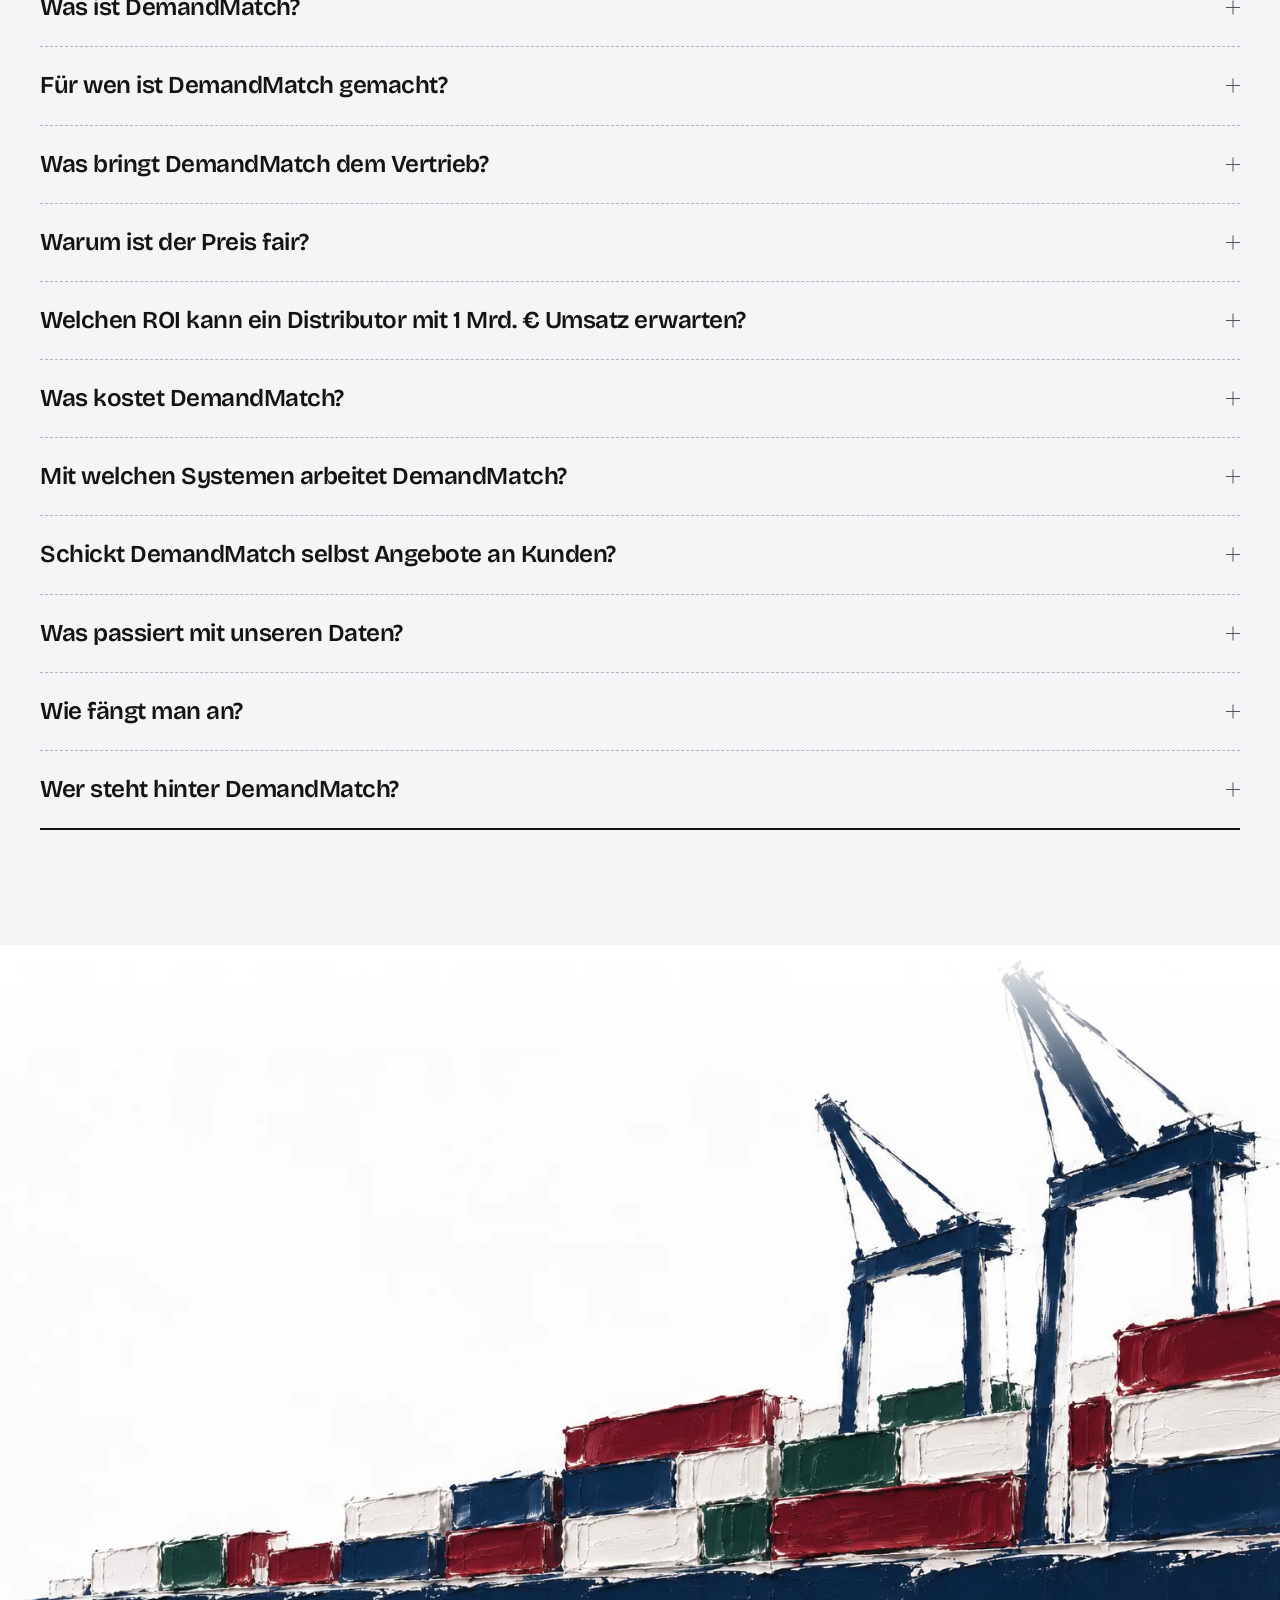
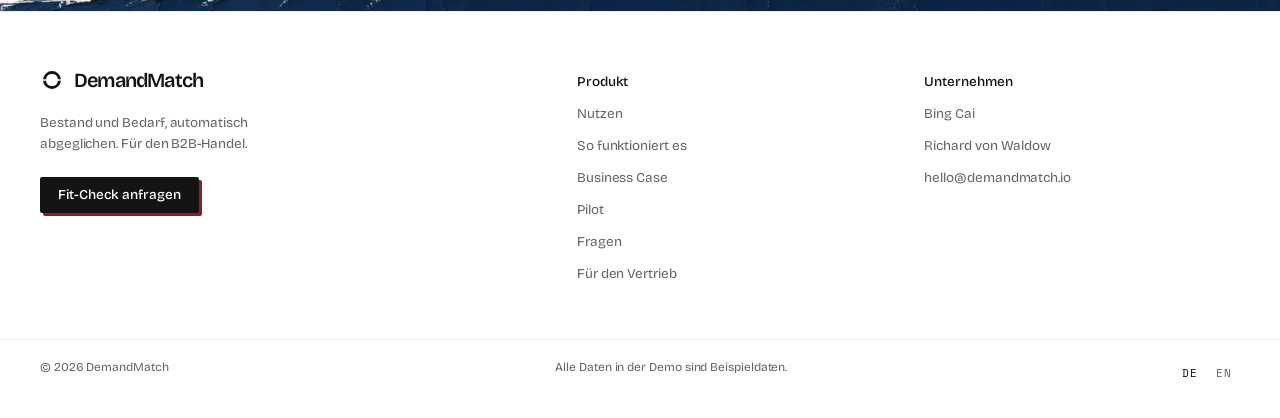
==== commit 778f5b83: "Intro video on phones: heading first, 4:5 frame" ====
--- a/index.html
+++ b/index.html
@@ -443,7 +443,7 @@
 <link rel="stylesheet" href="assets/css/mobile.css?v=3ee79860">
 <link rel="stylesheet" href="assets/css/rail.css?v=15b54042">
 <link rel="stylesheet" href="assets/css/hero.css?v=23153c5e">
-<link rel="stylesheet" href="assets/css/freight.css?v=6ef3eab2">
+<link rel="stylesheet" href="assets/css/freight.css?v=c5947ee2">
 </head>
 <body>
 <a class="skip" href="#main" data-t="skip">Zum Inhalt</a>
@@ -523,9 +523,9 @@
 
   <!-- INTRO: thirty seconds from the founders, the problem and the solution in their own words (intro.js), filmed in German
        and in English. Until the films exist the frame shows a poster with a "coming soon" stamp; set data-src (and data-vtt)
-       to put them in. {lang} becomes de or en, so each page plays its own language -->
+       to put them in. {lang} becomes de or en, so each page plays its own language; data-src-phone is the 4:5 cut for phones -->
   <section class="intro wrap" id="intro">
-    <div class="in-frame rv" data-src="" data-vtt="">
+    <div class="in-frame rv" data-src="" data-src-phone="" data-vtt="">
       <img class="in-poster" src="assets/art/hero-crane-1536.webp" srcset="assets/art/hero-crane-640.webp 640w, assets/art/hero-crane-1024.webp 1024w, assets/art/hero-crane-1536.webp 1536w" sizes="(max-width: 900px) 100vw, 60vw" alt="" loading="lazy" decoding="async">
       <span class="in-len">0:30</span>
       <button class="in-play" type="button" data-ta="in_play" aria-label="Video abspielen"><svg viewBox="0 0 24 24" aria-hidden="true"><path d="M7 4.5v15l12.5-7.5z" fill="currentColor"/></svg></button>
@@ -776,7 +776,7 @@
 <script>window.SHARED_BASE = 'assets/';</script>
 <script src="assets/js/site.js?v=24e3f46b"></script>
 <script src="assets/js/fitcheck.js?v=690865e3"></script>
-<script src="assets/js/intro.js?v=020dd6d5"></script><!-- the fit check request form behind every "Book a fit check" -->
+<script src="assets/js/intro.js?v=0d4777a8"></script><!-- the fit check request form behind every "Book a fit check" -->
 <script src="assets/app/engine.js?v=8505b732"></script>
 <script src="assets/app/sample.js?v=45050d6c"></script>
 <script src="assets/app/gantt.js?v=104f4347"></script>
--- a/assets/css/freight.css
+++ b/assets/css/freight.css
@@ -459,3 +459,13 @@
 html .in-who img + img { margin-left: -8px; }
 html .in-who span { margin-left: 14px; }
 @media (max-width: 900px) { html .intro { grid-template-columns: 1fr; } html .in-play { left: 66%; } }
+/* phones: the heading first, then the film in 4:5 (faces stay large), then the two faces and the fit check */
+@media (max-width: 720px) {
+  html .intro { gap: 0; }
+  html .in-copy { display: contents; }
+  html .in-tag { order: 1; } html .in-copy .h2 { order: 2; } html .in-p { order: 3; margin-bottom: 26px; }
+  html .in-frame { order: 4; aspect-ratio: 4 / 5; }
+  html .in-poster { object-position: 18% 50%; }
+  html .in-play { left: 70%; top: 30%; }
+  html .in-who { order: 5; margin-top: 30px; } html .intro > .in-copy > .btn, html .in-copy .btn { order: 6; justify-self: start; }
+}
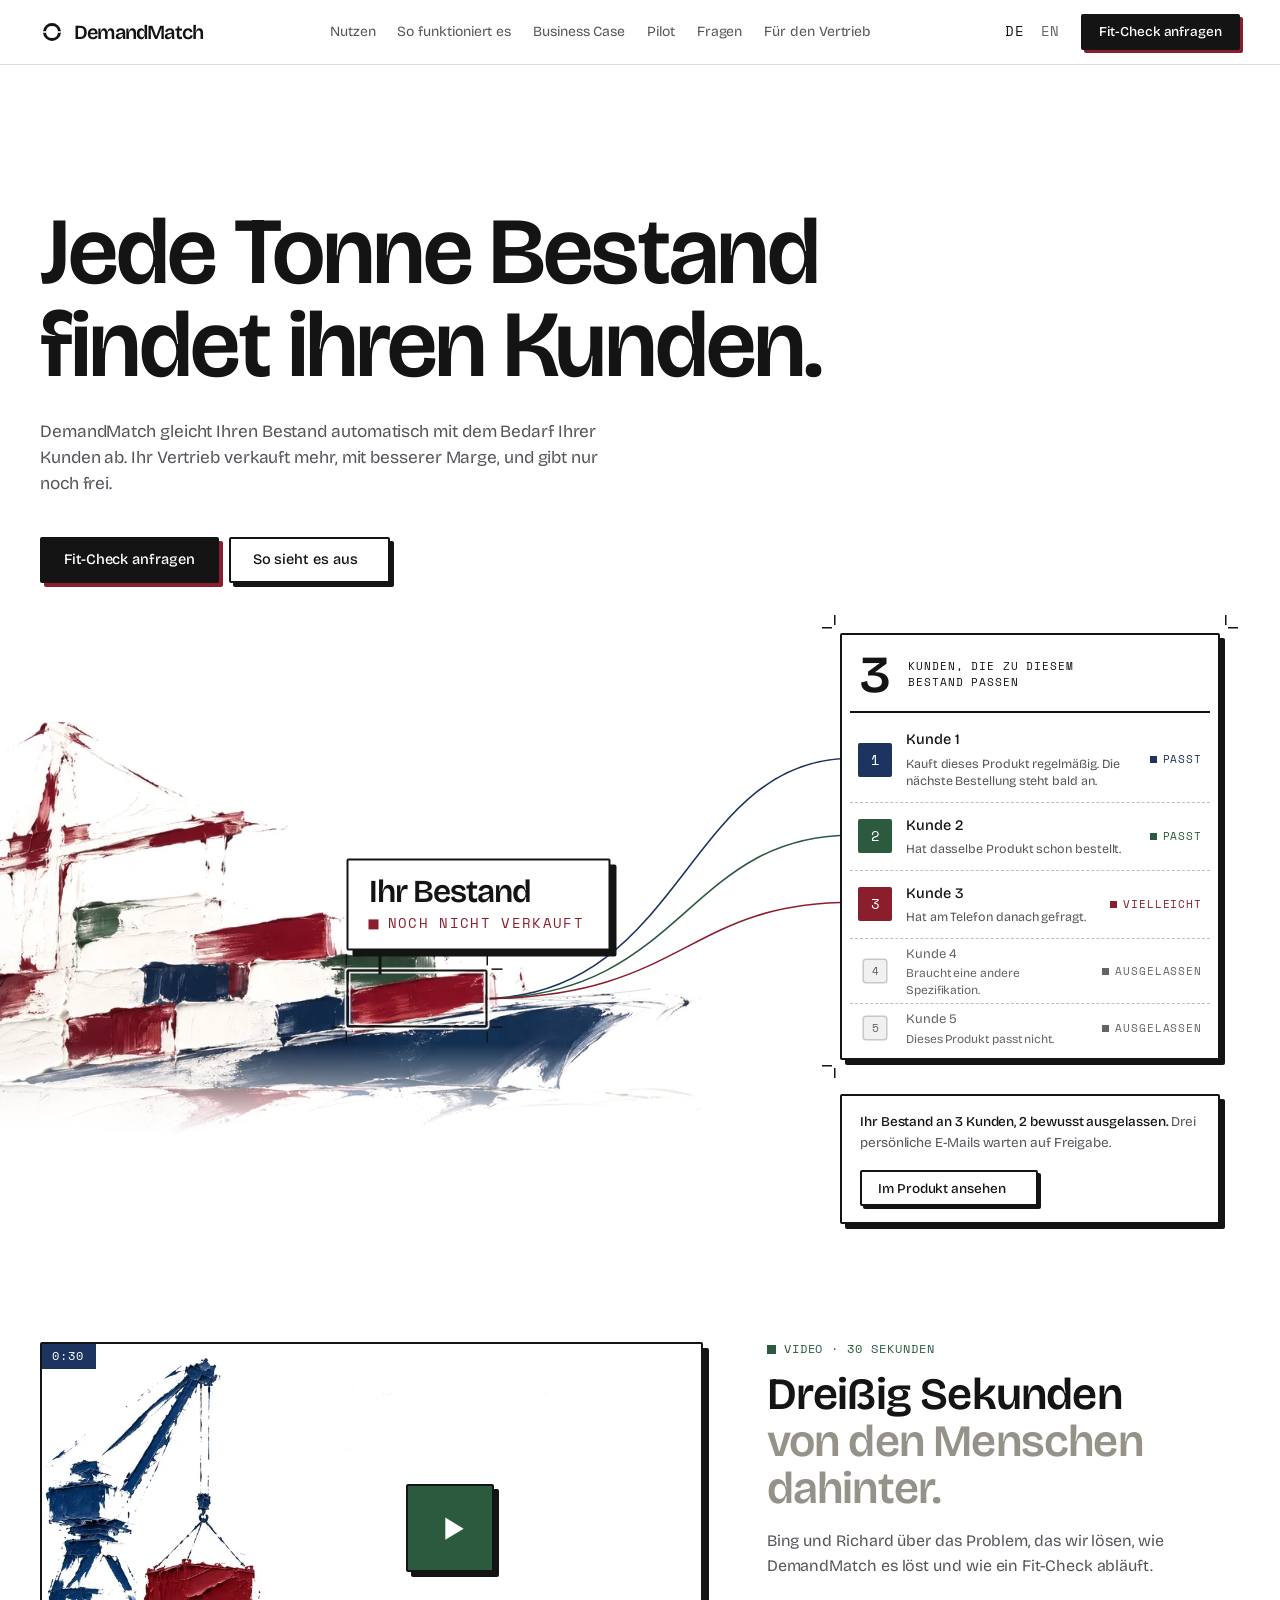
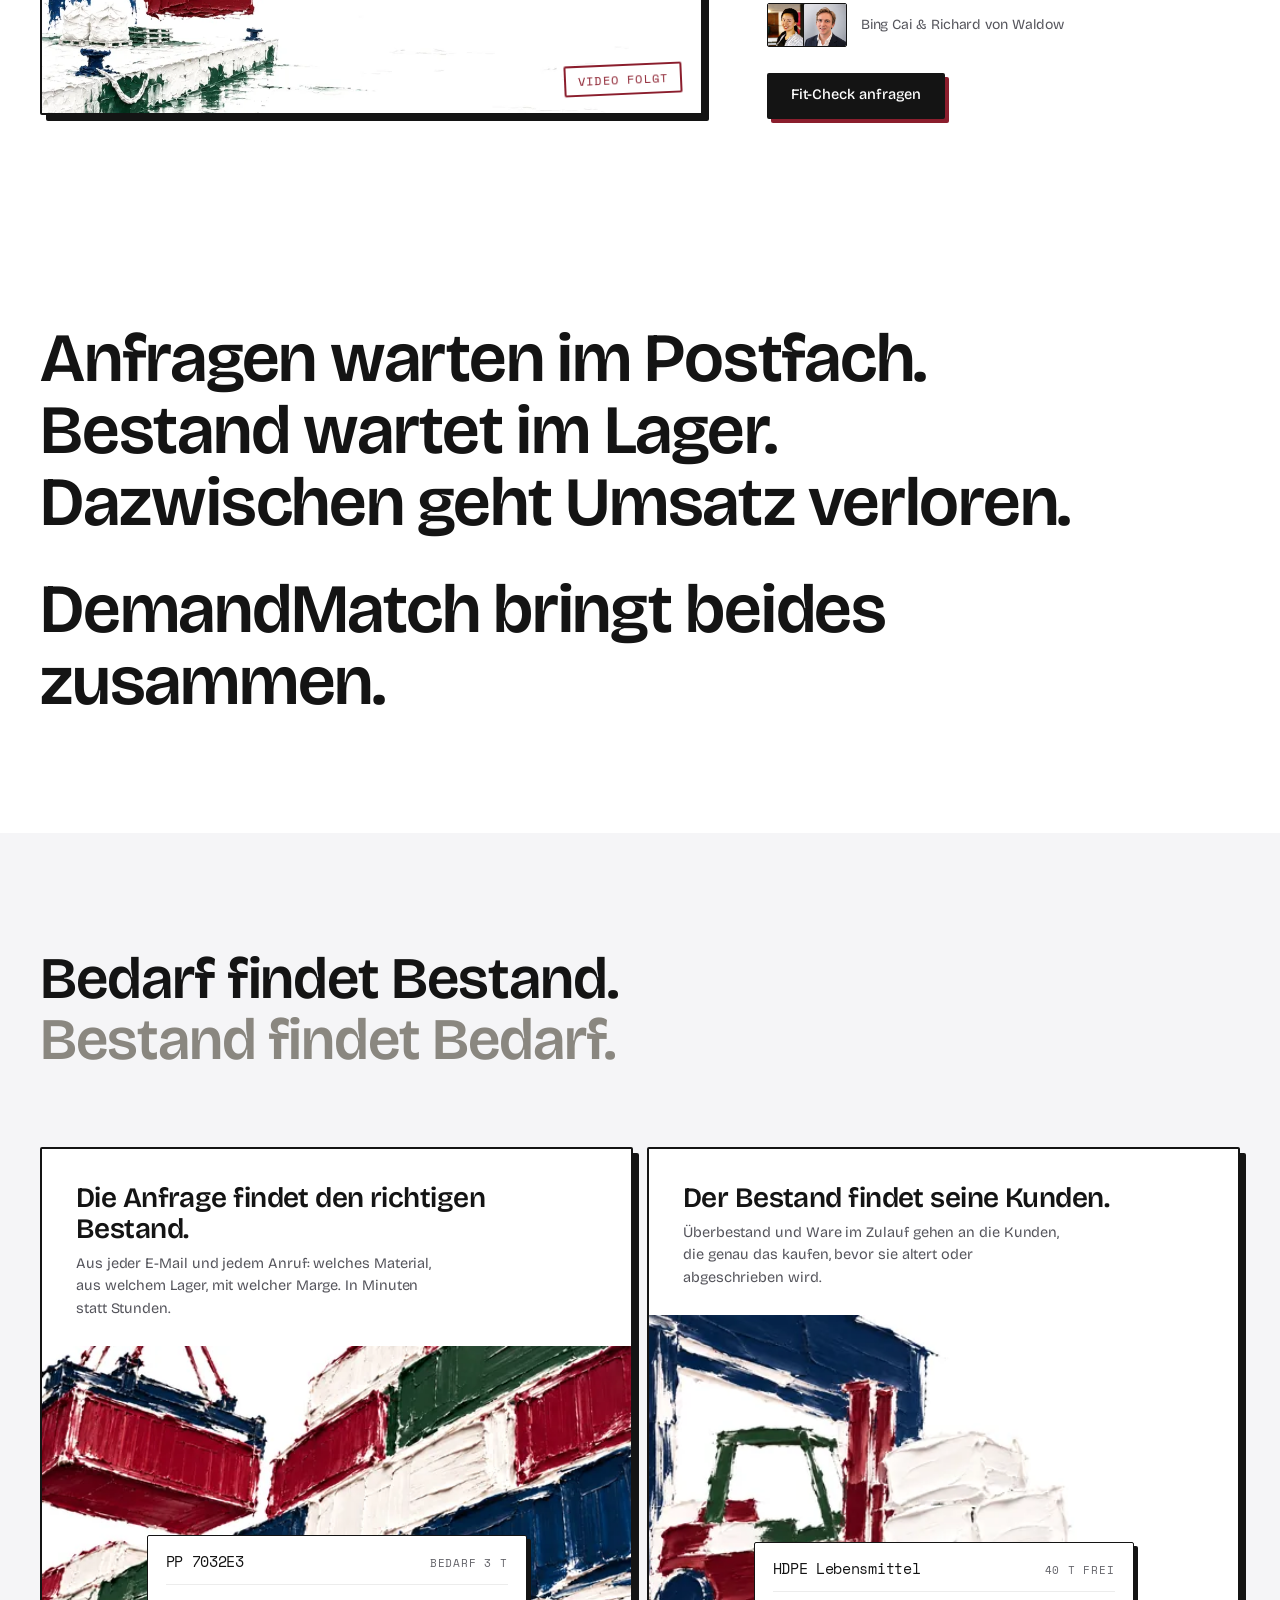
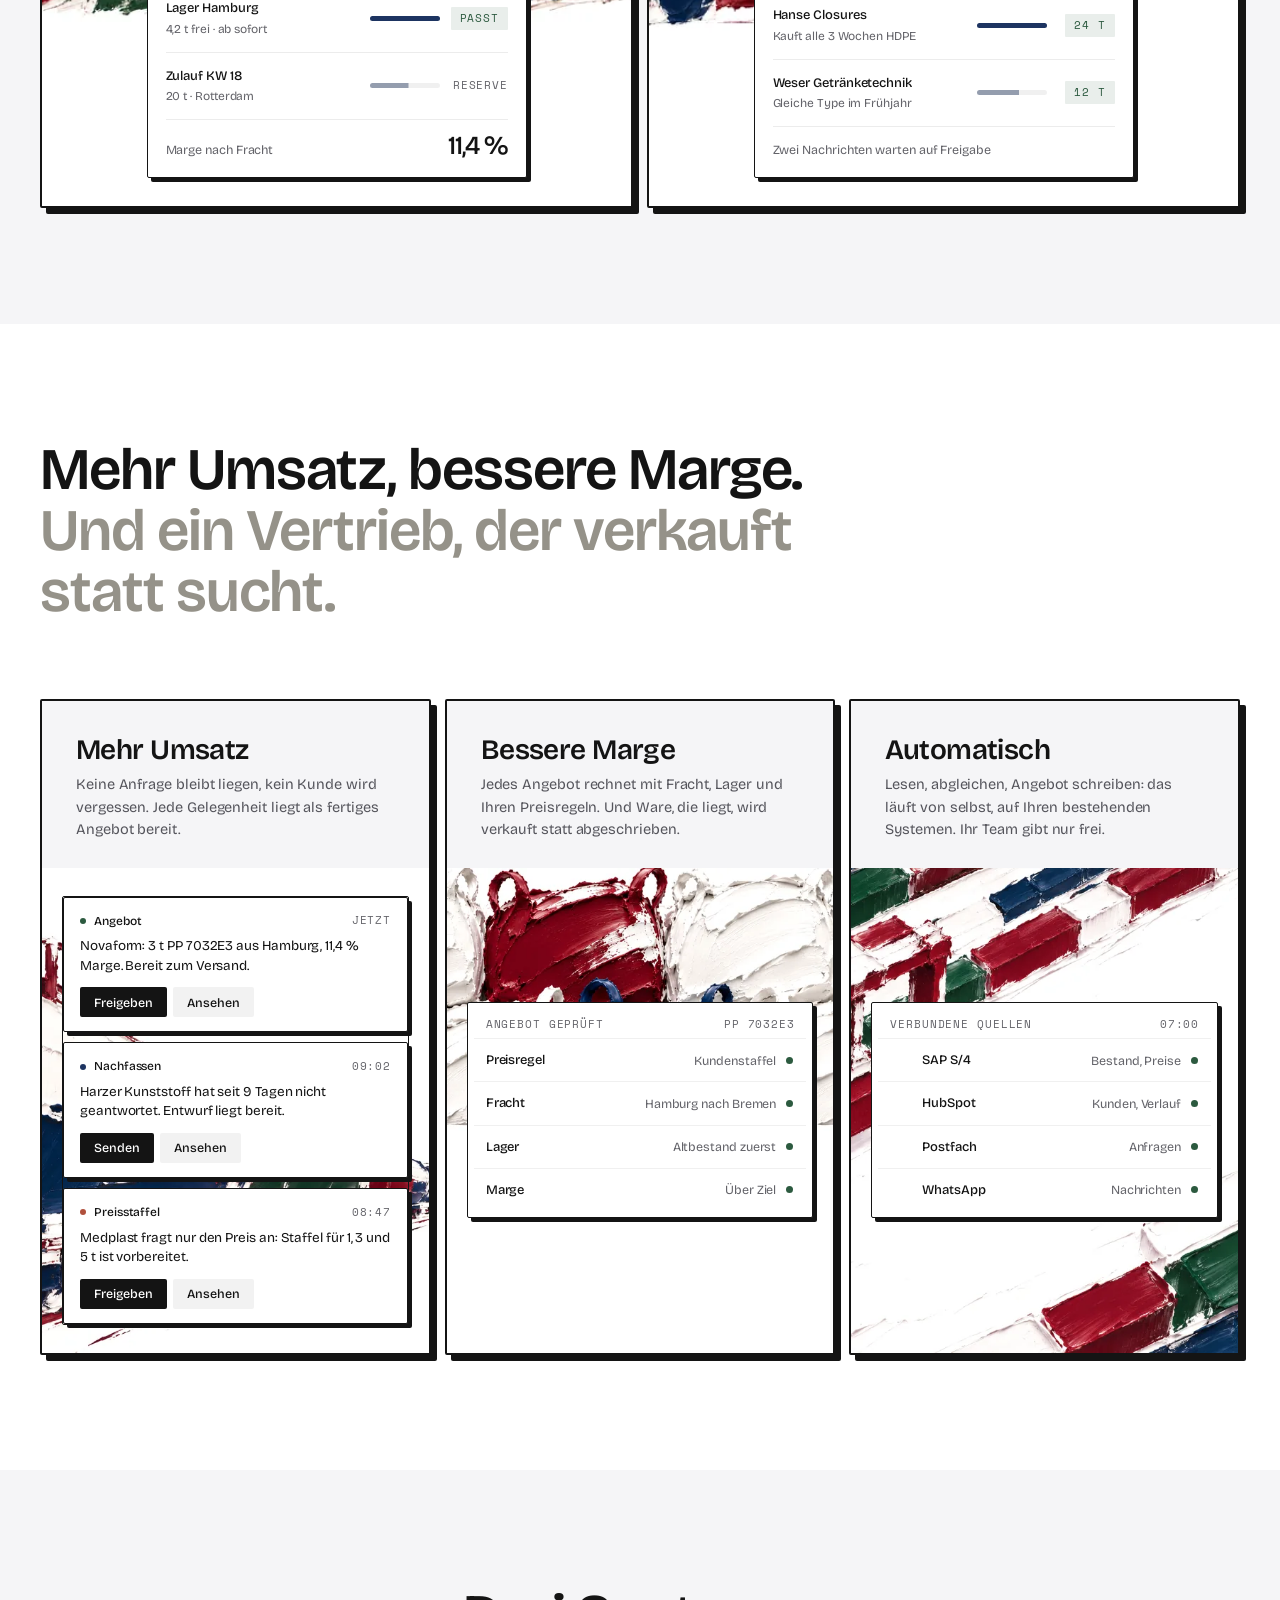
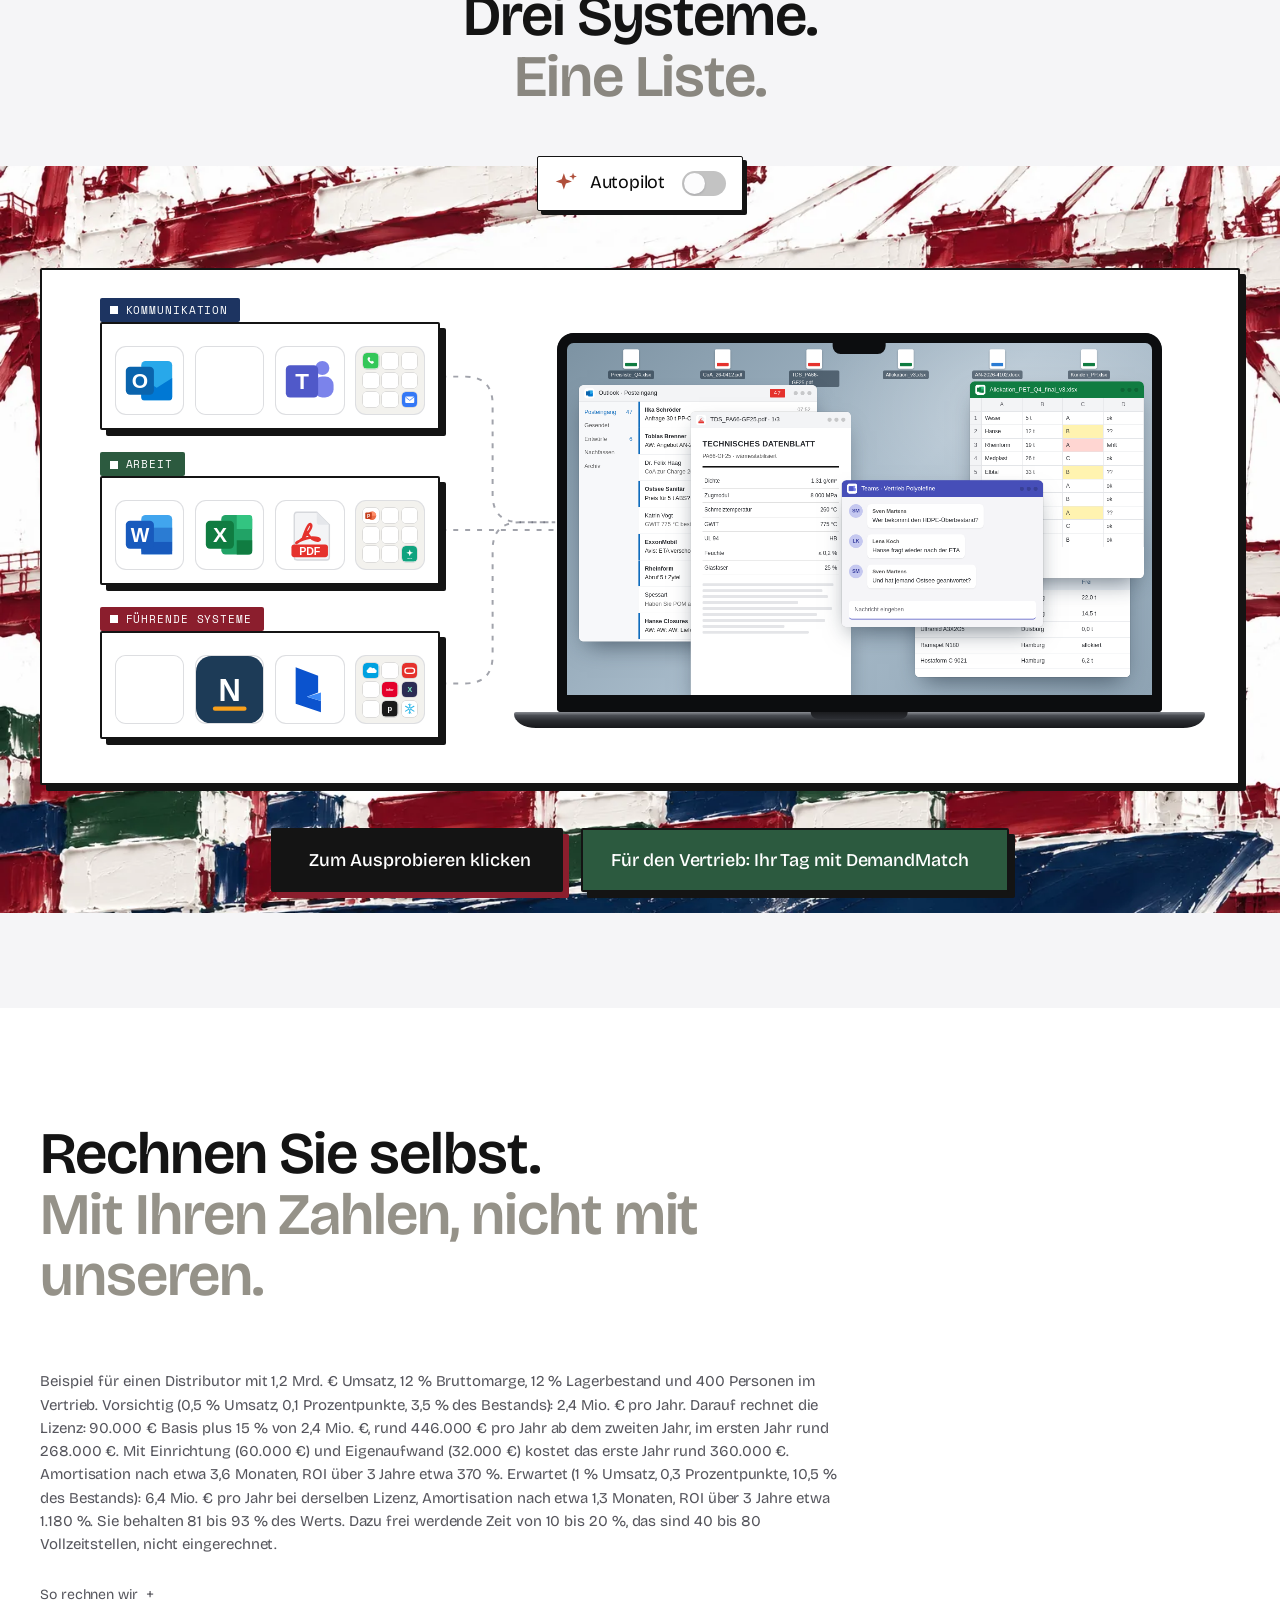
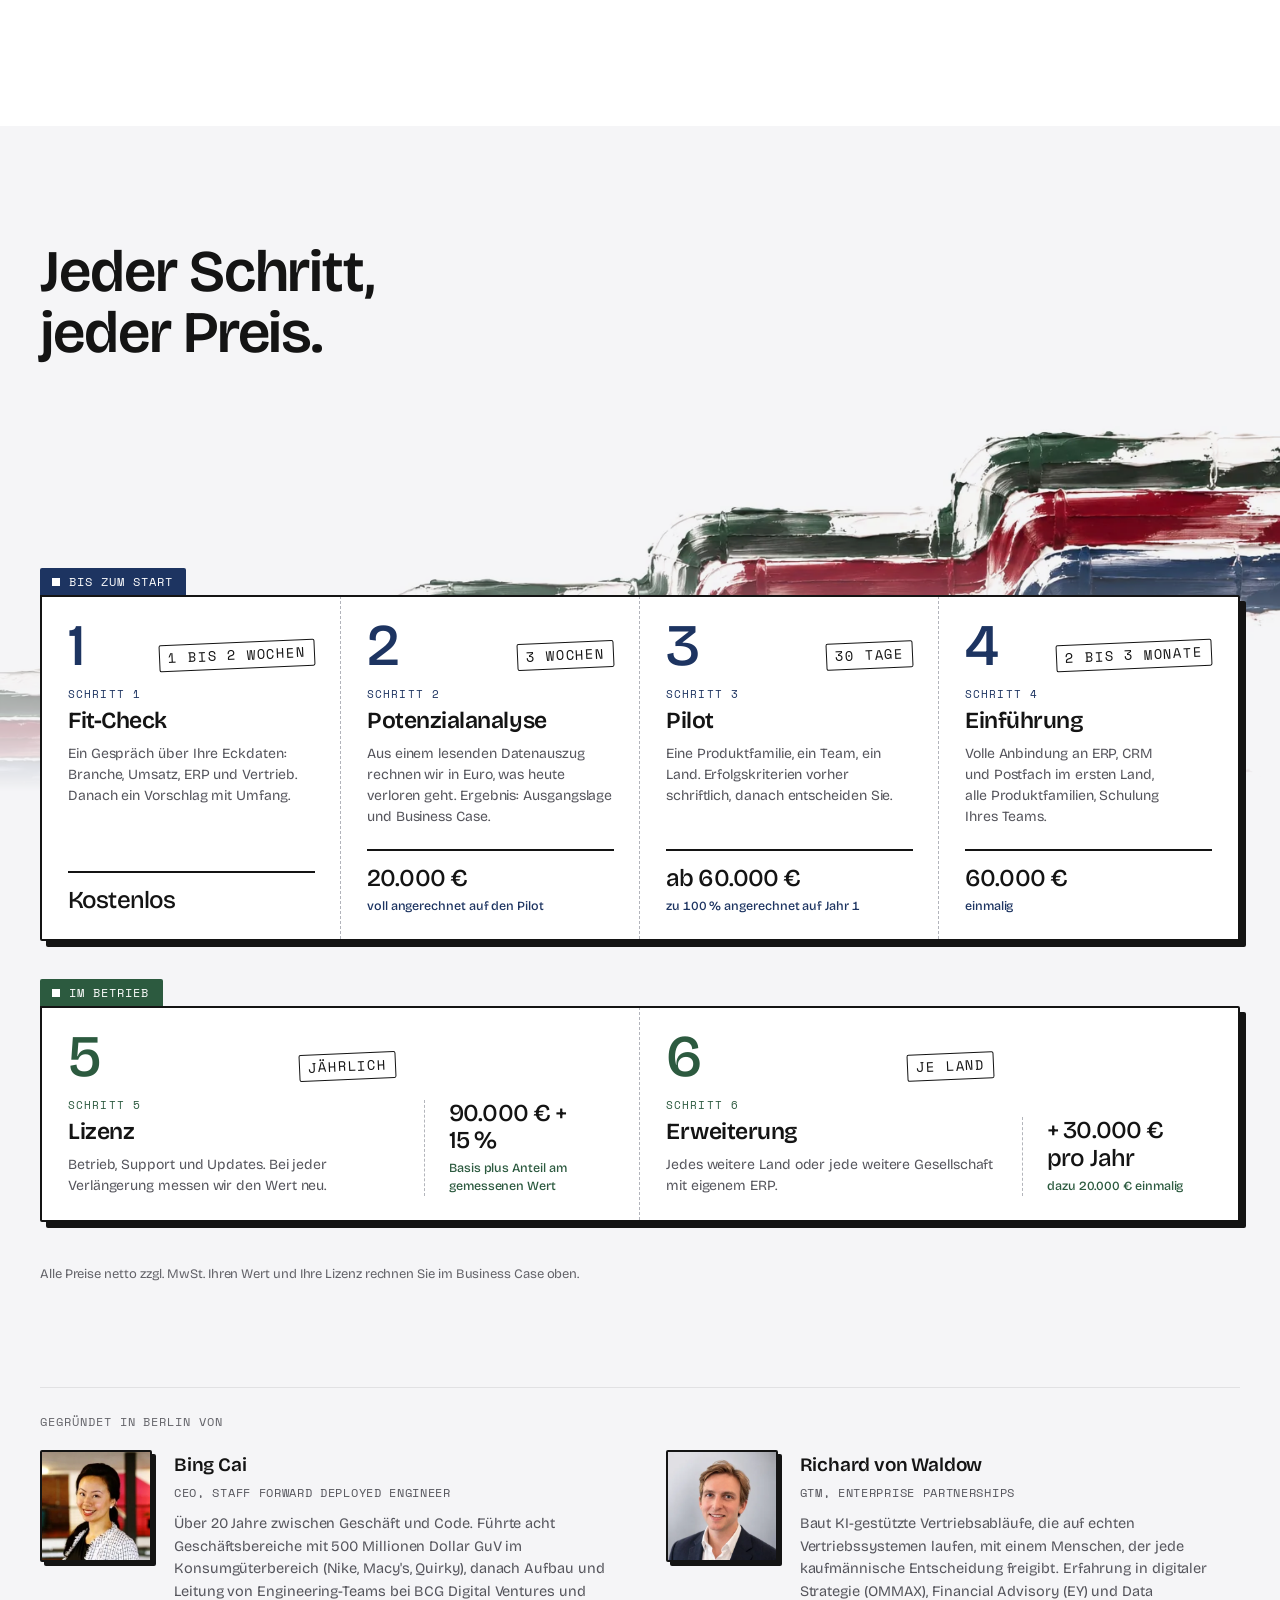
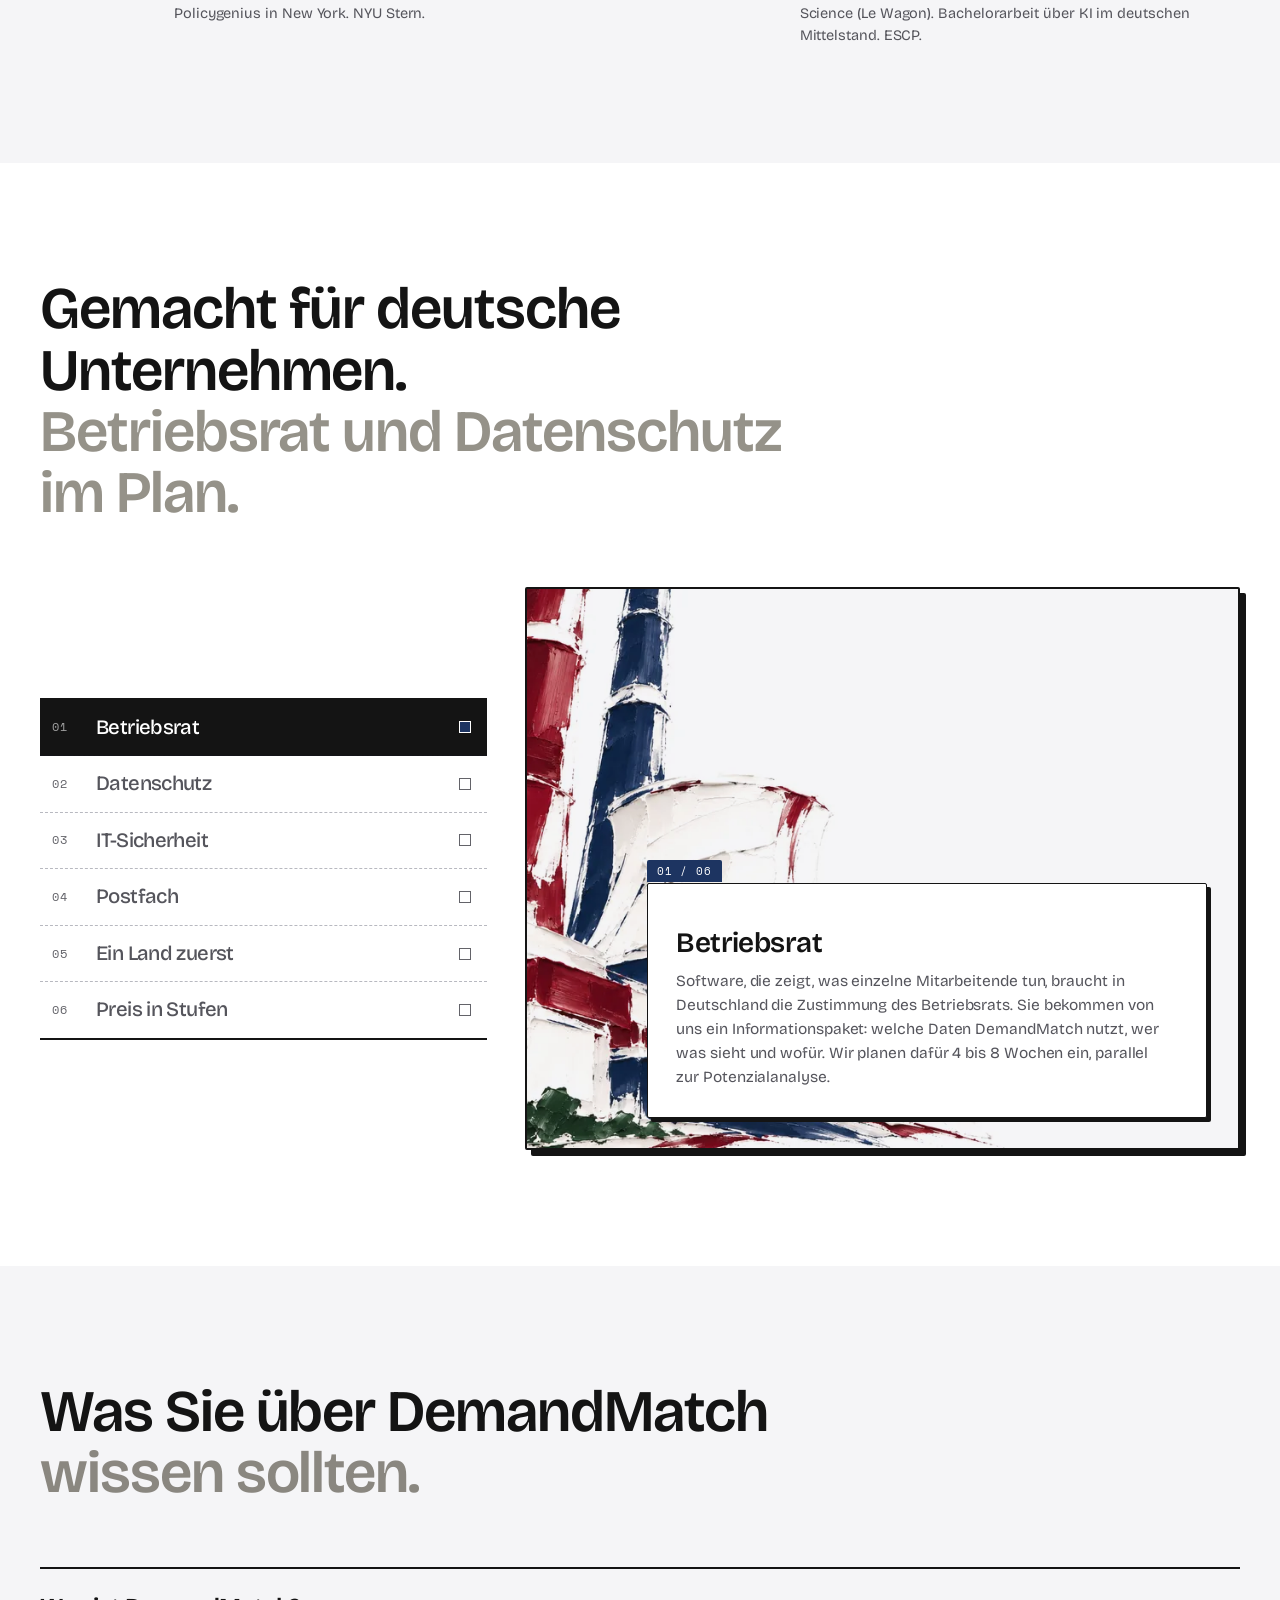
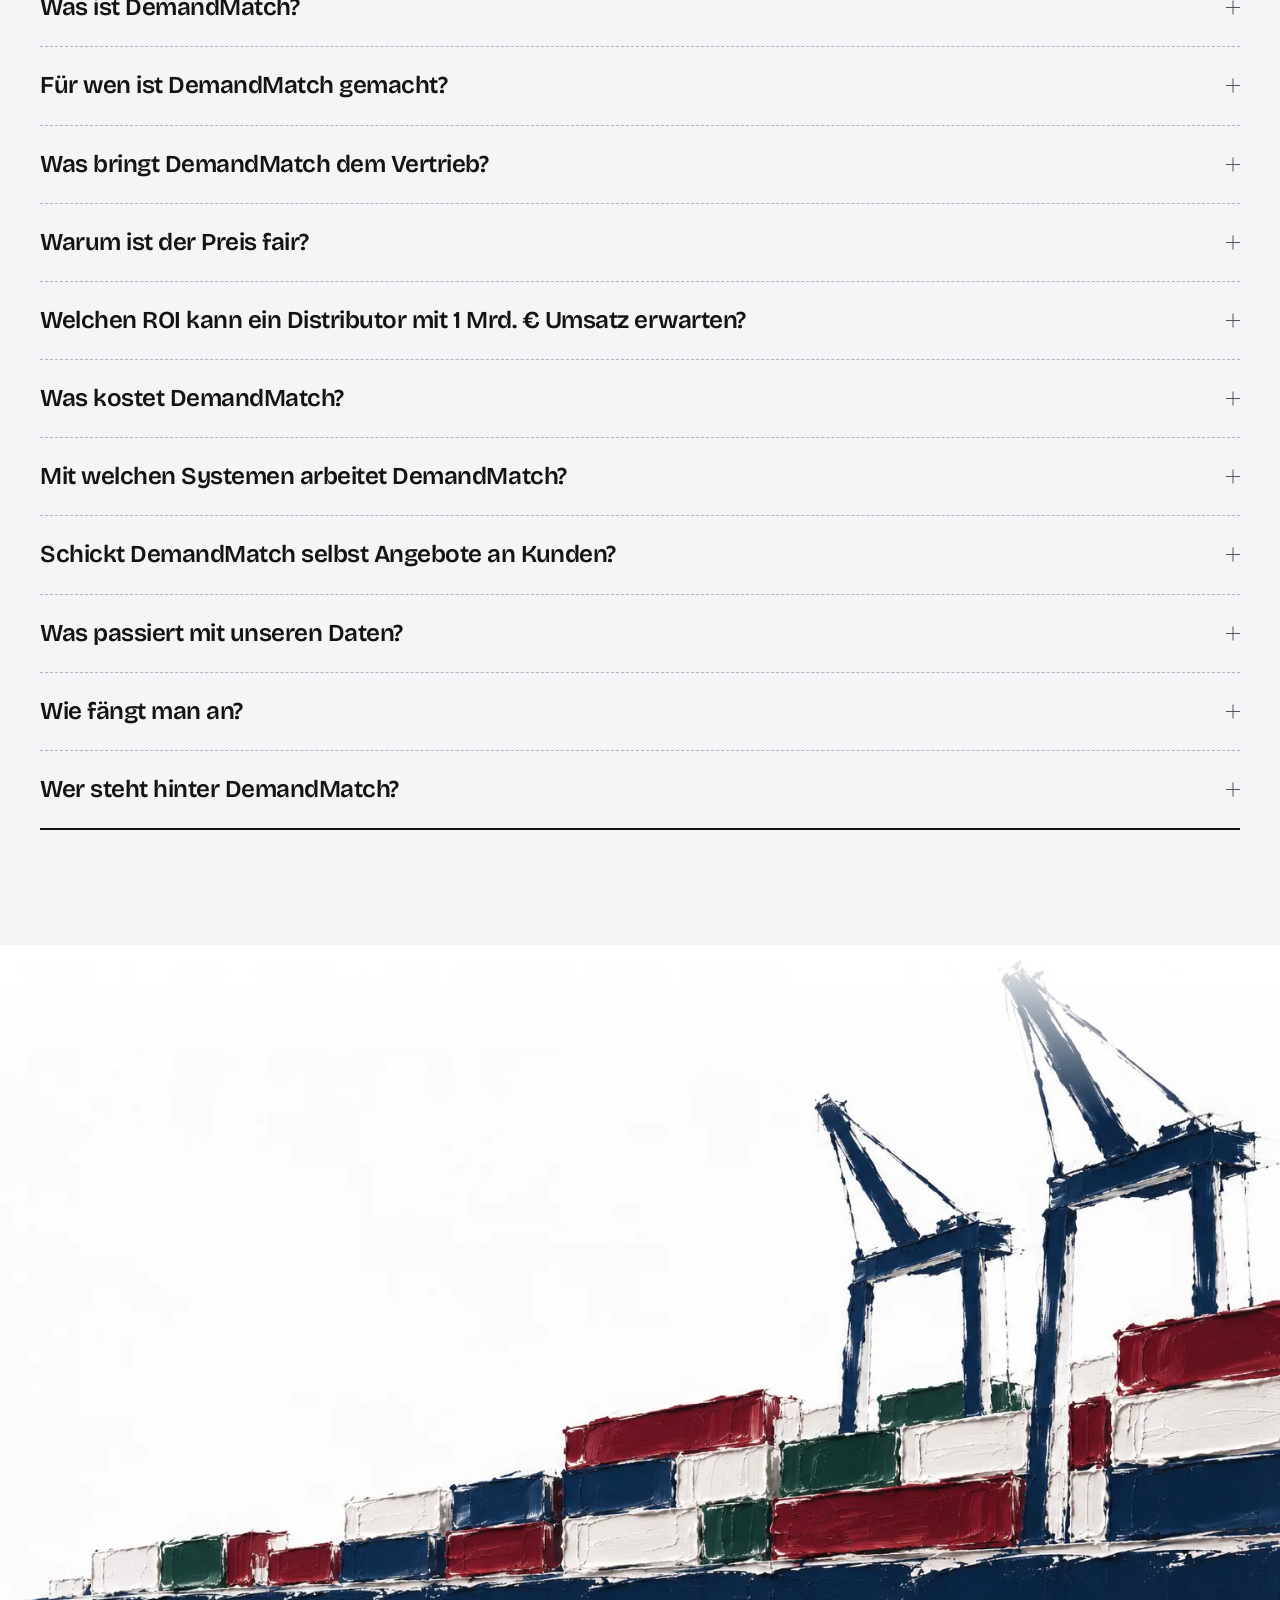
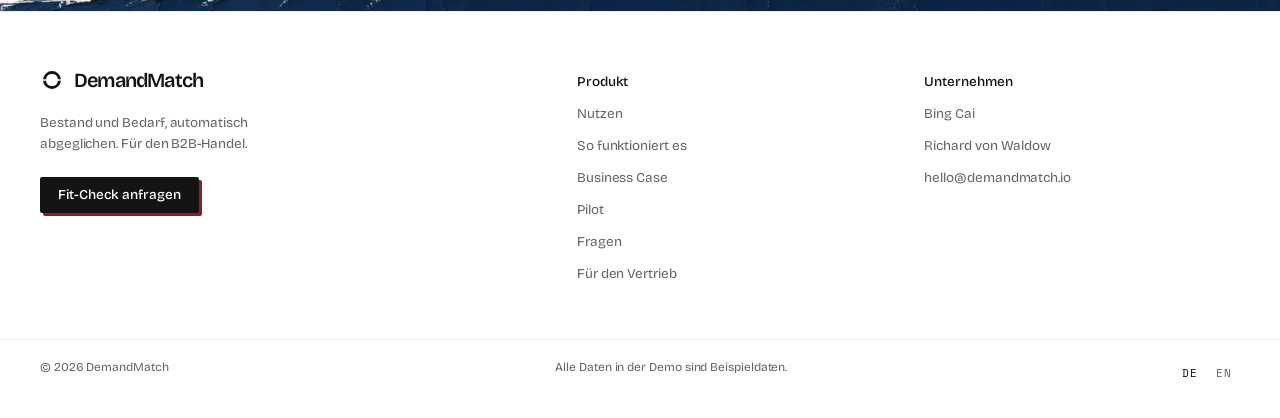
==== commit 5965cf95: "Fixed-size logo mark (iPhone Safari overlap); goods flow in the hero on phones" ====
--- a/index.html
+++ b/index.html
@@ -442,8 +442,8 @@
 <link rel="stylesheet" href="assets/css/type.css?v=6b0c6624">
 <link rel="stylesheet" href="assets/css/mobile.css?v=3ee79860">
 <link rel="stylesheet" href="assets/css/rail.css?v=15b54042">
-<link rel="stylesheet" href="assets/css/hero.css?v=23153c5e">
-<link rel="stylesheet" href="assets/css/freight.css?v=c5947ee2">
+<link rel="stylesheet" href="assets/css/hero.css?v=a4ba2f4d">
+<link rel="stylesheet" href="assets/css/freight.css?v=5594a2a9">
 </head>
 <body>
 <a class="skip" href="#main" data-t="skip">Zum Inhalt</a>
@@ -784,7 +784,7 @@
 <script src="assets/app/app.js?v=376f35ef"></script>
 <script src="assets/js/systems.js?v=2f642521"></script>
 <script src="assets/js/stage.js?v=b3b2c2bd"></script>
-<script src="assets/js/surplus.js?v=589f2db9"></script>
+<script src="assets/js/surplus.js?v=af5e2a4e"></script>
 <script src="assets/js/pricing.js?v=b378a930"></script><!-- the price config the business case uses -->
 <script src="assets/js/roi.js?v=f3f25c38"></script>
 <script src="assets/js/monet.js?v=ccdce081"></script>
--- a/assets/css/hero.css
+++ b/assets/css/hero.css
@@ -187,3 +187,11 @@
   .sail .sp-label span { gap: 9px; font-size: 13.5px; letter-spacing: .1em; }
   .sail .sp-label span::before { width: 10px; height: 10px; }
 }
+
+/* phones: the goods flow too. The lines drop from the container into the card and run down its left edge to each
+   customer's tile (surplus.js drawNarrow); small containers ride them, a little slower than on desktop */
+@media (max-width: 1000px) {
+  html .sail .sp-flow { display: block; z-index: 2; }
+  html .sail .sp-flow .ln { stroke-width: 1.4; }
+  html .sail .sp-flow .pel.box { animation-duration: 3800ms; }
+}
--- a/assets/css/freight.css
+++ b/assets/css/freight.css
@@ -469,3 +469,9 @@
   html .in-play { left: 70%; top: 30%; }
   html .in-who { order: 5; margin-top: 30px; } html .intro > .in-copy > .btn, html .in-copy .btn { order: 6; justify-self: start; }
 }
+
+/* the logo mark is a fixed square that never shrinks: with only a height, iPhone Safari sometimes laid it out at zero
+   width and the word slid over it */
+html .brand-mark { flex: none; width: 24px; height: 24px; }
+html .brand-mark svg { display: block; width: 24px; height: 24px; }
+html .brand-word { flex: none; white-space: nowrap; }
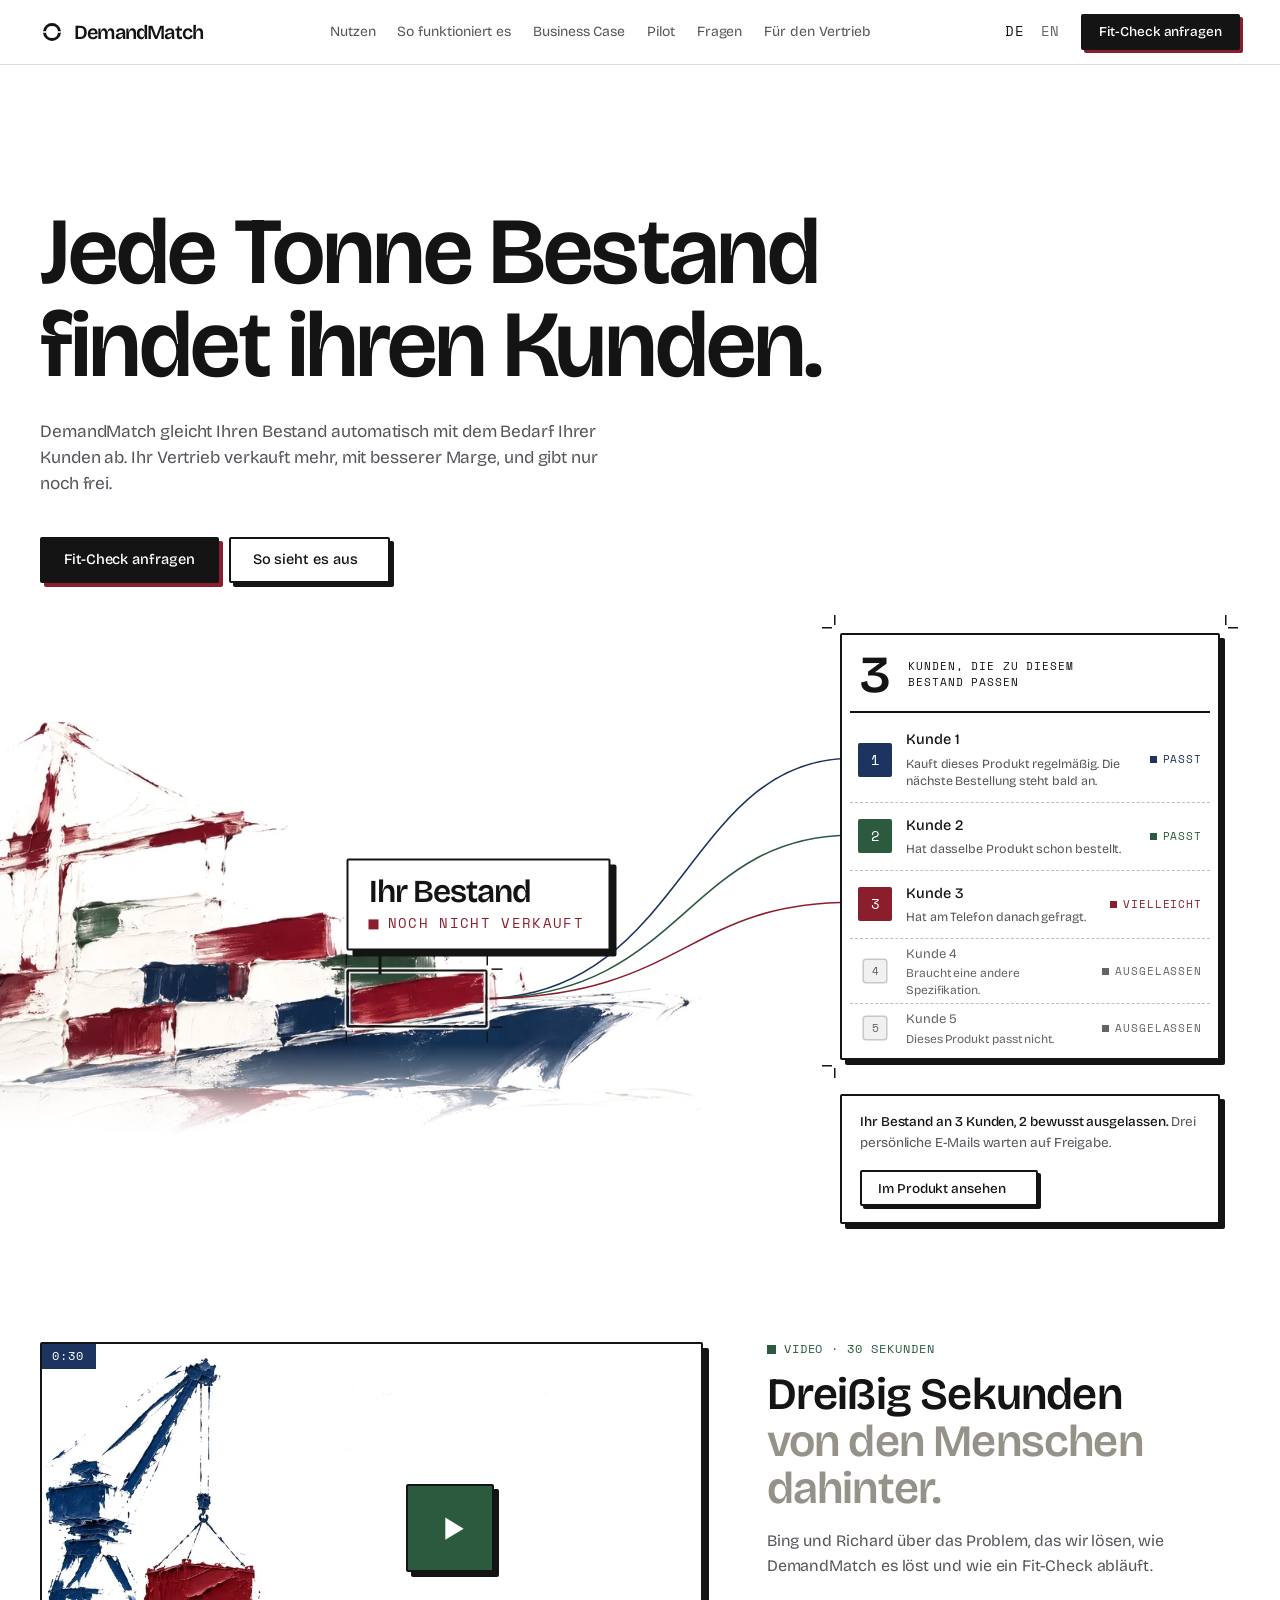
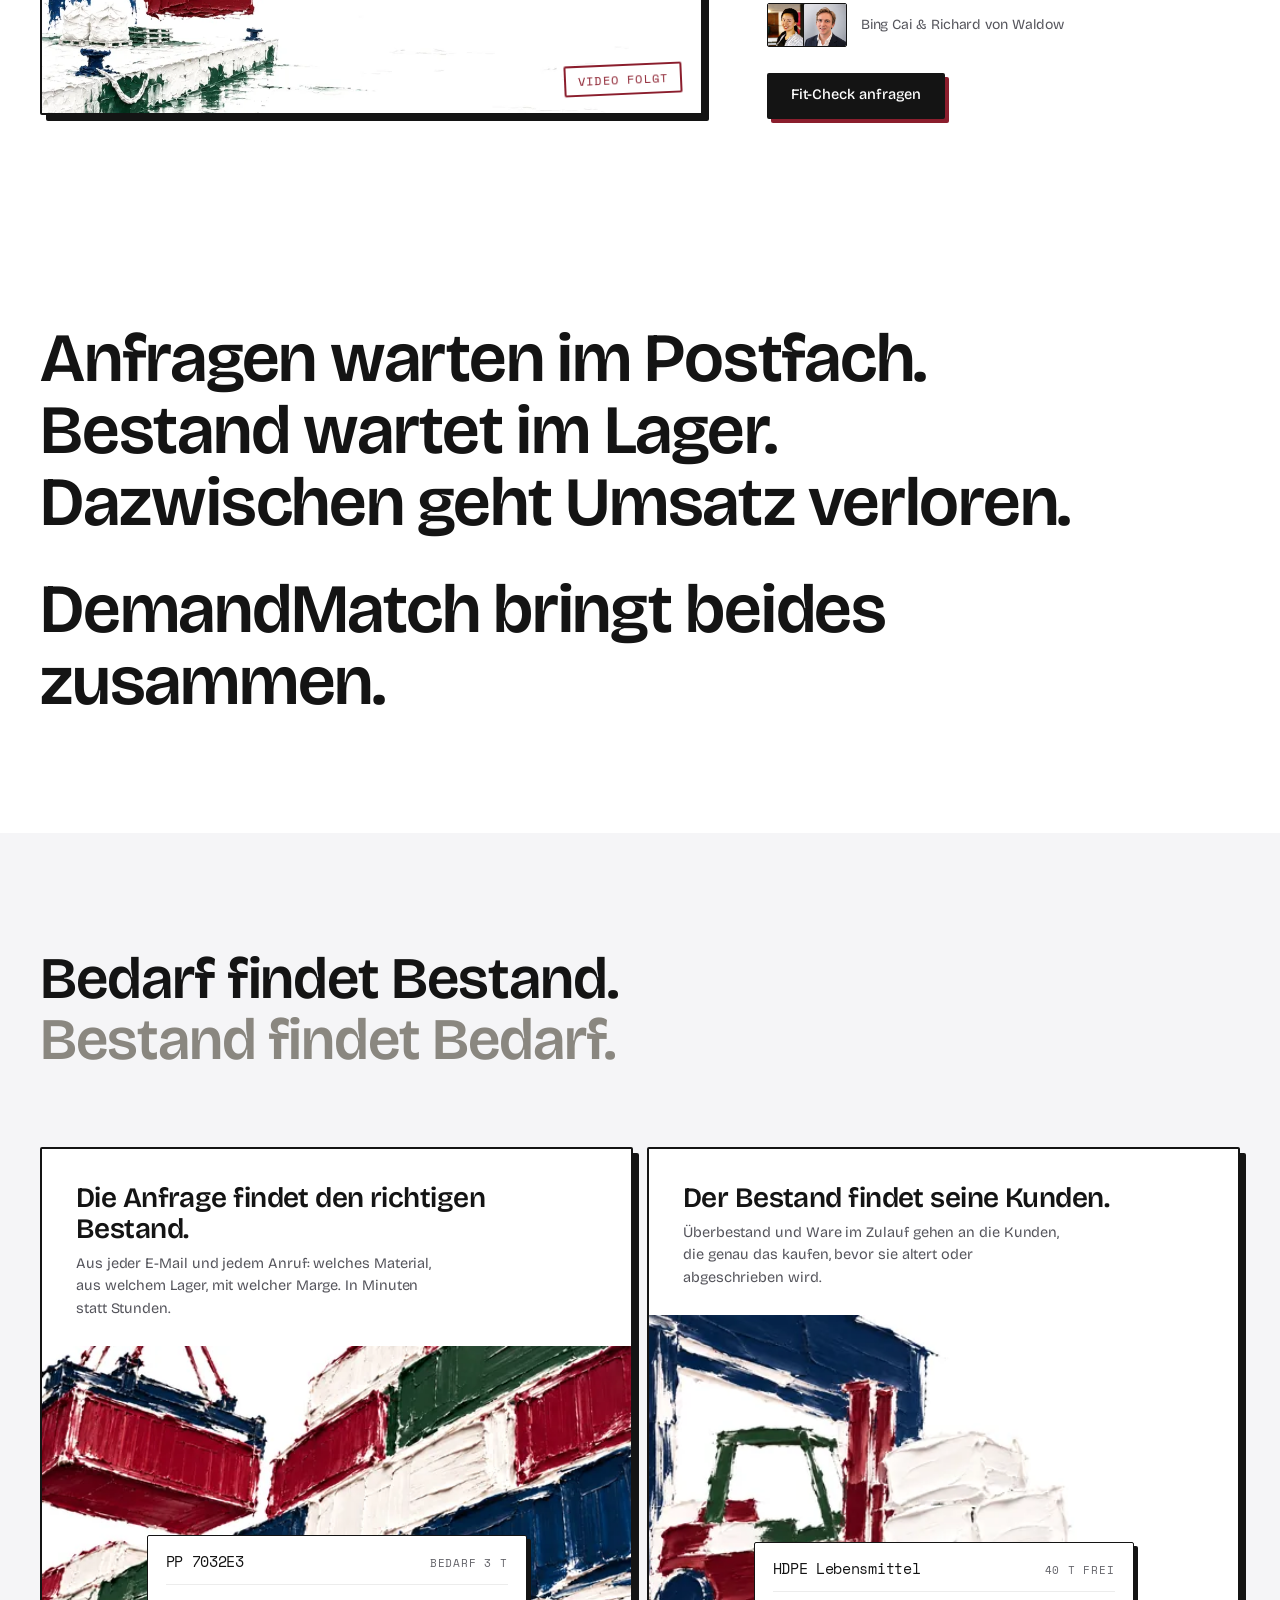
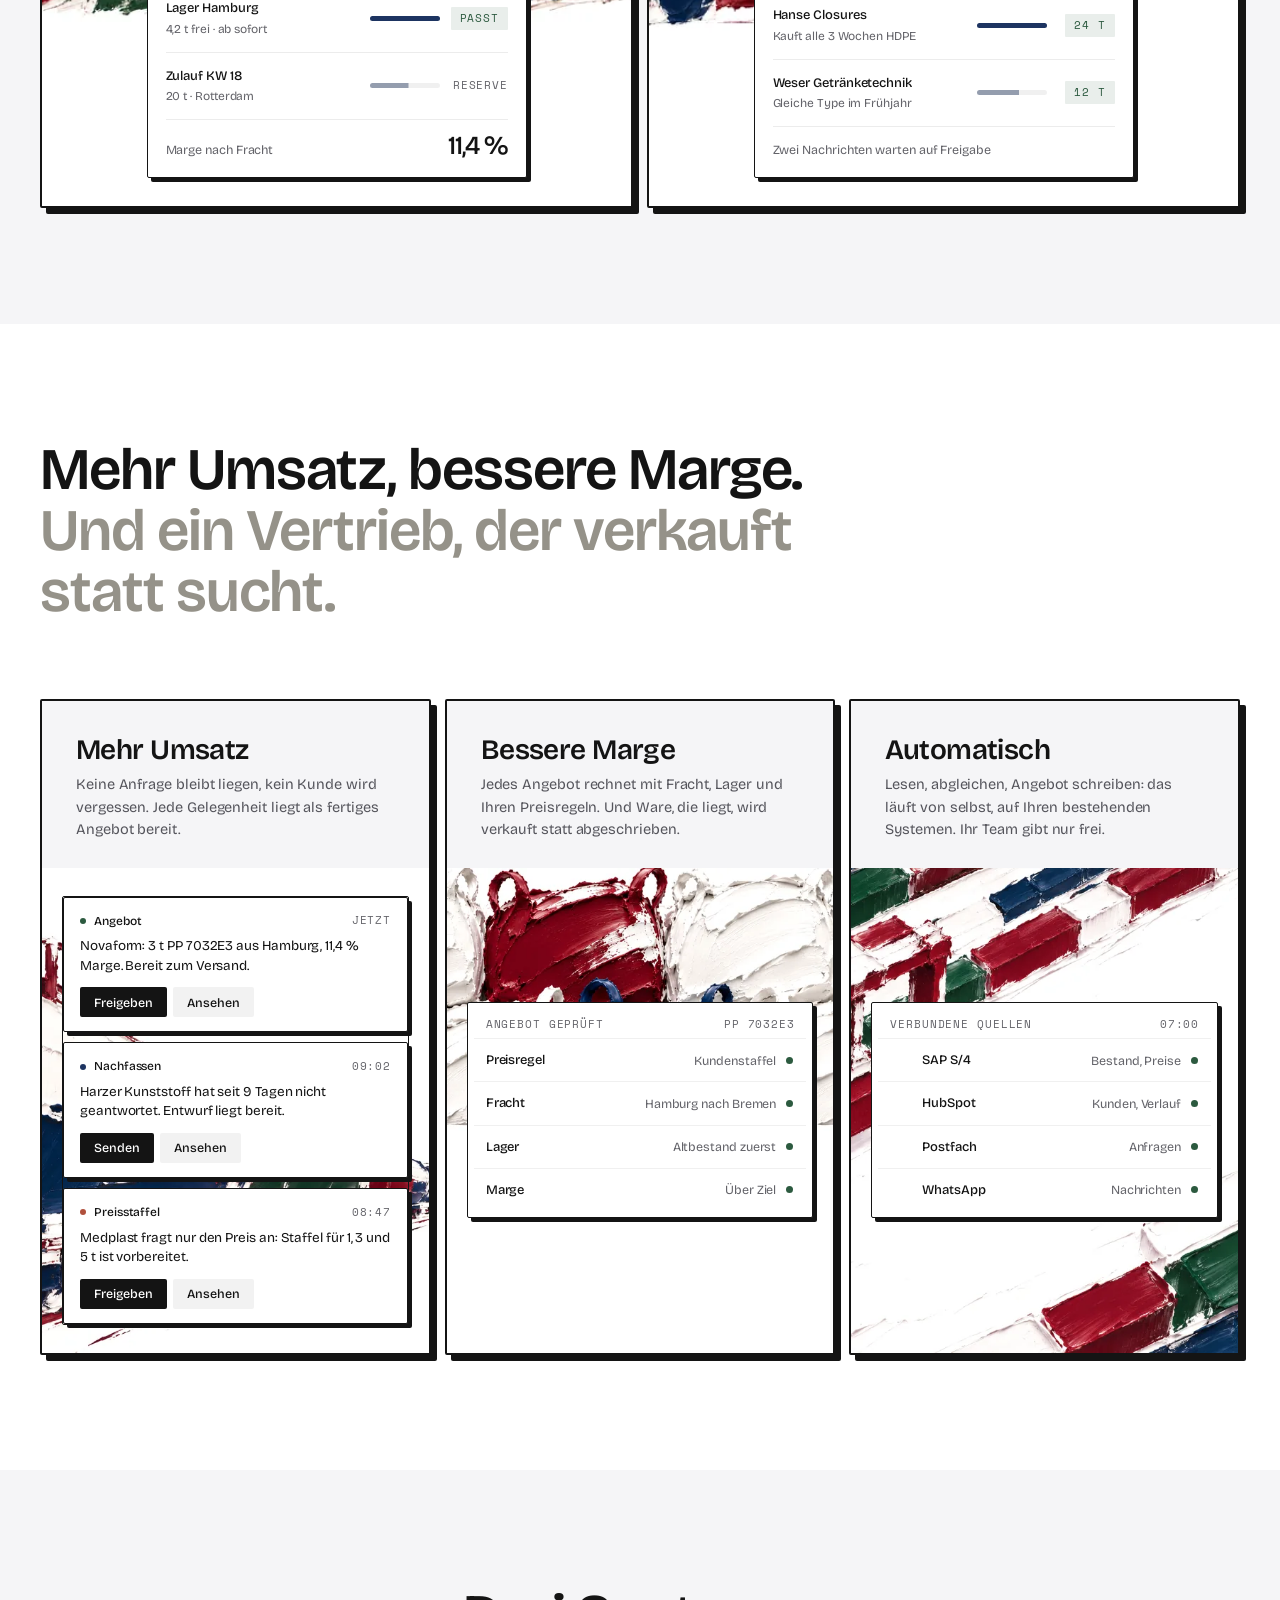
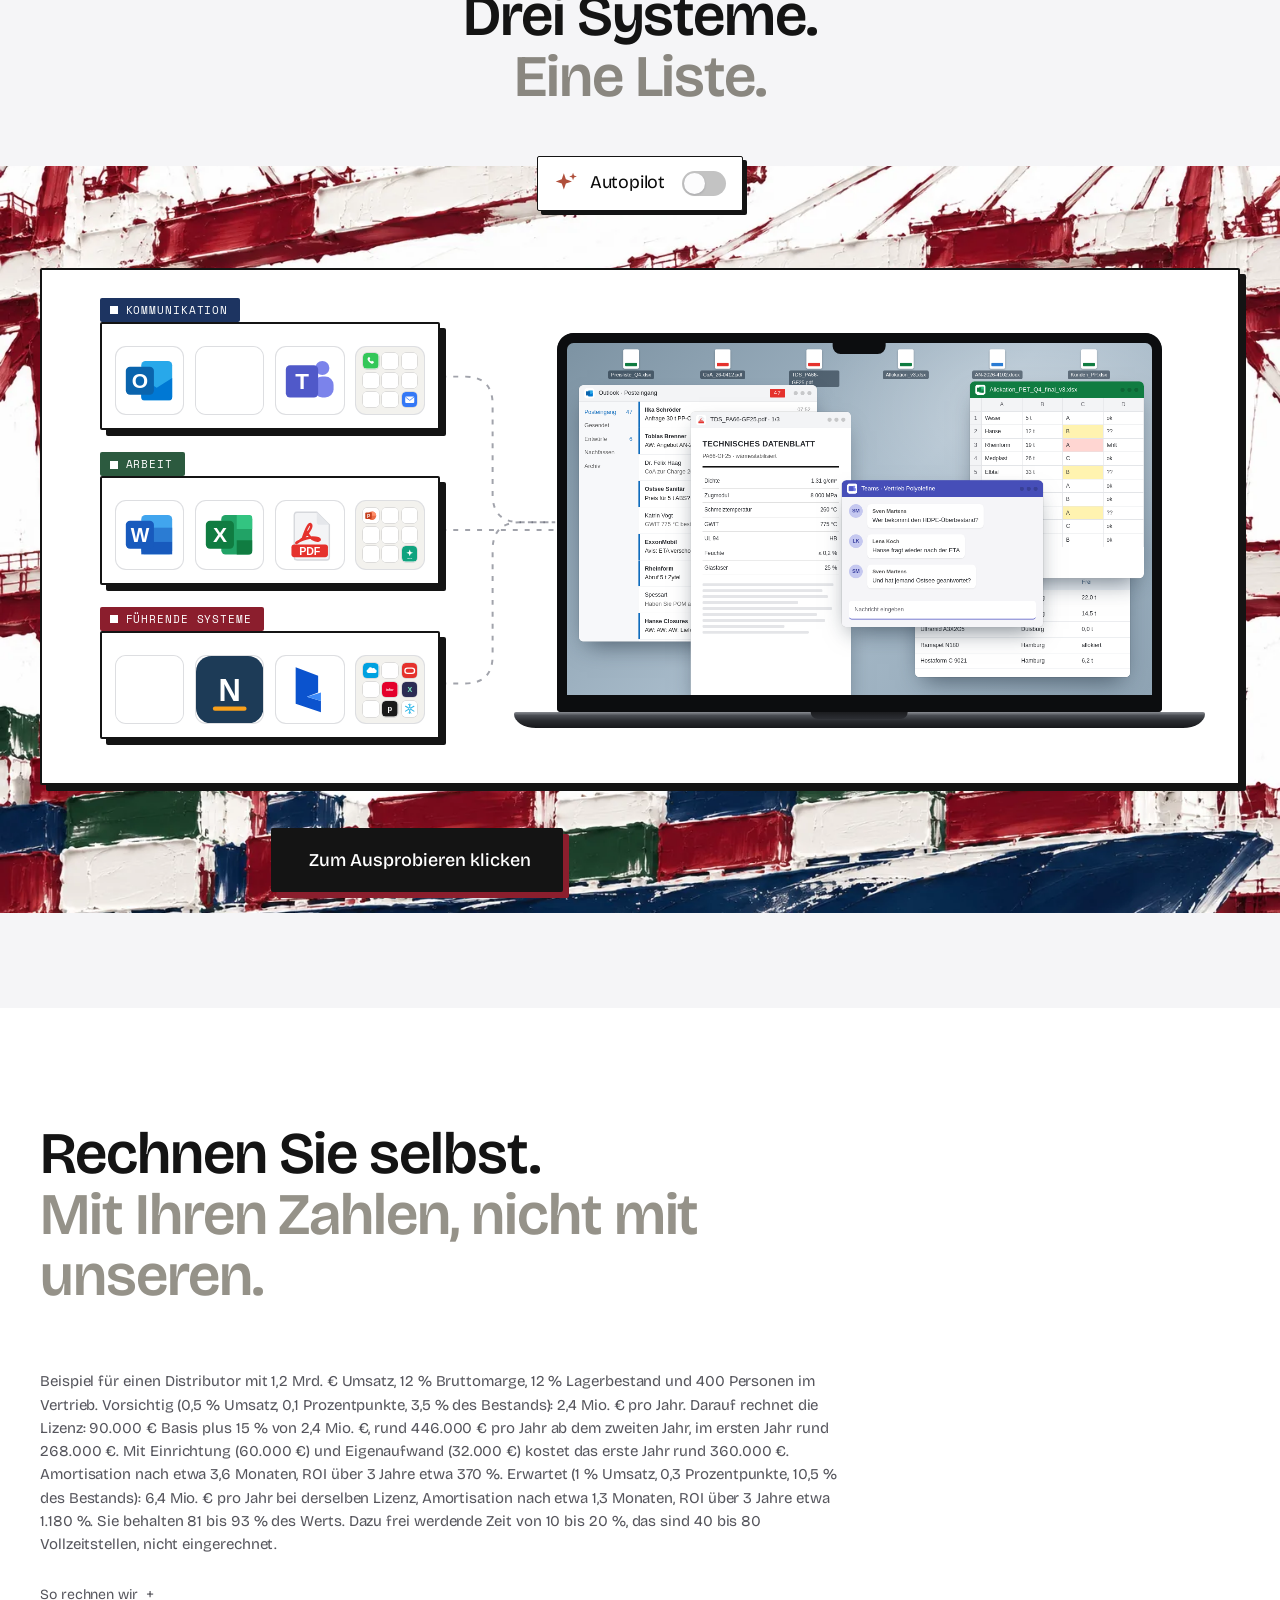
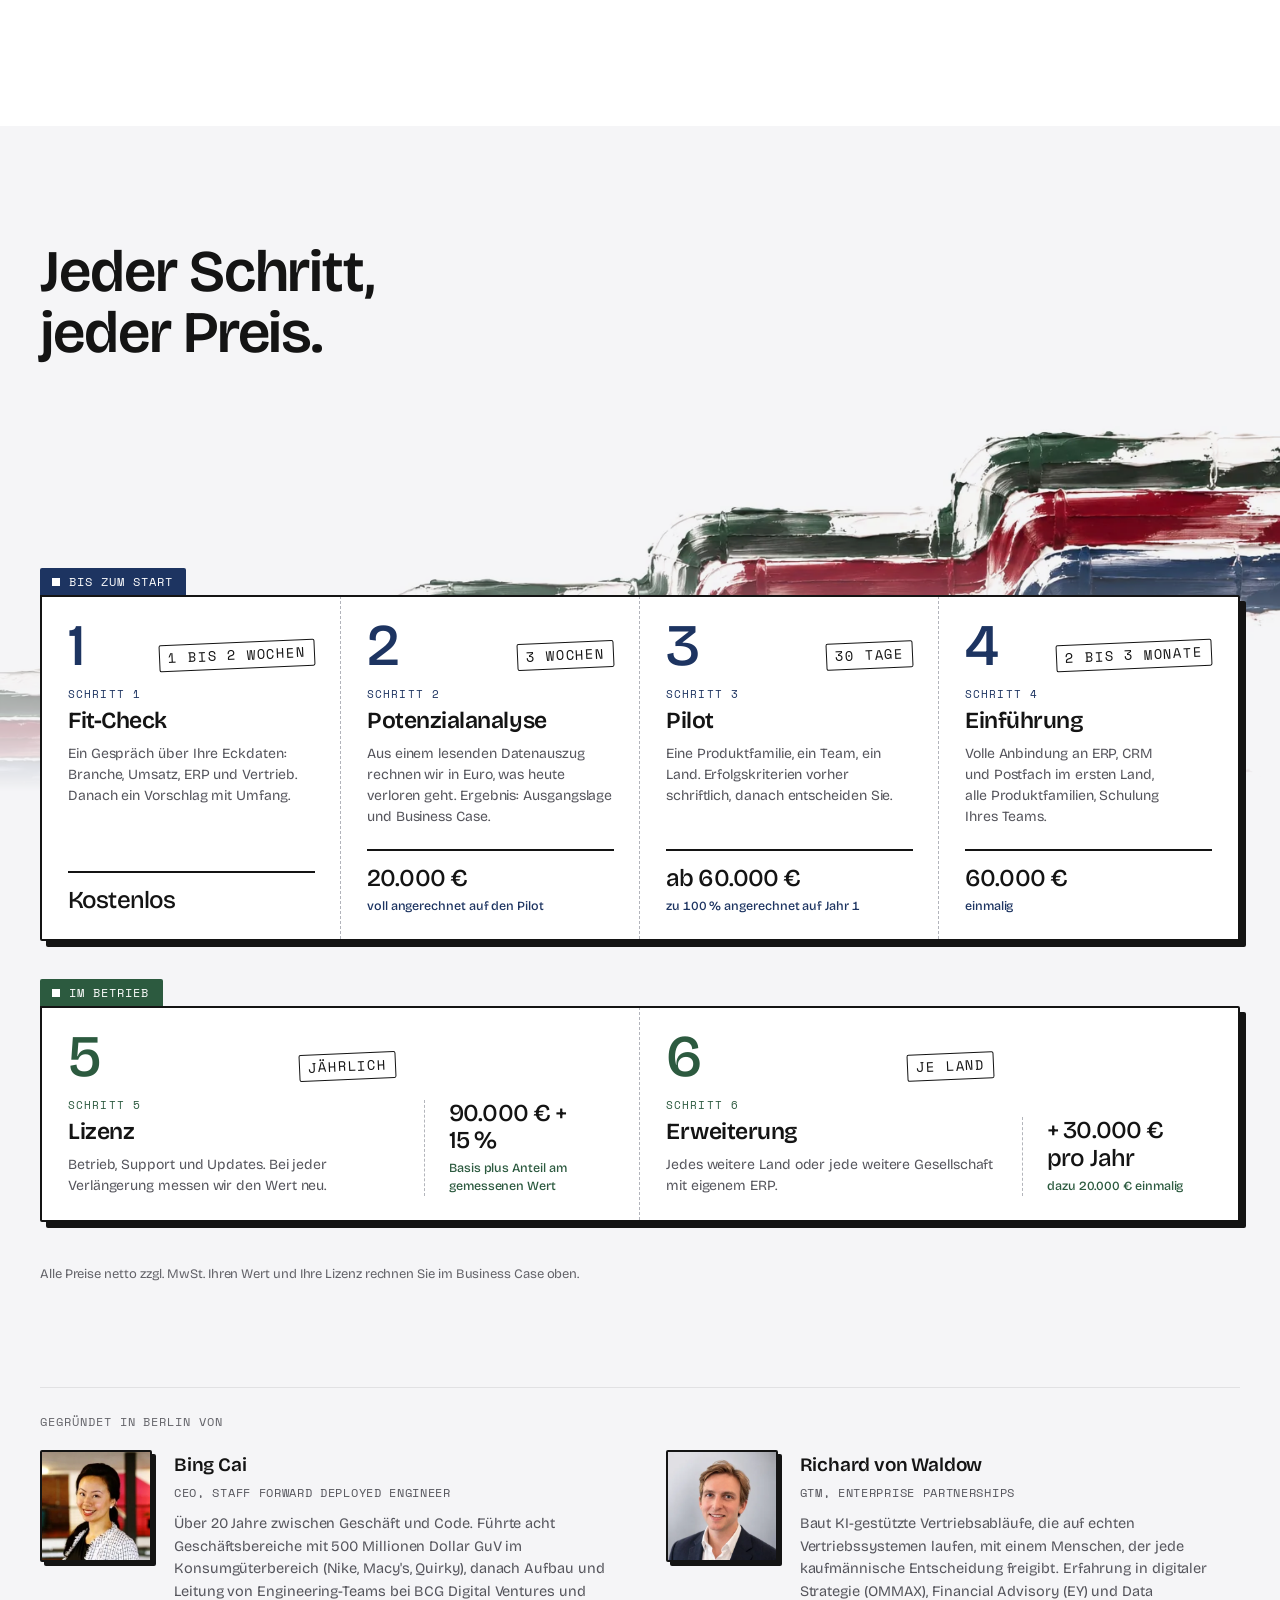
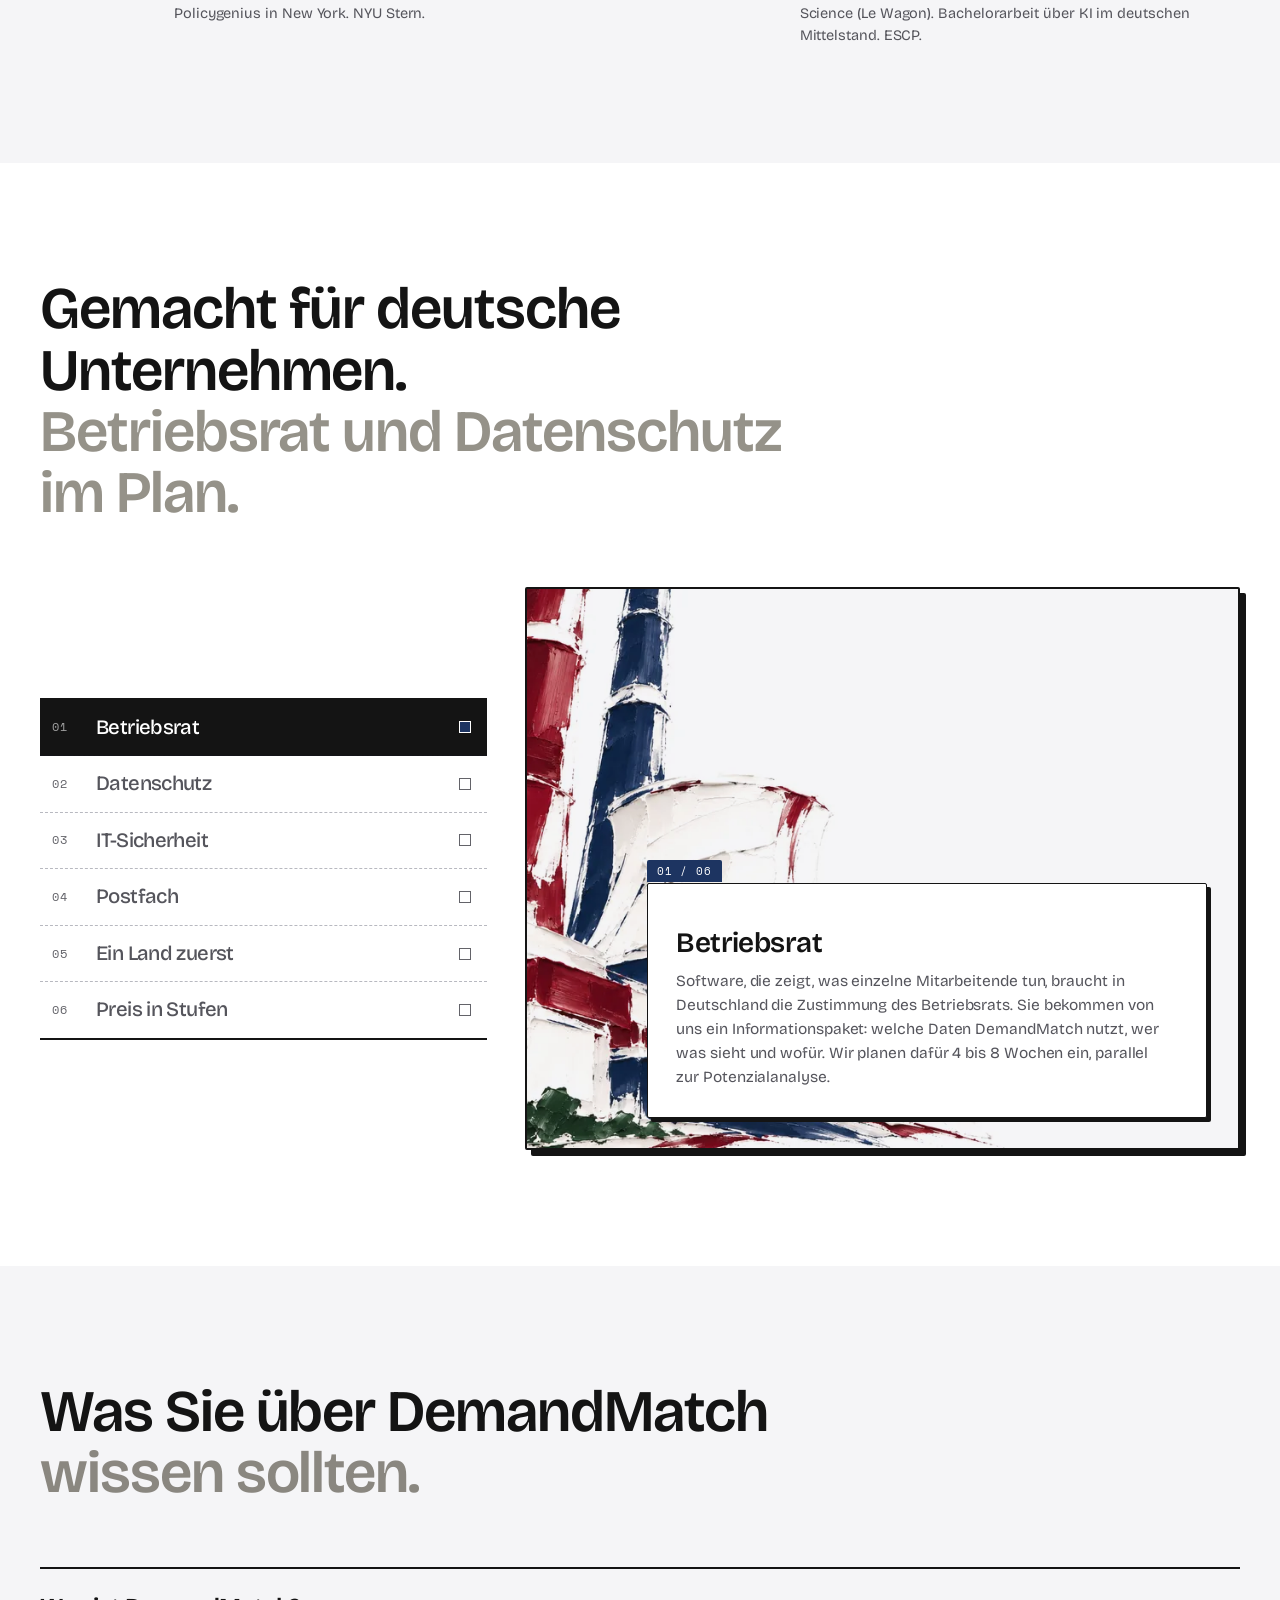
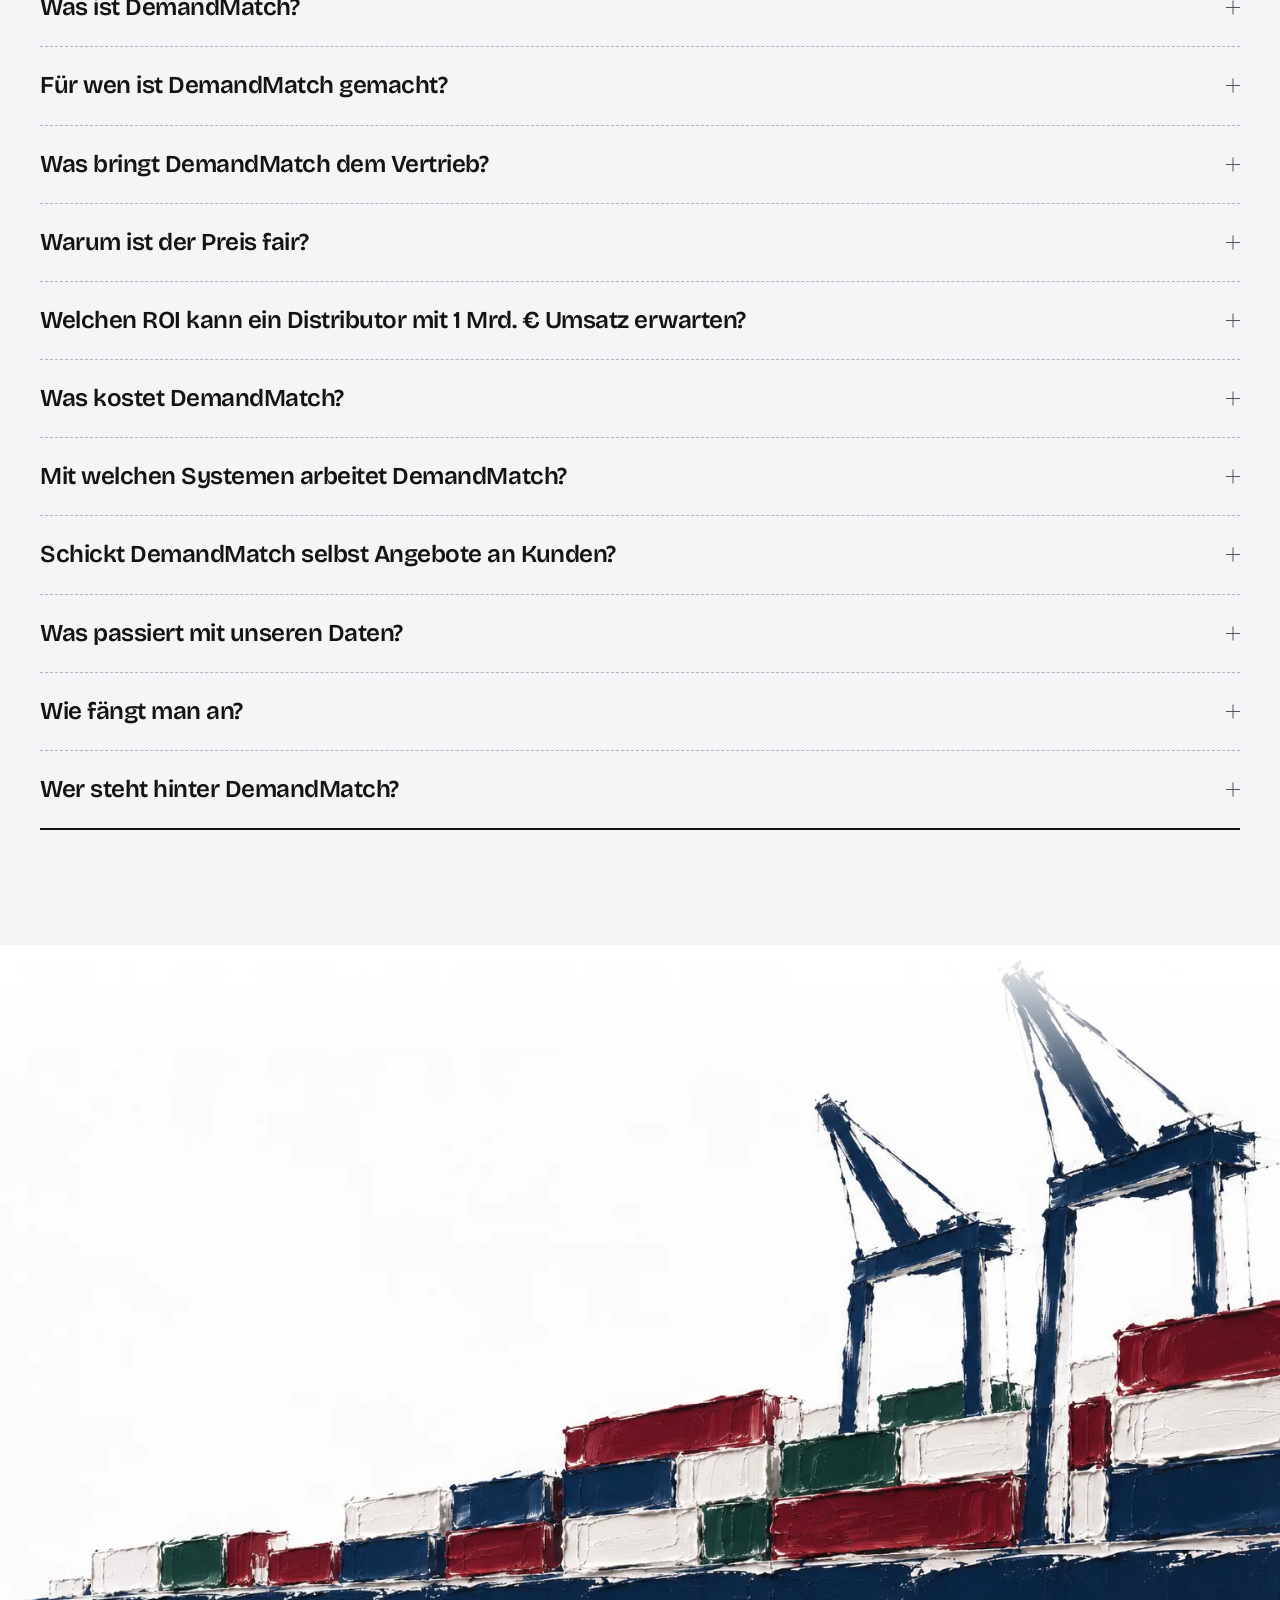
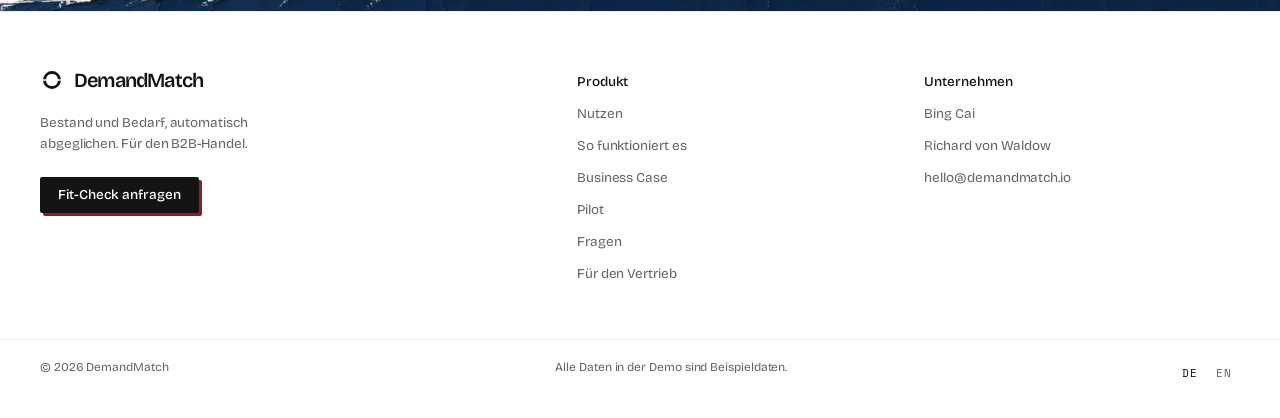
==== commit a46100c8: "Sales page: two roles, head of sales and account executive Co-Authored-By: Claude Opus 5.5 <noreply@" ====
--- a/index.html
+++ b/index.html
@@ -774,7 +774,7 @@
 </div>
 
 <script>window.SHARED_BASE = 'assets/';</script>
-<script src="assets/js/site.js?v=24e3f46b"></script>
+<script src="assets/js/site.js?v=b47c1609"></script>
 <script src="assets/js/fitcheck.js?v=690865e3"></script>
 <script src="assets/js/intro.js?v=0d4777a8"></script><!-- the fit check request form behind every "Book a fit check" -->
 <script src="assets/app/engine.js?v=8505b732"></script>
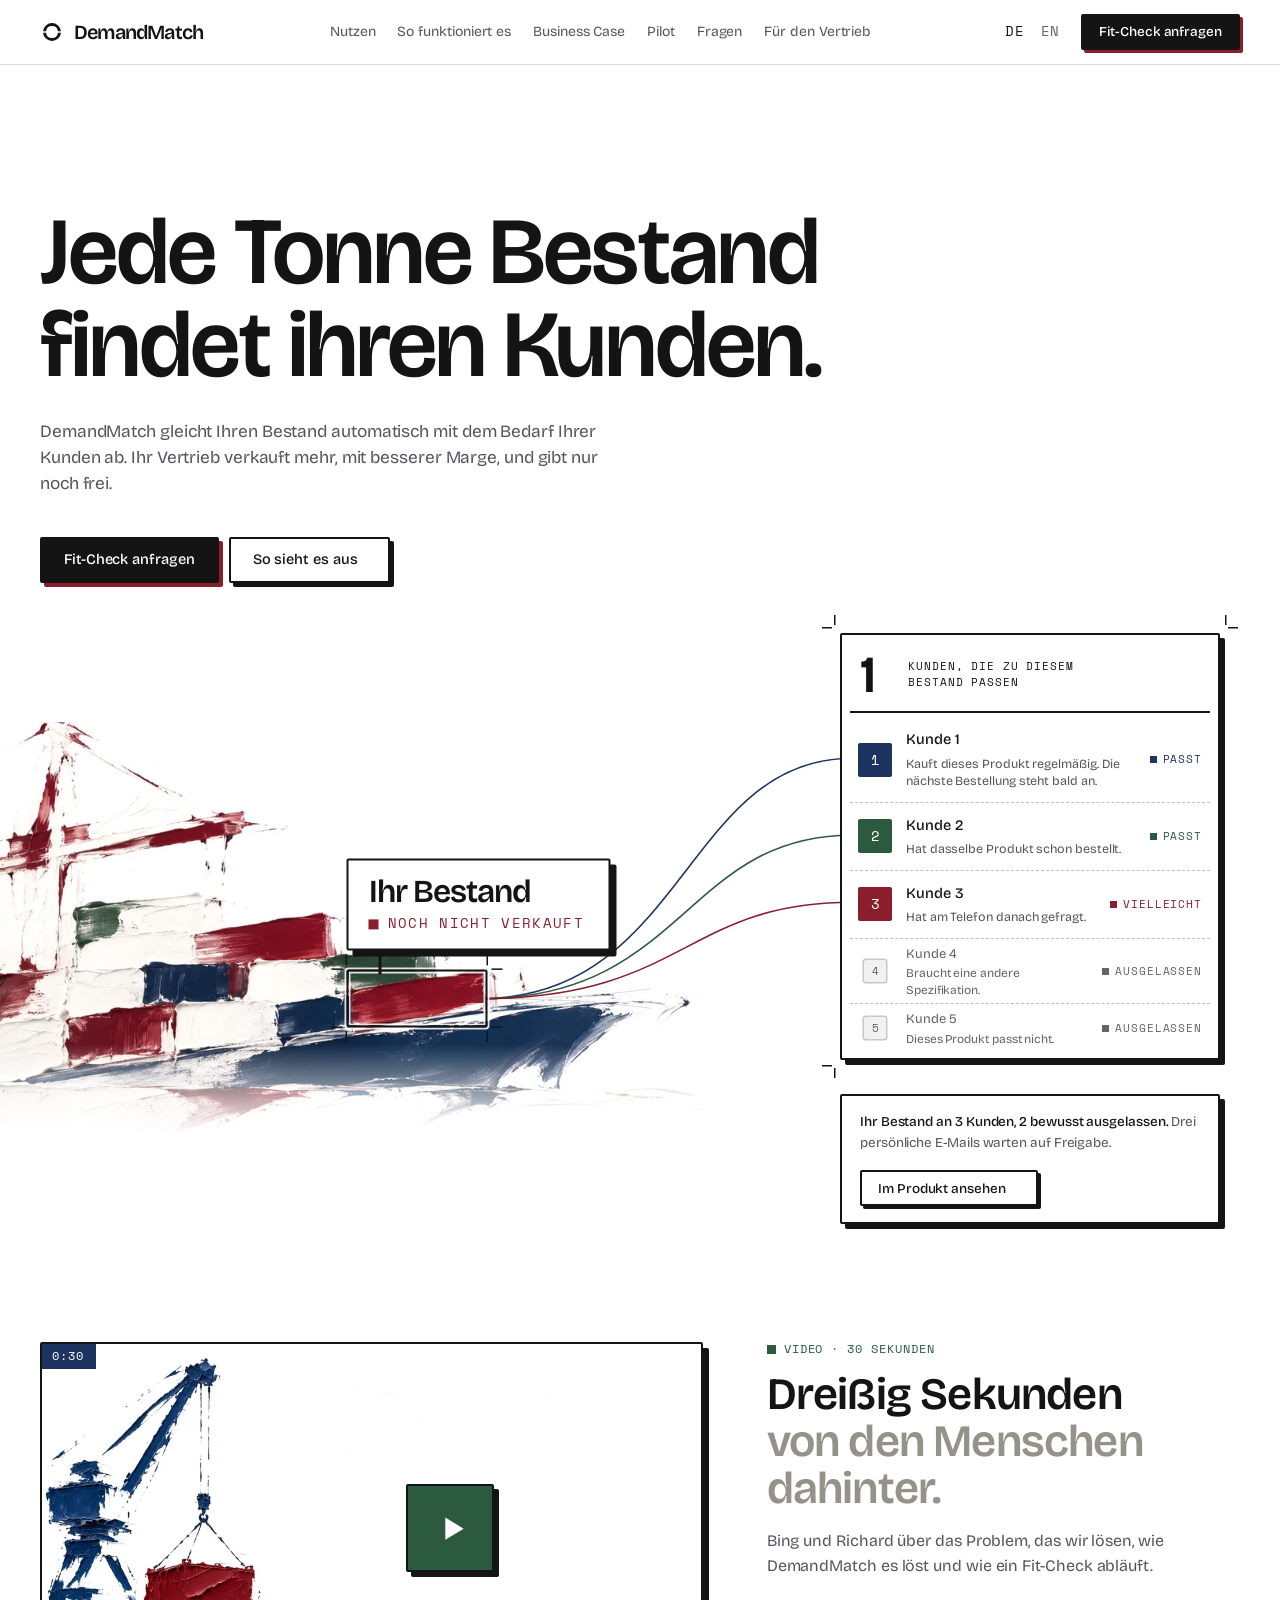
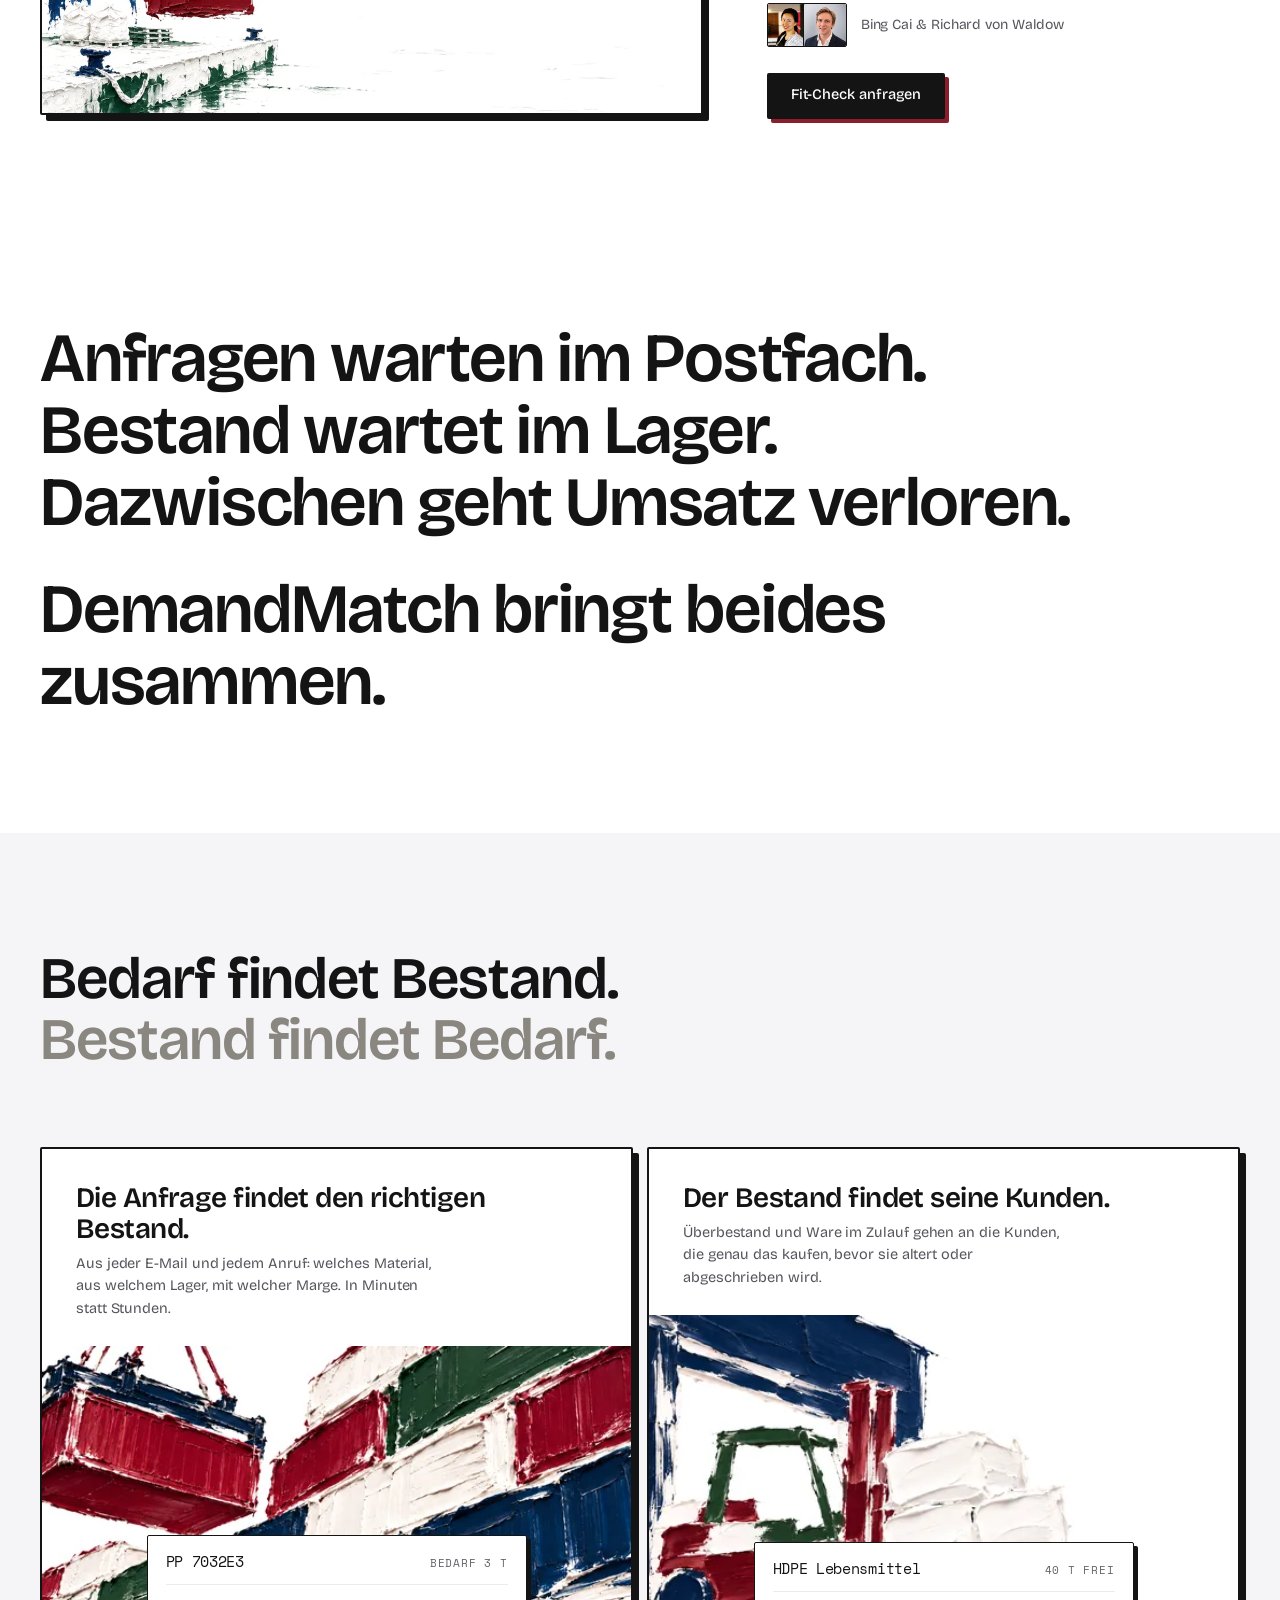
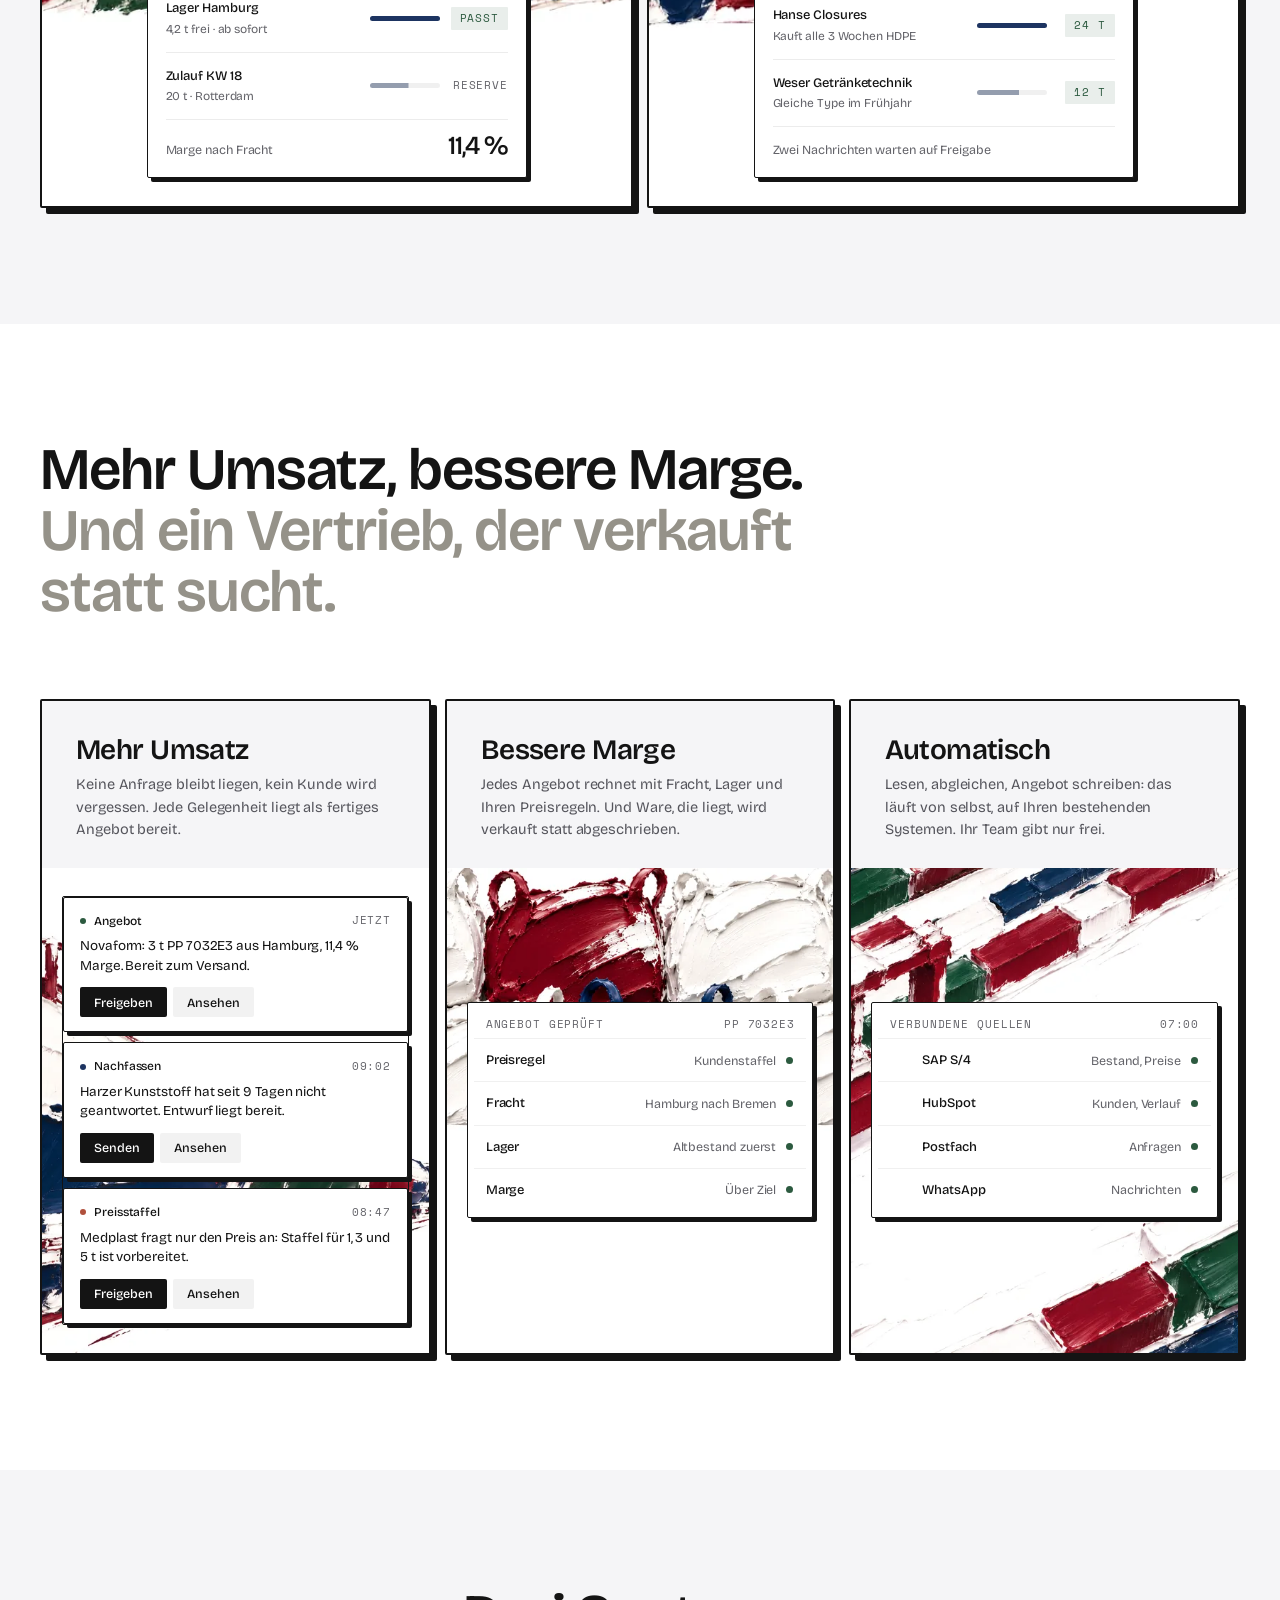
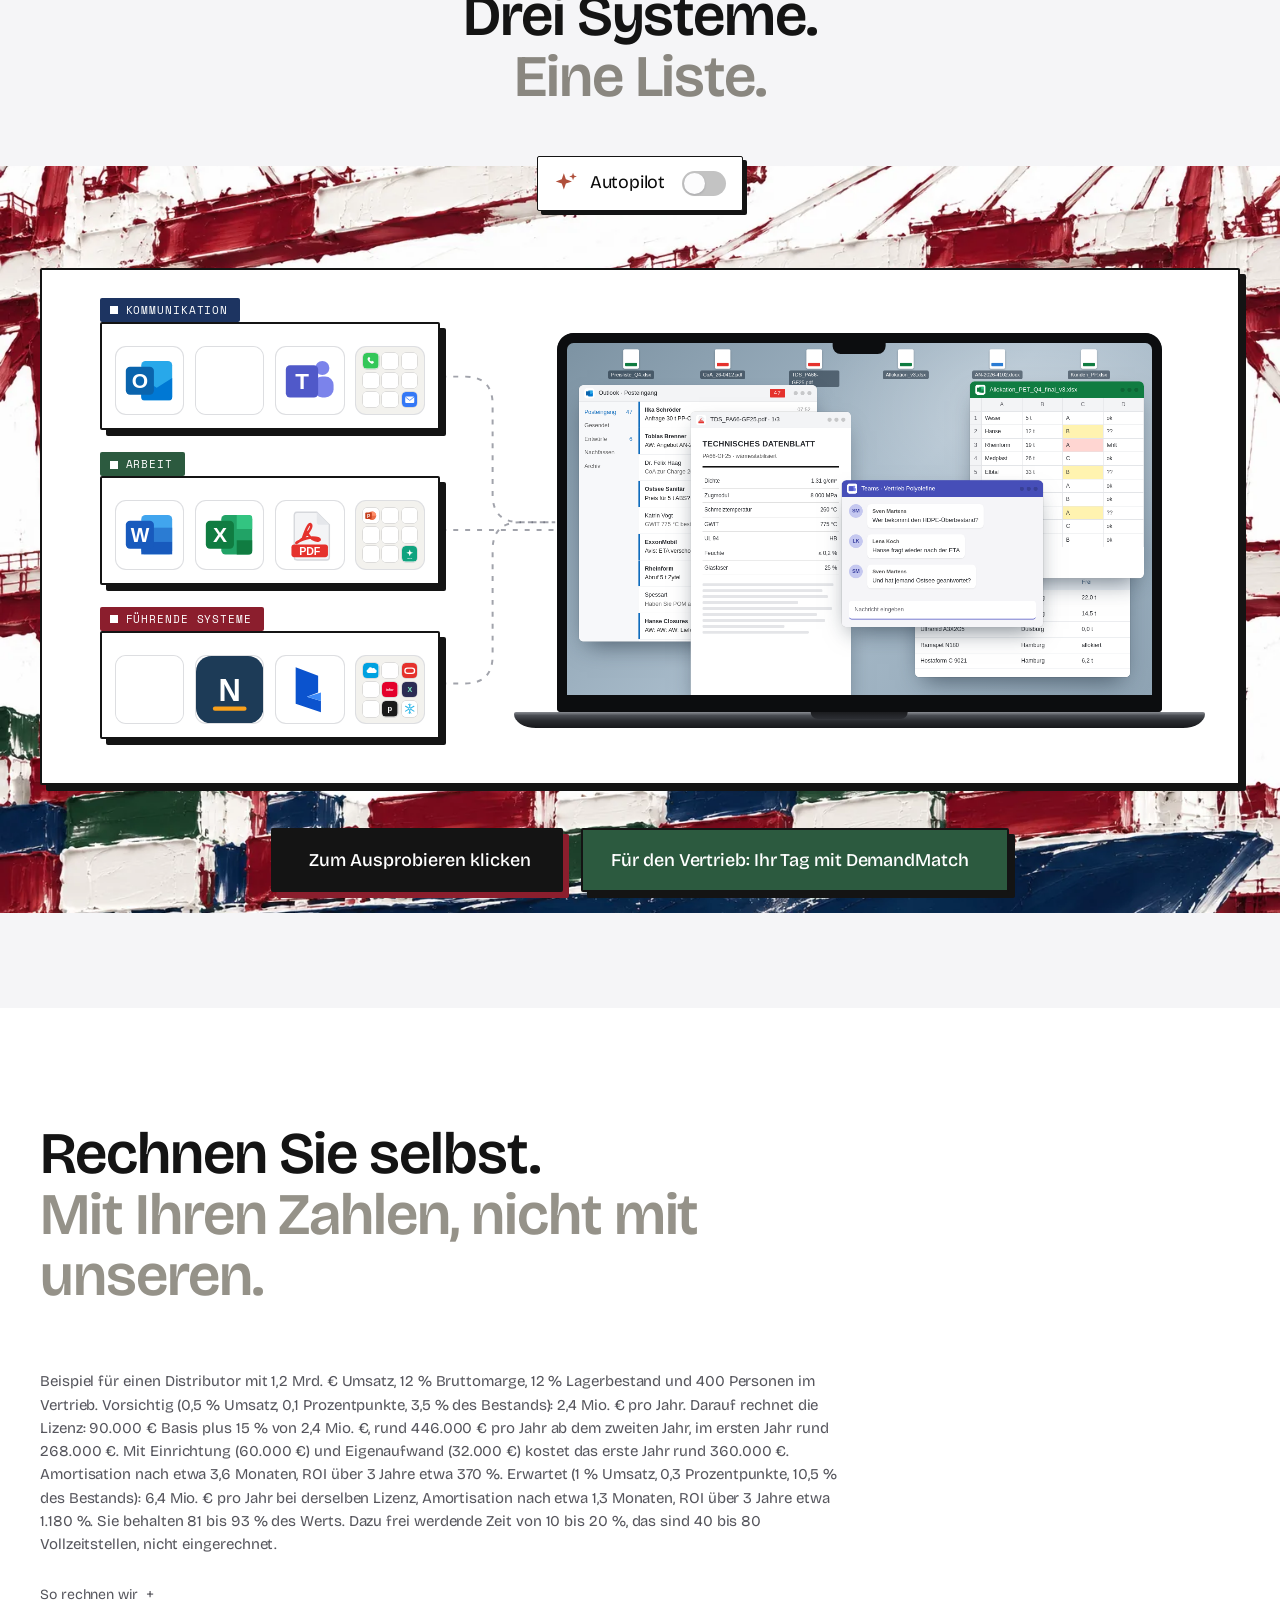
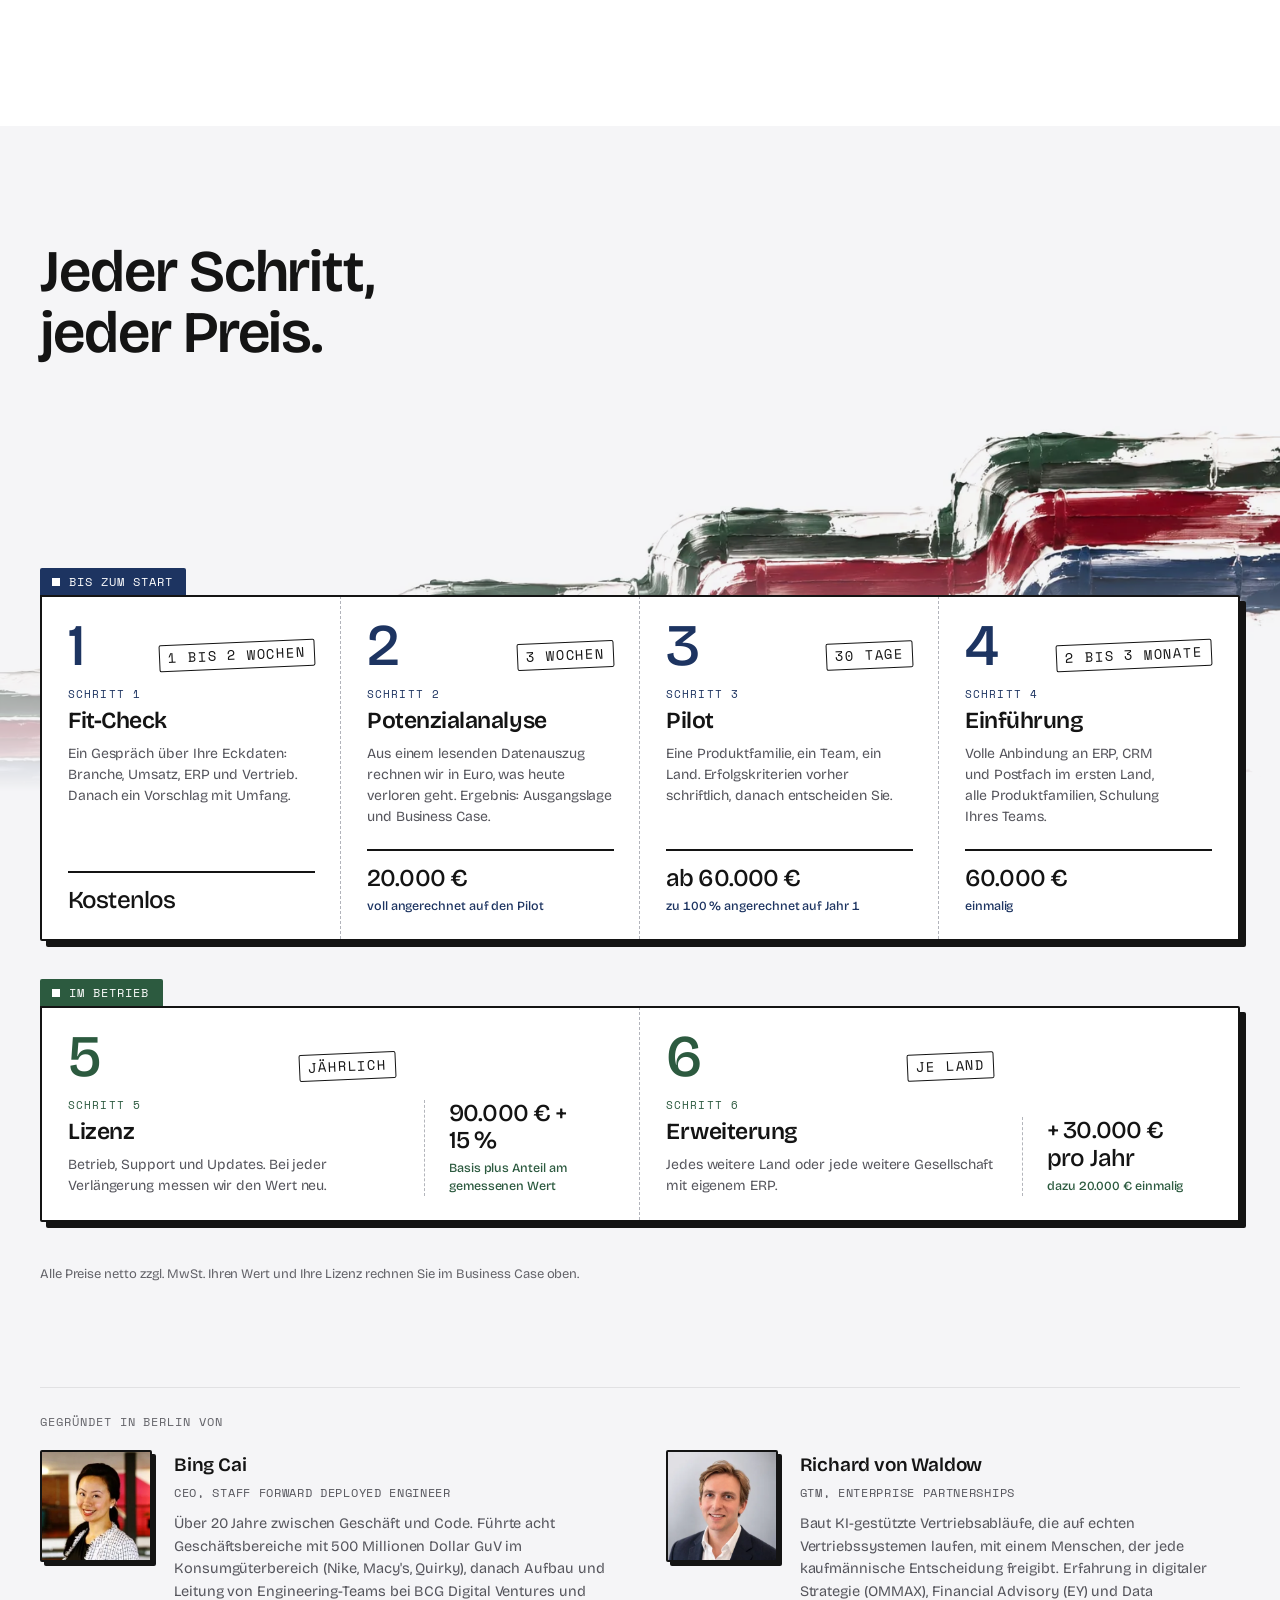
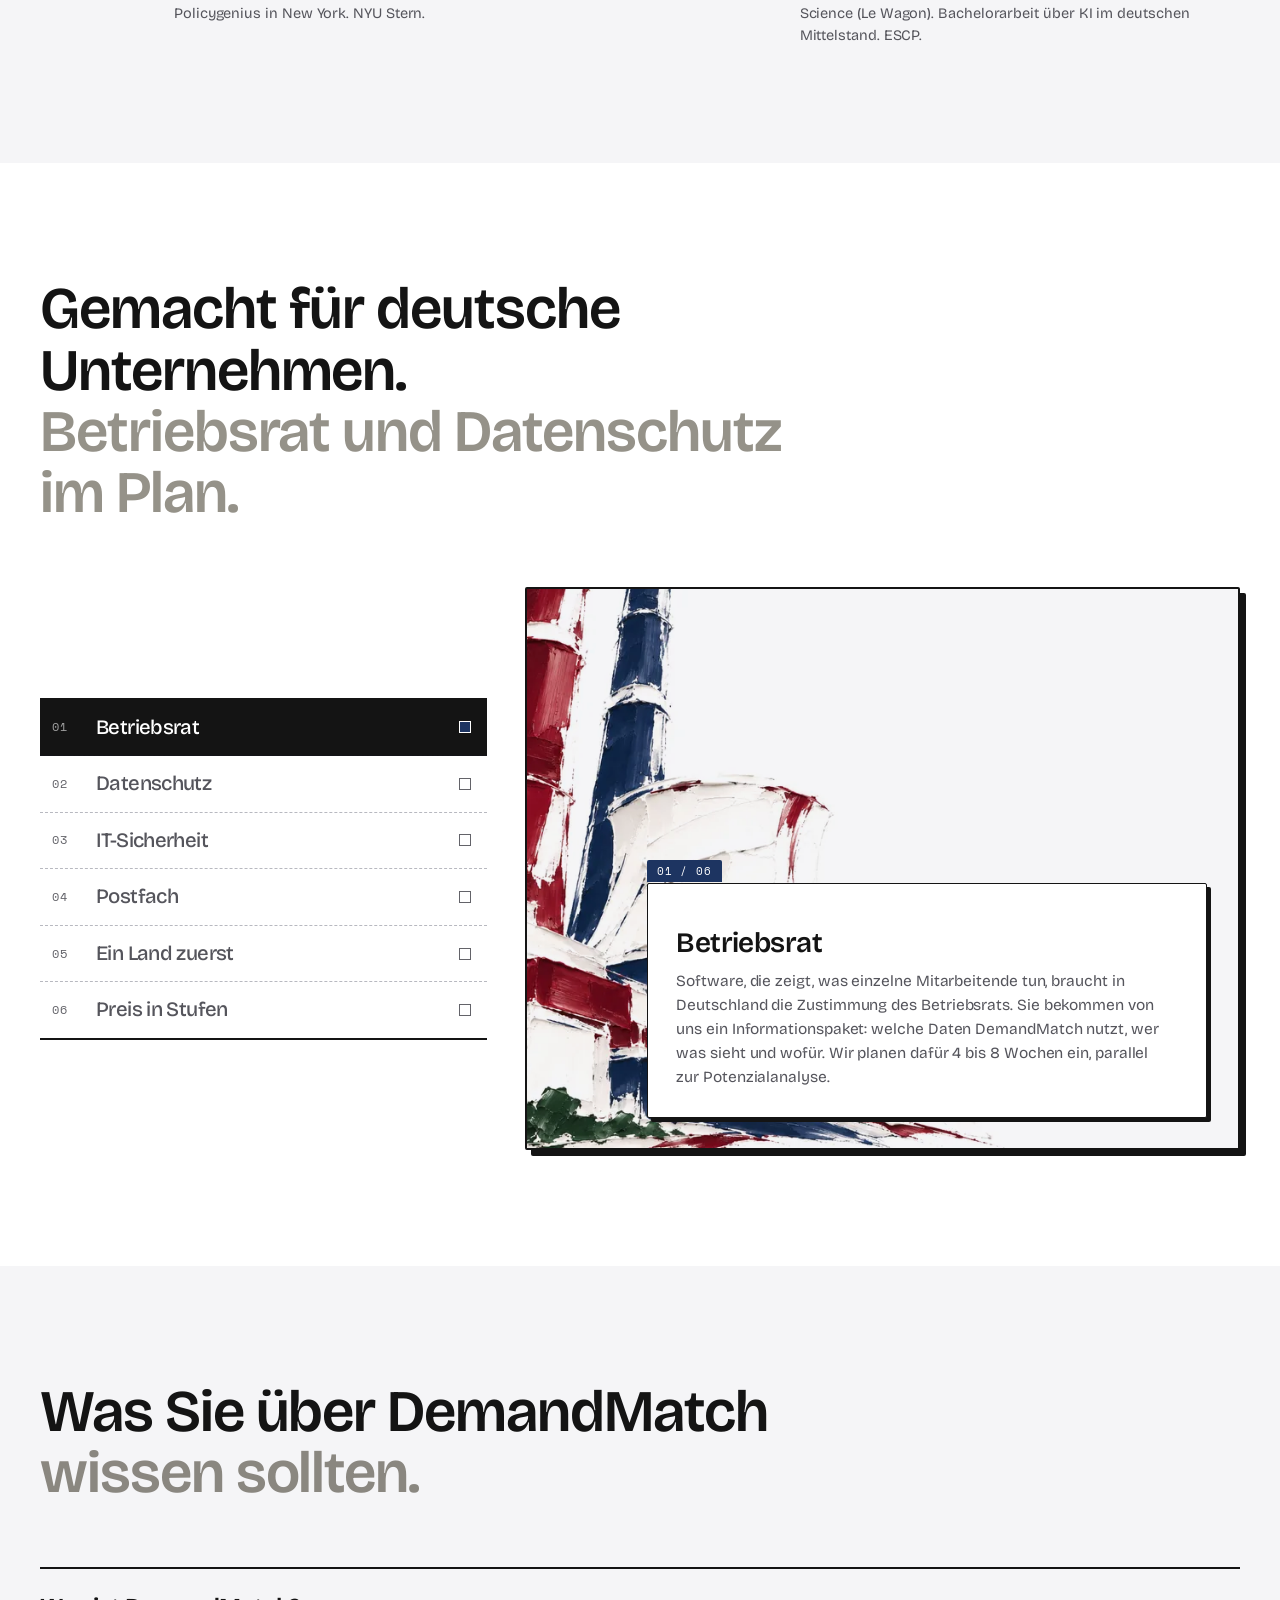
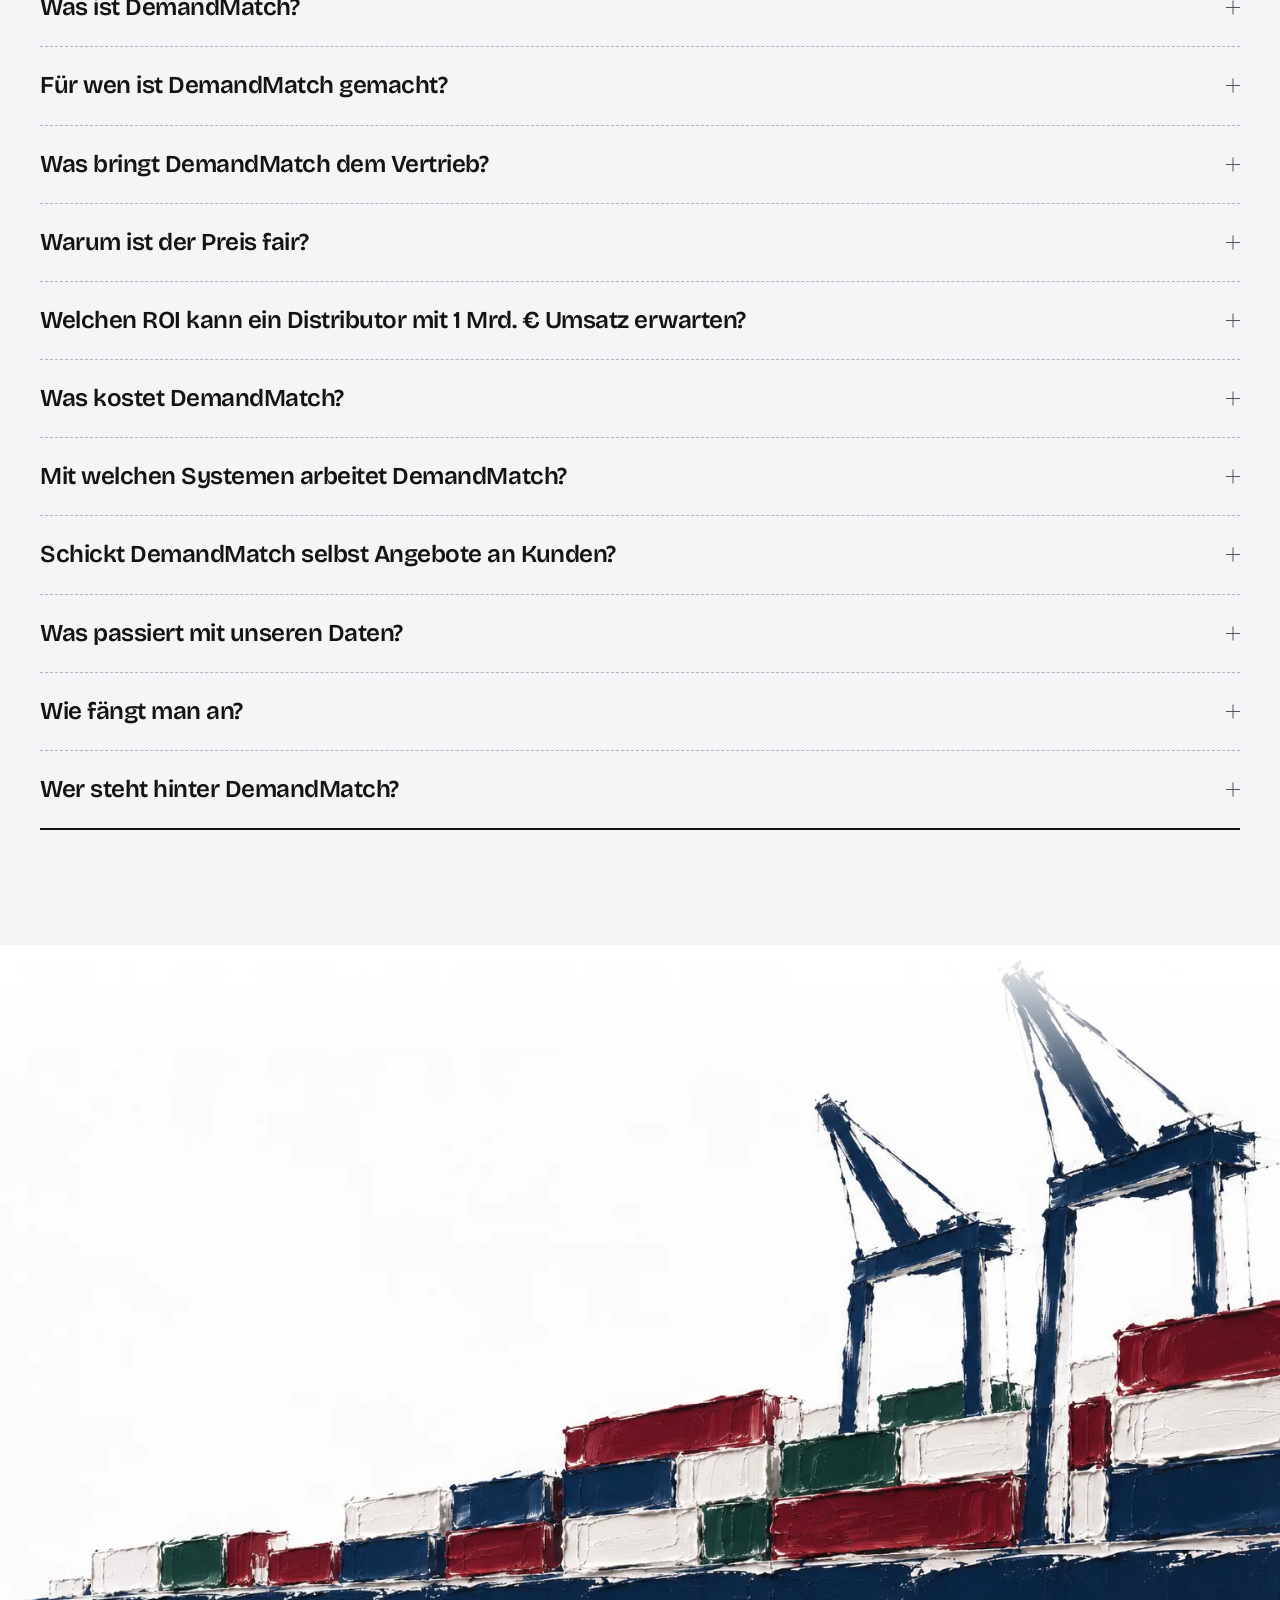
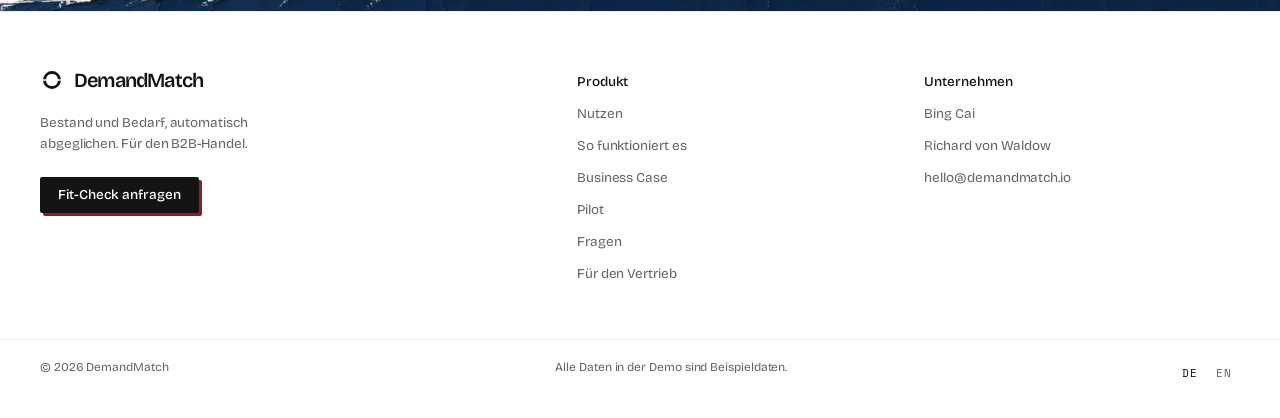
==== commit 53cbb5f9: "Sales page: not only quotes, the 20 kinds of requests" ====
--- a/index.html
+++ b/index.html
@@ -443,7 +443,7 @@
 <link rel="stylesheet" href="assets/css/mobile.css?v=3ee79860">
 <link rel="stylesheet" href="assets/css/rail.css?v=15b54042">
 <link rel="stylesheet" href="assets/css/hero.css?v=a4ba2f4d">
-<link rel="stylesheet" href="assets/css/freight.css?v=5594a2a9">
+<link rel="stylesheet" href="assets/css/freight.css?v=f3dde45d">
 </head>
 <body>
 <a class="skip" href="#main" data-t="skip">Zum Inhalt</a>
@@ -774,7 +774,7 @@
 </div>
 
 <script>window.SHARED_BASE = 'assets/';</script>
-<script src="assets/js/site.js?v=b47c1609"></script>
+<script src="assets/js/site.js?v=53b3d36f"></script>
 <script src="assets/js/fitcheck.js?v=690865e3"></script>
 <script src="assets/js/intro.js?v=0d4777a8"></script><!-- the fit check request form behind every "Book a fit check" -->
 <script src="assets/app/engine.js?v=8505b732"></script>
--- a/assets/css/freight.css
+++ b/assets/css/freight.css
@@ -475,3 +475,35 @@
 html .brand-mark { flex: none; width: 24px; height: 24px; }
 html .brand-mark svg { display: block; width: 24px; height: 24px; }
 html .brand-word { flex: none; white-space: nowrap; }
+
+/* ---------------------------------------------------------------- sales #requests: not only quotes
+   Four label cards (prices and offers, documents, delivery, after the sale), each with a coloured mono tab, its count,
+   and the requests ruled like a manifest: the request in bold, what DemandMatch prepares under it. 4 columns on wide
+   screens, 2 on tablets, a swipe rail on phones (mobile.css [data-rail]). */
+html .s-req-sec .sec-h { max-width: 900px; }
+html .s-req-sec .in-tag { margin-bottom: 18px; }
+html .s-req-lead { margin: 22px 0 0; max-width: 62ch; font-size: 17px; line-height: 1.55; color: var(--ink-2); text-wrap: pretty; }
+html .s-req { display: grid; grid-template-columns: repeat(4, minmax(0, 1fr)); gap: 22px; margin-top: clamp(36px, 4vw, 56px); }
+html .s-req-g { display: flex; flex-direction: column; background: #fff; border: var(--edge); border-radius: 2px; box-shadow: var(--print-s); }
+html .s-req-t { display: flex; align-items: center; gap: 10px; margin: 0; padding: 11px 14px 10px; background: var(--c); color: #fff;
+  font: 400 12px/1.2 var(--mono); letter-spacing: .08em; text-transform: uppercase; }
+html .s-req-t span { opacity: .75; }
+html .s-req-t em { margin-left: auto; font-style: normal; padding: 3px 7px 2px; border: 1px solid rgb(255 255 255 / .6); border-radius: 2px; }
+html .s-req-g ul { margin: 0; padding: 4px 16px 10px; list-style: none; }
+html .s-req-g li { position: relative; padding: 13px 0 13px 18px; border-top: 1px dashed var(--rule); }
+html .s-req-g li:first-child { border-top: 0; }
+html .s-req-g li::before { content: ''; position: absolute; left: 0; top: 19px; width: 8px; height: 8px; background: var(--c); }
+html .s-req-g b { display: block; font-size: 15.5px; font-weight: 600; line-height: 1.25; letter-spacing: -.01em; color: var(--ink); }
+html .s-req-g li span { display: block; margin-top: 4px; font-size: 13.5px; line-height: 1.45; color: var(--ink-2); text-wrap: pretty; }
+html .s-req-f { display: flex; align-items: center; justify-content: space-between; gap: 24px 40px; flex-wrap: wrap; margin-top: clamp(32px, 4vw, 48px);
+  padding: 20px 22px; border: var(--edge); border-radius: 2px; background: #fff; box-shadow: var(--print-s); }
+html .s-req-f p { margin: 0; max-width: 70ch; font-size: 15.5px; line-height: 1.5; color: var(--ink-2); }
+html .s-req-f b { color: var(--ink); font-weight: 600; }
+@media (max-width: 1100px) { html .s-req { grid-template-columns: repeat(2, minmax(0, 1fr)); } }
+@media (max-width: 720px) {
+  html .s-req { gap: 12px; }
+  html .s-req > .s-req-g { box-shadow: 4px 4px 0 var(--ink); margin-bottom: 4px; }
+  html .s-req-lead { font-size: 16px; }
+  html .s-req-f { padding: 18px; }
+  html .s-req-f .btn { width: 100%; justify-content: center; }
+}
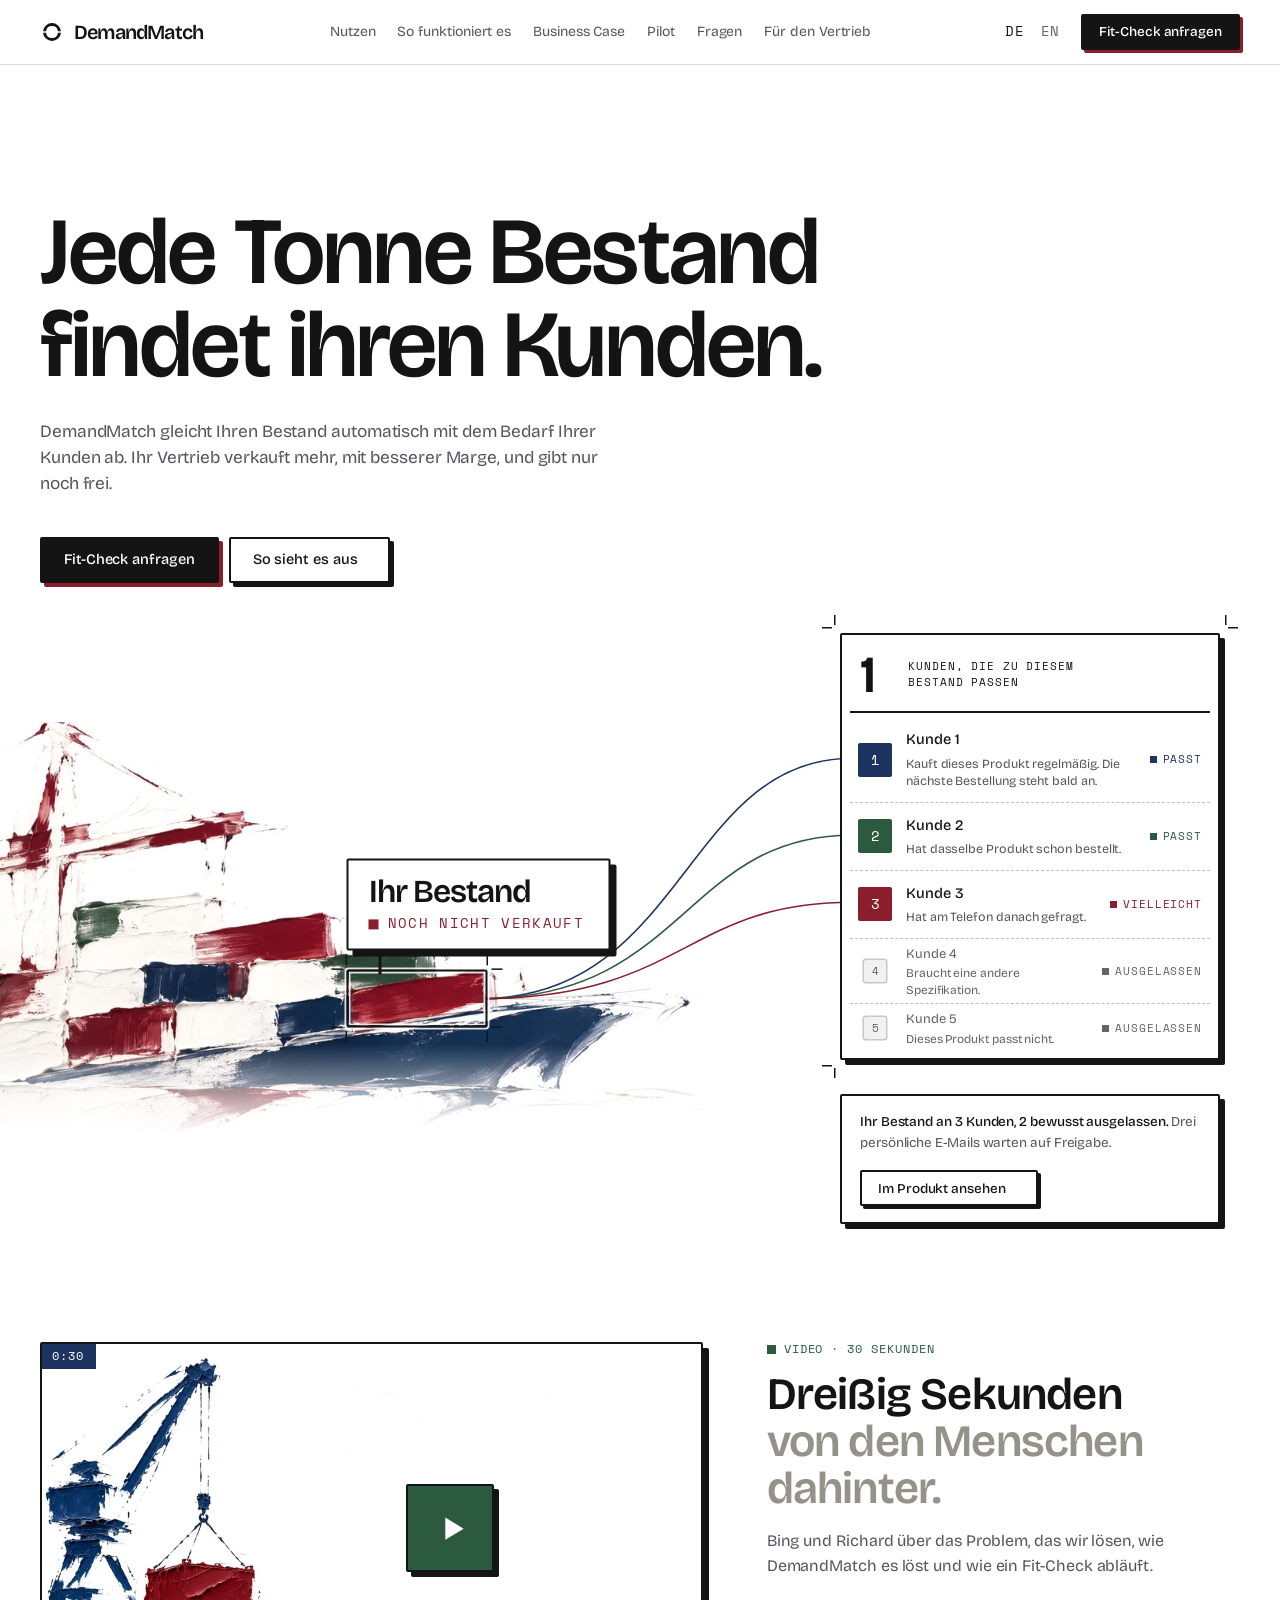
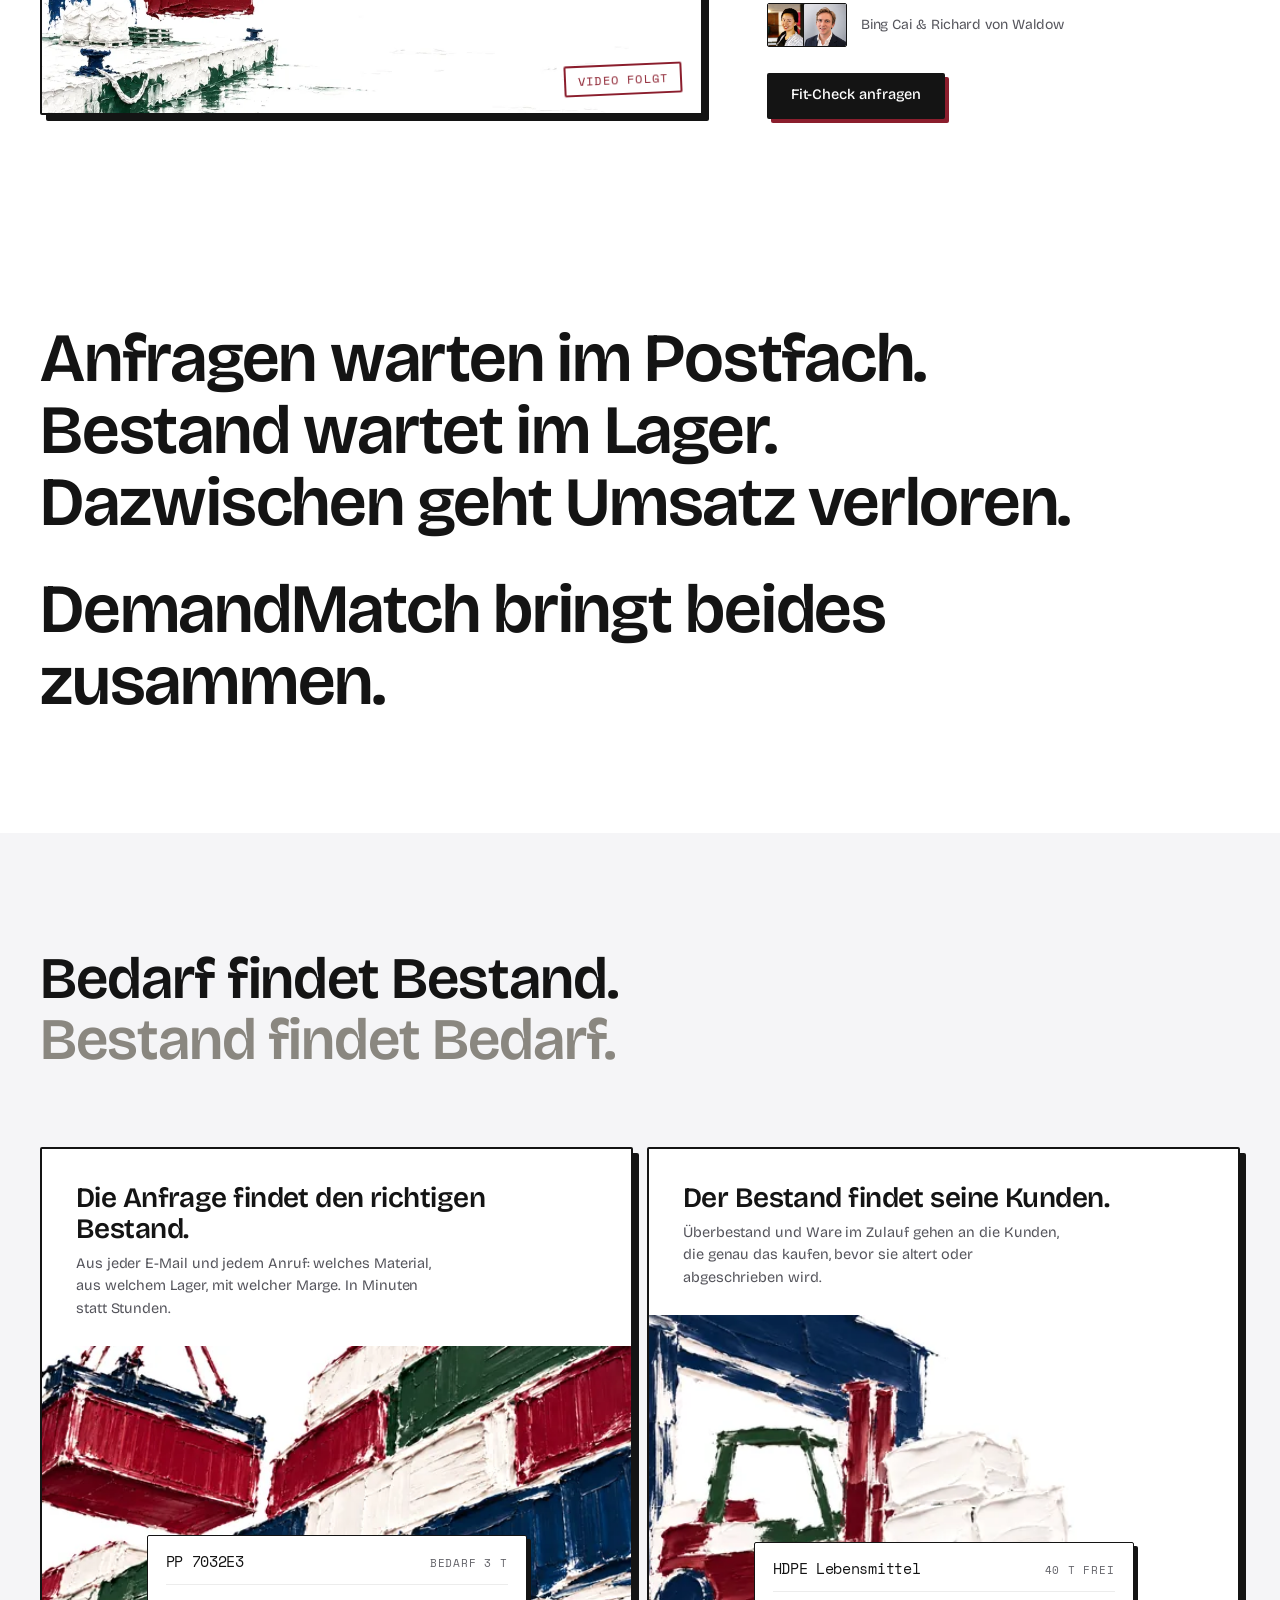
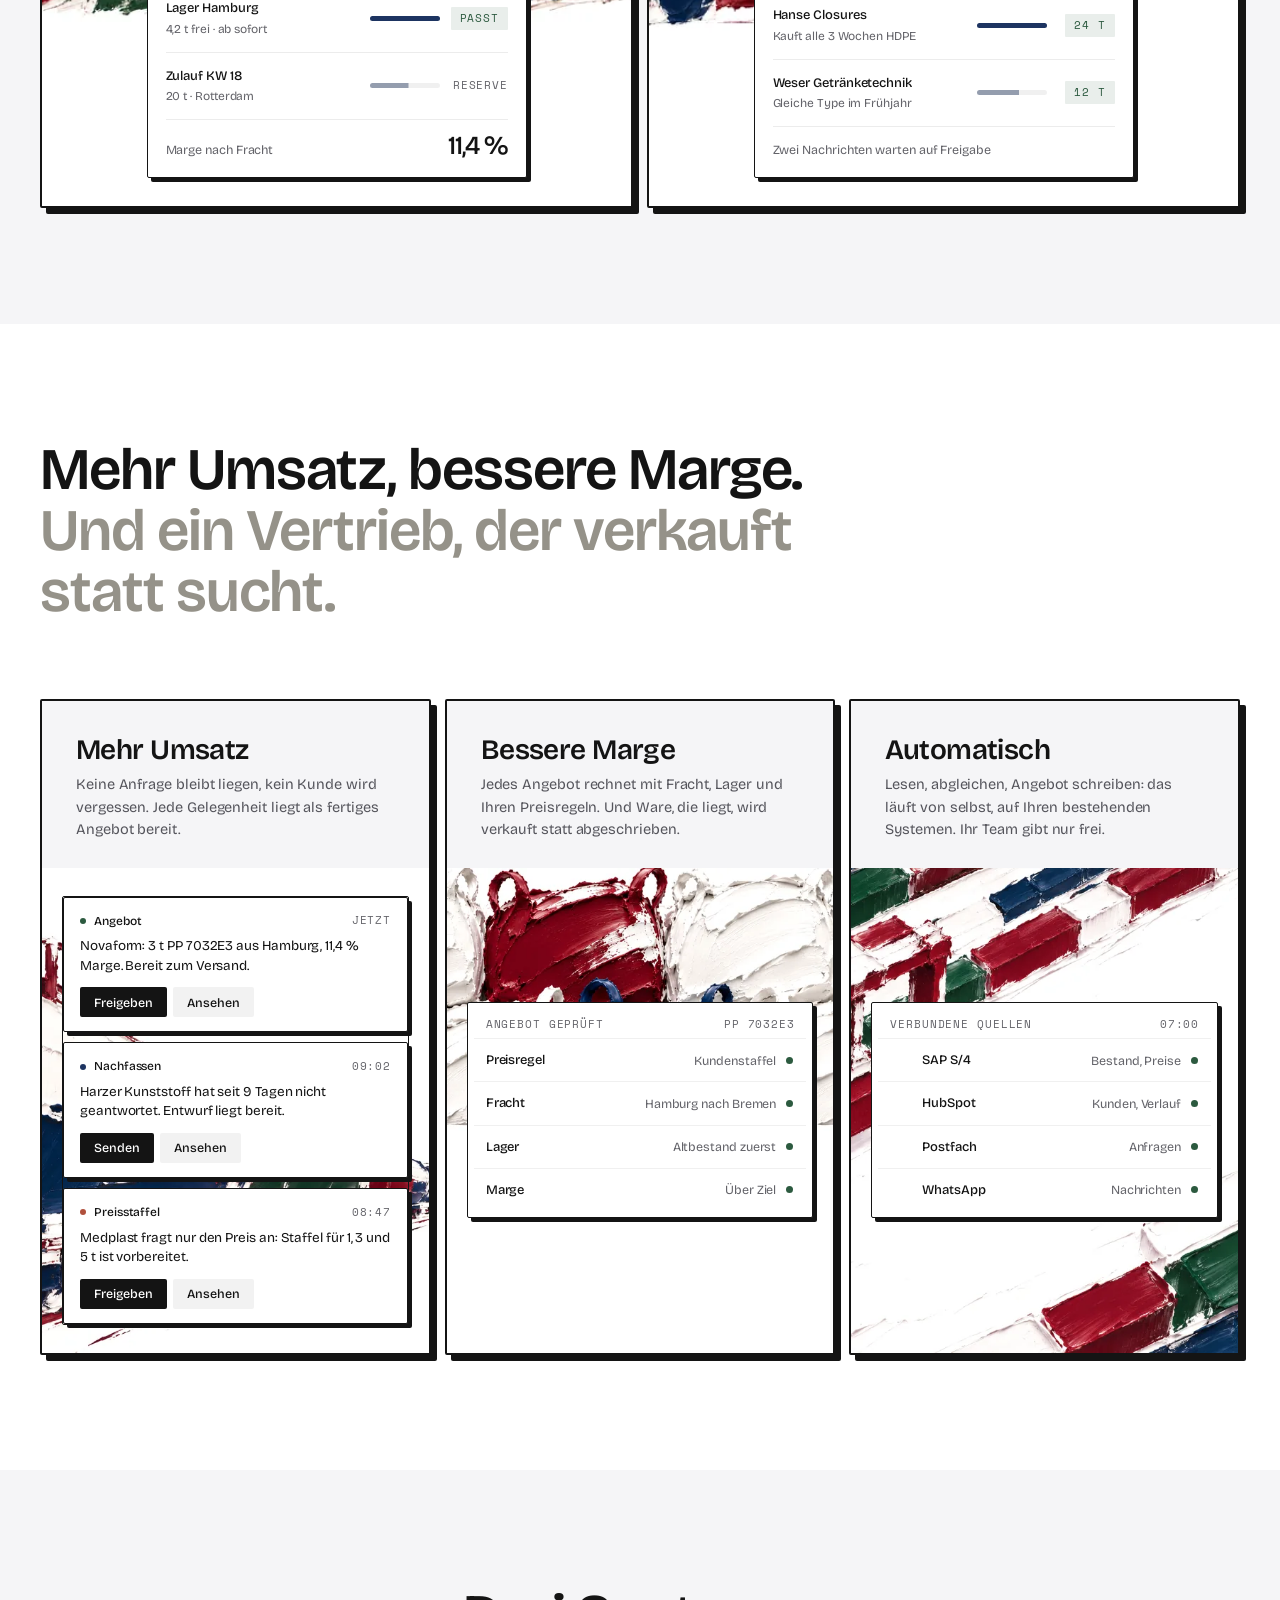
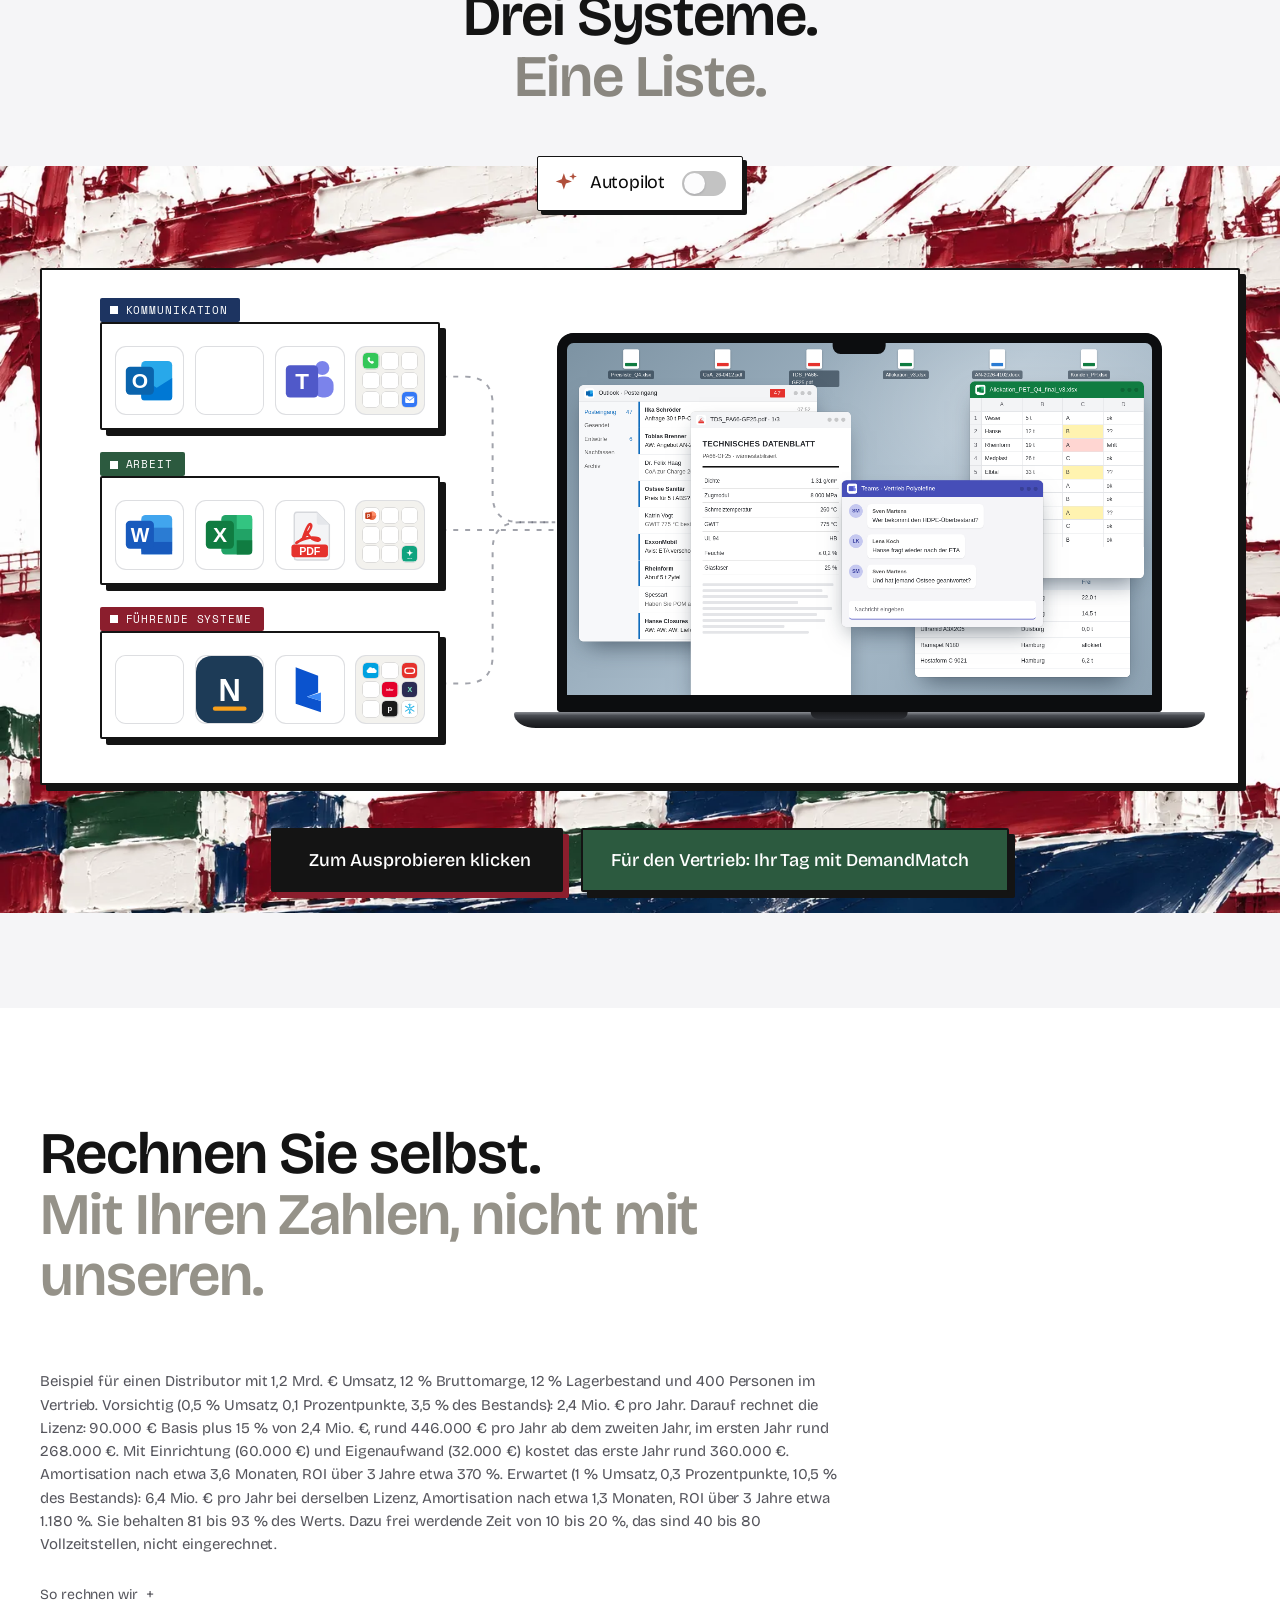
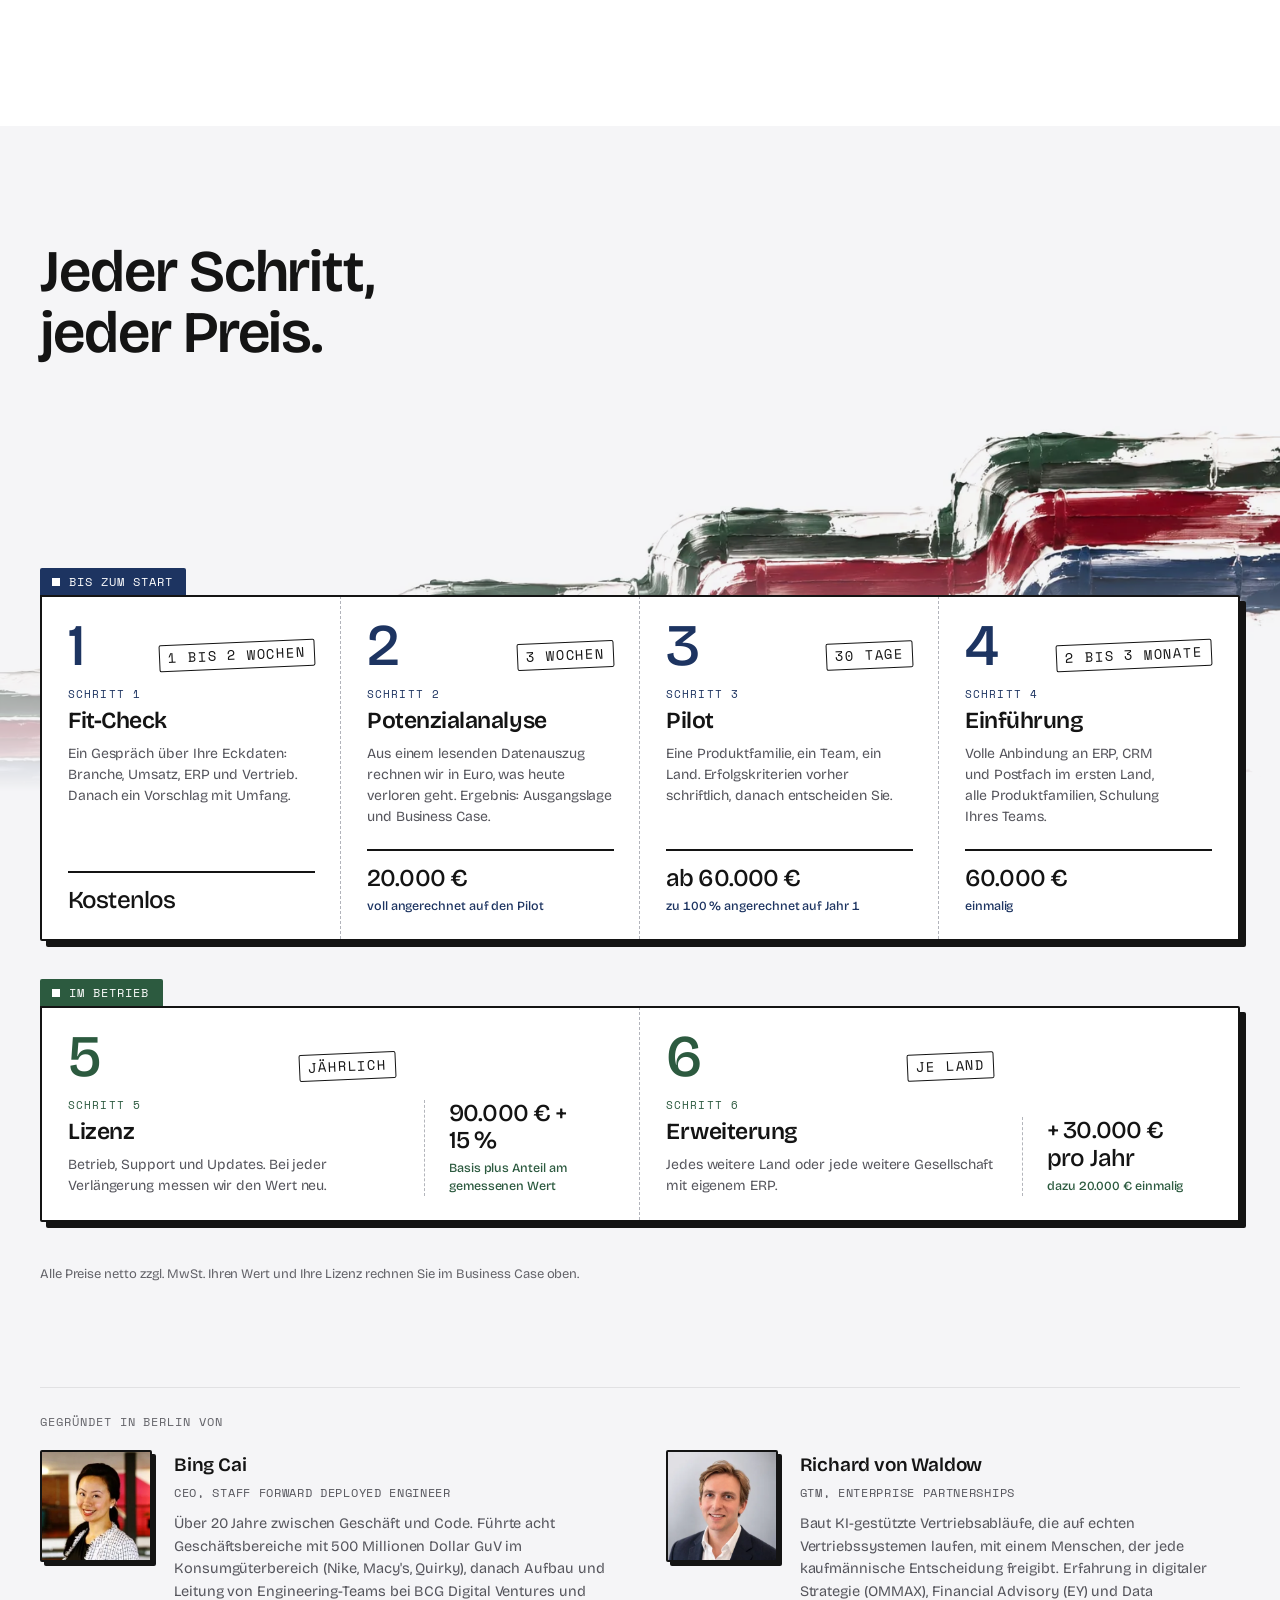
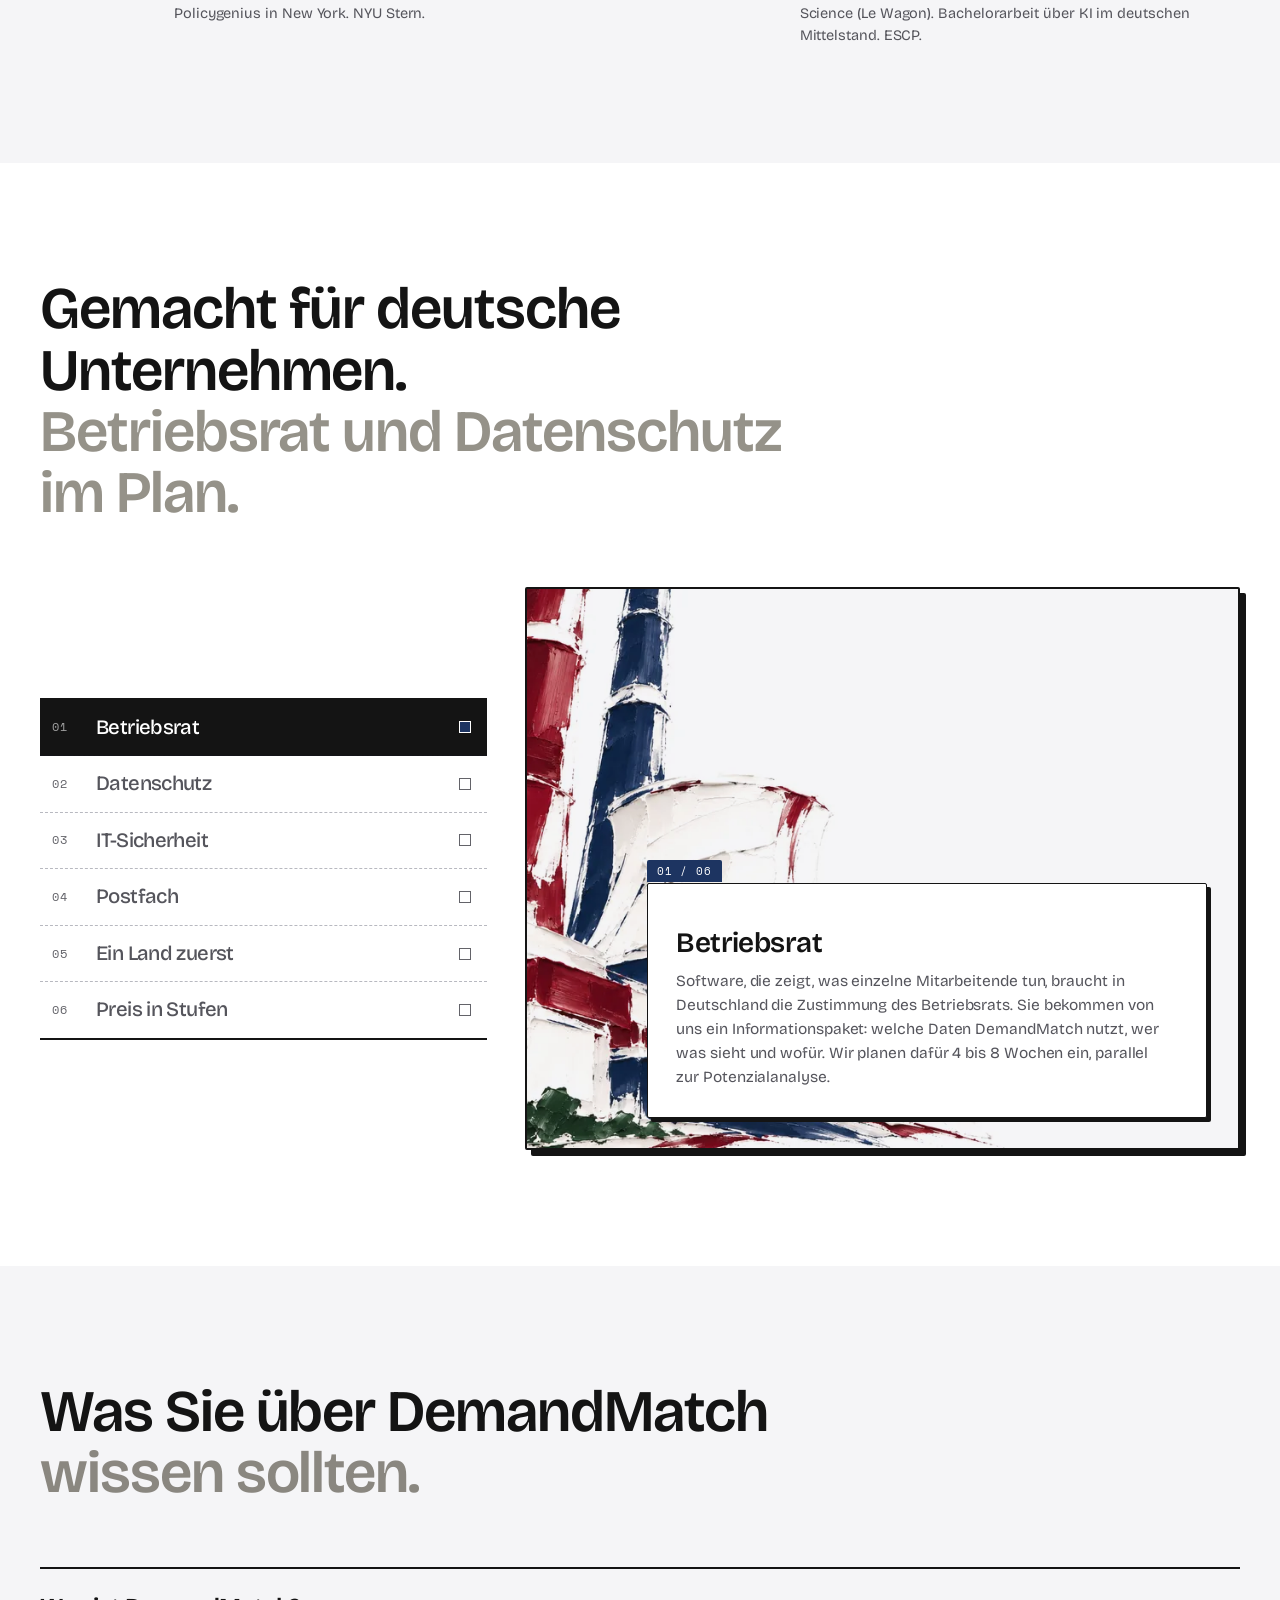
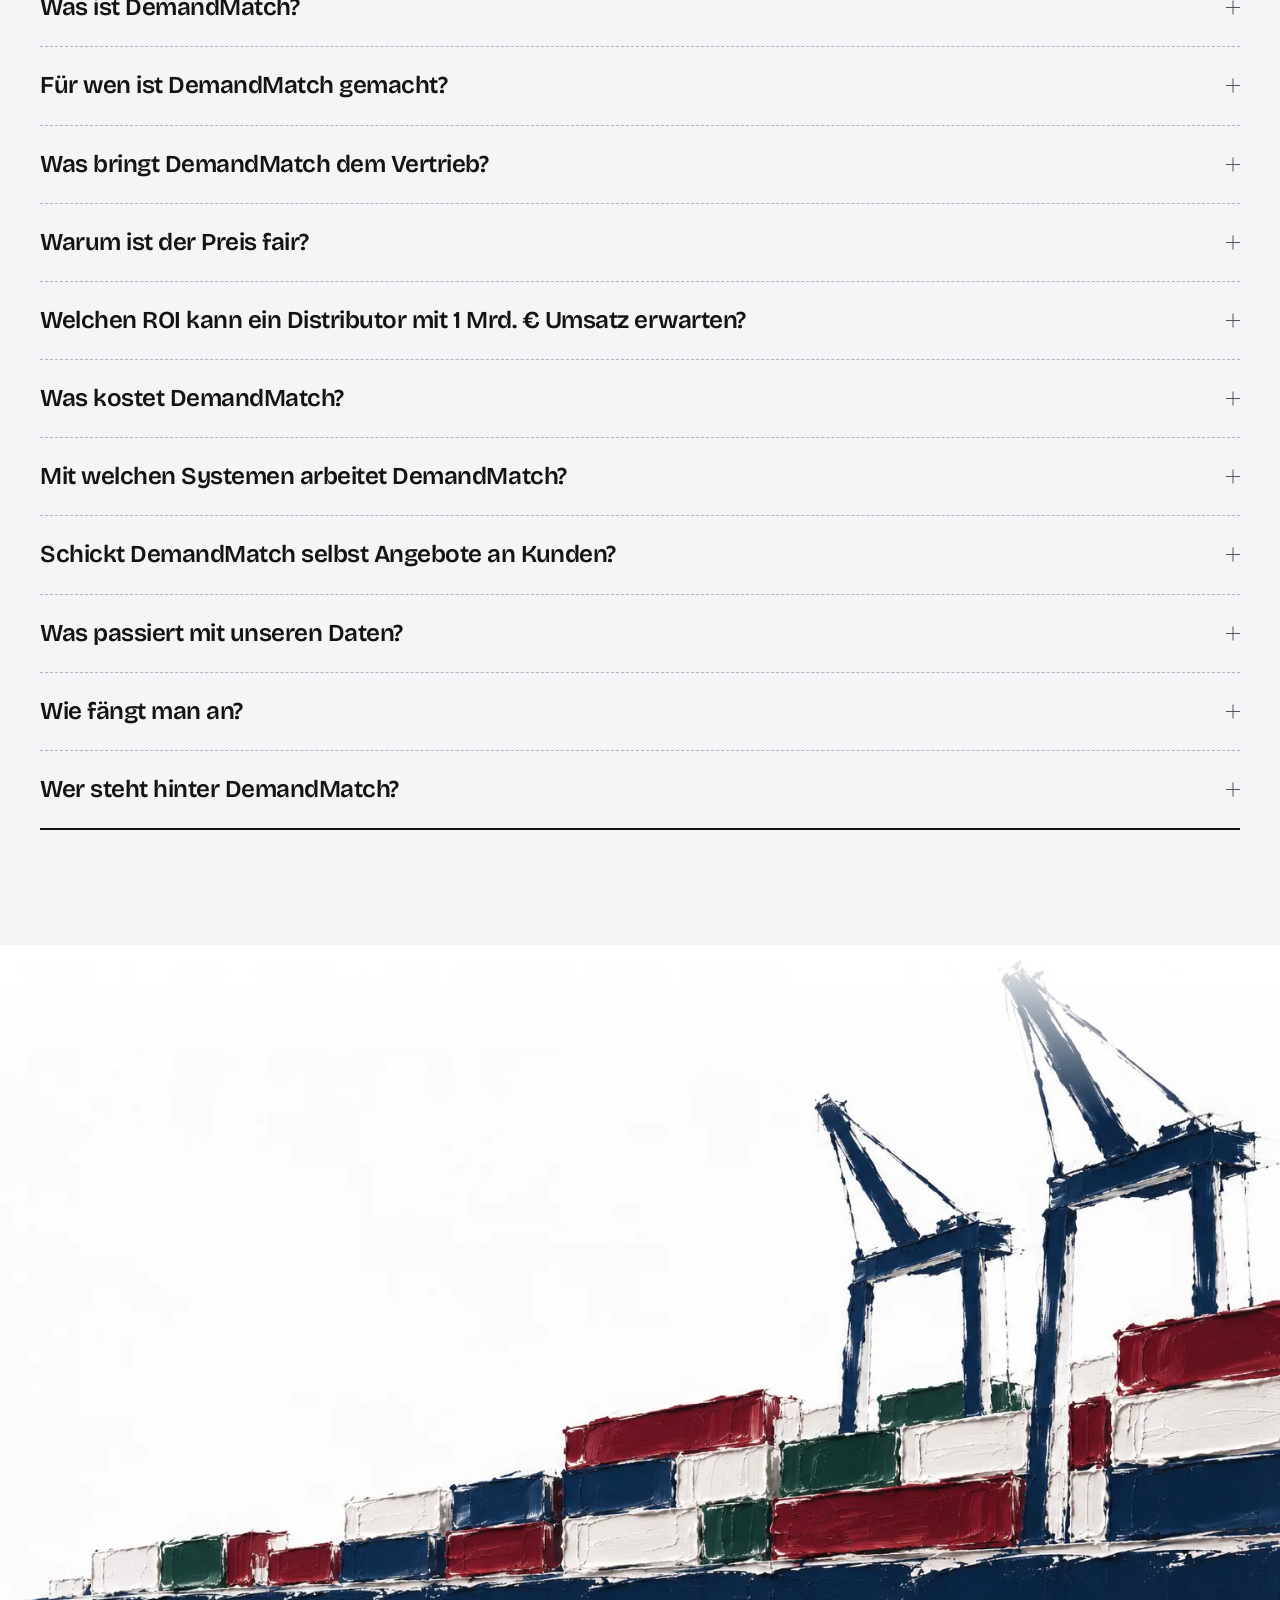
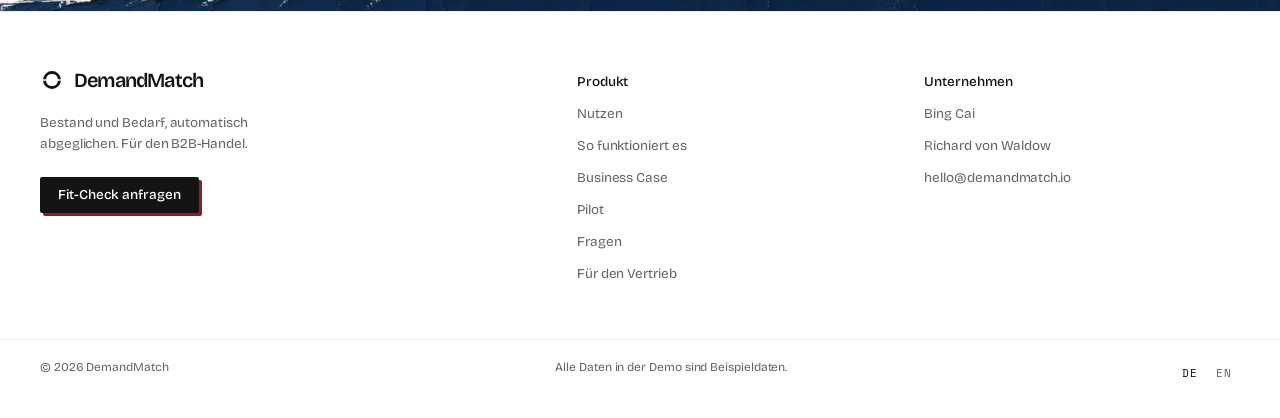
==== commit 2bed255e: "Requests section: one line per request, the answer opens under it" ====
--- a/index.html
+++ b/index.html
@@ -443,7 +443,7 @@
 <link rel="stylesheet" href="assets/css/mobile.css?v=3ee79860">
 <link rel="stylesheet" href="assets/css/rail.css?v=15b54042">
 <link rel="stylesheet" href="assets/css/hero.css?v=a4ba2f4d">
-<link rel="stylesheet" href="assets/css/freight.css?v=f3dde45d">
+<link rel="stylesheet" href="assets/css/freight.css?v=44e311f1">
 </head>
 <body>
 <a class="skip" href="#main" data-t="skip">Zum Inhalt</a>
@@ -774,7 +774,7 @@
 </div>
 
 <script>window.SHARED_BASE = 'assets/';</script>
-<script src="assets/js/site.js?v=53b3d36f"></script>
+<script src="assets/js/site.js?v=c471e6fd"></script>
 <script src="assets/js/fitcheck.js?v=690865e3"></script>
 <script src="assets/js/intro.js?v=0d4777a8"></script><!-- the fit check request form behind every "Book a fit check" -->
 <script src="assets/app/engine.js?v=8505b732"></script>
--- a/assets/css/freight.css
+++ b/assets/css/freight.css
@@ -489,12 +489,27 @@
   font: 400 12px/1.2 var(--mono); letter-spacing: .08em; text-transform: uppercase; }
 html .s-req-t span { opacity: .75; }
 html .s-req-t em { margin-left: auto; font-style: normal; padding: 3px 7px 2px; border: 1px solid rgb(255 255 255 / .6); border-radius: 2px; }
-html .s-req-g ul { margin: 0; padding: 4px 16px 10px; list-style: none; }
-html .s-req-g li { position: relative; padding: 13px 0 13px 18px; border-top: 1px dashed var(--rule); }
+html .s-req { align-items: start; }
+html .s-req-g ul { margin: 0; padding: 2px 14px 6px; list-style: none; }
+html .s-req-g li { border-top: 1px dashed var(--rule); }
 html .s-req-g li:first-child { border-top: 0; }
-html .s-req-g li::before { content: ''; position: absolute; left: 0; top: 19px; width: 8px; height: 8px; background: var(--c); }
-html .s-req-g b { display: block; font-size: 15.5px; font-weight: 600; line-height: 1.25; letter-spacing: -.01em; color: var(--ink); }
-html .s-req-g li span { display: block; margin-top: 4px; font-size: 13.5px; line-height: 1.45; color: var(--ink-2); text-wrap: pretty; }
+/* one line per request; what DemandMatch prepares opens under it */
+html .s-req-g summary { position: relative; display: flex; align-items: center; gap: 10px; min-height: 44px; padding: 8px 0 8px 18px; list-style: none; cursor: pointer;
+  -webkit-tap-highlight-color: transparent; }
+html .s-req-g summary::-webkit-details-marker { display: none; }
+html .s-req-g summary::before { content: ''; position: absolute; left: 0; top: 50%; width: 8px; height: 8px; margin-top: -4px; background: var(--c); }
+html .s-req-g summary b { flex: 1; font-size: 15px; font-weight: 600; line-height: 1.25; letter-spacing: -.01em; color: var(--ink); }
+html .s-req-g summary i { position: relative; flex: none; width: 12px; height: 12px; }
+html .s-req-g summary i::before, html .s-req-g summary i::after { content: ''; position: absolute; left: 0; top: 5px; width: 12px; height: 2px; background: var(--ink-3); transition: transform 220ms var(--ease-out); }
+html .s-req-g summary i::after { transform: rotate(90deg); }
+html .s-req-g details[open] summary i::after { transform: rotate(0deg); }
+@media (hover: hover) and (pointer: fine) { html .s-req-g summary:hover b { text-decoration: underline; text-decoration-color: var(--c); text-underline-offset: 3px; } }
+html .s-req-g summary:focus-visible { outline: 2px solid var(--ink); outline-offset: 2px; }
+html .s-req-g details > span { display: block; padding: 0 0 12px 18px; font-size: 13.5px; line-height: 1.45; color: var(--ink-2); text-wrap: pretty; animation: s-req-in 260ms var(--ease-out); }
+@keyframes s-req-in { from { opacity: 0; transform: translateY(-4px); } to { opacity: 1; transform: none; } }
+html .s-req-hint { display: inline-flex; align-items: center; gap: 8px; margin: 18px 0 0; font: 400 12px/1.3 var(--mono); letter-spacing: .06em; text-transform: uppercase; color: var(--ink-3); }
+html .s-req-hint i { font-size: 16px; color: var(--racing); }
+@media (prefers-reduced-motion: reduce) { html .s-req-g details > span { animation: none; } html .s-req-g summary i::after { transition: none; } }
 html .s-req-f { display: flex; align-items: center; justify-content: space-between; gap: 24px 40px; flex-wrap: wrap; margin-top: clamp(32px, 4vw, 48px);
   padding: 20px 22px; border: var(--edge); border-radius: 2px; background: #fff; box-shadow: var(--print-s); }
 html .s-req-f p { margin: 0; max-width: 70ch; font-size: 15.5px; line-height: 1.5; color: var(--ink-2); }
